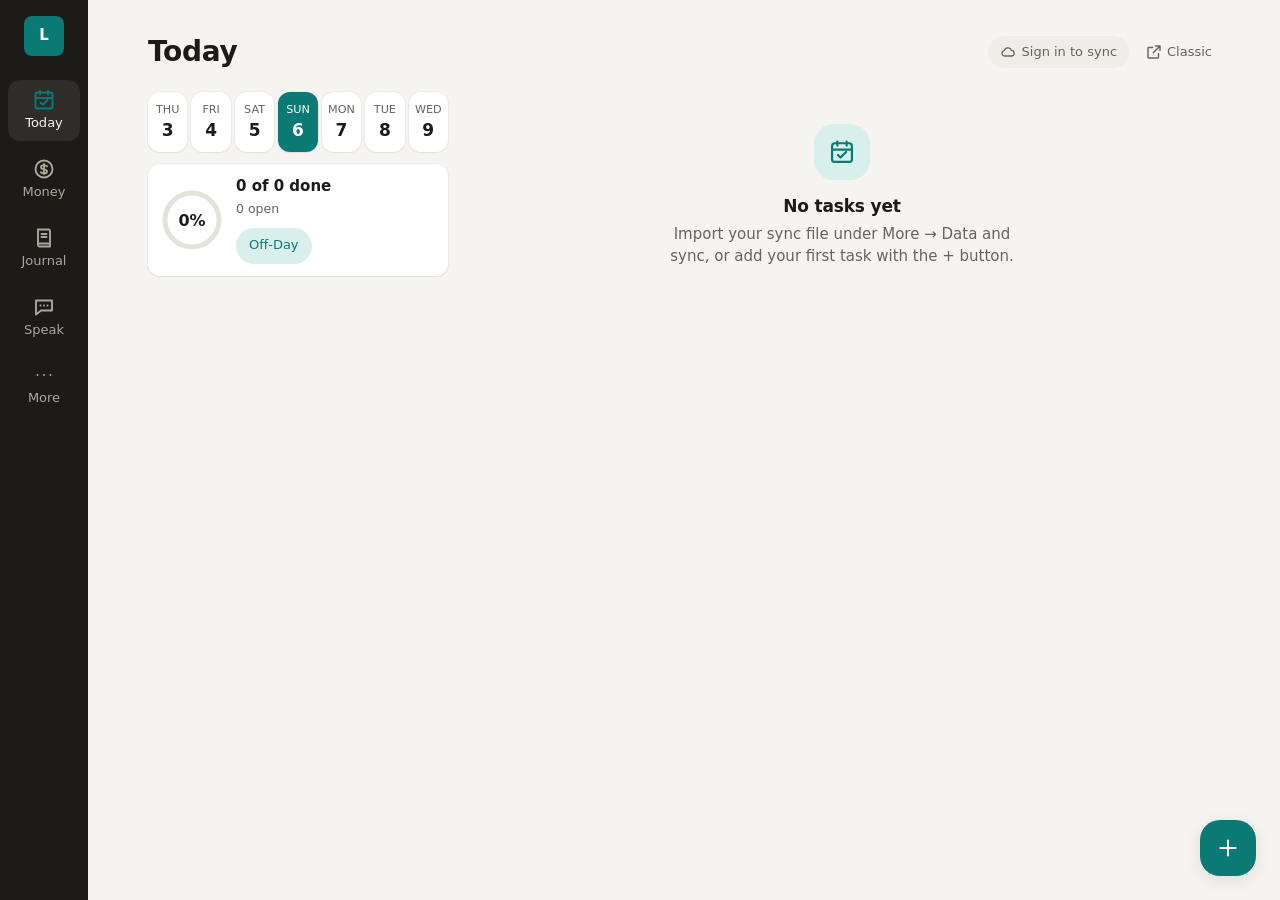
==== app/index.html @ a9325926 "Deploy M1b task editor test build Co-Authored-By: Claude Sonnet 5.5 <noreply@anthropic.com> Claude-S" ====
<!doctype html>
<html lang="en">
  <head>
    <meta charset="utf-8" />
    <meta name="viewport" content="width=device-width, initial-scale=1, viewport-fit=cover" />
    <meta name="theme-color" content="#1f1a16" />
    <title>LifeOS</title>
    <script type="module" crossorigin src="./assets/index-DCb416kO.js"></script>
    <link rel="stylesheet" crossorigin href="./assets/index-ZqypB_t2.css">
  </head>
  <body>
    <div id="app"></div>
  </body>
</html>
---- app/assets/index-ZqypB_t2.css ----
:root{--lightningcss-light:initial;--lightningcss-dark: ;color-scheme:light;--bg:#f5f4f0;--surface:#fff;--surface-2:#eeede8;--surface-3:#e4e2db;--border:#dedcd4;--text:#1c1b18;--muted:#66645d;--accent:#0b7a75;--accent-soft:#d9efec;--accent-ink:#fff;--success:#2c7a4b;--success-soft:#dcefe3;--warn:#9a5b00;--warn-soft:#f8ead0;--danger:#b3382f;--danger-soft:#f6dcd9;--nav-bg:#1c1b18;--nav-text:#f6f4ee;--nav-muted:#aaa79d;--scrim:#14131073;--font:"Anek Latin", ui-sans-serif, system-ui, -apple-system, "Segoe UI", Roboto, "Helvetica Neue", Arial, sans-serif;--fs-1:.8125rem;--fs-2:.9375rem;--fs-3:1.0625rem;--fs-4:1.375rem;--fs-5:1.75rem;--sp-1:4px;--sp-2:8px;--sp-3:12px;--sp-4:16px;--sp-5:24px;--sp-6:32px;--r-1:4px;--r-2:8px;--r-3:12px;--r-4:20px;--r-pill:999px;--shadow-1:0 1px 2px #1c1b180f, 0 0 0 1px #1c1b1808;--shadow-2:0 4px 16px #1c1b181a;--shadow-3:0 16px 40px #1c1b1833;--dur-1:.15s;--dur-2:.25s;--tap:44px;--nav-h:64px;--rail-w:88px}@media (prefers-color-scheme:dark){:root:not([data-theme=light]){--lightningcss-light: ;--lightningcss-dark:initial;color-scheme:dark;--bg:#111312;--surface:#1a1d1b;--surface-2:#232725;--surface-3:#2d322f;--border:#343a37;--text:#eeede8;--muted:#a2a59d;--accent:#4fc0b8;--accent-soft:#15332f;--accent-ink:#06201d;--success:#6cc08a;--success-soft:#173325;--warn:#e3a94d;--warn-soft:#382a10;--danger:#ee7d74;--danger-soft:#3b1b18;--nav-bg:#0b0d0c;--scrim:#0009}}:root[data-theme=dark]{--lightningcss-light: ;--lightningcss-dark:initial;color-scheme:dark;--bg:#111312;--surface:#1a1d1b;--surface-2:#232725;--surface-3:#2d322f;--border:#343a37;--text:#eeede8;--muted:#a2a59d;--accent:#4fc0b8;--accent-soft:#15332f;--accent-ink:#06201d;--success:#6cc08a;--success-soft:#173325;--warn:#e3a94d;--warn-soft:#382a10;--danger:#ee7d74;--danger-soft:#3b1b18;--nav-bg:#0b0d0c;--scrim:#0009}@media (prefers-reduced-motion:reduce){:root{--dur-1:0s;--dur-2:0s}}*,:before,:after{box-sizing:border-box}html,body{height:100%;margin:0}body{background:var(--bg);color:var(--text);font-family:var(--font);font-size:var(--fs-2);-webkit-font-smoothing:antialiased;-webkit-tap-highlight-color:transparent;line-height:1.45}h1,h2,h3{letter-spacing:-.01em;line-height:1.2}:focus-visible{outline:2px solid var(--accent);outline-offset:2px}button,input,select,textarea{font:inherit;color:inherit}.shell.svelte-ur5jvv{min-height:100dvh}.content.svelte-ur5jvv{padding:var(--sp-4) var(--sp-4) calc(var(--nav-h) + var(--sp-5) + env(safe-area-inset-bottom));max-width:1120px;margin:0 auto}.nav.svelte-ur5jvv{z-index:10;height:calc(var(--nav-h) + env(safe-area-inset-bottom));padding-bottom:env(safe-area-inset-bottom);background:var(--nav-bg);color:var(--nav-muted);grid-template-columns:repeat(5,1fr);display:grid;position:fixed;inset:auto 0 0}.brand.svelte-ur5jvv{display:none}.dest.svelte-ur5jvv{min-height:var(--tap);color:inherit;font-size:var(--fs-1);transition:color var(--dur-1);flex-direction:column;justify-content:center;align-items:center;gap:2px;text-decoration:none;display:flex}.dest[aria-current=page].svelte-ur5jvv{color:var(--nav-text)}.dest[aria-current=page].svelte-ur5jvv svg{color:var(--accent)}@media (min-width:600px){.nav.svelte-ur5jvv{width:var(--rail-w);align-items:stretch;gap:var(--sp-2);height:100dvh;padding:var(--sp-4) var(--sp-2);flex-direction:column;display:flex;inset:0 auto 0 0}.brand.svelte-ur5jvv{width:40px;height:40px;margin:0 auto var(--sp-4);border-radius:var(--r-2);background:var(--accent);color:var(--accent-ink);place-items:center;font-weight:700;display:grid}.dest.svelte-ur5jvv{padding:var(--sp-2) 0;border-radius:var(--r-3)}.dest[aria-current=page].svelte-ur5jvv{background:#ffffff14}.content.svelte-ur5jvv{margin-left:var(--rail-w);padding:var(--sp-5) var(--sp-5) var(--sp-6)}}@media (min-width:1024px){.content.svelte-ur5jvv{margin-left:calc(var(--rail-w) + max(0px, (100vw - var(--rail-w) - 1120px) / 2))}}.card.svelte-13vtxkt{background:var(--surface);border:1px solid var(--border);border-radius:var(--r-4);box-shadow:var(--shadow-1);padding:var(--sp-6) var(--sp-5);text-align:center;max-width:520px;margin:10vh auto 0}.icon.svelte-13vtxkt{border-radius:var(--r-3);background:var(--surface-2);width:56px;height:56px;color:var(--accent);place-items:center;display:inline-grid}h1.svelte-13vtxkt{font-size:var(--fs-4);margin:var(--sp-4) 0 var(--sp-2)}p.svelte-13vtxkt{color:var(--muted);margin:0 0 var(--sp-5)}.hint.svelte-13vtxkt{font-size:var(--fs-1);margin:var(--sp-3) 0 0}.btn.svelte-13vtxkt{align-items:center;gap:var(--sp-2);min-height:var(--tap);padding:0 var(--sp-5);border-radius:var(--r-3);background:var(--accent);color:var(--accent-ink);font-weight:600;text-decoration:none;display:inline-flex}.wrap.svelte-ofo67a{z-index:50;left:50%;bottom:calc(var(--nav-h) + var(--sp-4) + env(safe-area-inset-bottom));gap:var(--sp-2);pointer-events:none;width:min(92vw,420px);display:grid;position:fixed;transform:translate(-50%)}.t.svelte-ofo67a{pointer-events:auto;justify-content:space-between;align-items:center;gap:var(--sp-3);padding:var(--sp-3) var(--sp-4);border-radius:var(--r-3);background:var(--nav-bg);color:var(--nav-text);box-shadow:var(--shadow-3);display:flex}button.svelte-ofo67a{color:var(--accent);cursor:pointer;background:0 0;border:0;min-height:32px;font-weight:700}@media (min-width:600px){.wrap.svelte-ofo67a{bottom:var(--sp-5)}}.chip.svelte-9l7711{min-height:32px;padding:0 var(--sp-3);border-radius:var(--r-pill);background:var(--surface-2);color:var(--muted);font-size:var(--fs-1);align-items:center;gap:6px;font-weight:500;text-decoration:none;display:inline-flex}.idle.svelte-9l7711{color:var(--success);background:var(--success-soft)}.syncing.svelte-9l7711 svg{animation:1s linear infinite svelte-9l7711-spin}.error.svelte-9l7711,.needs-passphrase.svelte-9l7711{color:var(--warn);background:var(--warn-soft)}@keyframes svelte-9l7711-spin{to{transform:rotate(360deg)}}.btn.svelte-1j8p21y{justify-content:center;align-items:center;gap:var(--sp-2);min-height:var(--tap);padding:0 var(--sp-4);border-radius:var(--r-3);font-weight:600;font-size:var(--fs-2);cursor:pointer;white-space:nowrap;transition:background var(--dur-1), border-color var(--dur-1), transform var(--dur-1);border:1px solid #0000;text-decoration:none;display:inline-flex}.btn.svelte-1j8p21y:active:not(:disabled){transform:scale(.98)}.btn.svelte-1j8p21y:disabled{opacity:.5;cursor:default}.primary.svelte-1j8p21y{background:var(--accent);color:var(--accent-ink)}.secondary.svelte-1j8p21y{background:var(--surface);border-color:var(--border);color:var(--text)}.secondary.svelte-1j8p21y:hover:not(:disabled){background:var(--surface-2)}.ghost.svelte-1j8p21y{color:var(--accent);background:0 0}.ghost.svelte-1j8p21y:hover:not(:disabled){background:var(--accent-soft)}.danger.svelte-1j8p21y{background:var(--danger-soft);color:var(--danger)}[aria-busy=true].svelte-1j8p21y{cursor:progress}.card.svelte-1nzzoms{background:var(--surface);border-radius:var(--r-3);box-shadow:var(--shadow-1);padding:var(--sp-4)}header.svelte-1nzzoms{justify-content:space-between;align-items:center;gap:var(--sp-3);margin-bottom:var(--sp-3);display:flex}h2.svelte-1nzzoms{font-size:var(--fs-3);margin:0}.warn.svelte-1nzzoms{background:var(--warn-soft)}.danger.svelte-1nzzoms{background:var(--danger-soft)}.accent.svelte-1nzzoms{background:var(--accent-soft)}.field.svelte-1p12xwb{gap:6px;display:grid}label.svelte-1p12xwb{font-size:var(--fs-1);color:var(--muted);font-weight:600}input.svelte-1p12xwb{min-height:var(--tap);padding:0 var(--sp-3);border:1px solid var(--border);border-radius:var(--r-3);background:var(--surface);width:100%;font-size:1rem}input.svelte-1p12xwb:focus{outline:2px solid var(--accent);outline-offset:0;border-color:#0000}small.svelte-1p12xwb{color:var(--muted);font-size:var(--fs-1)}.err.svelte-1p12xwb{color:var(--danger)}input[aria-invalid=true].svelte-1p12xwb{border-color:var(--danger)}h2.svelte-eo8jt1{font-size:var(--fs-1);text-transform:uppercase;letter-spacing:.06em;color:var(--muted);margin:0 var(--sp-1) var(--sp-2)}.g.svelte-eo8jt1{background:var(--surface);border-radius:var(--r-3);box-shadow:var(--shadow-1);overflow:hidden}.g.svelte-eo8jt1>*+*{border-top:1px solid var(--border)}.row.svelte-1zv6ui{align-items:center;gap:var(--sp-3);width:100%;min-height:56px;padding:var(--sp-2) var(--sp-4);text-align:left;color:var(--text);cursor:default;background:0 0;border:0;text-decoration:none;display:flex}a.row.svelte-1zv6ui,button.row.svelte-1zv6ui{cursor:pointer}a.row.svelte-1zv6ui:hover,button.row.svelte-1zv6ui:hover{background:var(--surface-2)}.txt.svelte-1zv6ui{flex:1;min-width:0;display:grid}.t.svelte-1zv6ui{font-weight:500}.s.svelte-1zv6ui{color:var(--muted);font-size:var(--fs-1)}.lead.svelte-1zv6ui,.trail.svelte-1zv6ui{color:var(--muted);display:inline-flex}.chip.svelte-po30ig{min-height:28px;padding:0 var(--sp-3);border-radius:var(--r-pill);background:var(--surface-2);color:var(--text);font-size:var(--fs-1);border:1px solid #0000;align-items:center;gap:6px;font-weight:500;display:inline-flex}button.chip.svelte-po30ig{cursor:pointer;min-height:36px}.accent.svelte-po30ig{background:var(--accent-soft);color:var(--accent)}.success.svelte-po30ig{background:var(--success-soft);color:var(--success)}.warn.svelte-po30ig{background:var(--warn-soft);color:var(--warn)}.danger.svelte-po30ig{background:var(--danger-soft);color:var(--danger)}.selected.svelte-po30ig{background:var(--accent);color:var(--accent-ink)}.bar.svelte-q4l0ge{justify-content:space-between;align-items:center;gap:var(--sp-3);min-height:56px;margin-bottom:var(--sp-3);display:flex}h1.svelte-q4l0ge{font-size:var(--fs-5);margin:0}.act.svelte-q4l0ge{align-items:center;gap:var(--sp-2);display:flex}.lede.svelte-xr6otj{color:var(--muted);margin:0 0 var(--sp-4)}.stack.svelte-xr6otj{gap:var(--sp-4);max-width:640px;display:grid}.row.svelte-xr6otj{gap:var(--sp-2);margin-top:var(--sp-3);flex-wrap:wrap;align-items:center;display:flex}p.svelte-xr6otj{margin:0 0 var(--sp-3)}.small.svelte-xr6otj{color:var(--muted);font-size:var(--fs-1)}.code.svelte-xr6otj{font-size:var(--fs-5);letter-spacing:.12em;font-variant-numeric:tabular-nums;font-weight:700}form.svelte-xr6otj{gap:var(--sp-3);display:grid}.ib.svelte-1tifdu9{width:var(--tap);height:var(--tap);border-radius:var(--r-pill);color:var(--muted);cursor:pointer;transition:background var(--dur-1);background:0 0;border:0;place-items:center;display:inline-grid}.ib.svelte-1tifdu9:hover{background:var(--surface-2);color:var(--text)}.accent.svelte-1tifdu9{color:var(--accent)}.seg.svelte-1pbndqi{background:var(--surface-2);border-radius:var(--r-3);gap:3px;padding:3px;display:flex}button.svelte-1pbndqi{border-radius:var(--r-2);min-height:38px;color:var(--muted);cursor:pointer;transition:background var(--dur-1);background:0 0;border:0;flex:1;font-weight:600}button.on.svelte-1pbndqi{background:var(--surface);color:var(--text);box-shadow:var(--shadow-1)}.tabs.svelte-1tjna6q{gap:var(--sp-1);border-bottom:1px solid var(--border);background:var(--bg);scrollbar-width:none;display:flex;position:sticky;top:0;overflow-x:auto}button.svelte-1tjna6q{min-height:var(--tap);padding:0 var(--sp-4);color:var(--muted);cursor:pointer;background:0 0;border:0;border-bottom:2px solid #0000;flex:none;font-weight:600}button.on.svelte-1tjna6q{color:var(--accent);border-bottom-color:var(--accent)}.sw.svelte-yuiq8u{justify-content:space-between;align-items:center;gap:var(--sp-4);min-height:var(--tap);cursor:pointer;display:flex}input.svelte-yuiq8u{opacity:0;width:1px;height:1px;position:absolute}i.svelte-yuiq8u{border-radius:var(--r-pill);background:var(--surface-3);width:46px;height:28px;transition:background var(--dur-1);flex:none;position:relative}i.svelte-yuiq8u:after{content:"";width:22px;height:22px;box-shadow:var(--shadow-1);transition:transform var(--dur-1);background:#fff;border-radius:50%;position:absolute;top:3px;left:3px}input.svelte-yuiq8u:checked+i:where(.svelte-yuiq8u){background:var(--accent)}input.svelte-yuiq8u:checked+i:where(.svelte-yuiq8u):after{transform:translate(18px)}input.svelte-yuiq8u:focus-visible+i:where(.svelte-yuiq8u){outline:2px solid var(--accent);outline-offset:2px}.field.svelte-otslxm{gap:6px;display:grid}label.svelte-otslxm{font-size:var(--fs-1);color:var(--muted);font-weight:600}.box.svelte-otslxm{align-items:center;gap:var(--sp-2);min-height:var(--tap);padding:0 var(--sp-3);border:1px solid var(--border);border-radius:var(--r-3);background:var(--surface);display:flex}.box.svelte-otslxm:focus-within{outline:2px solid var(--accent);border-color:#0000}span.svelte-otslxm{color:var(--muted);font-weight:600}input.svelte-otslxm{font-variant-numeric:tabular-nums;background:0 0;border:0;outline:0;width:100%;min-height:40px;font-size:1.25rem}.s.svelte-34whw6{align-items:center;gap:var(--sp-2);min-height:var(--tap);padding:0 var(--sp-3);border-radius:var(--r-pill);background:var(--surface-2);color:var(--muted);display:flex}.s.svelte-34whw6:focus-within{outline:2px solid var(--accent)}input.svelte-34whw6{min-width:0;color:var(--text);background:0 0;border:0;outline:0;flex:1;align-self:stretch;font-size:1rem}button.svelte-34whw6{color:inherit;cursor:pointer;background:0 0;border:0;place-items:center;width:32px;height:32px;display:grid}.field.svelte-8mw6eu{gap:6px;display:grid}label.svelte-8mw6eu{font-size:var(--fs-1);color:var(--muted);font-weight:600}select.svelte-8mw6eu{min-height:var(--tap);padding:0 var(--sp-3);border:1px solid var(--border);border-radius:var(--r-3);background:var(--surface);font-size:1rem}.e.svelte-1kdgx74{text-align:center;padding:var(--sp-6) var(--sp-4);justify-items:center;gap:var(--sp-2);display:grid}.i.svelte-1kdgx74{border-radius:var(--r-4);background:var(--accent-soft);width:56px;height:56px;color:var(--accent);place-items:center;display:grid}h3.svelte-1kdgx74{margin:var(--sp-2) 0 0;font-size:var(--fs-3)}p.svelte-1kdgx74{margin:0 0 var(--sp-3);color:var(--muted);max-width:36ch}.bar.svelte-ilnjwj{border-radius:var(--r-pill);background:var(--surface-3);height:8px;overflow:hidden}.bar.svelte-ilnjwj i:where(.svelte-ilnjwj){background:var(--accent);border-radius:inherit;height:100%;transition:width var(--dur-2);display:block}dialog.svelte-7n80a1{width:100%;max-width:none;height:100%;max-height:none;color:var(--text);background:0 0;border:0;padding:0}dialog.svelte-7n80a1::backdrop{background:var(--scrim)}.panel.svelte-7n80a1{background:var(--surface);border-radius:var(--r-4) var(--r-4) 0 0;max-height:88dvh;box-shadow:var(--shadow-3);padding-bottom:env(safe-area-inset-bottom);animation:svelte-7n80a1-up var(--dur-2) ease-out;flex-direction:column;display:flex;position:fixed;inset:auto 0 0}header.svelte-7n80a1{padding:var(--sp-3) var(--sp-3) 0 var(--sp-5);justify-content:space-between;align-items:center;display:flex}h2.svelte-7n80a1{font-size:var(--fs-3);margin:0}.body.svelte-7n80a1{padding:var(--sp-3) var(--sp-5) var(--sp-5);overflow:auto}@keyframes svelte-7n80a1-up{0%{opacity:0;transform:translateY(24px)}}@media (min-width:1024px){.panel.svelte-7n80a1{border-radius:var(--r-4) 0 0 var(--r-4);width:420px;max-height:none;animation-name:svelte-7n80a1-side;inset:0 0 0 auto}@keyframes svelte-7n80a1-side{0%{opacity:0;transform:translate(24px)}}}dialog.svelte-1v9wgu6{border-radius:var(--r-4);padding:var(--sp-5);background:var(--surface);color:var(--text);box-shadow:var(--shadow-3);border:0;width:min(92vw,420px)}dialog.svelte-1v9wgu6::backdrop{background:var(--scrim)}h2.svelte-1v9wgu6{margin:0 0 var(--sp-2);font-size:var(--fs-3)}.b.svelte-1v9wgu6{color:var(--muted);margin-bottom:var(--sp-5)}.act.svelte-1v9wgu6{justify-content:flex-end;gap:var(--sp-2);display:flex}.strip.svelte-3m0p58{gap:var(--sp-1);grid-template-columns:repeat(7,1fr);display:grid}button.svelte-3m0p58{border-radius:var(--r-3);background:var(--surface);min-height:60px;box-shadow:var(--shadow-1);cursor:pointer;border:0;align-content:center;place-items:center;display:grid}small.svelte-3m0p58{color:var(--muted);text-transform:uppercase;font-size:.7rem}b.svelte-3m0p58{font-size:var(--fs-3);font-variant-numeric:tabular-nums}.today.svelte-3m0p58 b:where(.svelte-3m0p58){color:var(--accent)}.on.svelte-3m0p58{background:var(--accent)}.on.svelte-3m0p58 small:where(.svelte-3m0p58),.on.svelte-3m0p58 b:where(.svelte-3m0p58){color:var(--accent-ink)}.fab.svelte-1ifkgjr{right:var(--sp-4);bottom:calc(var(--nav-h) + var(--sp-4) + env(safe-area-inset-bottom));z-index:9;border-radius:var(--r-4);background:var(--accent);width:56px;height:56px;color:var(--accent-ink);box-shadow:var(--shadow-2);cursor:pointer;border:0;place-items:center;display:grid;position:fixed}@media (min-width:600px){.fab.svelte-1ifkgjr{bottom:var(--sp-5);right:var(--sp-5)}}.stack.svelte-r1b85d{gap:var(--sp-4);display:grid}.row.svelte-r1b85d{gap:var(--sp-2);margin-bottom:var(--sp-3);flex-wrap:wrap;align-items:center;display:flex}.grid.svelte-r1b85d{gap:var(--sp-3);display:grid}@media (min-width:1024px){.stack.svelte-r1b85d{grid-template-columns:1fr 1fr;align-items:start}}h1.svelte-jr69n8{font-size:var(--fs-5);margin:var(--sp-2) 0 var(--sp-5)}h2.svelte-jr69n8{font-size:var(--fs-1);text-transform:uppercase;letter-spacing:.06em;color:var(--muted);margin:0 0 var(--sp-2)}ul.svelte-jr69n8{background:var(--surface);border:1px solid var(--border);border-radius:var(--r-3);margin:0;padding:0;list-style:none;overflow:hidden}li.svelte-jr69n8+li:where(.svelte-jr69n8){border-top:1px solid var(--border)}a.svelte-jr69n8{min-height:52px;padding:0 var(--sp-4);color:var(--text);justify-content:space-between;align-items:center;text-decoration:none;display:flex}a.svelte-jr69n8 svg{color:var(--muted)}.group.svelte-jr69n8{margin-bottom:var(--sp-5)}.ver.svelte-jr69n8{color:var(--muted);font-size:var(--fs-1);margin-top:var(--sp-5)}.stack.svelte-1a8eyty{gap:var(--sp-4);display:grid}.meta.svelte-1a8eyty{gap:var(--sp-2) var(--sp-3);color:var(--muted);font-size:var(--fs-2);flex-wrap:wrap;align-items:center;display:flex}.time.svelte-1a8eyty{font-variant-numeric:tabular-nums;color:var(--text);font-weight:600}.tag.svelte-1a8eyty{align-items:center;gap:6px;display:inline-flex}.tag.svelte-1a8eyty i:where(.svelte-1a8eyty){border-radius:50%;width:8px;height:8px}.desc.svelte-1a8eyty{white-space:pre-wrap;margin:0}h3.svelte-1a8eyty{margin:0 0 var(--sp-2);font-size:var(--fs-1);text-transform:uppercase;letter-spacing:.06em;color:var(--muted)}.big.svelte-1a8eyty{font-size:var(--fs-5);margin:0 0 var(--sp-2);font-variant-numeric:tabular-nums}.big.svelte-1a8eyty small:where(.svelte-1a8eyty){font-size:var(--fs-2);color:var(--muted)}.row.svelte-1a8eyty{gap:var(--sp-2);flex-wrap:wrap;display:flex}.small.svelte-1a8eyty{color:var(--muted);font-size:var(--fs-2);margin:0}textarea.svelte-1a8eyty,input.svelte-1a8eyty{box-sizing:border-box;width:100%;font:inherit;color:var(--text);background:var(--surface-2);border:1px solid var(--border);border-radius:var(--r-2);padding:var(--sp-2) var(--sp-3)}.field.svelte-1a8eyty{margin-bottom:var(--sp-2);font-size:var(--fs-2);color:var(--muted);gap:4px;display:grid}.readings.svelte-1a8eyty{margin:var(--sp-2) 0 0;padding-left:var(--sp-4);color:var(--muted);font-size:var(--fs-2)}.actions.svelte-1a8eyty{padding-top:var(--sp-2);border-top:1px solid var(--border)}.stack.svelte-xsgxai{gap:var(--sp-4);display:grid}.two.svelte-xsgxai{gap:var(--sp-3);grid-template-columns:1fr 1fr;display:grid}section.svelte-xsgxai{gap:var(--sp-3);display:grid}h3.svelte-xsgxai{font-size:var(--fs-1);text-transform:uppercase;letter-spacing:.06em;color:var(--muted);margin:0}.chips.svelte-xsgxai,.row.svelte-xsgxai{gap:var(--sp-2);flex-wrap:wrap;display:flex}.col.svelte-xsgxai{gap:var(--sp-2);display:grid}.small.svelte-xsgxai{color:var(--muted);font-size:var(--fs-2);margin:0}.dot.svelte-xsgxai{border-radius:50%;width:8px;height:8px;display:inline-block}.grid31.svelte-xsgxai{grid-template-columns:repeat(7,1fr);gap:6px;display:grid}.day.svelte-xsgxai{border:1px solid var(--border);border-radius:var(--r-2);background:var(--surface);min-height:40px;color:var(--text);cursor:pointer;font:inherit}.day.on.svelte-xsgxai{background:var(--accent);color:var(--accent-ink);border-color:var(--accent)}.field.svelte-xsgxai{font-size:var(--fs-1);color:var(--muted);gap:6px;font-weight:600;display:grid}.field.svelte-xsgxai small:where(.svelte-xsgxai){font-weight:400}textarea.svelte-xsgxai,.alarm.svelte-xsgxai input[type=text]:where(.svelte-xsgxai),.alarm.svelte-xsgxai input[type=time]:where(.svelte-xsgxai){box-sizing:border-box;width:100%;font:inherit;color:var(--text);background:var(--surface);border:1px solid var(--border);border-radius:var(--r-3);padding:var(--sp-2) var(--sp-3);min-height:var(--tap)}.alarm.svelte-xsgxai{gap:var(--sp-2);grid-template-columns:7.5em 1fr auto auto;align-items:center;display:grid}.actions.svelte-xsgxai,.danger.svelte-xsgxai{padding-top:var(--sp-2);border-top:1px solid var(--border)}.legacy.svelte-fbxuoh{color:var(--muted);font-size:var(--fs-1);min-height:var(--tap);padding:0 var(--sp-2);align-items:center;gap:4px;text-decoration:none;display:inline-flex}.layout.svelte-fbxuoh{gap:var(--sp-4);display:grid}.side.svelte-fbxuoh{gap:var(--sp-3);align-content:start;display:grid}.summary.svelte-fbxuoh{gap:var(--sp-3);background:var(--surface);border-radius:var(--r-3);box-shadow:var(--shadow-1);padding:var(--sp-3);align-items:center;display:flex}.summary.svelte-fbxuoh strong:where(.svelte-fbxuoh){display:block}.summary.svelte-fbxuoh small:where(.svelte-fbxuoh){color:var(--muted)}.chips.svelte-fbxuoh{gap:var(--sp-2);margin-top:var(--sp-2);flex-wrap:wrap;display:flex}.note.svelte-fbxuoh{gap:var(--sp-2);color:var(--muted);font-size:var(--fs-2);align-items:center;margin:0;display:flex}.muted.svelte-fbxuoh{color:var(--muted)}h2.svelte-fbxuoh{font-size:var(--fs-1);text-transform:uppercase;letter-spacing:.06em;color:var(--muted);margin:var(--sp-4) var(--sp-1) var(--sp-2)}h2.svelte-fbxuoh:first-child{margin-top:0}h2.svelte-fbxuoh span:where(.svelte-fbxuoh){font-weight:400}.list.svelte-fbxuoh{background:var(--surface);border-radius:var(--r-3);box-shadow:var(--shadow-1);margin:0;padding:0;list-style:none;overflow:hidden}.row.svelte-fbxuoh{align-items:center;gap:var(--sp-2);padding:0 var(--sp-2) 0 var(--sp-3);min-height:60px;display:flex}.row.svelte-fbxuoh+.row:where(.svelte-fbxuoh){border-top:1px solid var(--border)}.check.svelte-fbxuoh{border:2px solid var(--border);cursor:pointer;width:28px;height:28px;color:var(--accent-ink);background:0 0;border-radius:50%;flex:none;place-items:center;display:grid}.check.svelte-fbxuoh:disabled{cursor:default;opacity:.5}.done.svelte-fbxuoh .check:where(.svelte-fbxuoh){background:var(--success);border-color:var(--success)}.skipped.svelte-fbxuoh .check:where(.svelte-fbxuoh),.missed.svelte-fbxuoh .check:where(.svelte-fbxuoh){background:var(--surface-3);border-color:var(--surface-3);color:var(--muted)}.overdue.svelte-fbxuoh .check:where(.svelte-fbxuoh){border-color:var(--warn)}.main.svelte-fbxuoh{align-items:center;gap:var(--sp-3);text-align:left;min-width:0;padding:var(--sp-2) 0;cursor:pointer;color:inherit;font:inherit;min-height:var(--tap);background:0 0;border:0;flex:1;display:flex}.time.svelte-fbxuoh{font-variant-numeric:tabular-nums;width:3.2em;color:var(--muted);font-size:var(--fs-2);flex:none}.text.svelte-fbxuoh{min-width:0;display:grid}.title.svelte-fbxuoh{align-items:center;gap:var(--sp-2);text-overflow:ellipsis;white-space:nowrap;display:flex;overflow:hidden}.dot.svelte-fbxuoh{border-radius:50%;flex:none;width:8px;height:8px}.text.svelte-fbxuoh small:where(.svelte-fbxuoh){color:var(--muted);font-size:var(--fs-1);text-overflow:ellipsis;white-space:nowrap;overflow:hidden}.done.svelte-fbxuoh .title:where(.svelte-fbxuoh),.skipped.svelte-fbxuoh .title:where(.svelte-fbxuoh),.missed.svelte-fbxuoh .title:where(.svelte-fbxuoh){color:var(--muted)}.done.svelte-fbxuoh .title:where(.svelte-fbxuoh){text-decoration:line-through;-webkit-text-decoration-color:var(--border);text-decoration-color:var(--border)}.quick.svelte-fbxuoh{border-radius:var(--r-pill);border:1px solid var(--border);background:var(--surface-2);min-width:52px;min-height:36px;color:var(--text);cursor:pointer;flex:none;font-weight:600}@media (min-width:1024px){.layout.svelte-fbxuoh{grid-template-columns:300px 1fr;align-items:start}.side.svelte-fbxuoh{top:var(--sp-5);position:sticky}}
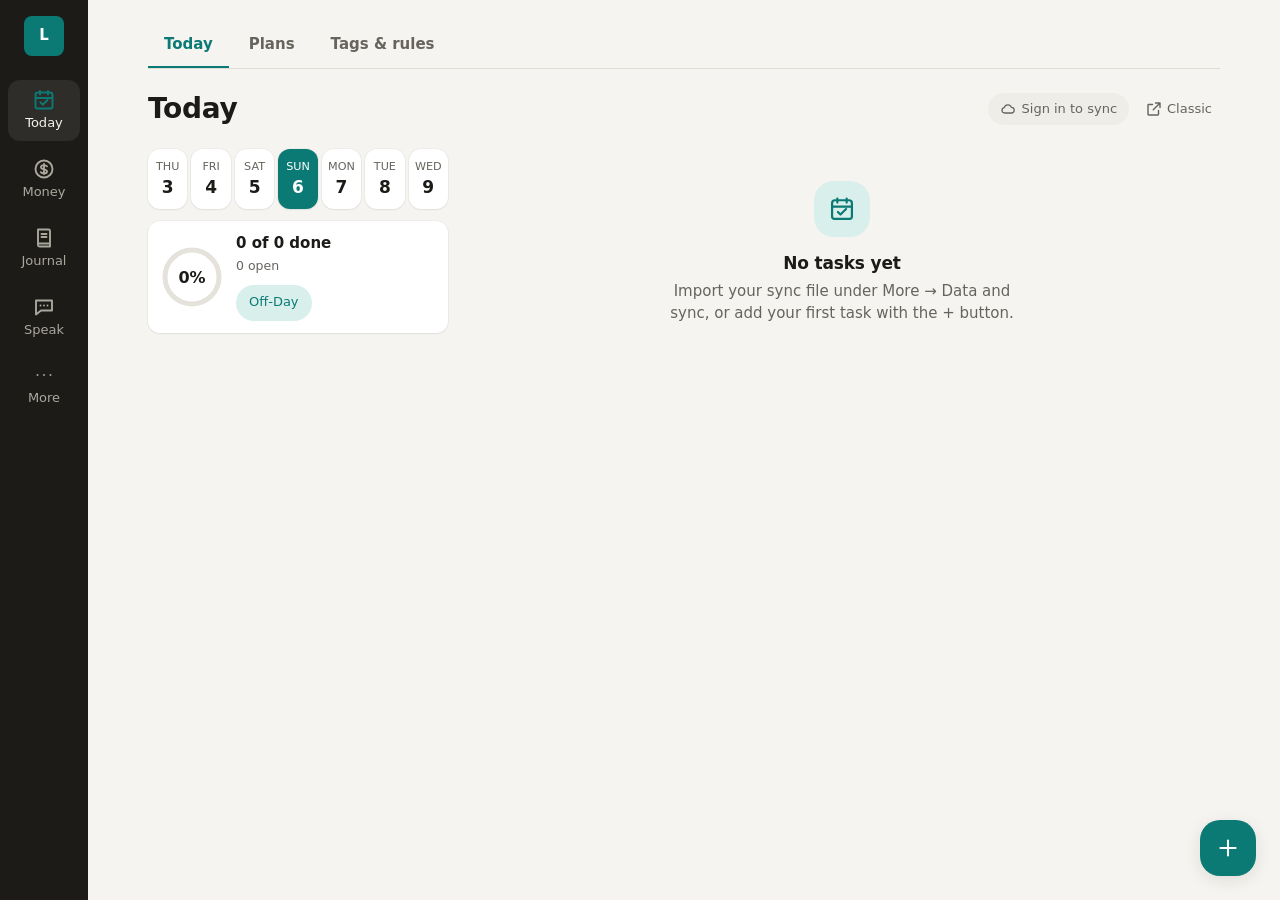
==== commit 82ac5385: "Deploy M1d: Plans, tags, rules, libraries Co-Authored-By: Claude Sonnet 5.5 <noreply@anthropic.com> " ====
--- a/app/index.html
+++ b/app/index.html
@@ -5,8 +5,8 @@
     <meta name="viewport" content="width=device-width, initial-scale=1, viewport-fit=cover" />
     <meta name="theme-color" content="#1f1a16" />
     <title>LifeOS</title>
-    <script type="module" crossorigin src="./assets/index-DCb416kO.js"></script>
-    <link rel="stylesheet" crossorigin href="./assets/index-ZqypB_t2.css">
+    <script type="module" crossorigin src="./assets/index-DyU8q_JD.js"></script>
+    <link rel="stylesheet" crossorigin href="./assets/index-CJlaM6z2.css">
   </head>
   <body>
     <div id="app"></div>
--- a/app/assets/index-CJlaM6z2.css
+++ b/app/assets/index-CJlaM6z2.css
@@ -0,0 +1 @@
+:root{--lightningcss-light:initial;--lightningcss-dark: ;color-scheme:light;--bg:#f5f4f0;--surface:#fff;--surface-2:#eeede8;--surface-3:#e4e2db;--border:#dedcd4;--text:#1c1b18;--muted:#66645d;--accent:#0b7a75;--accent-soft:#d9efec;--accent-ink:#fff;--success:#2c7a4b;--success-soft:#dcefe3;--warn:#9a5b00;--warn-soft:#f8ead0;--danger:#b3382f;--danger-soft:#f6dcd9;--nav-bg:#1c1b18;--nav-text:#f6f4ee;--nav-muted:#aaa79d;--scrim:#14131073;--font:"Anek Latin", ui-sans-serif, system-ui, -apple-system, "Segoe UI", Roboto, "Helvetica Neue", Arial, sans-serif;--fs-1:.8125rem;--fs-2:.9375rem;--fs-3:1.0625rem;--fs-4:1.375rem;--fs-5:1.75rem;--sp-1:4px;--sp-2:8px;--sp-3:12px;--sp-4:16px;--sp-5:24px;--sp-6:32px;--r-1:4px;--r-2:8px;--r-3:12px;--r-4:20px;--r-pill:999px;--shadow-1:0 1px 2px #1c1b180f, 0 0 0 1px #1c1b1808;--shadow-2:0 4px 16px #1c1b181a;--shadow-3:0 16px 40px #1c1b1833;--dur-1:.15s;--dur-2:.25s;--tap:44px;--nav-h:64px;--rail-w:88px}@media (prefers-color-scheme:dark){:root:not([data-theme=light]){--lightningcss-light: ;--lightningcss-dark:initial;color-scheme:dark;--bg:#111312;--surface:#1a1d1b;--surface-2:#232725;--surface-3:#2d322f;--border:#343a37;--text:#eeede8;--muted:#a2a59d;--accent:#4fc0b8;--accent-soft:#15332f;--accent-ink:#06201d;--success:#6cc08a;--success-soft:#173325;--warn:#e3a94d;--warn-soft:#382a10;--danger:#ee7d74;--danger-soft:#3b1b18;--nav-bg:#0b0d0c;--scrim:#0009}}:root[data-theme=dark]{--lightningcss-light: ;--lightningcss-dark:initial;color-scheme:dark;--bg:#111312;--surface:#1a1d1b;--surface-2:#232725;--surface-3:#2d322f;--border:#343a37;--text:#eeede8;--muted:#a2a59d;--accent:#4fc0b8;--accent-soft:#15332f;--accent-ink:#06201d;--success:#6cc08a;--success-soft:#173325;--warn:#e3a94d;--warn-soft:#382a10;--danger:#ee7d74;--danger-soft:#3b1b18;--nav-bg:#0b0d0c;--scrim:#0009}@media (prefers-reduced-motion:reduce){:root{--dur-1:0s;--dur-2:0s}}*,:before,:after{box-sizing:border-box}html,body{height:100%;margin:0}body{background:var(--bg);color:var(--text);font-family:var(--font);font-size:var(--fs-2);-webkit-font-smoothing:antialiased;-webkit-tap-highlight-color:transparent;line-height:1.45}h1,h2,h3{letter-spacing:-.01em;line-height:1.2}:focus-visible{outline:2px solid var(--accent);outline-offset:2px}button,input,select,textarea{font:inherit;color:inherit}.shell.svelte-ur5jvv{min-height:100dvh}.content.svelte-ur5jvv{padding:var(--sp-4) var(--sp-4) calc(var(--nav-h) + var(--sp-5) + env(safe-area-inset-bottom));max-width:1120px;margin:0 auto}.nav.svelte-ur5jvv{z-index:10;height:calc(var(--nav-h) + env(safe-area-inset-bottom));padding-bottom:env(safe-area-inset-bottom);background:var(--nav-bg);color:var(--nav-muted);grid-template-columns:repeat(5,1fr);display:grid;position:fixed;inset:auto 0 0}.brand.svelte-ur5jvv{display:none}.dest.svelte-ur5jvv{min-height:var(--tap);color:inherit;font-size:var(--fs-1);transition:color var(--dur-1);flex-direction:column;justify-content:center;align-items:center;gap:2px;text-decoration:none;display:flex}.dest[aria-current=page].svelte-ur5jvv{color:var(--nav-text)}.dest[aria-current=page].svelte-ur5jvv svg{color:var(--accent)}@media (min-width:600px){.nav.svelte-ur5jvv{width:var(--rail-w);align-items:stretch;gap:var(--sp-2);height:100dvh;padding:var(--sp-4) var(--sp-2);flex-direction:column;display:flex;inset:0 auto 0 0}.brand.svelte-ur5jvv{width:40px;height:40px;margin:0 auto var(--sp-4);border-radius:var(--r-2);background:var(--accent);color:var(--accent-ink);place-items:center;font-weight:700;display:grid}.dest.svelte-ur5jvv{padding:var(--sp-2) 0;border-radius:var(--r-3)}.dest[aria-current=page].svelte-ur5jvv{background:#ffffff14}.content.svelte-ur5jvv{margin-left:var(--rail-w);padding:var(--sp-5) var(--sp-5) var(--sp-6)}}@media (min-width:1024px){.content.svelte-ur5jvv{margin-left:calc(var(--rail-w) + max(0px, (100vw - var(--rail-w) - 1120px) / 2))}}.card.svelte-13vtxkt{background:var(--surface);border:1px solid var(--border);border-radius:var(--r-4);box-shadow:var(--shadow-1);padding:var(--sp-6) var(--sp-5);text-align:center;max-width:520px;margin:10vh auto 0}.icon.svelte-13vtxkt{border-radius:var(--r-3);background:var(--surface-2);width:56px;height:56px;color:var(--accent);place-items:center;display:inline-grid}h1.svelte-13vtxkt{font-size:var(--fs-4);margin:var(--sp-4) 0 var(--sp-2)}p.svelte-13vtxkt{color:var(--muted);margin:0 0 var(--sp-5)}.hint.svelte-13vtxkt{font-size:var(--fs-1);margin:var(--sp-3) 0 0}.btn.svelte-13vtxkt{align-items:center;gap:var(--sp-2);min-height:var(--tap);padding:0 var(--sp-5);border-radius:var(--r-3);background:var(--accent);color:var(--accent-ink);font-weight:600;text-decoration:none;display:inline-flex}.wrap.svelte-ofo67a{z-index:50;left:50%;bottom:calc(var(--nav-h) + var(--sp-4) + env(safe-area-inset-bottom));gap:var(--sp-2);pointer-events:none;width:min(92vw,420px);display:grid;position:fixed;transform:translate(-50%)}.t.svelte-ofo67a{pointer-events:auto;justify-content:space-between;align-items:center;gap:var(--sp-3);padding:var(--sp-3) var(--sp-4);border-radius:var(--r-3);background:var(--nav-bg);color:var(--nav-text);box-shadow:var(--shadow-3);display:flex}button.svelte-ofo67a{color:var(--accent);cursor:pointer;background:0 0;border:0;min-height:32px;font-weight:700}@media (min-width:600px){.wrap.svelte-ofo67a{bottom:var(--sp-5)}}.chip.svelte-9l7711{min-height:32px;padding:0 var(--sp-3);border-radius:var(--r-pill);background:var(--surface-2);color:var(--muted);font-size:var(--fs-1);align-items:center;gap:6px;font-weight:500;text-decoration:none;display:inline-flex}.idle.svelte-9l7711{color:var(--success);background:var(--success-soft)}.syncing.svelte-9l7711 svg{animation:1s linear infinite svelte-9l7711-spin}.error.svelte-9l7711,.needs-passphrase.svelte-9l7711{color:var(--warn);background:var(--warn-soft)}@keyframes svelte-9l7711-spin{to{transform:rotate(360deg)}}.btn.svelte-1j8p21y{justify-content:center;align-items:center;gap:var(--sp-2);min-height:var(--tap);padding:0 var(--sp-4);border-radius:var(--r-3);font-weight:600;font-size:var(--fs-2);cursor:pointer;white-space:nowrap;transition:background var(--dur-1), border-color var(--dur-1), transform var(--dur-1);border:1px solid #0000;text-decoration:none;display:inline-flex}.btn.svelte-1j8p21y:active:not(:disabled){transform:scale(.98)}.btn.svelte-1j8p21y:disabled{opacity:.5;cursor:default}.primary.svelte-1j8p21y{background:var(--accent);color:var(--accent-ink)}.secondary.svelte-1j8p21y{background:var(--surface);border-color:var(--border);color:var(--text)}.secondary.svelte-1j8p21y:hover:not(:disabled){background:var(--surface-2)}.ghost.svelte-1j8p21y{color:var(--accent);background:0 0}.ghost.svelte-1j8p21y:hover:not(:disabled){background:var(--accent-soft)}.danger.svelte-1j8p21y{background:var(--danger-soft);color:var(--danger)}[aria-busy=true].svelte-1j8p21y{cursor:progress}.card.svelte-1nzzoms{background:var(--surface);border-radius:var(--r-3);box-shadow:var(--shadow-1);padding:var(--sp-4)}header.svelte-1nzzoms{justify-content:space-between;align-items:center;gap:var(--sp-3);margin-bottom:var(--sp-3);display:flex}h2.svelte-1nzzoms{font-size:var(--fs-3);margin:0}.warn.svelte-1nzzoms{background:var(--warn-soft)}.danger.svelte-1nzzoms{background:var(--danger-soft)}.accent.svelte-1nzzoms{background:var(--accent-soft)}.field.svelte-1p12xwb{gap:6px;display:grid}label.svelte-1p12xwb{font-size:var(--fs-1);color:var(--muted);font-weight:600}input.svelte-1p12xwb{min-height:var(--tap);padding:0 var(--sp-3);border:1px solid var(--border);border-radius:var(--r-3);background:var(--surface);width:100%;font-size:1rem}input.svelte-1p12xwb:focus{outline:2px solid var(--accent);outline-offset:0;border-color:#0000}small.svelte-1p12xwb{color:var(--muted);font-size:var(--fs-1)}.err.svelte-1p12xwb{color:var(--danger)}input[aria-invalid=true].svelte-1p12xwb{border-color:var(--danger)}h2.svelte-eo8jt1{font-size:var(--fs-1);text-transform:uppercase;letter-spacing:.06em;color:var(--muted);margin:0 var(--sp-1) var(--sp-2)}.g.svelte-eo8jt1{background:var(--surface);border-radius:var(--r-3);box-shadow:var(--shadow-1);overflow:hidden}.g.svelte-eo8jt1>*+*{border-top:1px solid var(--border)}.row.svelte-1zv6ui{align-items:center;gap:var(--sp-3);width:100%;min-height:56px;padding:var(--sp-2) var(--sp-4);text-align:left;color:var(--text);cursor:default;background:0 0;border:0;text-decoration:none;display:flex}a.row.svelte-1zv6ui,button.row.svelte-1zv6ui{cursor:pointer}a.row.svelte-1zv6ui:hover,button.row.svelte-1zv6ui:hover{background:var(--surface-2)}.txt.svelte-1zv6ui{flex:1;min-width:0;display:grid}.t.svelte-1zv6ui{font-weight:500}.s.svelte-1zv6ui{color:var(--muted);font-size:var(--fs-1)}.lead.svelte-1zv6ui,.trail.svelte-1zv6ui{color:var(--muted);display:inline-flex}.chip.svelte-po30ig{min-height:28px;padding:0 var(--sp-3);border-radius:var(--r-pill);background:var(--surface-2);color:var(--text);font-size:var(--fs-1);border:1px solid #0000;align-items:center;gap:6px;font-weight:500;display:inline-flex}button.chip.svelte-po30ig{cursor:pointer;min-height:36px}.accent.svelte-po30ig{background:var(--accent-soft);color:var(--accent)}.success.svelte-po30ig{background:var(--success-soft);color:var(--success)}.warn.svelte-po30ig{background:var(--warn-soft);color:var(--warn)}.danger.svelte-po30ig{background:var(--danger-soft);color:var(--danger)}.selected.svelte-po30ig{background:var(--accent);color:var(--accent-ink)}.bar.svelte-q4l0ge{justify-content:space-between;align-items:center;gap:var(--sp-3);min-height:56px;margin-bottom:var(--sp-3);display:flex}h1.svelte-q4l0ge{font-size:var(--fs-5);margin:0}.act.svelte-q4l0ge{align-items:center;gap:var(--sp-2);display:flex}.lede.svelte-xr6otj{color:var(--muted);margin:0 0 var(--sp-4)}.stack.svelte-xr6otj{gap:var(--sp-4);max-width:640px;display:grid}.row.svelte-xr6otj{gap:var(--sp-2);margin-top:var(--sp-3);flex-wrap:wrap;align-items:center;display:flex}p.svelte-xr6otj{margin:0 0 var(--sp-3)}.small.svelte-xr6otj{color:var(--muted);font-size:var(--fs-1)}.code.svelte-xr6otj{font-size:var(--fs-5);letter-spacing:.12em;font-variant-numeric:tabular-nums;font-weight:700}form.svelte-xr6otj{gap:var(--sp-3);display:grid}.ib.svelte-1tifdu9{width:var(--tap);height:var(--tap);border-radius:var(--r-pill);color:var(--muted);cursor:pointer;transition:background var(--dur-1);background:0 0;border:0;place-items:center;display:inline-grid}.ib.svelte-1tifdu9:hover{background:var(--surface-2);color:var(--text)}.accent.svelte-1tifdu9{color:var(--accent)}.seg.svelte-1pbndqi{background:var(--surface-2);border-radius:var(--r-3);gap:3px;padding:3px;display:flex}button.svelte-1pbndqi{border-radius:var(--r-2);min-height:38px;color:var(--muted);cursor:pointer;transition:background var(--dur-1);background:0 0;border:0;flex:1;font-weight:600}button.on.svelte-1pbndqi{background:var(--surface);color:var(--text);box-shadow:var(--shadow-1)}.tabs.svelte-1tjna6q{gap:var(--sp-1);border-bottom:1px solid var(--border);background:var(--bg);scrollbar-width:none;display:flex;position:sticky;top:0;overflow-x:auto}button.svelte-1tjna6q{min-height:var(--tap);padding:0 var(--sp-4);color:var(--muted);cursor:pointer;background:0 0;border:0;border-bottom:2px solid #0000;flex:none;font-weight:600}button.on.svelte-1tjna6q{color:var(--accent);border-bottom-color:var(--accent)}.sw.svelte-yuiq8u{justify-content:space-between;align-items:center;gap:var(--sp-4);min-height:var(--tap);cursor:pointer;display:flex}input.svelte-yuiq8u{opacity:0;width:1px;height:1px;position:absolute}i.svelte-yuiq8u{border-radius:var(--r-pill);background:var(--surface-3);width:46px;height:28px;transition:background var(--dur-1);flex:none;position:relative}i.svelte-yuiq8u:after{content:"";width:22px;height:22px;box-shadow:var(--shadow-1);transition:transform var(--dur-1);background:#fff;border-radius:50%;position:absolute;top:3px;left:3px}input.svelte-yuiq8u:checked+i:where(.svelte-yuiq8u){background:var(--accent)}input.svelte-yuiq8u:checked+i:where(.svelte-yuiq8u):after{transform:translate(18px)}input.svelte-yuiq8u:focus-visible+i:where(.svelte-yuiq8u){outline:2px solid var(--accent);outline-offset:2px}.field.svelte-otslxm{gap:6px;display:grid}label.svelte-otslxm{font-size:var(--fs-1);color:var(--muted);font-weight:600}.box.svelte-otslxm{align-items:center;gap:var(--sp-2);min-height:var(--tap);padding:0 var(--sp-3);border:1px solid var(--border);border-radius:var(--r-3);background:var(--surface);display:flex}.box.svelte-otslxm:focus-within{outline:2px solid var(--accent);border-color:#0000}span.svelte-otslxm{color:var(--muted);font-weight:600}input.svelte-otslxm{font-variant-numeric:tabular-nums;background:0 0;border:0;outline:0;width:100%;min-height:40px;font-size:1.25rem}.s.svelte-34whw6{align-items:center;gap:var(--sp-2);min-height:var(--tap);padding:0 var(--sp-3);border-radius:var(--r-pill);background:var(--surface-2);color:var(--muted);display:flex}.s.svelte-34whw6:focus-within{outline:2px solid var(--accent)}input.svelte-34whw6{min-width:0;color:var(--text);background:0 0;border:0;outline:0;flex:1;align-self:stretch;font-size:1rem}button.svelte-34whw6{color:inherit;cursor:pointer;background:0 0;border:0;place-items:center;width:32px;height:32px;display:grid}.field.svelte-8mw6eu{gap:6px;display:grid}label.svelte-8mw6eu{font-size:var(--fs-1);color:var(--muted);font-weight:600}select.svelte-8mw6eu{min-height:var(--tap);padding:0 var(--sp-3);border:1px solid var(--border);border-radius:var(--r-3);background:var(--surface);font-size:1rem}.e.svelte-1kdgx74{text-align:center;padding:var(--sp-6) var(--sp-4);justify-items:center;gap:var(--sp-2);display:grid}.i.svelte-1kdgx74{border-radius:var(--r-4);background:var(--accent-soft);width:56px;height:56px;color:var(--accent);place-items:center;display:grid}h3.svelte-1kdgx74{margin:var(--sp-2) 0 0;font-size:var(--fs-3)}p.svelte-1kdgx74{margin:0 0 var(--sp-3);color:var(--muted);max-width:36ch}.bar.svelte-ilnjwj{border-radius:var(--r-pill);background:var(--surface-3);height:8px;overflow:hidden}.bar.svelte-ilnjwj i:where(.svelte-ilnjwj){background:var(--accent);border-radius:inherit;height:100%;transition:width var(--dur-2);display:block}dialog.svelte-7n80a1{width:100%;max-width:none;height:100%;max-height:none;color:var(--text);background:0 0;border:0;padding:0}dialog.svelte-7n80a1::backdrop{background:var(--scrim)}.panel.svelte-7n80a1{background:var(--surface);border-radius:var(--r-4) var(--r-4) 0 0;max-height:88dvh;box-shadow:var(--shadow-3);padding-bottom:env(safe-area-inset-bottom);animation:svelte-7n80a1-up var(--dur-2) ease-out;flex-direction:column;display:flex;position:fixed;inset:auto 0 0}header.svelte-7n80a1{padding:var(--sp-3) var(--sp-3) 0 var(--sp-5);justify-content:space-between;align-items:center;display:flex}h2.svelte-7n80a1{font-size:var(--fs-3);margin:0}.body.svelte-7n80a1{padding:var(--sp-3) var(--sp-5) var(--sp-5);overflow:auto}@keyframes svelte-7n80a1-up{0%{opacity:0;transform:translateY(24px)}}@media (min-width:1024px){.panel.svelte-7n80a1{border-radius:var(--r-4) 0 0 var(--r-4);width:420px;max-height:none;animation-name:svelte-7n80a1-side;inset:0 0 0 auto}@keyframes svelte-7n80a1-side{0%{opacity:0;transform:translate(24px)}}}dialog.svelte-1v9wgu6{border-radius:var(--r-4);padding:var(--sp-5);background:var(--surface);color:var(--text);box-shadow:var(--shadow-3);border:0;width:min(92vw,420px)}dialog.svelte-1v9wgu6::backdrop{background:var(--scrim)}h2.svelte-1v9wgu6{margin:0 0 var(--sp-2);font-size:var(--fs-3)}.b.svelte-1v9wgu6{color:var(--muted);margin-bottom:var(--sp-5)}.act.svelte-1v9wgu6{justify-content:flex-end;gap:var(--sp-2);display:flex}.strip.svelte-3m0p58{gap:var(--sp-1);grid-template-columns:repeat(7,1fr);display:grid}button.svelte-3m0p58{border-radius:var(--r-3);background:var(--surface);min-height:60px;box-shadow:var(--shadow-1);cursor:pointer;border:0;align-content:center;place-items:center;display:grid}small.svelte-3m0p58{color:var(--muted);text-transform:uppercase;font-size:.7rem}b.svelte-3m0p58{font-size:var(--fs-3);font-variant-numeric:tabular-nums}.today.svelte-3m0p58 b:where(.svelte-3m0p58){color:var(--accent)}.on.svelte-3m0p58{background:var(--accent)}.on.svelte-3m0p58 small:where(.svelte-3m0p58),.on.svelte-3m0p58 b:where(.svelte-3m0p58){color:var(--accent-ink)}.fab.svelte-1ifkgjr{right:var(--sp-4);bottom:calc(var(--nav-h) + var(--sp-4) + env(safe-area-inset-bottom));z-index:9;border-radius:var(--r-4);background:var(--accent);width:56px;height:56px;color:var(--accent-ink);box-shadow:var(--shadow-2);cursor:pointer;border:0;place-items:center;display:grid;position:fixed}@media (min-width:600px){.fab.svelte-1ifkgjr{bottom:var(--sp-5);right:var(--sp-5)}}.stack.svelte-r1b85d{gap:var(--sp-4);display:grid}.row.svelte-r1b85d{gap:var(--sp-2);margin-bottom:var(--sp-3);flex-wrap:wrap;align-items:center;display:flex}.grid.svelte-r1b85d{gap:var(--sp-3);display:grid}@media (min-width:1024px){.stack.svelte-r1b85d{grid-template-columns:1fr 1fr;align-items:start}}h1.svelte-jr69n8{font-size:var(--fs-5);margin:var(--sp-2) 0 var(--sp-5)}h2.svelte-jr69n8{font-size:var(--fs-1);text-transform:uppercase;letter-spacing:.06em;color:var(--muted);margin:0 0 var(--sp-2)}ul.svelte-jr69n8{background:var(--surface);border:1px solid var(--border);border-radius:var(--r-3);margin:0;padding:0;list-style:none;overflow:hidden}li.svelte-jr69n8+li:where(.svelte-jr69n8){border-top:1px solid var(--border)}a.svelte-jr69n8{min-height:52px;padding:0 var(--sp-4);color:var(--text);justify-content:space-between;align-items:center;text-decoration:none;display:flex}a.svelte-jr69n8 svg{color:var(--muted)}.group.svelte-jr69n8{margin-bottom:var(--sp-5)}.ver.svelte-jr69n8{color:var(--muted);font-size:var(--fs-1);margin-top:var(--sp-5)}.plan.svelte-1f289cx{gap:var(--sp-3);display:grid}.top.svelte-1f289cx{color:var(--muted);font-size:var(--fs-2);justify-content:space-between;display:flex}.pct.svelte-1f289cx{font-variant-numeric:tabular-nums}.bar.svelte-1f289cx{background:var(--surface-2);border-radius:var(--r-pill);height:6px;overflow:hidden}.bar.svelte-1f289cx span:where(.svelte-1f289cx){background:var(--accent);height:100%;transition:width var(--dur-2);display:block}.next.svelte-1f289cx{font-size:var(--fs-2);color:var(--muted);margin:0}.next.svelte-1f289cx b:where(.svelte-1f289cx){color:var(--text)}.phase.svelte-1f289cx{border:1px solid var(--border);border-radius:var(--r-3);padding:var(--sp-2) var(--sp-3);background:var(--surface)}header.svelte-1f289cx{align-items:center;gap:var(--sp-2);min-height:44px;display:flex}.fold.svelte-1f289cx{align-items:center;gap:var(--sp-2);min-height:44px;color:var(--text);font:inherit;text-align:left;cursor:pointer;background:0 0;border:0;flex:1;padding:0;display:flex}.fold.svelte-1f289cx small:where(.svelte-1f289cx){color:var(--muted);margin-left:auto}.chev.svelte-1f289cx{transition:transform var(--dur-1);color:var(--muted);display:inline-flex;transform:rotate(90deg)}.chev.shut.svelte-1f289cx{transform:none}ul.svelte-1f289cx{gap:2px;margin:0;padding:0;list-style:none;display:grid}.subs.svelte-1f289cx{margin:2px 0 var(--sp-2) 34px}.line.svelte-1f289cx{align-items:center;gap:var(--sp-2);min-height:44px;display:flex}.text.svelte-1f289cx{overflow-wrap:anywhere;flex:1;min-width:0}.text.svelte-1f289cx small:where(.svelte-1f289cx){color:var(--muted)}.text.svelte-1f289cx .notes:where(.svelte-1f289cx){display:block}.struck.svelte-1f289cx{color:var(--muted);text-decoration:line-through}.mark.svelte-1f289cx{border:2px solid var(--border);width:28px;height:28px;color:var(--accent-ink,#fff);cursor:pointer;background:0 0;border-radius:50%;flex:none;place-items:center;padding:0;font-weight:700;display:inline-grid}.mark.small.svelte-1f289cx{width:22px;height:22px;font-size:12px}.mark.done.svelte-1f289cx{background:var(--accent);border-color:var(--accent)}.mark.skipped.svelte-1f289cx{background:var(--muted);border-color:var(--muted)}.mark.svelte-1f289cx:disabled{cursor:default;opacity:.55;color:var(--muted)}.mark.done.svelte-1f289cx:disabled,.mark.skipped.svelte-1f289cx:disabled{color:#fff}input.svelte-1f289cx,select.svelte-1f289cx{font:inherit;color:var(--text);background:var(--surface-2);border:1px solid var(--border);border-radius:var(--r-2);min-width:0;padding:6px 8px}.title.svelte-1f289cx{flex:1}.date.svelte-1f289cx{width:9.5em}.ghost.svelte-1f289cx{color:var(--muted);cursor:pointer;min-width:36px;min-height:36px;font:inherit;background:0 0;border:0}.add.svelte-1f289cx{color:var(--accent);font:inherit;cursor:pointer;background:0 0;border:0;min-height:40px;padding:0 4px}.empty.svelte-1f289cx{color:var(--muted)}.stack.svelte-1a8eyty{gap:var(--sp-4);display:grid}.meta.svelte-1a8eyty{gap:var(--sp-2) var(--sp-3);color:var(--muted);font-size:var(--fs-2);flex-wrap:wrap;align-items:center;display:flex}.time.svelte-1a8eyty{font-variant-numeric:tabular-nums;color:var(--text);font-weight:600}.tag.svelte-1a8eyty{align-items:center;gap:6px;display:inline-flex}.tag.svelte-1a8eyty i:where(.svelte-1a8eyty){border-radius:50%;width:8px;height:8px}.desc.svelte-1a8eyty{white-space:pre-wrap;margin:0}h3.svelte-1a8eyty{margin:0 0 var(--sp-2);font-size:var(--fs-1);text-transform:uppercase;letter-spacing:.06em;color:var(--muted)}.big.svelte-1a8eyty{font-size:var(--fs-5);margin:0 0 var(--sp-2);font-variant-numeric:tabular-nums}.big.svelte-1a8eyty small:where(.svelte-1a8eyty){font-size:var(--fs-2);color:var(--muted)}.row.svelte-1a8eyty{gap:var(--sp-2);flex-wrap:wrap;display:flex}.small.svelte-1a8eyty{color:var(--muted);font-size:var(--fs-2);margin:0}textarea.svelte-1a8eyty,input.svelte-1a8eyty{box-sizing:border-box;width:100%;font:inherit;color:var(--text);background:var(--surface-2);border:1px solid var(--border);border-radius:var(--r-2);padding:var(--sp-2) var(--sp-3)}.field.svelte-1a8eyty{margin-bottom:var(--sp-2);font-size:var(--fs-2);color:var(--muted);gap:4px;display:grid}.readings.svelte-1a8eyty{margin:var(--sp-2) 0 0;padding-left:var(--sp-4);color:var(--muted);font-size:var(--fs-2)}.actions.svelte-1a8eyty{padding-top:var(--sp-2);border-top:1px solid var(--border)}.stack.svelte-xsgxai{gap:var(--sp-4);display:grid}.two.svelte-xsgxai{gap:var(--sp-3);grid-template-columns:1fr 1fr;display:grid}section.svelte-xsgxai{gap:var(--sp-3);display:grid}h3.svelte-xsgxai{font-size:var(--fs-1);text-transform:uppercase;letter-spacing:.06em;color:var(--muted);margin:0}.chips.svelte-xsgxai,.row.svelte-xsgxai{gap:var(--sp-2);flex-wrap:wrap;display:flex}.col.svelte-xsgxai{gap:var(--sp-2);display:grid}.small.svelte-xsgxai{color:var(--muted);font-size:var(--fs-2);margin:0}.dot.svelte-xsgxai{border-radius:50%;width:8px;height:8px;display:inline-block}.grid31.svelte-xsgxai{grid-template-columns:repeat(7,1fr);gap:6px;display:grid}.day.svelte-xsgxai{border:1px solid var(--border);border-radius:var(--r-2);background:var(--surface);min-height:40px;color:var(--text);cursor:pointer;font:inherit}.day.on.svelte-xsgxai{background:var(--accent);color:var(--accent-ink);border-color:var(--accent)}.field.svelte-xsgxai{font-size:var(--fs-1);color:var(--muted);gap:6px;font-weight:600;display:grid}.field.svelte-xsgxai small:where(.svelte-xsgxai){font-weight:400}textarea.svelte-xsgxai,.alarm.svelte-xsgxai input[type=text]:where(.svelte-xsgxai),.alarm.svelte-xsgxai input[type=time]:where(.svelte-xsgxai){box-sizing:border-box;width:100%;font:inherit;color:var(--text);background:var(--surface);border:1px solid var(--border);border-radius:var(--r-3);padding:var(--sp-2) var(--sp-3);min-height:var(--tap)}.alarm.svelte-xsgxai{gap:var(--sp-2);grid-template-columns:7.5em 1fr auto auto;align-items:center;display:grid}.actions.svelte-xsgxai,.danger.svelte-xsgxai{padding-top:var(--sp-2);border-top:1px solid var(--border)}.legacy.svelte-fbxuoh{color:var(--muted);font-size:var(--fs-1);min-height:var(--tap);padding:0 var(--sp-2);align-items:center;gap:4px;text-decoration:none;display:inline-flex}.layout.svelte-fbxuoh{gap:var(--sp-4);display:grid}.side.svelte-fbxuoh{gap:var(--sp-3);align-content:start;display:grid}.summary.svelte-fbxuoh{gap:var(--sp-3);background:var(--surface);border-radius:var(--r-3);box-shadow:var(--shadow-1);padding:var(--sp-3);align-items:center;display:flex}.summary.svelte-fbxuoh strong:where(.svelte-fbxuoh){display:block}.summary.svelte-fbxuoh small:where(.svelte-fbxuoh){color:var(--muted)}.chips.svelte-fbxuoh{gap:var(--sp-2);margin-top:var(--sp-2);flex-wrap:wrap;display:flex}.note.svelte-fbxuoh{gap:var(--sp-2);color:var(--muted);font-size:var(--fs-2);align-items:center;margin:0;display:flex}.muted.svelte-fbxuoh{color:var(--muted)}h2.svelte-fbxuoh{font-size:var(--fs-1);text-transform:uppercase;letter-spacing:.06em;color:var(--muted);margin:var(--sp-4) var(--sp-1) var(--sp-2)}h2.svelte-fbxuoh:first-child{margin-top:0}h2.svelte-fbxuoh span:where(.svelte-fbxuoh){font-weight:400}.list.svelte-fbxuoh{background:var(--surface);border-radius:var(--r-3);box-shadow:var(--shadow-1);margin:0;padding:0;list-style:none;overflow:hidden}.row.svelte-fbxuoh{align-items:center;gap:var(--sp-2);padding:0 var(--sp-2) 0 var(--sp-3);min-height:60px;display:flex}.row.svelte-fbxuoh+.row:where(.svelte-fbxuoh){border-top:1px solid var(--border)}.check.svelte-fbxuoh{border:2px solid var(--border);cursor:pointer;width:28px;height:28px;color:var(--accent-ink);background:0 0;border-radius:50%;flex:none;place-items:center;display:grid}.check.svelte-fbxuoh:disabled{cursor:default;opacity:.5}.done.svelte-fbxuoh .check:where(.svelte-fbxuoh){background:var(--success);border-color:var(--success)}.skipped.svelte-fbxuoh .check:where(.svelte-fbxuoh),.missed.svelte-fbxuoh .check:where(.svelte-fbxuoh){background:var(--surface-3);border-color:var(--surface-3);color:var(--muted)}.overdue.svelte-fbxuoh .check:where(.svelte-fbxuoh){border-color:var(--warn)}.main.svelte-fbxuoh{align-items:center;gap:var(--sp-3);text-align:left;min-width:0;padding:var(--sp-2) 0;cursor:pointer;color:inherit;font:inherit;min-height:var(--tap);background:0 0;border:0;flex:1;display:flex}.time.svelte-fbxuoh{font-variant-numeric:tabular-nums;width:3.2em;color:var(--muted);font-size:var(--fs-2);flex:none}.text.svelte-fbxuoh{min-width:0;display:grid}.title.svelte-fbxuoh{align-items:center;gap:var(--sp-2);text-overflow:ellipsis;white-space:nowrap;display:flex;overflow:hidden}.dot.svelte-fbxuoh{border-radius:50%;flex:none;width:8px;height:8px}.text.svelte-fbxuoh small:where(.svelte-fbxuoh){color:var(--muted);font-size:var(--fs-1);text-overflow:ellipsis;white-space:nowrap;overflow:hidden}.done.svelte-fbxuoh .title:where(.svelte-fbxuoh),.skipped.svelte-fbxuoh .title:where(.svelte-fbxuoh),.missed.svelte-fbxuoh .title:where(.svelte-fbxuoh){color:var(--muted)}.done.svelte-fbxuoh .title:where(.svelte-fbxuoh){text-decoration:line-through;-webkit-text-decoration-color:var(--border);text-decoration-color:var(--border)}.quick.svelte-fbxuoh{border-radius:var(--r-pill);border:1px solid var(--border);background:var(--surface-2);min-width:52px;min-height:36px;color:var(--text);cursor:pointer;flex:none;font-weight:600}@media (min-width:1024px){.layout.svelte-fbxuoh{grid-template-columns:300px 1fr;align-items:start}.side.svelte-fbxuoh{top:var(--sp-5);position:sticky}}.head.svelte-1f7pbtu{gap:var(--sp-3);margin-bottom:var(--sp-3);justify-content:space-between;align-items:center;display:flex}.head.svelte-1f7pbtu p:where(.svelte-1f7pbtu){margin:0}.muted.svelte-1f7pbtu{color:var(--muted);font-size:var(--fs-2)}.new.svelte-1f7pbtu{gap:var(--sp-2);margin-bottom:var(--sp-3);display:flex}.new.svelte-1f7pbtu input:where(.svelte-1f7pbtu){font:inherit;color:var(--text);background:var(--surface-2);border:1px solid var(--border);border-radius:var(--r-2);padding:0 var(--sp-3);flex:1;min-height:44px}.cards.svelte-1f7pbtu{gap:var(--sp-3);margin:0;padding:0;list-style:none;display:grid}.card.svelte-1f7pbtu{background:var(--surface);border-radius:var(--r-3);box-shadow:var(--shadow-1)}.head2.svelte-1f7pbtu{justify-content:space-between;align-items:center;gap:var(--sp-3);width:100%;min-height:60px;padding:0 var(--sp-4);color:var(--text);font:inherit;text-align:left;cursor:pointer;background:0 0;border:0;display:flex}.name.svelte-1f7pbtu{font-weight:600;display:grid}.name.svelte-1f7pbtu small:where(.svelte-1f7pbtu){color:var(--muted);font-weight:400}.pct.svelte-1f7pbtu{color:var(--accent);font-variant-numeric:tabular-nums;font-weight:600}.body.svelte-1f7pbtu{padding:0 var(--sp-4) var(--sp-4);gap:var(--sp-3);display:grid}.tools.svelte-1f7pbtu{gap:var(--sp-2);flex-wrap:wrap;display:flex}section.svelte-relvtq{margin-bottom:var(--sp-5)}h2.svelte-relvtq{font-size:var(--fs-1);text-transform:uppercase;letter-spacing:.06em;color:var(--muted);margin:0 0 var(--sp-2)}.h.svelte-relvtq{justify-content:space-between;align-items:center;display:flex}.muted.svelte-relvtq{color:var(--muted);font-size:var(--fs-2);margin:0 0 var(--sp-2)}.prog.svelte-relvtq,.list.svelte-relvtq{background:var(--surface);border:1px solid var(--border);border-radius:var(--r-3);margin:0;padding:0;list-style:none;overflow:hidden}.prog.svelte-relvtq li:where(.svelte-relvtq){gap:4px var(--sp-3);padding:var(--sp-3) var(--sp-4);grid-template-columns:1fr auto;display:grid}.prog.svelte-relvtq li:where(.svelte-relvtq)+li:where(.svelte-relvtq),.list.svelte-relvtq li:where(.svelte-relvtq)+li:where(.svelte-relvtq){border-top:1px solid var(--border)}.c.svelte-relvtq{color:var(--muted);font-variant-numeric:tabular-nums}.bar.svelte-relvtq{background:var(--surface-2);border-radius:var(--r-pill);grid-column:1/-1;height:6px;overflow:hidden}.bar.svelte-relvtq i:where(.svelte-relvtq){height:100%;display:block}.list.svelte-relvtq li:where(.svelte-relvtq){align-items:center;display:flex}.rule.svelte-relvtq{flex-wrap:wrap}.main.svelte-relvtq{align-items:center;gap:var(--sp-2);min-height:52px;padding:0 var(--sp-4);color:var(--text);font:inherit;text-align:left;cursor:pointer;background:0 0;border:0;flex:1;display:flex}.main.svelte-relvtq small:where(.svelte-relvtq){color:var(--muted);margin-left:auto}.main.svelte-relvtq i:where(.svelte-relvtq){border-radius:50%;flex:none;width:10px;height:10px}.mv.svelte-relvtq{min-width:40px;min-height:44px;color:var(--muted);cursor:pointer;font:inherit;background:0 0;border:0}textarea.svelte-relvtq,input.svelte-relvtq:not([type=color]){box-sizing:border-box;width:100%;font:inherit;color:var(--text);background:var(--surface-2);border:1px solid var(--border);border-radius:var(--r-2);padding:var(--sp-2) var(--sp-3)}.add.svelte-relvtq{gap:var(--sp-2);margin-top:var(--sp-2);display:flex}.form.svelte-relvtq{gap:var(--sp-3);display:grid}.form.svelte-relvtq label:where(.svelte-relvtq){font-size:var(--fs-2);color:var(--muted);gap:4px;display:grid}.row.svelte-relvtq{gap:var(--sp-2);display:flex}.pane.svelte-i147mo{padding-top:var(--sp-3)}.tools.svelte-1c2y7aj{gap:var(--sp-2);margin-bottom:var(--sp-2);flex-wrap:wrap;display:flex}input.svelte-1c2y7aj,select.svelte-1c2y7aj{font:inherit;color:var(--text);background:var(--surface-2);border:1px solid var(--border);border-radius:var(--r-2);padding:0 var(--sp-3);box-sizing:border-box;min-width:0;min-height:44px}.tools.svelte-1c2y7aj input:where(.svelte-1c2y7aj){flex:200px}.count.svelte-1c2y7aj{color:var(--muted);font-size:var(--fs-2);margin:var(--sp-2) 0}.list.svelte-1c2y7aj{margin:0 0 var(--sp-3);background:var(--surface);border:1px solid var(--border);border-radius:var(--r-3);padding:0;list-style:none;overflow:hidden}li.svelte-1c2y7aj+li:where(.svelte-1c2y7aj){border-top:1px solid var(--border)}li.svelte-1c2y7aj button:where(.svelte-1c2y7aj),li.static.svelte-1c2y7aj{justify-content:space-between;gap:var(--sp-3);width:100%;min-height:56px;padding:var(--sp-2) var(--sp-4);color:var(--text);font:inherit;text-align:left;box-sizing:border-box;background:0 0;border:0;align-items:center;display:flex}li.svelte-1c2y7aj button:where(.svelte-1c2y7aj){cursor:pointer}small.svelte-1c2y7aj{color:var(--muted);font-size:var(--fs-1);display:block}.v.svelte-1c2y7aj{text-align:right;flex:none}.form.svelte-1c2y7aj{gap:var(--sp-3);display:grid}.form.svelte-1c2y7aj label:where(.svelte-1c2y7aj){font-size:var(--fs-2);color:var(--muted);gap:4px;display:grid}.two.svelte-1c2y7aj{gap:var(--sp-3);grid-template-columns:1fr 1fr;display:grid}.row.svelte-1c2y7aj{gap:var(--sp-2);display:flex}ul.svelte-9sw0tn{margin:0;padding:0;list-style:none}li.svelte-9sw0tn{justify-content:space-between;gap:var(--sp-3);padding:var(--sp-2) 0;font-size:var(--fs-2);display:flex}li.svelte-9sw0tn+li:where(.svelte-9sw0tn){border-top:1px solid var(--border)}.v.svelte-9sw0tn{text-align:right;color:var(--muted)}.good.svelte-9sw0tn{color:var(--text)}.bad.svelte-9sw0tn{color:var(--danger);font-weight:600}.err.svelte-9sw0tn{color:var(--danger);font-size:var(--fs-1);margin:var(--sp-2) 0 0}.act.svelte-9sw0tn{gap:var(--sp-2);margin-top:var(--sp-3);flex-wrap:wrap;display:flex}.libs.svelte-1n46o8q{margin:0 0 var(--sp-3);background:var(--surface);border:1px solid var(--border);border-radius:var(--r-3);padding:0;list-style:none;overflow:hidden}.libs.svelte-1n46o8q li:where(.svelte-1n46o8q)+li:where(.svelte-1n46o8q){border-top:1px solid var(--border)}.libs.svelte-1n46o8q a:where(.svelte-1n46o8q){min-height:52px;padding:0 var(--sp-4);color:var(--text);align-items:center;text-decoration:none;display:flex}.back.svelte-1n46o8q{min-height:44px;color:var(--muted);align-items:center;text-decoration:none;display:inline-flex}.lt.svelte-1n46o8q{font-size:var(--fs-5);margin:0 0 var(--sp-3)}
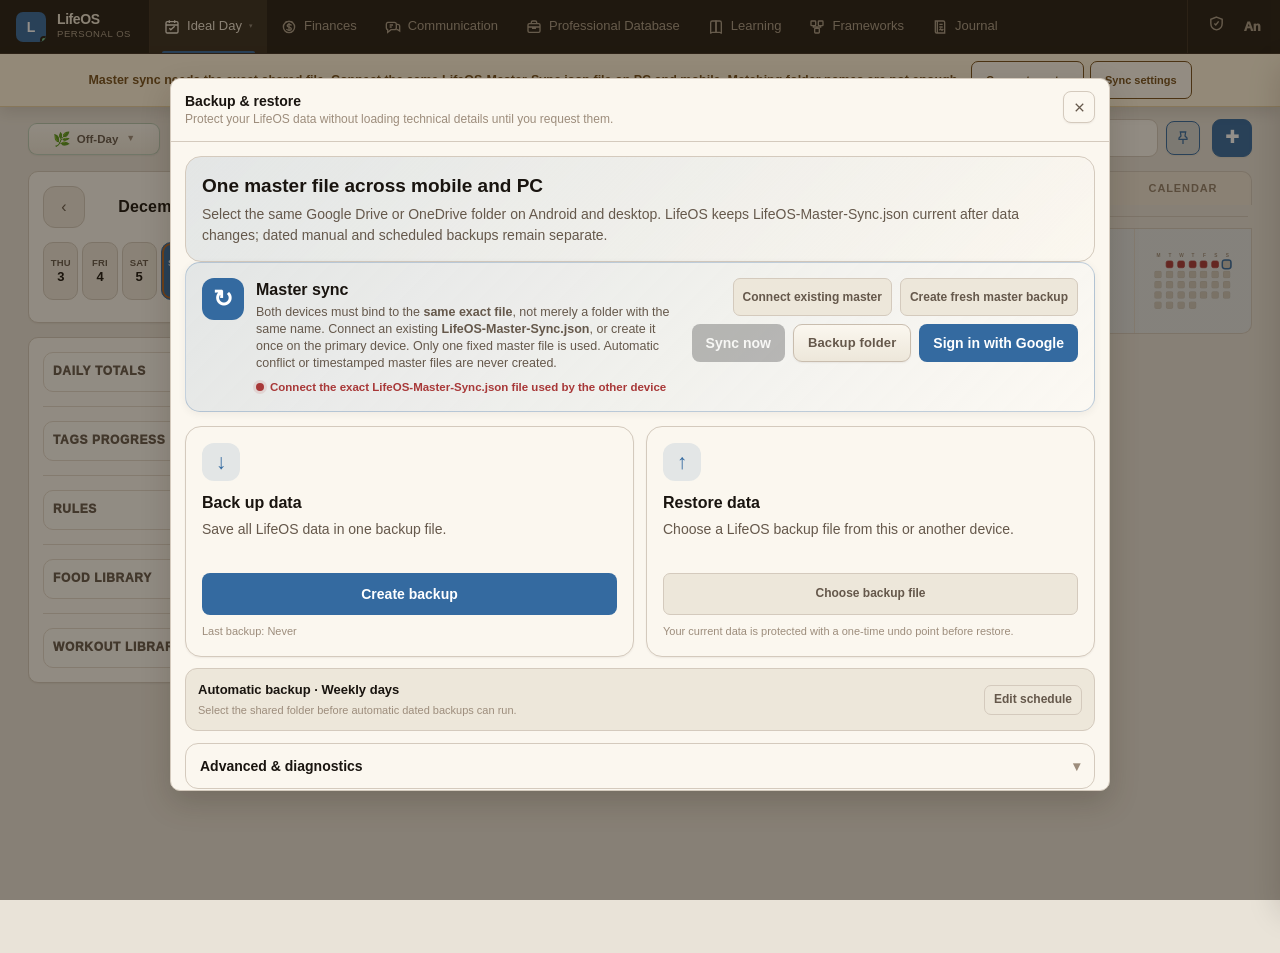
==== commit 86819740: "Deploy classic LifeOS v2.14.85 (Google sign-in + Drive sync) under /app/, replacing the v3 test buil" ====
--- a/app/index.html
+++ b/app/index.html
@@ -1,14 +1,31805 @@
-<!doctype html>
+<!DOCTYPE html>
 <html lang="en">
-  <head>
-    <meta charset="utf-8" />
-    <meta name="viewport" content="width=device-width, initial-scale=1, viewport-fit=cover" />
-    <meta name="theme-color" content="#1f1a16" />
-    <title>LifeOS</title>
-    <script type="module" crossorigin src="./assets/index-DyU8q_JD.js"></script>
-    <link rel="stylesheet" crossorigin href="./assets/index-CJlaM6z2.css">
-  </head>
-  <body>
-    <div id="app"></div>
-  </body>
+<head>
+<meta charset="UTF-8" />
+<meta name="viewport" content="width=device-width, initial-scale=1.0" />
+<title>LifeOS v2.14.85</title>
+<meta name="theme-color" content="#221c14" />
+<meta name="application-name" content="LifeOS" />
+<meta name="apple-mobile-web-app-capable" content="yes" />
+<meta name="apple-mobile-web-app-title" content="LifeOS" />
+<meta name="apple-mobile-web-app-status-bar-style" content="black-translucent" />
+<meta name="mobile-web-app-capable" content="yes" />
+<link rel="manifest" href="./manifest.webmanifest" />
+<link rel="icon" type="image/png" sizes="32x32" href="./icons/favicon-32.png" />
+<link rel="icon" type="image/png" sizes="192x192" href="./icons/icon-192.png" />
+<link rel="apple-touch-icon" sizes="180x180" href="./icons/apple-touch-icon.png" />
+
+
+
+<style>
+
+:root{
+  --bg:#e9e3d8;--surface:#f2ece0;--card:#fbf7ef;--card-2:#ede7da;--card-3:#e4dccf;--overlay:rgba(30,22,12,.48);
+  --nav-bg:#221c14;--nav-hover:#2e2519;--nav-active:#352c1f;--nav-border:#3b2f22;--nav-text:#ede5d5;--nav-muted:#aa9c88;--drop-bg:#27201a;--drop-hover:#332a20;
+  --text:#19140f;--text-2:#65584b;--text-3:#9d8d7c;--border:#d4cabd;--border-2:#e2d8cb;
+  --blue:#346aa0;--blue-h:#285783;--blue-s:rgba(52,106,160,.12);--amber:#b5672a;--amber-s:rgba(181,103,42,.13);--green:#327b50;--green-s:rgba(50,123,80,.13);--red:#a83838;--red-s:rgba(168,56,56,.12);--purple:#6a4c9c;--purple-s:rgba(106,76,156,.12);
+  --shadow-xs:0 1px 2px rgba(28,18,8,.06);--shadow:0 2px 8px rgba(28,18,8,.10),0 1px 3px rgba(28,18,8,.07);--shadow-lg:0 12px 30px rgba(28,18,8,.18);
+  --nav-h:54px;--max-w:1560px;--radius:10px;--r-sm:7px;--r-xs:5px;
+}
+*,*::before,*::after{box-sizing:border-box;margin:0;padding:0;}
+body{font-family:var(--font-app,"Anek Latin",-apple-system,BlinkMacSystemFont,"Segoe UI",Roboto,Arial,sans-serif);font-size:14px;line-height:1.45;background:var(--bg);color:var(--text);min-height:100vh;-webkit-font-smoothing:antialiased;}
+button{cursor:pointer;border:0;background:0 0;font:inherit;color:inherit;} input,select,textarea{font:inherit;color:inherit;} :focus-visible{outline:2px solid var(--blue);outline-offset:2px;border-radius:4px;}
+.topnav{position:fixed;top:0;left:0;right:0;height:var(--nav-h);z-index:200;background:var(--nav-bg);border-bottom:1px solid var(--nav-border);display:flex;align-items:stretch;}
+.nav-brand{display:flex;align-items:center;gap:11px;padding:0 18px 0 16px;border-right:1px solid var(--nav-border);flex-shrink:0;text-decoration:none;}.brand-mark{width:30px;height:30px;background:var(--blue);border-radius:7px;display:grid;place-items:center;font-weight:800;color:#fff;}.brand-text{display:flex;flex-direction:column;}.brand-name{font-size:14px;font-weight:700;letter-spacing:-.03em;color:var(--nav-text);line-height:1.1;}.brand-sub{font-size:9.5px;font-weight:500;letter-spacing:.06em;text-transform:uppercase;color:var(--nav-muted);}
+.nav-items{display:flex;align-items:stretch;flex:1;overflow-x:auto;scrollbar-width:none;}.nav-items::-webkit-scrollbar{display:none;}.nav-group{position:relative;display:flex;align-items:stretch;}.nav-btn{display:flex;align-items:center;gap:7px;height:100%;padding:0 14px;color:var(--nav-muted);font-size:13px;font-weight:500;white-space:nowrap;transition:color .14s,background .14s;}.nav-btn svg{width:16px;height:16px;stroke:currentColor;}.nav-btn:hover{color:var(--nav-text);background:var(--nav-hover);}.nav-btn.active{color:var(--nav-text);background:var(--nav-active);}.nav-btn.active::after{content:"";position:absolute;bottom:0;left:12px;right:12px;height:2px;background:var(--blue);border-radius:2px 2px 0 0;}.nav-chevron{font-size:7px;opacity:.45;}.nav-group:hover .nav-chevron{transform:rotate(180deg);opacity:.8;}.dropdown{position:absolute;top:calc(100% + 1px);left:0;min-width:220px;background:var(--drop-bg);border:1px solid var(--nav-border);border-top:none;border-radius:0 0 var(--radius) var(--radius);box-shadow:var(--shadow-lg);padding:6px;opacity:0;visibility:hidden;transform:translateY(-6px);transition:.16s;z-index:300;pointer-events:none;}.nav-group:hover .dropdown{opacity:1;visibility:visible;transform:translateY(0);pointer-events:all;}.drop-item{display:flex;align-items:center;gap:10px;width:100%;padding:8px 11px;border-radius:var(--r-sm);color:var(--nav-muted);font-size:13px;text-align:left;}.drop-item:hover,.drop-item.active{background:var(--drop-hover);color:var(--nav-text);}.drop-item svg{width:16px;height:16px;stroke:currentColor;}.nav-actions{display:flex;align-items:center;gap:4px;padding:0 12px;border-left:1px solid var(--nav-border);flex-shrink:0;}.nav-act{display:flex;align-items:center;justify-content:center;width:32px;height:32px;border-radius:var(--r-sm);color:var(--nav-muted);}.nav-act:hover{background:var(--nav-hover);color:var(--nav-text);}.nav-act svg{width:17px;height:17px;stroke:currentColor;}.hamburger{display:none;align-items:center;justify-content:center;width:44px;height:100%;color:var(--nav-muted);font-size:18px;}.mobile-menu{display:none;position:fixed;top:var(--nav-h);left:0;bottom:0;width:min(300px,88vw);background:var(--drop-bg);border-right:1px solid var(--nav-border);z-index:190;overflow-y:auto;transform:translateX(-100%);transition:.22s ease;padding:10px 8px 30px;}.mobile-menu.open{transform:translateX(0);}.mobile-overlay{display:none;position:fixed;inset:0;background:var(--overlay);z-index:180;}.mobile-overlay.open{display:block;}
+.mob-section-btn,.mob-sub-btn{display:flex;align-items:center;gap:9px;width:100%;padding:10px 12px;border-radius:var(--r-sm);color:var(--nav-text);font-size:13px;font-weight:600;text-align:left;}.mob-sub-btn{padding-left:24px;color:var(--nav-muted);font-weight:500;}.mob-section-btn:hover,.mob-sub-btn:hover,.mob-section-btn.active,.mob-sub-btn.active{background:var(--drop-hover);color:#fff;}.mob-divider{height:1px;background:var(--nav-border);margin:8px 6px;}.mob-section-btn svg,.mob-sub-btn svg{width:16px;height:16px;stroke:currentColor;}.page{min-height:calc(100vh - var(--nav-h));}.breadcrumb-bar{padding:10px 28px 0;display:flex;align-items:center;gap:8px;font-size:12px;color:var(--text-3);max-width:var(--max-w);margin:0 auto;min-height:47px;}.breadcrumb-bar.ideal{display:grid;grid-template-columns:minmax(260px,1fr) minmax(360px,520px) minmax(180px,1fr);column-gap:16px;align-items:center;}.bc-path{display:flex;align-items:center;gap:8px;min-width:0;white-space:nowrap;}.bc-sec{color:var(--text-2);font-weight:600;}.bc-sub{color:var(--blue);font-weight:700;}.bc-actions{margin-left:auto;display:flex;gap:6px;justify-self:end;align-items:center;}.bc-today{justify-self:center;width:100%;display:flex;align-items:center;justify-content:center;gap:12px;min-width:0;}.bc-today-title{font-size:15px;font-weight:900;letter-spacing:-.03em;color:var(--text);white-space:nowrap;flex:0 0 auto;}.bc-today-sub{font-size:11.5px;color:var(--text-2);white-space:nowrap;flex:0 0 auto;}.bc-today-progress{height:8px;width:180px;flex:0 0 180px;background:#cec5b6;border-radius:999px;overflow:hidden;align-self:center;}.bc-today-progress span{display:block;height:100%;background:var(--green);border-radius:999px;}.icon-btn{display:inline-flex;align-items:center;justify-content:center;width:31px;height:31px;border-radius:8px;border:1px solid var(--border);background:var(--card);box-shadow:var(--shadow-xs);color:var(--text-2);transition:.14s;}.icon-btn:hover{border-color:var(--blue);color:var(--blue);transform:translateY(-1px);}.icon-btn svg{width:15px;height:15px;stroke:currentColor;}.breadcrumb-bar[hidden]{display:none!important;}body:not(.ideal-day-scroll-lock) .page>.content{padding-top:24px!important;}.content{width:min(var(--max-w),100%);margin:0 auto;padding:12px 28px 80px;}.placeholder{min-height:360px;display:grid;place-items:center;text-align:center;background:var(--card);border:1px solid var(--border);border-radius:var(--radius);box-shadow:var(--shadow-xs);padding:30px;}.ph-title{font-size:20px;font-weight:800;}.ph-body{color:var(--text-2);margin-top:6px;}
+/* planner */
+.planner-layout{display:grid;grid-template-columns:300px minmax(780px,1fr);gap:14px;align-items:start;}.left-stack{display:flex;flex-direction:column;gap:14px;}.panel{background:var(--card);border:1px solid var(--border);border-radius:var(--radius);box-shadow:var(--shadow-xs);}.panel-pad{padding:14px;}.month-head{display:flex;align-items:center;justify-content:space-between;margin-bottom:10px;}.month-title{font-weight:800;font-size:15px;}.month-arrows{display:flex;gap:5px;}.tiny-btn{height:27px;min-width:27px;border:1px solid var(--border);background:var(--card-2);border-radius:7px;color:var(--text-2);display:inline-flex;align-items:center;justify-content:center;}.tiny-btn:hover{border-color:var(--blue);color:var(--blue);}.day-rail{display:grid;grid-template-columns:repeat(7,minmax(0,1fr));gap:4px;overflow:visible;padding-right:0;}.cal-head{height:22px;display:flex;align-items:center;justify-content:center;color:var(--text-3);font-size:10px;text-transform:uppercase;font-weight:900;letter-spacing:.04em;}.day-box{border:1px solid var(--border);background:var(--card-2);border-radius:7px;min-height:33px;padding:3px 1px;text-align:center;display:flex;align-items:center;justify-content:center;}.day-box:hover{border-color:var(--blue);background:var(--blue-s);}.day-box.selected{background:var(--blue);border-color:var(--blue);color:#fff;}.day-box.today{box-shadow:inset 0 0 0 2px var(--amber);}.day-empty{min-height:33px;border:1px solid transparent;border-radius:7px;}.day-num{font-size:13px;font-weight:850;line-height:1;}.today-hero{display:none;}.today-card{margin:0;background:var(--card);border:1px solid var(--border);border-radius:var(--radius);box-shadow:var(--shadow-xs);padding:12px 16px;}.today-title{font-size:20px;font-weight:900;letter-spacing:-.04em;}.today-sub{color:var(--text-2);font-size:12px;}.today-progress{margin-top:9px;height:9px;background:#cec5b6;border-radius:20px;overflow:hidden;}.today-progress span{display:block;height:100%;background:var(--green);border-radius:20px;}.stat-grid{display:grid;grid-template-columns:repeat(2,1fr);gap:6px;margin-top:12px;}.stat{border:1px solid var(--border);background:var(--card-2);border-radius:8px;padding:8px;}.stat strong{font-size:16px;}.stat span{display:block;font-size:10.5px;text-transform:uppercase;color:var(--text-3);font-weight:800;letter-spacing:.04em;}.quick-box{padding:8px 12px;}.quick-row{display:flex;gap:8px;align-items:center;}.quick-input{flex:1;height:38px;border:1px solid var(--border);border-radius:8px;background:var(--card);padding:0 11px;}.quick-suggest-wrap{position:relative;flex:1;min-width:280px;height:38px;border:1px solid var(--border);border-radius:8px;background:var(--card);overflow:hidden;}.quick-suggest-wrap:focus-within{outline:2px solid var(--blue);outline-offset:2px;}.quick-suggest-wrap .quick-input{position:relative;z-index:2;width:100%;height:100%;border:0;background:transparent;padding:0 11px;outline:none;}.quick-suggest-wrap .quick-input::placeholder{color:var(--text-3);}.quick-ghost{position:absolute;inset:0;display:flex;align-items:center;padding:0 11px;white-space:pre;overflow:hidden;font:inherit;pointer-events:none;z-index:1;}.quick-ghost.empty{display:none;}.quick-ghost .typed{color:transparent;}.quick-ghost .suffix{color:#a89c8d;opacity:.78;}.quick-suggest-note{font-size:11.5px;color:var(--text-3);margin-top:5px;}.quick-suggest-note b{color:var(--text-2);}.select-small{height:38px;border:1px solid var(--border);border-radius:8px;background:var(--card);padding:0 8px;color:var(--text-2);min-width:150px;flex:0 0 150px;}.add-btn{height:38px;padding:0 14px;border-radius:8px;background:var(--blue);color:#fff;font-weight:700;flex:0 0 auto;}.add-btn:hover{background:var(--blue-h);}.quick-hint{font-size:12px;color:var(--text-3);margin-top:7px;}.quick-error{font-size:12px;color:var(--red);margin-top:7px;display:none;}.form-open-btn{border-radius:8px;border:1px solid var(--border);background:var(--card-2);color:var(--text-2);display:inline-flex;align-items:center;justify-content:center;font-weight:900;flex:0 0 auto;}.form-open-btn:hover{border-color:var(--blue);color:var(--blue);background:var(--blue-s);}.task-form-section{border:1px solid var(--border);background:var(--card-2);border-radius:10px;padding:12px;margin-bottom:12px;}.task-form-section-title{font-weight:900;font-size:12px;text-transform:uppercase;letter-spacing:.06em;color:var(--text-2);margin-bottom:10px;}.tag-check-grid,.day-check-grid{display:grid;grid-template-columns:repeat(auto-fit,minmax(120px,1fr));gap:6px;}.check-pill{height:32px;border:1px solid var(--border);background:var(--card);border-radius:8px;display:flex;align-items:center;gap:7px;padding:0 9px;font-size:12px;font-weight:800;color:var(--text-2);}.check-pill input{accent-color:var(--blue);}.task-form-actions{display:flex;gap:8px;justify-content:flex-end;position:sticky;bottom:0;background:var(--card);border-top:1px solid var(--border);padding-top:12px;margin-top:12px;}
+.task-form-cancel{height:38px;min-width:96px;padding:0 18px;border-radius:9px;border:1px solid #c9bdae;background:linear-gradient(180deg,var(--card),var(--card-2));color:var(--text-2);font-weight:800;font-size:13px;letter-spacing:.01em;display:inline-flex;align-items:center;justify-content:center;box-shadow:var(--shadow-xs);transition:transform .14s,border-color .14s,background .14s,color .14s,box-shadow .14s;}
+.task-form-cancel:hover{border-color:#a99a88;color:var(--text);background:var(--card);box-shadow:var(--shadow);transform:translateY(-1px);}.task-form-cancel:active{transform:translateY(0);box-shadow:var(--shadow-xs);}.task-form-hidden{display:none!important;}
+/* v2.10.5 — task form tag/tracker dropdowns */
+.task-select{position:relative;min-width:0;}
+.task-select details{position:relative;}
+.task-select summary{list-style:none;min-height:38px;border:1px solid var(--border);background:var(--card);border-radius:8px;padding:8px 10px;display:flex;align-items:center;justify-content:space-between;gap:8px;cursor:pointer;color:var(--text);}
+.task-select summary::-webkit-details-marker{display:none;}
+.task-select details[open] summary{border-color:var(--blue);box-shadow:0 0 0 2px var(--blue-s);}
+.task-select-label{min-width:0;overflow:hidden;text-overflow:ellipsis;white-space:nowrap;}
+.task-select-chevron{flex:0 0 auto;color:var(--text-3);font-size:11px;transition:transform .14s ease;}
+.task-select details[open] .task-select-chevron{transform:rotate(180deg);}
+.task-select-menu{position:absolute;top:calc(100% + 5px);left:0;right:0;z-index:80;max-height:260px;overflow:auto;border:1px solid var(--border);border-radius:9px;background:var(--card);box-shadow:var(--shadow-lg);padding:5px;}
+.task-select-option{width:100%;min-height:34px;display:flex;align-items:center;gap:8px;padding:7px 8px;border-radius:7px;text-align:left;color:var(--text-2);font-size:12.5px;font-weight:750;}
+.task-select-option:hover{background:var(--blue-s);color:var(--blue);}
+.task-select-option input{accent-color:var(--blue);flex:0 0 auto;}
+.task-select-option.active{background:var(--blue-s);color:var(--blue);}
+.task-select-add{width:100%;min-height:35px;margin-top:4px;border-top:1px solid var(--border-2);padding:8px;border-radius:7px;text-align:left;color:var(--blue);font-size:12.5px;font-weight:900;}
+.task-select-add:hover{background:var(--blue-s);}
+.tag-create-preview{display:flex;align-items:center;gap:9px;padding:9px 10px;border:1px solid var(--border);border-radius:9px;background:var(--card-2);margin-bottom:12px;}
+.tag-create-preview span{width:22px;height:22px;border-radius:50%;display:grid;place-items:center;color:#fff;font-size:13px;}
+.filter-row{display:flex;gap:6px;flex-wrap:wrap;margin-top:10px;}.filter-chip{height:28px;display:inline-flex;align-items:center;gap:6px;border:1px solid var(--border);background:var(--card);border-radius:999px;padding:0 10px;font-size:12px;color:var(--text-2);font-weight:700;}.filter-chip.active,.filter-chip:hover{border-color:var(--blue);color:var(--blue);background:var(--blue-s);}.tag-dot{width:9px;height:9px;border-radius:50%;display:inline-block;flex-shrink:0;}.planner-main{display:flex;flex-direction:column;}.task-list{display:flex;flex-direction:column;gap:8px;align-items:flex-start;}.task-card{width:100%;max-width:none;min-width:760px;display:grid;grid-template-columns:auto minmax(320px,1fr) auto;gap:10px;padding:10px 12px;border:1px solid var(--border);background:var(--card);border-radius:10px;box-shadow:var(--shadow-xs);transition:.12s;position:relative;}.task-card:hover{border-color:#c2b29e;box-shadow:var(--shadow);}.task-card.active-next{background:linear-gradient(0deg,rgba(52,106,160,.10),rgba(52,106,160,.10)),var(--card);border-color:var(--blue);}.task-card.overdue{filter:grayscale(.88);opacity:.68;}.task-card.done,.task-card.skipped{opacity:.72;}.task-actions{display:flex;gap:5px;align-items:flex-start;}.state-btn{width:28px;height:28px;border-radius:8px;border:1px solid var(--border);background:var(--card-2);display:grid;place-items:center;color:#b2a695;}.state-btn svg{width:15px;height:15px;stroke:currentColor;}.state-btn.done.active{color:#fff;background:var(--green);border-color:var(--green);}.state-btn.skip.active{color:#fff;background:var(--red);border-color:var(--red);}.task-title-row{display:flex;align-items:center;gap:8px;min-width:0;}.task-title{font-weight:800;font-size:14.5px;white-space:nowrap;overflow:hidden;text-overflow:ellipsis;}.time-pill{font-size:11px;color:var(--text-2);font-weight:800;background:var(--card-2);border:1px solid var(--border);border-radius:20px;padding:2px 7px;}.meta-row{display:flex;gap:5px;flex-wrap:wrap;margin-top:6px;align-items:center;}.tag-pill{display:inline-flex;align-items:center;gap:5px;height:23px;border-radius:20px;padding:0 7px;font-size:11.5px;font-weight:800;border:1px solid rgba(0,0,0,.06);background:var(--card-2);}.priority{height:23px;border-radius:20px;padding:0 7px;font-size:11.5px;font-weight:800;display:inline-flex;align-items:center;background:var(--amber-s);color:var(--amber);}.inline-track{margin-top:7px;display:flex;gap:5px;align-items:center;flex-wrap:wrap;}.track-btn{height:27px;padding:0 8px;border-radius:7px;border:1px solid var(--border);background:var(--card-2);font-size:12px;font-weight:800;color:var(--text-2);}.track-btn:hover{border-color:var(--blue);color:var(--blue);}.track-btn.primary{background:var(--blue);border-color:var(--blue);color:#fff;}.task-right{display:flex;align-items:flex-start;gap:8px;}.task-cal{pointer-events:none;width:116px;flex:0 0 116px;margin-top:0;}.cal-weekdays{display:grid;grid-template-columns:repeat(7,1fr);gap:2px;margin-bottom:3px;}.cal-weekdays span{font-size:7px;text-align:center;color:var(--text-3);font-weight:900;line-height:1;}.cal-grid{display:grid;grid-template-columns:repeat(7,1fr);gap:3px;}.cal-cell{width:11px;height:11px;display:grid;place-items:center;}.cal-blank{width:11px;height:11px;}.cal-dot{width:8px;height:8px;border-radius:50%;background:#d0c8bb;border:1px solid rgba(0,0,0,.04);}.cal-dot.off{background:#f1ede6;border-color:#e7dfd3;}.cal-dot.done{background:var(--green);border-color:var(--green);}.cal-dot.skipped{background:var(--red);border-color:var(--red);}.cal-dot.today{box-shadow:0 0 0 2px var(--blue);}.drawer-btn{align-self:flex-start;width:28px;height:28px;border-radius:8px;border:1px solid var(--border);background:var(--card-2);color:var(--text-2);display:grid;place-items:center;}.drawer-btn:hover{color:var(--blue);border-color:var(--blue);}.empty{padding:30px;text-align:center;color:var(--text-3);border:1px dashed var(--border);border-radius:10px;background:var(--card);}
+.side-title{font-size:13px;text-transform:uppercase;color:var(--text-3);letter-spacing:.06em;font-weight:900;margin-bottom:10px;}
+.ideal-side-section{border:1px solid var(--border-2);border-radius:10px;background:rgba(255,255,255,.18);overflow:hidden;}
+.ideal-side-section-toggle{width:100%;min-height:38px;padding:8px 9px;display:flex;align-items:center;justify-content:space-between;gap:8px;text-align:left;color:var(--text-2);font-size:12px;font-weight:950;text-transform:uppercase;letter-spacing:.055em;background:transparent;}
+.ideal-side-section-toggle:hover,.ideal-side-section.open>.ideal-side-section-toggle{color:var(--blue);background:var(--blue-s);}
+.ideal-side-section-title{min-width:0;overflow:hidden;text-overflow:ellipsis;white-space:nowrap;}
+.ideal-side-section-meta{margin-left:auto;display:inline-flex;align-items:center;gap:6px;flex:0 0 auto;color:var(--text-3);font-size:10.5px;font-weight:900;text-transform:none;letter-spacing:0;}
+.ideal-side-section-chevron{width:15px;height:15px;display:grid;place-items:center;transition:transform .15s ease;color:currentColor;}
+.ideal-side-section-chevron svg{width:15px;height:15px;stroke:currentColor;fill:none;stroke-width:2.2;}
+.ideal-side-section.open .ideal-side-section-chevron{transform:rotate(180deg);}
+.ideal-side-section-body{padding:9px;border-top:1px solid var(--border-2);}
+.ideal-side-section-body[hidden]{display:none!important;}.tag-progress-row{display:grid;grid-template-columns:minmax(92px,1fr) 96px 68px 38px;align-items:center;gap:8px;margin:7px 0;}.tag-name{display:flex;align-items:center;gap:7px;font-weight:800;font-size:12.5px;min-width:0;}.tag-name span:last-child{white-space:nowrap;overflow:hidden;text-overflow:ellipsis;}.tag-pbar{height:7px;border-radius:20px;background:#d1c8ba;overflow:hidden;}.tag-pbar span{display:block;height:100%;border-radius:20px;}.tag-minutes{text-align:right;color:var(--text-2);font-size:11px;font-weight:850;white-space:nowrap;}.tag-count{text-align:right;color:var(--text-3);font-size:12px;font-weight:800;}.summary-grid{display:grid;gap:7px;}.summary-cell{padding:8px;border:1px solid var(--border);background:var(--card-2);border-radius:8px;}.summary-cell strong{font-size:14px;}.summary-cell span{display:block;color:var(--text-3);font-size:10.5px;text-transform:uppercase;font-weight:900;letter-spacing:.04em;}.section-break{height:1px;background:var(--border-2);margin:14px 0;}.mini-note{font-size:12px;color:var(--text-3);line-height:1.45;}.food-list{display:flex;flex-direction:column;gap:6px;max-height:160px;overflow:auto;}.food-row{display:flex;align-items:center;justify-content:space-between;border:1px solid var(--border);background:var(--card-2);border-radius:8px;padding:7px 8px;}.food-row strong{font-size:12px;}.food-row span{font-size:11px;color:var(--text-3);}
+/* modals/drawers */
+.drawer{position:fixed;top:var(--nav-h);right:0;bottom:0;width:min(520px,96vw);background:var(--surface);border-left:1px solid var(--border);box-shadow:var(--shadow-lg);z-index:450;transform:translateX(100%);transition:.2s ease;overflow-y:auto;overflow-x:hidden;}.drawer.open{transform:translateX(0);}.drawer-head{position:sticky;top:0;background:var(--surface);border-bottom:1px solid var(--border);padding:14px;display:flex;align-items:center;justify-content:space-between;z-index:2;}.drawer-title{font-weight:900;font-size:17px;}.drawer-body{padding:14px;min-width:0;}.form-grid{display:grid;grid-template-columns:1fr 1fr;gap:10px;}.field{display:flex;flex-direction:column;gap:4px;margin-bottom:10px;}.field label{font-size:11px;font-weight:900;color:var(--text-3);text-transform:uppercase;letter-spacing:.05em;}.field input,.field select,.field textarea{border:1px solid var(--border);background:var(--card);border-radius:8px;padding:8px;}.field textarea{min-height:84px;resize:vertical;}.full{grid-column:1 / -1;}.tab-row{display:flex;gap:5px;border-bottom:1px solid var(--border);margin-bottom:12px;}.detail-tab{padding:8px 10px;border-bottom:2px solid transparent;color:var(--text-2);font-weight:800;font-size:12px;}.detail-tab.active{border-color:var(--blue);color:var(--blue);}.modal-back{position:fixed;inset:0;background:var(--overlay);z-index:500;display:none;align-items:flex-start;justify-content:center;padding:78px 14px 20px;}.modal-back.open{display:flex;}.modal-box{width:min(700px,100%);background:var(--card);border:1px solid var(--border);border-radius:var(--radius);box-shadow:var(--shadow-lg);overflow:hidden;}.modal-head{padding:12px 14px;border-bottom:1px solid var(--border);display:flex;justify-content:space-between;}.modal-body{padding:14px;max-height:72vh;overflow:auto;}.tag-editor-list{display:flex;flex-direction:column;gap:7px;}.tag-edit-row{display:grid;grid-template-columns:30px 1fr 70px auto;gap:8px;align-items:center;border:1px solid var(--border);background:var(--card-2);border-radius:9px;padding:7px;}.icon-grid{display:grid;grid-template-columns:repeat(10,1fr);gap:5px;margin-top:8px;}.icon-choice{height:32px;border:1px solid var(--border);background:var(--card);border-radius:7px;font-size:18px;}.icon-choice:hover,.icon-choice.active{border-color:var(--blue);background:var(--blue-s);}.palette{display:grid;grid-template-columns:repeat(8,1fr);gap:6px;margin-top:8px;}.swatch{height:28px;border-radius:7px;border:2px solid rgba(255,255,255,.7);box-shadow:0 0 0 1px var(--border);}.swatch.active{box-shadow:0 0 0 2px var(--blue);}.toast{position:fixed;bottom:18px;right:18px;background:#251d14;color:#f6ead7;border:1px solid #3b2f22;border-radius:8px;padding:10px 12px;box-shadow:var(--shadow-lg);z-index:600;opacity:0;transform:translateY(10px);transition:.16s;}.toast.show{opacity:1;transform:translateY(0);}
+@media(max-width:1240px){.planner-layout{grid-template-columns:270px minmax(0,1fr);}.task-card{width:100%;max-width:none;min-width:0;}.task-cal{display:none;}}@media(max-width:860px){.nav-items{display:none;}.hamburger{display:flex;}.mobile-menu{display:block;}body:not(.ideal-day-scroll-lock) .page>.content{padding-top:18px!important;}.content{padding:12px 14px 70px;}.breadcrumb-bar{padding:10px 14px 0;}.breadcrumb-bar.ideal{flex-wrap:wrap;gap:8px;}.bc-today{order:3;flex-basis:100%;flex-wrap:wrap;}.planner-layout{grid-template-columns:1fr;}.day-rail{grid-template-columns:repeat(7,1fr);}.quick-row{flex-wrap:wrap;}.select-small{flex:1 1 145px;}.quick-suggest-wrap{flex:1 1 100%;min-width:100%;order:2;}.add-btn{order:3;}.task-card{grid-template-columns:auto 1fr;}.task-right{grid-column:1 / -1;margin-left:68px;}.bc-actions{flex-wrap:wrap;}.form-grid{grid-template-columns:1fr;}}
+
+
+/* === v2.4.7 — table-like task cards === */
+.task-table-head{border:1px solid var(--border);background:#ede4d5;border-radius:10px 10px 0 0;color:#927f6a;font-size:11px;font-weight:900;text-transform:uppercase;letter-spacing:.08em;}
+.task-list.task-table{gap:0;border-radius:0 0 10px 10px;overflow:hidden;align-items:stretch;}
+.task-list.task-table .task-card{width:100%;min-width:0;gap:0;padding:0;border-radius:0;border-left-width:4px;border-top:1px solid var(--border);border-right:1px solid var(--border);border-bottom:0;background:var(--card);box-shadow:none;overflow:hidden;}
+
+.task-list.task-table .task-card:last-child{border-bottom:1px solid var(--border);border-radius:0 0 10px 10px;}
+.task-list.task-table .task-card.active-next{border-left-color:var(--blue);background:linear-gradient(0deg,rgba(58,104,152,.12),rgba(58,104,152,.12)),var(--card);}
+
+
+.task-time-cell{border-right:1px solid var(--border-2);display:flex;flex-direction:column;line-height:1.25;color:var(--text-2);}
+.task-time-main{color:var(--text);}
+
+
+.task-block-top{display:flex;align-items:center;gap:7px;min-width:0;}
+.task-block-top .state-btn{width:27px;height:27px;border-radius:8px;flex:0 0 27px;}
+.task-block-top .drawer-btn{width:27px;height:27px;border-radius:8px;flex:0 0 27px;}
+.task-block-top .task-title{font-size:15px;font-weight:900;color:var(--blue);min-width:0;white-space:nowrap;overflow:hidden;text-overflow:ellipsis;line-height:1.2;}
+
+.task-inline-wrap{margin-top:8px;}.task-inline-wrap .inline-track{margin-top:0;}
+.task-meta-cell{padding:11px 12px 8px;border-left:1px solid var(--border-2);display:flex;flex-direction:column;align-items:flex-end;justify-content:flex-start;gap:7px;min-width:0;}
+.task-tags-row{max-width:100%;}
+.task-tags-row .tag-pill{height:24px;font-size:11.5px;padding:0 8px;}.task-tags-row .priority{height:24px;font-size:11.5px;padding:0 8px;order:-1;}
+.task-meta-cell .task-cal{width:108px;flex:0 0 auto;transform:scale(.82);transform-origin:top right;margin-top:-1px;margin-bottom:-12px;}
+.task-meta-cell .cal-grid{gap:2px;}.task-meta-cell .cal-weekdays{gap:2px;margin-bottom:2px;}.task-meta-cell .cal-cell,.task-meta-cell .cal-blank{width:10px;height:10px;}.task-meta-cell .cal-dot{width:7px;height:7px;}
+.task-actions,.task-title-row,.meta-row,.task-right{display:contents;}
+@media(max-width:1240px){.task-table-head{grid-template-columns:84px minmax(0,1fr) 230px;}.task-list.task-table .task-card{grid-template-columns:84px minmax(0,1fr) 230px;}.task-meta-cell .task-cal{display:none;}.task-tags-row{justify-content:flex-end;}}
+@media(max-width:860px){.task-table-head{display:none;}.task-list.task-table .task-card{grid-template-columns:72px minmax(0,1fr);border-left-width:3px;border-radius:10px;margin-bottom:8px;border-bottom:1px solid var(--border);}.task-meta-cell{grid-column:1/-1;border-left:none;border-top:1px solid var(--border-2);align-items:flex-start;padding-left:84px;}.task-tags-row{justify-content:flex-start;}.task-time-cell{padding:12px 9px;}.task-block-cell{padding:11px 10px;}.task-block-top .task-title{font-size:14px;}}
+
+
+
+/* v2.4.8 — fixed-column task grid: Time | Action | Task | Priority | Tags | Calendar */
+.task-table-head{
+  display:grid !important;
+  
+  
+  
+  gap:0 !important;
+}
+.task-table-head>div{white-space:nowrap;}.task-table-head>div:nth-child(4),.task-table-head>div:nth-child(5),.task-table-head>div:nth-child(6){text-align:center;}
+.task-list.task-table .task-card{
+  display:grid !important;
+  
+  
+  align-items:stretch;
+}
+.task-time-cell,.task-action-cell,.task-block-cell,.task-priority-cell,.task-tags-cell,.task-calendar-cell{border-right:1px solid var(--border-2);}
+.task-calendar-cell{border-right:none;}
+.task-time-cell{padding:13px 10px !important;align-items:center !important;justify-content:center !important;text-align:center;background:rgba(0,0,0,.012);}
+.task-time-main{font-size:14px !important;font-weight:900 !important;line-height:1.1;}.task-time-sub{margin-top:8px !important;font-size:12.5px !important;font-weight:850 !important;color:#9b8b79 !important;line-height:1.1;}
+.task-action-cell{display:grid;justify-items:center;background:rgba(255,255,255,.16);}
+.action-row{display:flex;align-items:center;justify-content:center;gap:5px;width:100%;min-width:0;}.action-row .state-btn{width:24px;height:24px;border-radius:7px;}.action-row .state-btn svg{width:13px;height:13px;}
+.action-icon-btn,.action-step{height:24px;min-width:24px;border:1px solid var(--border);background:var(--card-2);border-radius:7px;display:inline-flex;align-items:center;justify-content:center;color:var(--text-2);font-size:10.5px;font-weight:900;padding:0 6px;line-height:1;}.action-icon-btn svg{width:13px;height:13px;stroke:currentColor;}.action-icon-btn:hover,.action-step:hover{border-color:var(--blue);color:var(--blue);background:var(--blue-s);}.action-icon-btn.start.active{background:var(--blue);border-color:var(--blue);color:#fff;}.action-placeholder{font-weight:900;color:var(--text-3);font-size:14px;line-height:1;}.progress-row{overflow:hidden;}.utility-row{gap:7px;}
+.task-block-cell .task-title{display:block;font-weight:950 !important;line-height:1.15;white-space:nowrap;overflow:hidden;text-overflow:ellipsis;}.task-desc{margin-top:0 !important;}.tracker-summary{font-size:12px !important;color:var(--text-2);font-weight:750;margin-top:7px !important;}
+.task-priority-cell{padding:12px 6px;display:flex;justify-content:center;}.task-priority-cell .priority{height:25px;font-size:12px;padding:0 9px;}
+.task-tags-cell{padding:10px 8px;display:flex;}.task-tags-cell .task-tags-row{justify-content:center;gap:5px;max-width:100%;}.task-tags-cell .tag-pill{max-width:150px;overflow:hidden;text-overflow:ellipsis;white-space:nowrap;padding:0 7px;}.task-tags-cell .time-pill{height:23px;font-size:10.5px;max-width:100%;overflow:hidden;text-overflow:ellipsis;white-space:nowrap;}
+
+.task-actions,.task-title-row,.meta-row,.task-right,.task-meta-cell,.task-block-top,.task-inline-wrap{display:contents !important;}.task-block-top .drawer-btn{margin-left:0;}.task-list.task-table .task-card.overdue{filter:grayscale(.88);opacity:.72;background:#eeeae3;}.task-list.task-table .task-card.done,.task-list.task-table .task-card.skipped{opacity:.74;background:#f1ede6;}
+@media(max-width:1320px){.action-step{font-size:10px;padding:0 5px;}}
+
+.task-block-cell{position:relative;}
+.task-corner-actions{position:absolute;transform:translateY(-50%);display:flex;flex-direction:column;gap:0;align-items:center;}
+.task-corner-btn{border:1px solid transparent;display:grid;place-items:center;color:#9a8a78;background:transparent;opacity:.62;transition:.14s ease;}
+.task-corner-btn svg{stroke:currentColor;}
+.task-corner-btn:hover{opacity:1;background:rgba(58,104,152,.08);border-color:rgba(58,104,152,.24);color:var(--blue);}
+.task-corner-btn.delete:hover{color:var(--red);background:rgba(168,56,56,.08);border-color:rgba(168,56,56,.24);}
+.delete-options{display:grid;grid-template-columns:1fr 1fr;gap:10px;margin-top:12px;}
+.delete-choice{border:1px solid var(--border);border-radius:10px;background:var(--card-2);padding:13px;text-align:left;}
+.delete-choice strong{display:block;font-size:13px;margin-bottom:4px;color:var(--text);}
+.delete-choice span{display:block;font-size:12px;color:var(--text-2);line-height:1.35;}
+.delete-choice.danger{border-color:rgba(168,56,56,.28);}
+.delete-choice.danger strong{color:var(--red);}
+.delete-choice:hover{box-shadow:var(--shadow-sm);border-color:var(--blue);}
+.delete-choice.danger:hover{border-color:var(--red);background:rgba(168,56,56,.06);}
+.alarm-panel{margin-top:14px;border:1px solid var(--border);border-radius:13px;background:var(--card-2);padding:11px;box-shadow:var(--shadow-xs);overflow:visible;min-width:0;}
+.alarm-head{display:flex;align-items:center;justify-content:space-between;gap:8px;margin-bottom:9px;flex-wrap:wrap;}
+.alarm-head strong{font-size:13px;color:var(--text);}
+.alarm-head>div{display:flex;align-items:center;gap:6px;flex-wrap:wrap;}
+.alarm-head .tiny-btn{height:32px;padding:0 10px;background:var(--card);font-size:11.5px;font-weight:800;}
+.alarm-list{display:grid;gap:7px;overflow:visible;min-width:0;}
+.alarm-row{position:relative;display:grid;grid-template-columns:88px minmax(88px,1fr) 50px 58px 76px 32px;gap:6px;align-items:center;min-width:0;padding:7px;border:1px solid var(--border);border-radius:11px;background:var(--card);box-shadow:0 1px 2px rgba(28,18,8,.04);overflow:visible;transition:border-color .14s,box-shadow .14s;}
+.alarm-row:hover{border-color:#c6b7a4;box-shadow:var(--shadow-xs);}
+.alarm-time-wrap,.alarm-label-wrap{min-width:0;}
+.alarm-row input[type="time"],.alarm-row input[type="text"]{width:100%;min-width:0;height:34px;border:1px solid transparent;border-radius:8px;background:transparent;padding:0 7px;font-size:12px;color:var(--text);transition:background .14s,border-color .14s;}
+.alarm-row input[type="time"]{font-weight:900;font-variant-numeric:tabular-nums;}
+.alarm-row input[type="text"]{text-overflow:ellipsis;}
+.alarm-row input[type="time"]:hover,.alarm-row input[type="text"]:hover,.alarm-row input[type="time"]:focus,.alarm-row input[type="text"]:focus{background:var(--card-2);border-color:var(--border);outline:none;}
+.alarm-toggle{height:34px;min-width:0;display:flex;align-items:center;justify-content:center;gap:4px;border:1px solid var(--border);border-radius:8px;background:var(--card-2);padding:0 6px;font-size:10.5px;font-weight:850;color:var(--text-2);white-space:nowrap;cursor:pointer;transition:.14s;}
+.alarm-toggle:hover{border-color:var(--blue);color:var(--blue);background:var(--blue-s);}
+.alarm-toggle input{width:14px;height:14px;accent-color:var(--blue);flex:0 0 auto;}
+.alarm-rules-popover{position:relative;min-width:0;z-index:4;}
+.alarm-rules-popover[open]{z-index:80;}
+.alarm-rules-trigger{list-style:none;height:34px;border:1px solid var(--border);border-radius:8px;background:var(--card-2);padding:0 7px;display:flex;align-items:center;justify-content:space-between;gap:5px;color:var(--text-2);font-size:10.5px;font-weight:900;cursor:pointer;user-select:none;white-space:nowrap;}
+.alarm-rules-trigger::-webkit-details-marker{display:none;}
+.alarm-rules-trigger:hover,.alarm-rules-popover[open]>.alarm-rules-trigger{border-color:var(--blue);color:var(--blue);background:var(--blue-s);}
+.alarm-rule-dots{display:flex;align-items:center;gap:2px;flex:0 0 auto;}
+.alarm-rule-dot{width:5px;height:5px;border-radius:50%;background:#aaa094;box-shadow:0 0 0 1px rgba(0,0,0,.04);}
+.alarm-rule-dot.active{background:var(--green);}
+.alarm-rule-dot.autoskip{background:var(--amber);}
+.alarm-rule-dot.off{background:var(--red);}
+.alarm-rule-dot.inherit{background:#aaa094;}
+.alarm-rules-menu{position:absolute;right:0;top:calc(100% + 7px);width:min(360px,calc(100vw - 42px));padding:11px;border:1px solid var(--border);border-radius:12px;background:var(--card);box-shadow:var(--shadow-lg);z-index:100;}
+.alarm-rules-menu::before{content:"";position:absolute;right:24px;top:-6px;width:11px;height:11px;background:var(--card);border-left:1px solid var(--border);border-top:1px solid var(--border);transform:rotate(45deg);}
+.alarm-rules-menu-head{position:relative;display:flex;align-items:flex-start;justify-content:space-between;gap:10px;margin-bottom:9px;padding-bottom:8px;border-bottom:1px solid var(--border-2);}
+.alarm-rules-menu-head strong{font-size:12px;font-weight:900;color:var(--text);}
+.alarm-rules-menu-head span{font-size:10.5px;color:var(--text-3);text-align:right;line-height:1.3;}
+.alarm-rule-grid{display:grid;grid-template-columns:repeat(3,minmax(0,1fr));gap:7px;}
+.alarm-rules-menu .day-behavior-field{min-width:0;border:1px solid var(--border);background:var(--card-2);border-radius:9px;padding:7px;}
+.alarm-rules-menu .day-behavior-field label{display:flex;align-items:center;gap:5px;margin-bottom:5px;font-size:9.5px;font-weight:900;text-transform:uppercase;letter-spacing:.04em;color:var(--text-3);}
+.alarm-rules-menu .day-behavior-field select{width:100%;height:31px;border:1px solid var(--border);border-radius:7px;background:var(--card);padding:0 5px;font-size:10.5px;font-weight:800;color:var(--text-2);}
+.alarm-delete-btn{width:32px;height:32px;border:1px solid transparent;border-radius:8px;background:transparent;color:#a29180;font-size:17px;line-height:1;display:grid;place-items:center;transition:.14s;}
+.alarm-delete-btn:hover{border-color:rgba(168,56,56,.25);background:var(--red-s);color:var(--red);}
+.alarm-empty{font-size:12px;color:var(--text-3);padding:12px;border:1px dashed var(--border);border-radius:10px;background:rgba(255,255,255,.24);text-align:center;}
+.alarm-note{font-size:11px;color:var(--text-3);line-height:1.38;margin-top:9px;padding:0 2px;}
+.delete-options.scope{grid-template-columns:1fr 1fr;}
+@media(max-width:560px){.alarm-panel{padding:8px;}.alarm-row{grid-template-columns:76px minmax(72px,1fr) 46px 52px 68px 28px;gap:4px;padding:5px;}.alarm-toggle{padding:0 4px;font-size:9.5px;}.alarm-toggle input{width:12px;height:12px;}.alarm-rules-trigger{padding:0 5px;font-size:9.5px;}.alarm-delete-btn{width:28px;}.alarm-rules-menu{right:-34px;width:min(330px,calc(100vw - 28px));}.delete-options.scope{grid-template-columns:1fr;}}
+.alarm-engine-note{position:fixed;right:14px;bottom:14px;z-index:620;background:#251d14;color:#f6ead7;border:1px solid #3b2f22;border-radius:10px;padding:8px 10px;font-size:11px;box-shadow:var(--shadow-lg);display:none;gap:8px;align-items:center;}.alarm-engine-note.show{display:flex;}.alarm-engine-note .dot{width:8px;height:8px;border-radius:50%;background:var(--green);}
+.alarm-alert-box.ring{animation:alarmShake .32s ease-in-out 2;}
+@keyframes alarmShake{0%,100%{transform:translateX(0)}25%{transform:translateX(-4px)}75%{transform:translateX(4px)}}
+
+@media(max-width:1040px){.task-list.task-table .task-card{border-radius:10px;margin-bottom:8px;border-bottom:1px solid var(--border);}}
+@media(max-width:700px){.task-time-cell{padding:10px 6px !important;}.task-block-cell .task-title{font-size:14px !important;}}
+
+
+
+/* v2.4.9 — cleaner structured task grid refinements */
+.task-table-head{
+  padding:6px 10px !important;
+  min-height:34px !important;
+  align-items:center !important;
+}
+.task-table-head>div{padding:0 8px !important;line-height:1 !important;}
+.task-list.task-table .task-card{
+  
+  min-height:76px !important;
+}
+.task-action-cell{
+  grid-template-rows:28px 30px !important;
+  gap:6px !important;
+  align-content:center !important;
+  padding:8px 7px !important;
+}
+.action-row.progress-row{gap:6px !important;}
+.action-step,.action-icon-btn{height:27px !important;min-width:27px !important;border-radius:8px !important;font-size:10.5px !important;}
+.task-block-cell{padding:11px 12px 9px !important;display:flex !important;flex-direction:column !important;justify-content:center !important;}
+.task-block-cell .task-title{font-size:15.8px !important;margin-bottom:5px !important;color:var(--blue) !important;}
+.task-desc{font-size:12.5px !important;color:#947f6b !important;font-weight:500 !important;}
+.task-tags-cell{align-items:center !important;justify-content:center !important;}
+.task-tags-row{display:flex !important;align-items:center !important;justify-content:center !important;gap:6px !important;flex-wrap:wrap !important;}
+.task-tags-cell .tag-pill{height:25px !important;font-size:11.8px !important;}
+.task-tags-cell .time-pill{display:none !important;}
+.task-priority-cell{align-items:center !important;}
+.task-calendar-cell{
+  padding:7px 6px !important;
+  display:flex !important;
+  align-items:center !important;
+  justify-content:center !important;
+}
+.task-calendar-cell .task-cal{
+  width:122px !important;
+  flex:0 0 122px !important;
+  transform:scale(.74) !important;
+  transform-origin:center center !important;
+  margin:0 !important;
+}
+.task-calendar-cell .cal-weekdays{gap:4px !important;margin-bottom:4px !important;}
+.task-calendar-cell .cal-grid{gap:4px !important;}
+.task-calendar-cell .cal-cell,.task-calendar-cell .cal-blank{width:11px !important;height:11px !important;}
+.task-calendar-cell .cal-dot{width:7px !important;height:7px !important;}
+@media(max-width:1320px){
+  
+  
+  .task-calendar-cell .task-cal{transform:scale(.68) !important;margin:0 !important;}
+}
+@media(max-width:700px){.task-action-cell{grid-template-rows:28px 30px !important;}}
+
+
+/* v2.6.2 — remove dead gap between task header and first row */
+.planner-main{gap:0 !important;}
+.planner-main>.quick-box{margin-bottom:12px !important;}
+.task-table-head{margin-bottom:0 !important;border-bottom:0 !important;}
+.task-list.task-table{margin-top:0 !important;}
+.task-list.task-table .task-card:first-child{border-top:1px solid var(--border) !important;}
+
+
+/* v2.6.4 interactive task calendar */
+.task-cal.interactive{cursor:pointer;border-radius:10px;padding:4px;transition:background .13s,box-shadow .13s,transform .13s;pointer-events:auto !important;}
+.task-cal.interactive:hover{background:rgba(58,104,152,.08);box-shadow:0 0 0 1px rgba(58,104,152,.22);}
+.task-cal.interactive:active{transform:scale(.985);}
+
+
+
+.task-cal-month-head{justify-content:space-between;}
+
+.task-cal-month-nav{display:flex;gap:8px;}.task-cal-month-nav .icon-btn{width:34px;height:34px;}
+.task-cal-week-head,.task-cal-month-grid{display:grid;grid-template-columns:repeat(7,1fr);gap:6px;}
+.task-cal-week-head{margin-bottom:6px;}.task-cal-week-head span{text-align:center;font-size:11px;font-weight:950;color:var(--text-3);text-transform:uppercase;letter-spacing:.05em;}
+
+
+
+.task-cal-day.today .day-num{color:var(--blue);}
+
+
+.task-cal-action-panel{border:1px solid var(--border);border-radius:12px;background:var(--card);padding:14px;min-height:220px;}
+.task-cal-action-title{font-size:16px;font-weight:950;margin-bottom:6px;color:var(--text);}
+.task-cal-action-meta{font-size:12.5px;color:var(--text-2);margin-bottom:12px;line-height:1.45;}
+.task-cal-action-buttons{display:grid;gap:8px;}
+.task-cal-action-buttons .delete-choice{text-align:left;}
+
+
+@media(max-width:760px){.task-cal-modal-grid{grid-template-columns:1fr;}.task-cal-day{min-height:48px;padding:5px;}.task-cal-week-head,.task-cal-month-grid{gap:4px;}}
+
+
+/* v2.6.6 — task calendar action parity + future lock */
+.task-cal-action-mini{display:flex;flex-direction:column;gap:10px;margin:12px 0;padding:12px;border:1px solid var(--border-2);border-radius:12px;background:var(--card);}
+.task-cal-action-mini .action-row{justify-content:flex-start;}
+.task-cal-action-mini .progress-row{min-height:38px;}
+.lock-note{font-size:12px;color:var(--red);background:var(--red-s);border:1px solid rgba(168,56,56,.22);padding:8px 10px;border-radius:10px;margin-top:10px;line-height:1.35;}
+button[disabled], .state-btn[disabled], .action-step[disabled], .action-icon-btn[disabled]{opacity:.42;cursor:not-allowed;filter:grayscale(1);}
+
+
+
+/* v2.6.9 — fullscreen time tracker controls */
+.focus-timer-overlay{position:fixed;inset:0;background:rgba(20,15,10,.92);z-index:700;display:none;align-items:center;justify-content:center;padding:24px;color:#f6ead7;}
+.focus-timer-overlay.open{display:flex;}
+.focus-timer-card{width:min(760px,96vw);min-height:min(560px,88vh);border:1px solid rgba(255,255,255,.14);border-radius:22px;background:linear-gradient(180deg,rgba(42,34,24,.96),rgba(29,23,17,.98));box-shadow:0 30px 80px rgba(0,0,0,.48);padding:28px;display:flex;flex-direction:column;align-items:center;justify-content:center;text-align:center;position:relative;}
+.focus-kicker{font-size:12px;font-weight:900;text-transform:uppercase;letter-spacing:.12em;color:#b8a692;margin-bottom:10px;}
+.focus-task-title{font-size:28px;font-weight:950;letter-spacing:-.04em;max-width:680px;line-height:1.15;margin-bottom:8px;color:#fff4df;}
+.focus-task-meta{font-size:13px;color:#c2b39f;margin-bottom:24px;}
+.focus-time{font-size:76px;font-weight:950;letter-spacing:-.06em;line-height:1;margin:6px 0 12px;color:#fff7e8;font-variant-numeric:tabular-nums;}
+.focus-target{font-size:14px;color:#c2b39f;margin-bottom:16px;}
+.focus-progress{width:min(460px,82vw);height:10px;background:rgba(255,255,255,.12);border-radius:999px;overflow:hidden;margin-bottom:24px;}
+.focus-progress span{display:block;height:100%;background:#4f8ef7;border-radius:999px;transition:width .2s;}
+.focus-actions{display:flex;gap:10px;flex-wrap:wrap;justify-content:center;margin-top:4px;}
+.focus-action{height:42px;padding:0 16px;border-radius:12px;border:1px solid rgba(255,255,255,.16);background:rgba(255,255,255,.08);color:#f8ead4;font-weight:900;display:inline-flex;align-items:center;gap:8px;}
+.focus-action.primary{background:#3a6898;border-color:#3a6898;color:#fff;}.focus-action.danger{color:#ffc4b8;border-color:rgba(255,124,97,.30);background:rgba(168,56,56,.14);}
+.focus-action:hover{filter:brightness(1.08);}
+.focus-note{font-size:12px;color:#a99a86;margin-top:18px;max-width:520px;line-height:1.45;}
+.action-icon-btn.timer.active{background:var(--blue);border-color:var(--blue);color:#fff;}
+
+.focus-top-actions{position:absolute;right:18px;top:18px;display:flex;gap:8px;}
+.focus-minimize,.focus-close{width:36px;height:36px;border:1px solid rgba(255,255,255,.16);border-radius:10px;color:#d8c8b4;background:rgba(255,255,255,.06);display:grid;place-items:center;}
+.focus-minimize:hover,.focus-close:hover{background:rgba(255,255,255,.12);color:#fff;}
+.focus-minimize svg,.focus-close svg{stroke:currentColor;width:18px;height:18px;}
+.focus-close{font-size:24px;font-weight:700;line-height:1;padding:0 0 2px;}
+.mini-timer-bubble{position:fixed;left:calc(100% - 290px);top:68px;width:260px;z-index:650;background:rgba(34,28,20,.96);border:1px solid rgba(255,255,255,.16);border-radius:16px;box-shadow:0 14px 42px rgba(0,0,0,.34);color:#f6ead7;display:none;overflow:hidden;user-select:none;}
+.mini-timer-bubble.show{display:block;}
+.mini-timer-drag{padding:10px 12px 8px;cursor:move;border-bottom:1px solid rgba(255,255,255,.10);}
+.mini-timer-title{font-size:12px;font-weight:900;white-space:nowrap;overflow:hidden;text-overflow:ellipsis;color:#fff4df;max-width:210px;}
+.mini-timer-meta{font-size:10.5px;color:#b8a692;margin-top:2px;}
+.mini-timer-main{display:flex;align-items:center;justify-content:space-between;gap:10px;padding:10px 12px;}
+.mini-timer-time{font-size:28px;font-weight:950;font-variant-numeric:tabular-nums;letter-spacing:-.04em;color:#fff7e8;}
+.mini-timer-actions{display:flex;gap:6px;align-items:center;}
+.mini-timer-btn{width:30px;height:30px;border-radius:9px;border:1px solid rgba(255,255,255,.16);background:rgba(255,255,255,.08);color:#f8ead4;display:grid;place-items:center;font-weight:900;font-size:13px;}
+.mini-timer-btn.primary{background:#3a6898;border-color:#3a6898;color:#fff;}.mini-timer-btn:hover{filter:brightness(1.08);}
+.mini-timer-progress{height:5px;background:rgba(255,255,255,.12);}
+.mini-timer-progress span{display:block;height:100%;background:#4f8ef7;border-radius:999px;transition:width .2s;}
+
+@media(max-width:640px){.focus-time{font-size:52px;}.focus-task-title{font-size:22px;}.focus-timer-card{padding:22px 14px;}.focus-actions{flex-direction:column;width:100%;}.focus-action{width:100%;justify-content:center;}}
+
+.cal-dot.mixed,.task-cal-day.mixed .day-status{background:#f59e0b!important;}
+.cal-dot.partial,.task-cal-day.partial .day-status{background:var(--amber)!important;border-color:var(--amber)!important;}
+.alarm-occurrence .task-time-main{color:var(--amber);}
+.alarm-sub{font-size:10px;color:var(--text-3);margin-top:3px;}
+
+.alarm-popup-modal{align-items:center;padding-top:20px;}
+.alarm-alert-box{width:min(520px,94vw);background:var(--card);border:1px solid var(--amber);border-radius:16px;box-shadow:0 18px 54px rgba(28,18,8,.28);overflow:hidden;}
+.alarm-alert-head{display:flex;align-items:center;justify-content:space-between;gap:12px;padding:16px 18px;border-bottom:1px solid var(--border);background:var(--amber-s);}
+.alarm-alert-title{font-size:17px;font-weight:900;color:var(--text);}
+.alarm-alert-body{padding:18px;display:grid;gap:12px;}
+.alarm-alert-time{font-size:42px;font-weight:900;letter-spacing:-.06em;color:var(--amber);line-height:1;}
+.alarm-alert-task{font-size:20px;font-weight:900;letter-spacing:-.03em;color:var(--text);}
+.alarm-alert-note{font-size:13px;color:var(--text-2);line-height:1.45;}
+.alarm-alert-actions{display:flex;gap:8px;flex-wrap:wrap;margin-top:4px;}
+.alarm-alert-actions .tiny-btn{height:36px;padding:0 12px;font-size:12px;}
+.alarm-sound-dot{width:9px;height:9px;border-radius:50%;background:var(--amber);display:inline-block;margin-right:8px;box-shadow:0 0 0 0 rgba(181,103,42,.45);animation:alarmPulse 1.2s infinite;}
+@keyframes alarmPulse{70%{box-shadow:0 0 0 10px rgba(181,103,42,0)}100%{box-shadow:0 0 0 0 rgba(181,103,42,0)}}
+
+
+.compact-filters{display:grid;grid-template-columns:38px 160px 170px minmax(180px,1fr);gap:8px;align-items:center;margin-top:0;flex-wrap:nowrap;}.filter-add-btn{height:34px;width:34px;border:1px solid var(--border);border-radius:8px;background:var(--blue);color:#fff;font-size:18px;font-weight:900;display:inline-flex;align-items:center;justify-content:center;flex:0 0 auto;line-height:1;}.filter-add-btn:hover{background:var(--blue-h);}.filter-select,.filter-search{height:34px;border:1px solid var(--border);border-radius:8px;background:var(--card);color:var(--text-2);font-size:12.5px;font-weight:700;padding:0 9px;}.filter-search{font-weight:500;color:var(--text);min-width:0;}.filter-search::placeholder{color:var(--text-3);}@media(max-width:760px){.compact-filters{grid-template-columns:38px 1fr;}.filter-select,.filter-search{width:100%;}}
+
+
+/* ============================================================
+   ENGLISH LAB FOUNDATION
+============================================================ */
+.english-wrap{display:grid;gap:14px;}.english-tabs{display:flex;gap:6px;flex-wrap:wrap;padding:4px;background:var(--card-2);border:1px solid var(--border);border-radius:10px;margin-bottom:12px;}.english-tab{border-radius:8px;border:1px solid transparent;color:var(--text-2);font-size:12px;font-weight:800;background:transparent;}.english-tab:hover{background:var(--card);color:var(--text);}.english-tab.active{background:var(--card);color:var(--text);border-color:var(--border);box-shadow:var(--shadow-xs);}.english-grid{display:grid;grid-template-columns:repeat(4,minmax(0,1fr));gap:10px;}.eng-card{background:var(--card);border:1px solid var(--border);border-radius:var(--radius);box-shadow:var(--shadow-xs);padding:14px;}.eng-card h3{font-size:13px;font-weight:900;letter-spacing:-.02em;margin-bottom:8px;}.eng-stat strong{font-size:24px;font-weight:900;letter-spacing:-.04em;display:block;line-height:1;}.eng-stat span{font-size:11px;color:var(--text-2);font-weight:700;}.eng-layout{display:grid;grid-template-columns:minmax(340px,.9fr) minmax(0,1.3fr);gap:14px;align-items:start;}.eng-form{display:grid;gap:9px;}.eng-form label{font-size:11px;font-weight:900;color:var(--text-2);text-transform:uppercase;letter-spacing:.04em;}.eng-form input,.eng-form select,.eng-form textarea{width:100%;border:1px solid var(--border);border-radius:8px;background:var(--card-2);color:var(--text);padding:8px 10px;font-size:13px;}.eng-form textarea{min-height:72px;resize:vertical;}.eng-two{display:grid;grid-template-columns:1fr 1fr;gap:8px;}.eng-three{display:grid;grid-template-columns:1fr 1fr 1fr;gap:8px;}.eng-list{display:grid;gap:8px;}.eng-item{background:var(--card);border:1px solid var(--border);border-radius:10px;padding:12px;display:grid;gap:6px;}.eng-item-head{display:flex;align-items:flex-start;justify-content:space-between;gap:10px;}.eng-title{font-size:14px;font-weight:900;letter-spacing:-.02em;color:var(--text);}.eng-meta{font-size:11.5px;color:var(--text-2);font-weight:700;display:flex;gap:7px;flex-wrap:wrap;}.eng-body{font-size:12.5px;color:var(--text-2);line-height:1.45;}.eng-pill{display:inline-flex;align-items:center;height:22px;padding:0 8px;border-radius:999px;background:var(--blue-s);color:var(--blue);font-size:10.5px;font-weight:900;text-transform:uppercase;letter-spacing:.03em;}.eng-actions{display:flex;gap:6px;flex-wrap:wrap;}.eng-mini-btn{border:1px solid var(--border);border-radius:7px;background:var(--card-2);font-size:11px;font-weight:900;color:var(--text-2);}.eng-mini-btn:hover{background:var(--surface);color:var(--text);}.eng-mini-btn.danger:hover{background:#fee2e2;color:#991b1b;}.eng-empty{background:var(--card);border:1px dashed var(--border);border-radius:10px;padding:22px;text-align:center;color:var(--text-2);font-size:13px;}.eng-section-title{display:flex;align-items:center;justify-content:space-between;gap:10px;margin:4px 0 10px;}.eng-section-title strong{font-size:14px;font-weight:900;}.eng-link-row{display:grid;gap:8px;}.eng-prompt-grid{display:grid;grid-template-columns:repeat(2,minmax(0,1fr));gap:8px;}.eng-prompt{padding:10px;border:1px solid var(--border);background:var(--card);border-radius:9px;font-size:12.5px;color:var(--text-2);font-weight:700;}.eng-progress-row{display:grid;grid-template-columns:140px 1fr 62px;gap:8px;align-items:center;font-size:12px;color:var(--text-2);margin:6px 0;}.eng-progress-row span:first-child{font-weight:800;color:var(--text);}.eng-progress{height:7px;background:var(--card-2);border-radius:999px;overflow:hidden;border:1px solid var(--border);}.eng-progress i{display:block;height:100%;background:var(--blue);border-radius:999px;}.eng-note{font-size:12px;color:var(--text-2);line-height:1.45;}.eng-copy-block{white-space:pre-wrap;background:var(--card-2);border:1px solid var(--border);border-radius:8px;padding:9px;font-size:12px;color:var(--text-2);line-height:1.45;}@media(max-width:900px){.english-grid{grid-template-columns:repeat(2,minmax(0,1fr));}.eng-layout{grid-template-columns:1fr;}.eng-three{grid-template-columns:1fr;}.eng-two{grid-template-columns:1fr;}.eng-prompt-grid{grid-template-columns:1fr;}}@media(max-width:560px){.english-grid{grid-template-columns:1fr;}.english-tabs{display:grid;grid-template-columns:1fr 1fr;}.english-tab{width:100%;}}
+
+
+/* v2.9.5 nutrition task composition + meal suggestion */
+/* v2.9.6 user ideal day schedule preset + English execution blocks */
+.meal-suggest-card{border:1px solid var(--border);background:linear-gradient(0deg,rgba(58,122,82,.07),rgba(58,122,82,.07)),var(--card-2);border-radius:10px;padding:10px;margin-top:8px;}
+.meal-suggest-head{display:flex;align-items:center;justify-content:space-between;gap:8px;margin-bottom:6px;}.meal-suggest-title{font-size:13px;font-weight:900;}.meal-suggest-sub{font-size:11.5px;color:var(--text-2);line-height:1.35;}.meal-suggest-actions{display:flex;gap:5px;align-items:center;}.meal-row,.meal-edit-row{display:grid;grid-template-columns:minmax(0,1fr) 74px 26px;gap:6px;align-items:center;margin-top:6px;}.meal-row select,.meal-row input,.meal-edit-row select,.meal-edit-row input{height:30px;border:1px solid var(--border);background:var(--card);border-radius:7px;padding:0 7px;font-size:12px;}.meal-row input,.meal-edit-row input{text-align:right;}.meal-macros{display:flex;gap:5px;flex-wrap:wrap;margin-top:8px;}.macro-chip{border:1px solid var(--border);background:var(--card);border-radius:999px;padding:3px 7px;font-size:10.5px;font-weight:850;color:var(--text-2);}.meal-gap{font-size:11.5px;color:var(--text-3);line-height:1.45;margin-top:5px;}.nutrition-log-list{display:flex;flex-direction:column;gap:6px;}.meal-editor-box{border:1px solid var(--border);background:var(--card-2);border-radius:10px;padding:10px;margin-bottom:12px;}.meal-editor-head{display:flex;align-items:center;justify-content:space-between;gap:8px;margin-bottom:6px;}.meal-editor-head b{font-size:12px;text-transform:uppercase;letter-spacing:.04em;color:var(--text-2);}.meal-log-actions{display:flex;align-items:center;gap:8px;flex-wrap:wrap;margin-top:8px;}.meal-selection-summary{margin-top:9px;padding:7px 9px;border:1px solid var(--border);border-radius:8px;background:var(--card);font-size:11.5px;font-weight:750;color:var(--text-2);line-height:1.4;}.meal-selection-summary strong{color:var(--text);}
+
+/* English Lab v2.9.3 exhaustive seeded library + progress UI */
+.eng-toolbar{display:flex;align-items:center;justify-content:space-between;gap:12px;margin-bottom:10px;}.eng-toolbar-left{display:flex;flex-direction:column;gap:2px;}.eng-toolbar-title{font-weight:900;font-size:16px;}.eng-toolbar-note{font-size:12px;color:var(--text-2);}.eng-icon-add{width:34px;height:34px;border-radius:9px;border:1px solid var(--border);background:var(--card-2);color:var(--blue);display:grid;place-items:center;font-size:20px;font-weight:900;}.eng-icon-add:hover{background:var(--blue-s);border-color:var(--blue);}.eng-list-wide{display:flex;flex-direction:column;gap:10px;}.eng-item.seeded{border-left:3px solid var(--blue);}.eng-item-progress{display:flex;gap:6px;flex-wrap:wrap;margin-top:9px;}.eng-check{border:1px solid var(--border);background:var(--card-2);border-radius:999px;font-size:11.5px;font-weight:800;color:var(--text-2);display:inline-flex;align-items:center;gap:4px;}.eng-check.done{background:var(--green-s);border-color:rgba(58,122,82,.35);color:var(--green);}.eng-check:hover{border-color:var(--blue);color:var(--blue);}.eng-item-grid{display:grid;grid-template-columns:1fr;gap:7px;margin-top:8px;}.eng-kv{font-size:12.5px;color:var(--text-2);line-height:1.45;}.eng-kv b{color:var(--text);font-weight:900;}.eng-chip{height:23px;padding:0 8px;border-radius:999px;background:var(--card-2);border:1px solid var(--border);font-size:11.5px;font-weight:800;color:var(--text-2);display:inline-flex;align-items:center;}.eng-progress-mini{height:6px;background:#d6cfc4;border-radius:999px;overflow:hidden;min-width:90px;}.eng-progress-mini i{display:block;height:100%;background:var(--green);border-radius:999px;}.eng-modal-box{width:min(760px,96vw);}.eng-modal-grid{display:grid;grid-template-columns:1fr 1fr;gap:10px;}.eng-modal-grid .full{grid-column:1/-1;}.eng-scenario-body{background:var(--card-2);border:1px solid var(--border);border-radius:8px;padding:10px;margin-top:8px;}.eng-source-note{font-size:11px;color:var(--text-3);margin-top:8px;line-height:1.4;}@media(max-width:720px){.eng-modal-grid{grid-template-columns:1fr;}.eng-toolbar{align-items:flex-start;}.eng-icon-add{flex:0 0 auto;}}
+
+
+
+/* v2.9.7 — task table layout fix: Time | Task | Action | Priority | Tags | Calendar */
+
+
+.task-time-cell{overflow:hidden !important;}
+.task-time-cell .alarm-sub{display:none !important;}
+.task-block-cell{min-width:0 !important;}
+.task-action-cell{min-width:0 !important;}
+.task-action-cell .action-row{max-width:100% !important;}
+@media(max-width:1320px){
+  
+  
+  
+}
+@media(max-width:1040px){
+  .task-table-head{display:none !important;}
+  
+  .task-tags-cell,.task-calendar-cell{grid-column:2/5 !important;border-top:1px solid var(--border-2);border-right:none !important;justify-content:flex-start !important;padding-left:12px !important;}
+  .task-calendar-cell{display:none !important;}
+  .task-priority-cell{border-right:none !important;}
+  .task-block-cell{border-right:1px solid var(--border-2) !important;}
+}
+@media(max-width:700px){
+  
+  .task-action-cell{grid-column:3 !important;grid-row:1 !important;}
+  .task-priority-cell{grid-column:1/2 !important;grid-row:2 !important;border-top:1px solid var(--border-2) !important;}
+  .task-tags-cell{grid-column:2/4 !important;grid-row:2 !important;}
+}
+
+
+/* v2.9.8 — task table polish + English Lab filters */
+.task-table-head{
+  grid-template-columns:78px minmax(460px,1.58fr) 112px 82px 178px 136px !important;
+}
+.task-list.task-table .task-card{
+  grid-template-columns:78px minmax(460px,1.58fr) 112px 82px 178px 136px !important;
+}
+.task-table-head>div{
+  text-align:center !important;
+  display:flex !important;
+  align-items:center !important;
+  justify-content:center !important;
+  letter-spacing:.08em !important;
+}
+.task-action-cell{
+  max-width:118px !important;
+  padding-left:5px !important;
+  padding-right:5px !important;
+}
+.task-action-cell .action-row{gap:4px !important;}
+.action-step,.action-icon-btn{padding-left:5px !important;padding-right:5px !important;}
+.task-block-cell{
+  padding-right:50px !important;
+  overflow:hidden !important;
+}
+.task-desc{
+  white-space:normal !important;
+  overflow:hidden !important;
+  text-overflow:clip !important;
+  display:-webkit-box !important;
+  -webkit-line-clamp:2;
+  -webkit-box-orient:vertical;
+  line-height:1.28 !important;
+  max-width:100%;
+}
+.task-desc .task-track-muted{display:inline;color:#9b8b79;font-weight:650;}
+.tracker-summary{
+  white-space:normal !important;
+  overflow:hidden !important;
+  text-overflow:clip !important;
+  line-height:1.28 !important;
+}
+.task-corner-actions{
+  right:9px !important;
+  top:50% !important;
+}
+.eng-toolbar-actions{display:flex;align-items:center;justify-content:flex-end;gap:8px;margin-left:auto;min-width:0;}
+.eng-filter-wrap{display:flex;align-items:center;gap:7px;min-width:min(410px,44vw);}
+.eng-filter-input{height:34px;width:100%;min-width:260px;border:1px solid var(--border);border-radius:9px;background:var(--card);color:var(--text);padding:0 10px;font-size:12.5px;font-weight:650;outline:none;}
+.eng-filter-input:focus{border-color:var(--blue);box-shadow:0 0 0 2px rgba(58,104,152,.12);}
+.eng-filter-input::placeholder{color:var(--text-3);font-weight:600;}
+.eng-filter-count{font-size:11.5px;color:var(--text-3);font-weight:850;white-space:nowrap;min-width:48px;text-align:right;}
+.eng-empty.filtered{border:1px dashed var(--border);background:var(--card-2);border-radius:10px;padding:16px;color:var(--text-2);font-size:13px;line-height:1.45;}
+@media(max-width:1320px){
+  .task-table-head{grid-template-columns:72px minmax(350px,1fr) 100px 74px 150px 116px !important;}
+  .task-list.task-table .task-card{grid-template-columns:72px minmax(350px,1fr) 100px 74px 150px 116px !important;}
+  .task-action-cell{max-width:106px !important;}
+  .action-step,.action-icon-btn{font-size:10px !important;min-width:25px !important;}
+}
+@media(max-width:1040px){
+  .task-list.task-table .task-card{grid-template-columns:68px minmax(0,1fr) 94px 72px !important;}
+  .task-action-cell{max-width:96px !important;}
+  .eng-toolbar{align-items:stretch !important;flex-wrap:wrap !important;}
+  .eng-toolbar-actions{width:100%;justify-content:space-between;margin-left:0;}
+  .eng-filter-wrap{flex:1;min-width:220px;}
+  .eng-filter-input{min-width:0;}
+}
+@media(max-width:700px){
+  .task-list.task-table .task-card{grid-template-columns:64px minmax(0,1fr) 88px !important;}
+  .task-action-cell{max-width:90px !important;}
+  .task-block-cell{padding-right:44px !important;}
+  .eng-toolbar-actions{align-items:stretch;}
+  .eng-filter-wrap{min-width:0;}
+  .eng-filter-count{display:none;}
+}
+
+
+/* v2.10.1 — Anek Latin default font */
+.font-wrap{position:relative;display:flex;align-items:center;justify-content:center;}
+.font-trigger span{font-weight:950;font-size:13px;letter-spacing:-.04em;line-height:1;}
+.font-menu{position:absolute;right:0;top:40px;width:264px;background:var(--drop-bg);border:1px solid var(--nav-border);border-radius:12px;box-shadow:var(--shadow-lg);padding:8px;display:none;z-index:650;color:var(--nav-text);}
+.font-menu.open{display:block;}
+.font-menu-title{padding:6px 8px 8px;font-size:11px;text-transform:uppercase;letter-spacing:.08em;color:var(--nav-muted);font-weight:900;}
+.font-choice{width:100%;display:grid;grid-template-columns:minmax(0,1fr) auto;gap:6px;align-items:center;text-align:left;border-radius:9px;padding:9px 10px;color:var(--nav-muted);background:transparent;}
+.font-choice:hover,.font-choice.active{background:var(--drop-hover);color:var(--nav-text);}
+.font-choice strong{display:block;font-size:14px;line-height:1.15;color:inherit;}
+.font-choice span{display:block;margin-top:3px;font-size:11.5px;line-height:1.25;color:var(--nav-muted);font-weight:500;}
+.font-choice .font-tick{font-size:13px;color:var(--green);opacity:0;}
+.font-choice.active .font-tick{opacity:1;}
+.font-choice[data-font="outfit"] strong{font-family:Outfit,-apple-system,BlinkMacSystemFont,"Segoe UI",Roboto,Arial,sans-serif;}
+.font-choice[data-font="anek"] strong{font-family:"Anek Latin",-apple-system,BlinkMacSystemFont,"Segoe UI",Roboto,Arial,sans-serif;}
+.font-choice[data-font="nunito"] strong{font-family:"Nunito Sans",-apple-system,BlinkMacSystemFont,"Segoe UI",Roboto,Arial,sans-serif;}
+.font-choice[data-font="lato"] strong{font-family:Lato,-apple-system,BlinkMacSystemFont,"Segoe UI",Roboto,Arial,sans-serif;}
+.font-choice[data-font="segoe"] strong{font-family:"Segoe UI",-apple-system,BlinkMacSystemFont,Roboto,Arial,sans-serif;}
+@media(max-width:700px){.font-menu{right:-42px;width:248px;}}
+
+
+
+/* v2.10.3 — task progress row redesign */
+.task-list.task-table .task-block-cell{
+  display:flex !important;
+  flex-direction:column !important;
+  justify-content:flex-start !important;
+  gap:0 !important;
+  padding-bottom:9px !important;
+}
+.task-list.task-table .task-block-cell .task-title{flex:0 0 auto;}
+.task-list.task-table .task-desc{flex:0 1 auto;}
+.task-progress-row{
+  margin-top:auto;
+  padding-top:6px;
+  margin-right:-38px;
+  padding-right:38px;
+  border-top:1px solid rgba(117,98,74,.12);
+  display:flex;
+  align-items:center;
+  gap:6px;
+  min-width:0;
+  overflow:hidden;
+}
+.tpr-dot{
+  width:7px;
+  height:7px;
+  border-radius:50%;
+  flex:0 0 7px;
+  background:#c4b8aa;
+  transition:background .18s ease;
+}
+.task-progress-row.done   .tpr-dot{background:var(--green);}
+.task-progress-row.partial .tpr-dot{background:var(--amber);}
+.task-progress-row.skipped .tpr-dot{background:var(--red);}
+.tpr-val{
+  font-size:11.5px;
+  font-weight:700;
+  color:var(--text-2);
+  white-space:nowrap;
+  overflow:hidden;
+  text-overflow:ellipsis;
+  min-width:0;
+  line-height:1.2;
+  font-variant-numeric:tabular-nums;
+  transition:color .18s ease;
+}
+.task-progress-row.done   .tpr-val{color:var(--green);}
+.task-progress-row.partial .tpr-val{color:var(--amber);}
+.task-progress-row.skipped .tpr-val{color:var(--red);}
+.tpr-bar{
+  flex:0 0 44px;
+  height:3px;
+  border-radius:999px;
+  background:rgba(117,98,74,.14);
+  overflow:hidden;
+  margin-left:2px;
+}
+.tpr-bar span{
+  display:block;
+  height:100%;
+  border-radius:999px;
+  background:#c4b8aa;
+  transition:width .24s ease, background .18s ease;
+}
+.task-progress-row.done   .tpr-bar span{background:var(--green);}
+.task-progress-row.partial .tpr-bar span{background:var(--amber);}
+.task-progress-row.skipped .tpr-bar span{background:var(--red);}
+@media(max-width:700px){
+  .tpr-val{font-size:11px;}
+  .tpr-bar{flex:0 0 32px;}
+  .task-progress-row{margin-right:-32px;padding-right:32px;}
+}
+
+/* v2.10.6 — missed alarm occurrence progress chooser */
+.occurrence-progress-modal .modal-box{width:min(980px,96vw);}
+.occurrence-progress-list{display:grid;gap:8px;margin-top:12px;}
+.occurrence-progress-row{display:grid;grid-template-columns:82px minmax(0,1fr) auto;gap:10px;align-items:center;padding:10px;border:1px solid var(--border);border-radius:10px;background:var(--card-2);}
+.occurrence-progress-row.current{border-color:rgba(52,106,160,.38);background:var(--blue-s);}
+.occurrence-progress-time{font-size:14px;font-weight:950;color:var(--text);font-variant-numeric:tabular-nums;}
+.occurrence-progress-time span{display:block;margin-top:2px;font-size:10px;font-weight:850;color:var(--text-3);text-transform:uppercase;letter-spacing:.05em;}
+.occurrence-progress-main{min-width:0;}
+.occurrence-progress-title{font-size:12.5px;font-weight:850;color:var(--text);white-space:nowrap;overflow:hidden;text-overflow:ellipsis;}
+.occurrence-progress-summary{margin-top:3px;font-size:11.5px;color:var(--text-2);white-space:nowrap;overflow:hidden;text-overflow:ellipsis;}
+.occurrence-progress-actions{display:flex;align-items:center;justify-content:flex-end;gap:6px;flex-wrap:wrap;}
+.occurrence-progress-actions .track-btn{margin:0;white-space:nowrap;}
+.occ-star-row{display:flex;gap:5px;align-items:center;flex-wrap:wrap;}
+.occ-star{width:30px;height:30px;font-size:18px;border-radius:7px;border:1px solid var(--border);background:var(--card);color:#ccc;display:inline-flex;align-items:center;justify-content:center;transition:.12s;line-height:1;}
+.occ-star.active,.occ-star:hover:not(:disabled){color:var(--amber);border-color:var(--amber);background:#fff8e6;}
+.occ-star:disabled{opacity:.45;cursor:default;}
+.occ-star-label{font-size:11.5px;font-weight:800;color:var(--text-2);white-space:nowrap;}
+.occ-notes-wrap{display:flex;flex-direction:column;gap:6px;width:100%;}
+.occ-notes-wrap textarea{min-height:58px;border:1px solid var(--border);border-radius:8px;background:var(--card);padding:7px 10px;font-size:12.5px;resize:vertical;color:var(--text);font-family:inherit;}
+.occ-notes-wrap textarea:focus{outline:2px solid var(--blue);outline-offset:1px;}
+.occ-notes-wrap textarea:disabled{opacity:.45;cursor:default;}
+.occurrence-progress-row.has-special{grid-template-columns:82px minmax(0,1fr);}
+.occurrence-progress-row.has-special .occurrence-progress-actions{grid-column:1/-1;padding-left:92px;flex-direction:column;align-items:flex-start;gap:7px;}
+/* v2.10.10 — inline manual addition and subtraction inside reminder chooser */
+.occurrence-add,.occurrence-subtract{height:28px;display:inline-flex;align-items:stretch;border:1px solid var(--border);border-radius:7px;background:var(--card);overflow:hidden;transition:border-color .14s,box-shadow .14s;}
+.occurrence-add:focus-within,.occurrence-subtract:focus-within{border-color:var(--blue);box-shadow:0 0 0 2px var(--blue-s);}
+.occurrence-add input,.occurrence-subtract input{width:58px;min-width:0;height:100%;border:0;background:transparent;padding:0 6px;text-align:right;font-size:11.5px;font-weight:800;font-variant-numeric:tabular-nums;outline:none;}
+.occurrence-add input::placeholder,.occurrence-subtract input::placeholder{color:var(--text-3);font-weight:700;}
+.occurrence-add button,.occurrence-subtract button{width:29px;height:100%;border-left:1px solid var(--border);background:var(--card-2);font-size:15px;font-weight:950;line-height:1;}
+.occurrence-add button{color:var(--green);}
+.occurrence-add button:hover:not(:disabled){background:var(--green-s);}
+.occurrence-subtract button{color:var(--red);}
+.occurrence-subtract button:hover:not(:disabled){background:var(--red-s);}
+.occurrence-add.disabled,.occurrence-subtract.disabled{opacity:.48;}
+.occurrence-add input:disabled,.occurrence-add button:disabled,.occurrence-subtract input:disabled,.occurrence-subtract button:disabled{cursor:not-allowed;}
+@media(max-width:620px){.occurrence-progress-row{grid-template-columns:68px minmax(0,1fr);}.occurrence-progress-actions{grid-column:1/-1;justify-content:flex-start;padding-left:78px;}}
+
+/* v2.10.15 — configurable multi-field measurements */
+.measurement-config{grid-column:1/-1;border:1px solid var(--border);background:var(--card-2);border-radius:10px;padding:10px;margin-top:4px;}
+.measurement-config-head{display:flex;align-items:center;justify-content:space-between;gap:8px;margin-bottom:8px;}.measurement-config-head b{font-size:12px;text-transform:uppercase;letter-spacing:.05em;color:var(--text-2);}
+.measurement-config-labels,.measurement-config-row{display:grid;grid-template-columns:minmax(0,1.35fr) minmax(0,1fr) minmax(0,1fr) 104px 32px;gap:8px;align-items:center;min-width:0;}.measurement-config-labels{padding:0 2px 4px;font-size:10px;font-weight:900;letter-spacing:.05em;text-transform:uppercase;color:var(--text-3);}
+.measurement-config-row{margin-top:6px;}.measurement-config-row input,.measurement-config-row select{width:100%;height:32px;border:1px solid var(--border);background:var(--card);border-radius:7px;padding:0 8px;font-size:12px;min-width:0;}.measurement-config-row select{font-weight:900;text-align:center;}.measurement-config-row .tiny-btn{width:32px;height:30px;min-width:32px;padding:0;}
+.measurement-config-note{font-size:11px;color:var(--text-3);line-height:1.4;margin-top:8px;}
+.measurement-entry-box{width:100%;border:1px solid var(--border);background:var(--card);border-radius:9px;padding:9px;}.measurement-entry-grid{display:grid;gap:7px;}.measurement-entry-field{display:grid;grid-template-columns:minmax(95px,145px) minmax(90px,120px) minmax(105px,1fr);gap:7px;align-items:center;}.measurement-entry-field>span:first-child{font-size:11.5px;font-weight:850;color:var(--text-2);overflow:hidden;text-overflow:ellipsis;}.measurement-entry-field input{height:30px;min-width:0;border:1px solid var(--border);background:var(--card-2);border-radius:7px;padding:0 8px;font-size:12px;font-weight:800;font-variant-numeric:tabular-nums;}.measurement-entry-meta{font-size:10.8px;color:var(--text-3);line-height:1.25;}.measurement-entry-meta b{color:var(--text-2);}.measurement-entry-box .track-btn{margin-top:8px;}
+.occurrence-progress-row.has-measurement{grid-template-columns:82px minmax(0,1fr);}.occurrence-progress-row.has-measurement .occurrence-progress-actions{grid-column:1/-1;padding-left:92px;display:grid;grid-template-columns:minmax(0,1fr) auto;align-items:end;gap:8px;}.occurrence-progress-row.has-measurement .measurement-entry-box{min-width:0;}.measurement-log-values{font-size:12px;font-weight:800;color:var(--text);line-height:1.4;}
+@media(max-width:700px){.measurement-config-labels{display:none;}.measurement-config-row{grid-template-columns:minmax(0,1fr) minmax(0,1fr) 88px 32px;gap:7px;}.measurement-config-row .measurement-field-label{grid-column:1/-1;}.measurement-entry-field{grid-template-columns:1fr;}.measurement-entry-meta{margin-top:-4px;}.occurrence-progress-row.has-measurement{grid-template-columns:68px minmax(0,1fr);}.occurrence-progress-row.has-measurement .occurrence-progress-actions{padding-left:0;grid-template-columns:1fr;}.occurrence-progress-row.has-measurement .occurrence-progress-actions>.track-btn{justify-self:start;}}
+/* v2.10.8 — compact manual quantity entry */
+.quantity-entry-modal .modal-box{width:min(520px,96vw);}
+.quantity-entry-summary{display:grid;grid-template-columns:1fr auto;gap:10px;align-items:center;margin:10px 0 12px;padding:10px 11px;border:1px solid var(--border);border-radius:10px;background:var(--card-2);}
+.quantity-entry-summary span{font-size:11px;font-weight:900;color:var(--text-3);text-transform:uppercase;letter-spacing:.05em;}
+.quantity-entry-summary strong{font-size:16px;color:var(--text);font-variant-numeric:tabular-nums;}
+.quantity-entry-actions{display:flex;align-items:center;justify-content:flex-end;gap:8px;flex-wrap:wrap;margin-top:12px;}
+.quantity-entry-actions .track-btn,.quantity-entry-actions .add-btn{margin:0;}
+
+/* v2.10.11 — checkbox tasks show only Complete and Skip */
+/* v2.10.12 — duration quick control includes custom add/subtract */
+.task-action-cell.checkbox-only{
+  
+  align-content:center !important;
+}
+
+
+/* v2.10.24 — Task Calendar Visual Polish */
+/* v2.10.22 — stable independent panes, natural row sizing, hidden desktop scrollbars */
+body.ideal-day-scroll-lock{overflow:hidden;}
+body.ideal-day-scroll-lock .page{
+  
+  height:calc(100dvh - var(--nav-h));
+  min-height:0;
+  overflow:hidden;
+}
+body.ideal-day-scroll-lock .breadcrumb-bar{
+  height:47px;
+  min-height:47px;
+  overflow:hidden;
+}
+body.ideal-day-scroll-lock .content{
+  
+  height:calc(100dvh - var(--nav-h) - 47px);
+  min-height:0;
+  padding-bottom:12px;
+  overflow:hidden;
+}
+body.ideal-day-scroll-lock #contentRoot,
+body.ideal-day-scroll-lock .planner-layout{
+  height:100%;
+  min-height:0;
+}
+body.ideal-day-scroll-lock .planner-layout{
+  align-items:stretch;
+  grid-template-rows:minmax(0,1fr);
+  overflow:hidden;
+}
+body.ideal-day-scroll-lock .left-stack,
+body.ideal-day-scroll-lock .planner-main{
+  height:100%;
+  min-height:0;
+  overflow:auto;
+  overscroll-behavior:contain;
+  scroll-behavior:auto;
+}
+@media(min-width:861px){
+  body.ideal-day-scroll-lock .breadcrumb-bar.ideal{height:52px!important;min-height:52px!important;padding-bottom:2px!important;overflow:visible!important;position:relative!important;z-index:170!important;background:var(--bg)!important;}
+  body.ideal-day-scroll-lock .content{height:calc(100dvh - var(--nav-h) - 52px)!important;}
+  body.ideal-day-scroll-lock .planner-main{display:flex!important;flex-direction:column!important;overflow:hidden!important;}
+  body.ideal-day-scroll-lock .planner-main>.task-table-head{flex:0 0 auto!important;position:relative!important;z-index:30!important;}
+  body.ideal-day-scroll-lock .planner-main>.task-list{flex:1 1 auto!important;min-height:0!important;overflow-y:auto!important;overflow-x:hidden!important;overscroll-behavior:contain!important;padding-bottom:2px!important;}
+  body.ideal-day-scroll-lock .bc-today-sub,
+  body.ideal-day-scroll-lock .bc-today-progress{display:none!important;}
+}
+body.ideal-day-scroll-lock .left-stack{overflow-x:hidden;}
+body.ideal-day-scroll-lock .left-stack>* ,
+body.ideal-day-scroll-lock .planner-main>* ,
+body.ideal-day-scroll-lock .task-list.task-table .task-card{
+  flex-shrink:0;
+}
+
+/* Left-panel calendar only — horizontal day cards. Task-card calendars are untouched. */
+body.ideal-day-scroll-lock .left-stack .month-head{
+  display:grid;
+  grid-template-columns:42px minmax(0,1fr) 42px;
+  align-items:center;
+  gap:10px;
+  margin-bottom:10px;
+}
+body.ideal-day-scroll-lock .left-stack .month-head .tiny-btn{
+  width:42px;
+  height:42px;
+  min-width:42px;
+  border-radius:12px;
+  font-size:16px;
+}
+body.ideal-day-scroll-lock .left-stack .month-title{
+  text-align:center;
+  font-size:16px;
+  font-weight:900;
+  letter-spacing:.01em;
+}
+body.ideal-day-scroll-lock .left-stack .day-rail{
+  display:flex;
+  grid-template-columns:none;
+  gap:4px;
+  overflow-x:auto;
+  overflow-y:hidden;
+  padding:4px 0 8px;
+  scroll-snap-type:x proximity;
+  overscroll-behavior-x:contain;
+}
+body.ideal-day-scroll-lock .left-stack .day-box{
+  flex:0 0 calc((100% - 24px) / 7);
+  width:calc((100% - 24px) / 7);
+  min-width:0;
+  min-height:58px;
+  padding:6px 2px;
+  border-radius:10px;
+  flex-direction:column;
+  gap:2px;
+  scroll-snap-align:start;
+}
+body.ideal-day-scroll-lock .left-stack .day-name{
+  display:block;
+  color:var(--text-2);
+  font-size:9.5px;
+  font-weight:600;
+  line-height:1.1;
+  text-transform:uppercase;
+  letter-spacing:.02em;
+}
+body.ideal-day-scroll-lock .left-stack .day-num{
+  font-size:13px;
+  font-weight:900;
+  line-height:1.1;
+}
+body.ideal-day-scroll-lock .left-stack .day-box.selected .day-name{color:rgba(255,255,255,.86);}
+
+/* Desktop: wheel/trackpad scrolling remains active, but bars stay visually hidden. */
+@media(min-width:861px){
+  body.ideal-day-scroll-lock .left-stack,
+  body.ideal-day-scroll-lock .planner-main,
+  body.ideal-day-scroll-lock .left-stack .day-rail{
+    scrollbar-width:none;
+    -ms-overflow-style:none;
+  }
+  body.ideal-day-scroll-lock .left-stack::-webkit-scrollbar,
+  body.ideal-day-scroll-lock .planner-main::-webkit-scrollbar,
+  body.ideal-day-scroll-lock .left-stack .day-rail::-webkit-scrollbar{
+    width:0;
+    height:0;
+    display:none;
+  }
+}
+@media(max-width:860px){
+  body.ideal-day-scroll-lock{overflow:auto;}
+  body.ideal-day-scroll-lock .page{
+    height:auto;
+    min-height:calc(100vh - var(--nav-h));
+    overflow:visible;
+  }
+  body.ideal-day-scroll-lock .breadcrumb-bar{height:auto;overflow:visible;}
+  body.ideal-day-scroll-lock .content{
+    height:auto;
+    min-height:0;
+    padding-bottom:70px;
+    overflow:visible;
+  }
+  body.ideal-day-scroll-lock #contentRoot,
+  body.ideal-day-scroll-lock .planner-layout,
+  body.ideal-day-scroll-lock .left-stack,
+  body.ideal-day-scroll-lock .planner-main{
+    height:auto;
+    min-height:0;
+    overflow:visible;
+  }
+  body.ideal-day-scroll-lock .left-stack .day-rail{
+    
+    overflow-y:hidden;
+    scrollbar-width:auto;
+  }
+  body.ideal-day-scroll-lock .left-stack .day-rail::-webkit-scrollbar{
+    display:block;
+    height:8px;
+  }
+}
+
+
+/* v2.10.24 — professional task-calendar modal (scoped; mini task calendars remain untouched) */
+.task-calendar-modal{
+  align-items:center;
+  padding:72px 18px 24px;
+  backdrop-filter:blur(5px);
+  -webkit-backdrop-filter:blur(5px);
+}
+.task-calendar-modal .modal-box{
+  width:min(980px,96vw);
+  max-height:min(840px,91vh);
+  border:1px solid rgba(112,91,67,.28);
+  border-radius:20px;
+  background:var(--surface);
+  box-shadow:0 28px 75px rgba(28,18,8,.28),0 5px 18px rgba(28,18,8,.14);
+  overflow:hidden;
+}
+.task-calendar-modal .modal-body{
+  max-height:calc(91vh - 78px);
+  padding:18px;
+  background:linear-gradient(180deg,rgba(255,255,255,.22),rgba(255,255,255,0)),var(--surface);
+}
+.task-cal-modal-header{
+  min-height:76px;
+  padding:14px 18px;
+  display:flex;
+  align-items:center;
+  justify-content:space-between;
+  gap:16px;
+  border-bottom:1px solid var(--border);
+  background:linear-gradient(135deg,rgba(52,106,160,.12),rgba(181,103,42,.05) 62%,rgba(255,255,255,.22));
+}
+.task-cal-modal-heading{display:flex;align-items:center;gap:12px;min-width:0;}
+.task-cal-header-icon{
+  width:42px;height:42px;flex:0 0 42px;border-radius:13px;
+  display:grid;place-items:center;color:var(--blue);
+  border:1px solid rgba(52,106,160,.24);background:rgba(52,106,160,.10);
+  box-shadow:inset 0 1px 0 rgba(255,255,255,.65);
+}
+.task-cal-header-icon svg{width:20px;height:20px;stroke:currentColor;}
+.task-cal-heading-copy{min-width:0;}
+.task-cal-eyebrow{font-size:10.5px;font-weight:900;letter-spacing:.10em;text-transform:uppercase;color:var(--blue);line-height:1.2;}
+.task-cal-modal-title{margin-top:3px;font-size:18px;font-weight:950;letter-spacing:-.025em;color:var(--text);white-space:nowrap;overflow:hidden;text-overflow:ellipsis;}
+.task-cal-modal-subtitle{margin-top:2px;font-size:12px;color:var(--text-2);font-weight:600;}
+.task-cal-modal-close{width:36px!important;height:36px!important;flex:0 0 36px;border-radius:11px!important;background:rgba(255,255,255,.5)!important;}
+.task-cal-modal-close:hover{background:var(--red-s)!important;border-color:rgba(168,56,56,.35)!important;color:var(--red)!important;}
+
+.task-cal-modal-grid{display:grid;grid-template-columns:minmax(0,1.35fr) minmax(260px,.72fr);gap:18px;align-items:stretch;}
+.task-cal-main{
+  min-width:0;padding:16px;border:1px solid var(--border);border-radius:16px;
+  background:var(--card);box-shadow:var(--shadow-xs);
+}
+.task-cal-month-head{
+  display:grid;grid-template-columns:40px minmax(0,1fr) auto;align-items:center;gap:10px;margin-bottom:15px;
+}
+.task-cal-month-copy{text-align:center;min-width:0;}
+.task-cal-month-title{display:block;font-size:18px;font-weight:950;letter-spacing:-.025em;color:var(--text);line-height:1.1;}
+.task-cal-month-subtitle{display:block;margin-top:4px;font-size:11.5px;color:var(--text-3);font-weight:650;}
+.task-cal-month-tools{display:flex;align-items:center;justify-content:flex-end;gap:7px;}
+.task-cal-nav-btn{
+  width:38px;height:38px;border:1px solid var(--border);border-radius:11px;background:var(--card-2);
+  color:var(--text-2);display:grid;place-items:center;font-size:22px;font-weight:700;line-height:1;
+  box-shadow:var(--shadow-xs);transition:transform .14s,border-color .14s,color .14s,background .14s;
+}
+.task-cal-nav-btn:hover{transform:translateY(-1px);border-color:var(--blue);color:var(--blue);background:var(--blue-s);}
+.task-cal-today-btn{
+  height:38px;padding:0 12px;border:1px solid var(--border);border-radius:11px;background:var(--card-2);
+  color:var(--text-2);font-size:11.5px;font-weight:900;box-shadow:var(--shadow-xs);
+}
+.task-cal-today-btn:hover{border-color:var(--blue);color:var(--blue);background:var(--blue-s);}
+.task-cal-weekdays,.task-cal-month-grid{display:grid;grid-template-columns:repeat(7,minmax(0,1fr));gap:7px;}
+.task-cal-weekdays{margin:0 0 7px;padding:0 2px;}
+.task-cal-weekdays span{text-align:center;font-size:10.5px;font-weight:950;color:var(--text-3);text-transform:uppercase;letter-spacing:.075em;}
+.task-cal-day{
+  min-height:64px;border:1px solid var(--border-2);border-radius:12px;padding:8px;
+  display:flex;flex-direction:column;align-items:center;justify-content:center;gap:7px;
+  color:var(--text);font-weight:900;position:relative;background:var(--card-2);
+  box-shadow:inset 0 1px 0 rgba(255,255,255,.55);
+  transition:transform .14s,border-color .14s,background .14s,box-shadow .14s,color .14s;
+}
+.task-cal-day:hover{transform:translateY(-2px);border-color:rgba(52,106,160,.5);background:var(--blue-s);box-shadow:0 6px 14px rgba(28,18,8,.08);}
+.task-cal-day .day-num{font-size:14px;font-weight:950;line-height:1;font-variant-numeric:tabular-nums;}
+.task-cal-day .day-status{width:7px;height:7px;border-radius:50%;background:#bfb5a6;border:1px solid rgba(0,0,0,.04);box-shadow:0 0 0 3px rgba(191,181,166,.13);}
+.task-cal-day.due{background:var(--card);}
+.task-cal-day.done{background:linear-gradient(180deg,rgba(50,123,80,.10),rgba(50,123,80,.04)),var(--card);}
+.task-cal-day.skipped{background:linear-gradient(180deg,rgba(168,56,56,.09),rgba(168,56,56,.03)),var(--card);}
+.task-cal-day.mixed,.task-cal-day.partial{background:linear-gradient(180deg,rgba(181,103,42,.11),rgba(181,103,42,.035)),var(--card);}
+.task-cal-day.done .day-status{background:var(--green);box-shadow:0 0 0 3px var(--green-s);}
+.task-cal-day.skipped .day-status{background:var(--red);box-shadow:0 0 0 3px var(--red-s);}
+.task-cal-day.mixed .day-status,.task-cal-day.partial .day-status{background:var(--amber)!important;border-color:var(--amber)!important;box-shadow:0 0 0 3px var(--amber-s);}
+.task-cal-day.off{opacity:.52;background:rgba(228,220,207,.48);}
+.task-cal-day.off .day-status{background:#d7cfc3;box-shadow:none;}
+.task-cal-day.future .day-num{opacity:.68;}
+.task-cal-day.today::after{content:"";position:absolute;top:7px;right:7px;width:6px;height:6px;border-radius:50%;background:var(--blue);box-shadow:0 0 0 3px var(--blue-s);}
+.task-cal-day.selected{
+  opacity:1;color:#fff;border-color:var(--blue);background:linear-gradient(145deg,#3f76aa,#2f628f);
+  box-shadow:0 8px 18px rgba(52,106,160,.27),inset 0 1px 0 rgba(255,255,255,.25);
+  transform:translateY(-1px);
+}
+.task-cal-day.selected:hover{background:linear-gradient(145deg,#447db4,#2b5c87);border-color:var(--blue-h);}
+.task-cal-day.selected .day-status{background:#fff;border-color:#fff;box-shadow:0 0 0 3px rgba(255,255,255,.20);}
+.task-cal-day.selected.today::after{background:#fff;box-shadow:0 0 0 3px rgba(255,255,255,.18);}
+.task-cal-day.blank{visibility:hidden;pointer-events:none;}
+.task-cal-legend{
+  display:flex;align-items:center;gap:12px;flex-wrap:wrap;margin-top:14px;padding-top:12px;
+  border-top:1px solid var(--border-2);font-size:11px;color:var(--text-2);font-weight:700;
+}
+.task-cal-legend span{display:inline-flex;align-items:center;gap:6px;}
+.legend-dot{width:8px;height:8px;border-radius:50%;background:#bfb5a6;box-shadow:0 0 0 3px rgba(191,181,166,.13);}
+.legend-dot.done{background:var(--green);box-shadow:0 0 0 3px var(--green-s);}
+.legend-dot.skipped{background:var(--red);box-shadow:0 0 0 3px var(--red-s);}
+.legend-dot.partial{background:var(--amber);box-shadow:0 0 0 3px var(--amber-s);}
+.legend-dot.off{background:#d7cfc3;box-shadow:none;}
+
+.task-cal-side{
+  min-width:0;padding:16px;border:1px solid var(--border);border-radius:16px;background:var(--card);
+  box-shadow:var(--shadow-xs);display:flex;flex-direction:column;
+}
+.task-cal-side-head{padding-bottom:13px;margin-bottom:13px;border-bottom:1px solid var(--border-2);}
+.task-cal-side-label{display:block;font-size:10.5px;font-weight:950;letter-spacing:.08em;text-transform:uppercase;color:var(--text-3);}
+.task-cal-side-date{display:block;margin-top:5px;font-size:18px;font-weight:950;line-height:1.18;letter-spacing:-.025em;color:var(--text);}
+.task-cal-status-badge{display:inline-flex;align-items:center;gap:6px;margin-top:9px;height:25px;padding:0 9px;border-radius:999px;border:1px solid var(--border);background:var(--card-2);font-size:10.5px;font-weight:950;text-transform:uppercase;letter-spacing:.04em;color:var(--text-2);}
+.task-cal-status-badge::before{content:"";width:7px;height:7px;border-radius:50%;background:#bfb5a6;}
+.task-cal-status-badge.done{color:var(--green);background:var(--green-s);border-color:rgba(50,123,80,.22);}
+.task-cal-status-badge.done::before{background:var(--green);}
+.task-cal-status-badge.skipped{color:var(--red);background:var(--red-s);border-color:rgba(168,56,56,.22);}
+.task-cal-status-badge.skipped::before{background:var(--red);}
+.task-cal-status-badge.mixed,.task-cal-status-badge.partial{color:var(--amber);background:var(--amber-s);border-color:rgba(181,103,42,.24);}
+.task-cal-status-badge.mixed::before,.task-cal-status-badge.partial::before{background:var(--amber);}
+.task-cal-status-badge.off{color:var(--text-3);}
+.task-cal-actions{display:flex;flex-direction:column;gap:14px;flex:1;}
+.task-cal-context{display:flex;gap:10px;align-items:flex-start;padding:11px;border:1px solid var(--border-2);border-radius:12px;background:var(--card-2);}
+.task-cal-context-icon{width:28px;height:28px;flex:0 0 28px;border-radius:9px;display:grid;place-items:center;background:var(--blue-s);color:var(--blue);font-weight:950;}
+.task-cal-context strong{display:block;font-size:12.5px;font-weight:950;color:var(--text);line-height:1.25;}
+.task-cal-context p{margin-top:3px;font-size:11.5px;line-height:1.4;color:var(--text-2);}
+.task-cal-action-section{display:grid;gap:7px;}
+.task-cal-action-label{font-size:10.5px;font-weight:950;color:var(--text-3);text-transform:uppercase;letter-spacing:.07em;}
+.task-cal-status-actions{display:grid;grid-template-columns:1fr 1fr;gap:8px;}
+.task-cal-status-btn{height:40px;border:1px solid var(--border);border-radius:11px;background:var(--card-2);display:flex;align-items:center;justify-content:center;gap:7px;color:var(--text-2);font-size:12px;font-weight:900;transition:.14s;}
+.task-cal-status-btn svg{width:15px;height:15px;stroke:currentColor;}
+.task-cal-status-btn:hover:not([disabled]){transform:translateY(-1px);box-shadow:var(--shadow-xs);}
+.task-cal-status-btn.complete:hover:not([disabled]),.task-cal-status-btn.complete.active{border-color:var(--green);background:var(--green-s);color:var(--green);}
+.task-cal-status-btn.skip:hover:not([disabled]),.task-cal-status-btn.skip.active{border-color:var(--red);background:var(--red-s);color:var(--red);}
+.task-cal-progress-actions{display:flex;align-items:center;gap:7px;flex-wrap:wrap;min-height:38px;padding:7px;border:1px solid var(--border-2);border-radius:11px;background:var(--card-2);}
+.task-cal-progress-actions .action-step,.task-cal-progress-actions .action-icon-btn{height:30px!important;min-width:30px!important;background:var(--card)!important;}
+.task-cal-details-btn{height:40px;margin-top:auto;border:1px solid var(--blue);border-radius:11px;background:var(--blue);color:#fff;font-size:12px;font-weight:950;display:flex;align-items:center;justify-content:center;gap:7px;box-shadow:0 5px 12px rgba(52,106,160,.18);}
+.task-cal-details-btn:hover:not([disabled]){background:var(--blue-h);border-color:var(--blue-h);transform:translateY(-1px);}
+.task-cal-lock-note{padding:9px 10px;border:1px solid rgba(168,56,56,.22);border-radius:10px;background:var(--red-s);color:var(--red);font-size:11.5px;font-weight:750;line-height:1.4;}
+
+@media(max-width:820px){
+  .task-calendar-modal{align-items:flex-start;padding:66px 10px 14px;}
+  .task-calendar-modal .modal-box{max-height:none;width:min(720px,100%);}
+  .task-calendar-modal .modal-body{max-height:calc(100vh - 138px);padding:12px;}
+  .task-cal-modal-grid{grid-template-columns:1fr;}
+  .task-cal-side{min-height:0;}
+}
+@media(max-width:560px){
+  .task-cal-modal-header{padding:12px 13px;min-height:68px;}
+  .task-cal-header-icon{width:36px;height:36px;flex-basis:36px;border-radius:11px;}
+  .task-cal-modal-title{font-size:15px;}.task-cal-modal-subtitle{display:none;}
+  .task-cal-main,.task-cal-side{padding:11px;border-radius:13px;}
+  .task-cal-month-head{grid-template-columns:36px minmax(0,1fr) 36px;gap:7px;}
+  .task-cal-month-tools .task-cal-today-btn{display:none;}
+  .task-cal-nav-btn{width:34px;height:34px;border-radius:10px;}
+  .task-cal-month-title{font-size:15px;}.task-cal-month-subtitle{display:none;}
+  .task-cal-weekdays,.task-cal-month-grid{gap:4px;}
+  .task-cal-day{min-height:48px;padding:5px;border-radius:9px;gap:5px;}
+  .task-cal-day .day-num{font-size:12.5px;}
+  .task-cal-day.today::after{top:5px;right:5px;width:5px;height:5px;}
+  .task-cal-legend{gap:9px;}
+}
+
+
+/* v2.10.25 — nutrition library + health profile planner */
+.profile-launch{cursor:pointer;position:relative;transition:transform .14s,box-shadow .14s,filter .14s;}
+.profile-launch:hover,.profile-launch:focus-visible{transform:translateY(-1px);box-shadow:0 0 0 3px rgba(52,106,160,.24),0 5px 14px rgba(0,0,0,.22);filter:brightness(1.08);}
+.profile-launch::after{content:"";position:absolute;right:-2px;bottom:-2px;width:8px;height:8px;border-radius:50%;background:#72c48d;border:2px solid var(--nav-bg);}
+.nutrient-grid{display:grid;grid-template-columns:repeat(4,minmax(0,1fr));gap:7px;margin-top:10px;}.nutrient-card{padding:8px;border:1px solid var(--border);border-radius:9px;background:var(--card);min-width:0;}.nutrient-card strong{font-size:14px;display:block;white-space:nowrap;}.nutrient-card span{display:block;font-size:9.5px;text-transform:uppercase;letter-spacing:.04em;color:var(--text-3);font-weight:900;margin-top:2px;}.nutrient-card.warn{background:var(--amber-s);border-color:rgba(181,103,42,.22);}
+.food-library-tools{display:grid;grid-template-columns:minmax(0,1fr) 190px auto;gap:8px;align-items:center;margin-bottom:10px;}.food-library-tools input,.food-library-tools select{height:36px;border:1px solid var(--border);border-radius:8px;background:var(--card);padding:0 10px;}.food-library-count{font-size:12px;font-weight:850;color:var(--text-2);white-space:nowrap;}.food-library-modal .modal-box{width:min(1050px,97vw);}.food-library-list{display:grid;gap:7px;max-height:62vh;overflow:auto;padding-right:3px;}.food-library-item{display:grid;grid-template-columns:minmax(220px,1.15fr) minmax(340px,1.65fr) auto;gap:12px;align-items:center;border:1px solid var(--border);background:var(--card-2);border-radius:10px;padding:9px 10px;}.food-library-name{font-weight:900;font-size:13px;}.food-library-meta{font-size:11px;color:var(--text-3);margin-top:2px;}.food-library-nutrients{display:flex;gap:5px;flex-wrap:wrap;}.food-mini-chip{height:23px;padding:0 7px;border-radius:999px;border:1px solid var(--border);background:var(--card);font-size:10.5px;font-weight:800;color:var(--text-2);display:inline-flex;align-items:center;}.food-source-note{font-size:11px;color:var(--text-3);line-height:1.4;margin-top:3px;}.food-library-preview{display:grid;gap:6px;}.food-library-preview .food-row{align-items:flex-start;}.food-library-actions{display:flex;gap:7px;flex-wrap:wrap;margin-top:9px;}.food-default-note{font-size:11px;color:var(--green);font-weight:800;margin-top:3px;}
+.workout-library-preview{display:grid;gap:6px;}.workout-preview-row{border:1px solid var(--border);background:var(--card-2);border-radius:8px;padding:8px;min-width:0;}.workout-preview-row strong{display:block;font-size:12px;line-height:1.25;color:var(--text);}.workout-preview-row span{display:block;font-size:10.8px;color:var(--text-3);line-height:1.35;margin-top:3px;}.workout-preview-row .workout-preview-energy{color:var(--green);font-weight:800;}.workout-library-actions{display:flex;gap:7px;flex-wrap:wrap;margin-top:9px;}
+.workout-library-modal .modal-box{width:min(1080px,97vw);}.workout-library-tools{display:grid;grid-template-columns:minmax(0,1fr) 210px auto;gap:8px;align-items:center;margin-bottom:10px;}.workout-library-tools input,.workout-library-tools select{height:36px;border:1px solid var(--border);border-radius:8px;background:var(--card);padding:0 10px;}.workout-library-count{font-size:12px;font-weight:850;color:var(--text-2);white-space:nowrap;}.workout-library-list{display:grid;gap:7px;max-height:62vh;overflow:auto;padding-right:3px;}.workout-library-item{display:grid;grid-template-columns:minmax(220px,1.15fr) minmax(250px,1fr) minmax(220px,.85fr);gap:12px;align-items:center;border:1px solid var(--border);background:var(--card-2);border-radius:10px;padding:10px;}.workout-library-name{font-weight:900;font-size:13px;line-height:1.28;}.workout-library-meta{font-size:11px;color:var(--text-3);margin-top:3px;line-height:1.35;}.workout-library-chips{display:flex;gap:5px;flex-wrap:wrap;}.workout-mini-chip{height:23px;padding:0 7px;border-radius:999px;border:1px solid var(--border);background:var(--card);font-size:10.5px;font-weight:800;color:var(--text-2);display:inline-flex;align-items:center;}.workout-library-estimate{font-size:12px;color:var(--text-2);line-height:1.42;}.workout-library-estimate strong{display:block;color:var(--green);font-size:13px;}.workout-library-source{font-size:10.5px;color:var(--text-3);line-height:1.35;margin-top:4px;}
+
+.profile-modal{align-items:flex-start;}.profile-modal .modal-box{width:min(1080px,97vw);margin-bottom:20px;}.profile-modal .modal-body{max-height:80vh;padding:0;}.profile-shell{display:grid;grid-template-columns:minmax(0,1.12fr) minmax(340px,.88fr);min-height:620px;}.profile-form-pane{padding:16px;overflow:auto;}.profile-result-pane{padding:16px;background:linear-gradient(180deg,rgba(52,106,160,.07),rgba(50,123,80,.04)),var(--card-2);border-left:1px solid var(--border);overflow:auto;}.profile-section{border:1px solid var(--border);background:var(--card);border-radius:12px;padding:12px;margin-bottom:12px;}.profile-section h3{font-size:12px;font-weight:950;text-transform:uppercase;letter-spacing:.06em;color:var(--text-2);margin-bottom:10px;}.profile-unit-row{display:grid;grid-template-columns:minmax(0,1fr) 100px;gap:7px;}.profile-height-imperial{display:grid;grid-template-columns:1fr 1fr;gap:7px;}.profile-condition-grid{display:grid;grid-template-columns:repeat(3,minmax(0,1fr));gap:6px;}.profile-condition{min-height:34px;border:1px solid var(--border);background:var(--card-2);border-radius:8px;padding:7px 8px;display:flex;align-items:center;gap:7px;font-size:11.5px;font-weight:800;color:var(--text-2);}.profile-condition input{accent-color:var(--blue);}.profile-actions{display:flex;gap:8px;justify-content:flex-end;position:sticky;bottom:-1px;padding:12px 0 2px;background:linear-gradient(transparent,var(--card) 22%);}
+.profile-kicker{font-size:11px;font-weight:950;text-transform:uppercase;letter-spacing:.1em;color:var(--blue);}.profile-result-title{font-size:22px;font-weight:950;letter-spacing:-.04em;margin:4px 0 12px;}.profile-metric-grid{display:grid;grid-template-columns:repeat(2,minmax(0,1fr));gap:8px;}.profile-metric{border:1px solid var(--border);background:var(--card);border-radius:11px;padding:10px;}.profile-metric strong{font-size:18px;display:block;line-height:1.1;}.profile-metric span{font-size:10px;text-transform:uppercase;letter-spacing:.05em;color:var(--text-3);font-weight:900;}.profile-metric small{display:block;color:var(--text-2);font-size:11px;margin-top:4px;line-height:1.3;}.profile-plan-card{border:1px solid var(--border);background:var(--card);border-radius:11px;padding:11px;margin-top:9px;}.profile-plan-card h4{font-size:13px;font-weight:950;margin-bottom:7px;}.profile-plan-list{display:grid;gap:6px;}.profile-plan-line{display:grid;grid-template-columns:minmax(120px,.8fr) minmax(0,1.2fr);gap:8px;font-size:12px;}.profile-plan-line b{color:var(--text);}.profile-plan-line span{color:var(--text-2);}.profile-warning{margin-top:10px;padding:9px 10px;border-radius:9px;background:var(--amber-s);border:1px solid rgba(181,103,42,.26);font-size:11.5px;line-height:1.42;color:#7d481e;}.profile-source{font-size:10.5px;line-height:1.45;color:var(--text-3);margin-top:10px;}.profile-source a{color:var(--blue);font-weight:800;}.profile-empty-result{border:1px dashed var(--border);border-radius:12px;padding:28px 16px;text-align:center;color:var(--text-2);background:rgba(255,255,255,.35);}
+@media(max-width:880px){.nutrient-grid{grid-template-columns:repeat(2,1fr);}.food-library-tools,.workout-library-tools{grid-template-columns:1fr;}.food-library-item,.workout-library-item{grid-template-columns:1fr;}.profile-shell{grid-template-columns:1fr;}.profile-result-pane{border-left:0;border-top:1px solid var(--border);}.profile-condition-grid{grid-template-columns:repeat(2,1fr);}}
+@media(max-width:520px){.profile-condition-grid{grid-template-columns:1fr;}.profile-metric-grid{grid-template-columns:1fr;}.profile-plan-line{grid-template-columns:1fr;}.profile-unit-row{grid-template-columns:1fr 92px;}}
+
+
+/* v2.10.26 — selected-day categories and task/alarm behavior rules */
+.day-category-btn{height:32px;min-width:112px;padding:0 10px;border:1px solid var(--border);border-radius:9px;background:linear-gradient(180deg,var(--card),var(--card-2));box-shadow:var(--shadow-xs);display:inline-flex;align-items:center;justify-content:center;gap:7px;color:var(--text-2);font-size:11.5px;font-weight:900;white-space:nowrap;transition:.14s;}
+.day-category-btn:hover{border-color:var(--blue);color:var(--blue);background:var(--blue-s);transform:translateY(-1px);}
+.day-category-btn .day-category-icon{font-size:14px;line-height:1;}.day-category-btn .day-category-caret{font-size:9px;color:var(--text-3);margin-left:1px;}
+.day-category-btn[data-category="workday"]{border-color:rgba(52,106,160,.28);}.day-category-btn[data-category="wfh"]{border-color:rgba(106,76,156,.30);}.day-category-btn[data-category="offday"]{border-color:rgba(50,123,80,.30);}
+.day-category-modal{align-items:center;padding-top:20px;}.day-category-modal .modal-box{width:min(620px,95vw);}
+.day-category-intro{font-size:12.5px;color:var(--text-2);line-height:1.5;margin-bottom:12px;}.day-category-grid{display:grid;grid-template-columns:repeat(3,minmax(0,1fr));gap:10px;}
+.day-category-choice{border:1px solid var(--border);background:var(--card-2);border-radius:13px;padding:15px 12px;text-align:left;min-height:132px;position:relative;transition:.14s;box-shadow:var(--shadow-xs);}
+.day-category-choice:hover{border-color:var(--blue);background:var(--blue-s);transform:translateY(-2px);box-shadow:var(--shadow);}.day-category-choice.selected{border-color:var(--blue);box-shadow:0 0 0 2px var(--blue-s),var(--shadow);}
+.day-category-choice .choice-icon{font-size:25px;display:block;margin-bottom:9px;}.day-category-choice strong{font-size:14px;display:block;}.day-category-choice span{font-size:11.5px;color:var(--text-2);line-height:1.38;display:block;margin-top:4px;}.day-category-choice .choice-check{position:absolute;right:10px;top:10px;width:21px;height:21px;border-radius:50%;display:grid;place-items:center;background:var(--blue);color:#fff;font-size:12px;opacity:0;}.day-category-choice.selected .choice-check{opacity:1;}
+.day-category-note{margin-top:12px;padding:9px 10px;border:1px solid var(--border);background:var(--card);border-radius:9px;color:var(--text-3);font-size:11.5px;line-height:1.42;}
+.day-behavior-grid{display:grid;grid-template-columns:repeat(3,minmax(0,1fr));gap:8px;}.day-behavior-field{border:1px solid var(--border);background:var(--card);border-radius:9px;padding:8px;}.day-behavior-field label{display:flex;align-items:center;gap:6px;font-size:10.5px;font-weight:900;text-transform:uppercase;letter-spacing:.035em;color:var(--text-3);margin-bottom:5px;}.day-behavior-field select{width:100%;height:34px;border:1px solid var(--border);border-radius:7px;background:var(--card-2);padding:0 7px;font-size:11.5px;font-weight:800;color:var(--text-2);}
+.day-behavior-help{font-size:11.5px;color:var(--text-3);line-height:1.42;margin-top:8px;}.day-behavior-help b{color:var(--text-2);}
+.form-alarm-empty{border:1px dashed var(--border);border-radius:10px;padding:13px;text-align:center;color:var(--text-3);font-size:12px;background:rgba(255,255,255,.28);}
+.form-alarm-row{border:1px solid var(--border);background:var(--card);border-radius:11px;padding:10px;display:grid;gap:9px;}.form-alarm-main{display:grid;grid-template-columns:105px minmax(160px,1fr) auto auto;gap:8px;align-items:center;}.form-alarm-main input[type="time"],.form-alarm-main input[type="text"]{height:34px;border:1px solid var(--border);border-radius:8px;background:var(--card-2);padding:0 8px;font-size:12px;}.form-alarm-remove{width:32px;height:32px;border:1px solid rgba(168,56,56,.24);border-radius:8px;color:var(--red);background:var(--red-s);font-weight:900;}.form-alarm-remove:hover{border-color:var(--red);filter:brightness(.98);}
+
+.auto-skip-badge{display:inline-flex;align-items:center;height:20px;padding:0 7px;border-radius:999px;background:var(--amber-s);color:var(--amber);font-size:10px;font-weight:900;margin-left:6px;}
+@media(max-width:860px){.day-category-btn{order:-1;}.day-category-grid{grid-template-columns:1fr;}.day-category-choice{min-height:104px;}.day-behavior-grid{grid-template-columns:1fr;}.form-alarm-main{grid-template-columns:1fr 1fr;}.form-alarm-main .alarm-label-input{grid-column:1/-1;}}
+@media(max-width:520px){.form-alarm-main{grid-template-columns:1fr;}.form-alarm-main .alarm-label-input{grid-column:auto;}.day-category-btn{min-width:102px;}}
+
+
+
+/* v2.10.29 — compact single-row alarms */
+.profile-week-pattern{display:grid;gap:9px;}.profile-week-row{display:grid;grid-template-columns:minmax(130px,.56fr) minmax(0,1.44fr);gap:10px;align-items:center;border:1px solid var(--border);background:var(--card-2);border-radius:10px;padding:9px 10px;}.profile-week-label strong{display:block;font-size:12px;}.profile-week-label span{display:block;font-size:10.5px;color:var(--text-3);line-height:1.3;margin-top:2px;}.profile-week-days{display:grid;grid-template-columns:repeat(7,minmax(34px,1fr));gap:5px;}.profile-day-chip{position:relative;min-width:0;}.profile-day-chip input{position:absolute;opacity:0;pointer-events:none;}.profile-day-chip span{height:31px;border:1px solid var(--border);border-radius:8px;background:var(--card);display:grid;place-items:center;font-size:10.5px;font-weight:900;color:var(--text-2);cursor:pointer;transition:.13s;}.profile-day-chip:hover span{border-color:var(--blue);color:var(--blue);}.profile-day-chip.wfh input:checked+span{border-color:var(--purple);background:var(--purple-s);color:var(--purple);box-shadow:0 0 0 1px rgba(106,76,156,.12);}.profile-day-chip.offday input:checked+span{border-color:var(--green);background:var(--green-s);color:var(--green);box-shadow:0 0 0 1px rgba(50,123,80,.12);}.profile-week-note{font-size:11px;color:var(--text-3);line-height:1.4;}.profile-week-summary{display:flex;gap:6px;flex-wrap:wrap;margin-top:7px;}.profile-week-badge{display:inline-flex;align-items:center;gap:5px;height:24px;padding:0 8px;border:1px solid var(--border);border-radius:999px;background:var(--card);font-size:10.5px;font-weight:850;color:var(--text-2);}
+.food-combobox{position:relative;min-width:0;width:100%;}.food-combobox-control{display:grid;grid-template-columns:minmax(0,1fr) 30px;align-items:center;border:1px solid var(--border);border-radius:8px;background:var(--card);overflow:hidden;transition:.13s;}.food-combobox:focus-within .food-combobox-control,.food-combobox.open .food-combobox-control{border-color:var(--blue);box-shadow:0 0 0 2px var(--blue-s);}.food-combobox-input{width:100%!important;height:32px!important;border:0!important;border-radius:0!important;background:transparent!important;padding:0 9px!important;text-align:left!important;color:var(--text)!important;font-size:12px!important;outline:none!important;min-width:0;}.food-combobox-toggle{height:32px;border-left:1px solid var(--border);display:grid;place-items:center;color:var(--text-3);font-size:11px;background:var(--card-2);}.food-combobox-toggle:hover{color:var(--blue);background:var(--blue-s);}.food-combobox.open .food-combobox-toggle{color:var(--blue);}.food-combobox-menu{display:none;position:absolute;z-index:560;top:calc(100% + 5px);left:0;width:max(100%,300px);max-width:min(430px,82vw);max-height:280px;overflow:auto;padding:5px;border:1px solid var(--border);border-radius:10px;background:var(--card);box-shadow:var(--shadow-lg);}.food-combobox.open .food-combobox-menu{display:grid;gap:3px;}.food-combobox-option{width:100%;display:grid;grid-template-columns:minmax(0,1fr) auto;gap:10px;align-items:center;padding:8px 9px;border-radius:8px;text-align:left;color:var(--text-2);}.food-combobox-option:hover,.food-combobox-option.active{background:var(--blue-s);color:var(--blue);}.food-combobox-option.selected{background:rgba(50,123,80,.08);}.food-combobox-option strong{display:block;color:var(--text);font-size:12px;line-height:1.2;}.food-combobox-option small{display:block;color:var(--text-3);font-size:10px;line-height:1.25;margin-top:2px;}.food-combobox-option.active strong,.food-combobox-option:hover strong{color:var(--blue);}.food-picker-kcal{font-size:10.5px;font-weight:900;color:var(--text-3);white-space:nowrap;}.food-combobox-empty{padding:14px 10px;text-align:center;color:var(--text-3);font-size:11.5px;}.food-combobox-hint{padding:5px 7px 2px;color:var(--text-3);font-size:9.5px;text-transform:uppercase;letter-spacing:.04em;font-weight:900;}.meal-row .food-combobox-input,.meal-edit-row .food-combobox-input{height:30px!important;}.meal-row .food-combobox-toggle,.meal-edit-row .food-combobox-toggle{height:30px;}.meal-row .food-combobox-menu{left:auto;right:0;}.nutrition-field .food-combobox-input{height:38px!important;}.nutrition-field .food-combobox-toggle{height:38px;}.nutrition-field .food-combobox-control{border-radius:8px;}
+@media(max-width:700px){.profile-week-row{grid-template-columns:1fr;}.profile-week-days{grid-template-columns:repeat(7,1fr);}.food-combobox-menu{width:min(360px,84vw);max-width:84vw;}}
+
+
+/* v2.10.33 — responsive workout rows + expanded Compendium exercise library */
+.summary-grid{grid-template-columns:repeat(2,minmax(0,1fr));}
+.summary-cell{min-width:0;}
+.summary-cell strong.daily-target-value{display:flex;align-items:baseline;gap:4px;font-size:14px;white-space:nowrap;min-width:0;}
+.daily-target-value .actual{color:var(--text);font-weight:950;}
+.daily-target-value .divider{color:var(--text-3);font-weight:700;}
+.daily-target-value .target{color:var(--blue);font-weight:900;}
+.summary-cell.limit-over{border-color:rgba(168,56,56,.48);background:var(--red-s);box-shadow:inset 3px 0 0 var(--red);}
+.summary-cell.limit-over .actual,.summary-cell.limit-over .limit-note{color:var(--red);}
+.summary-cell.limit-near{border-color:rgba(181,103,42,.38);background:var(--amber-s);box-shadow:inset 3px 0 0 var(--amber);}
+.summary-cell.limit-near .actual,.summary-cell.limit-near .limit-note{color:var(--amber);}
+.summary-cell.target-met{border-color:rgba(50,123,80,.26);background:var(--green-s);}
+.summary-cell .limit-note{display:block;margin-top:3px;font-size:9.5px;line-height:1.2;text-transform:none;letter-spacing:0;font-weight:800;color:var(--text-3);}
+.daily-totals-legend{display:grid;gap:4px;margin-top:8px;padding:8px 9px;border:1px solid var(--border-2);border-radius:9px;background:rgba(255,255,255,.24);font-size:10.5px;line-height:1.35;color:var(--text-3);}
+.daily-totals-legend span{display:flex;align-items:flex-start;gap:6px;}.daily-totals-legend i{width:7px;height:7px;border-radius:50%;margin-top:3px;flex:0 0 7px;}.daily-totals-legend .red{background:var(--red);}.daily-totals-legend .amber{background:var(--amber);}
+.exercise-planner{min-width:0;max-width:100%;border:1px solid var(--border);border-radius:14px;background:linear-gradient(180deg,rgba(255,255,255,.28),rgba(255,255,255,.08)),var(--card-2);padding:12px;overflow:visible;}
+.exercise-planner-head{display:flex;align-items:flex-start;justify-content:space-between;gap:12px;margin-bottom:10px;flex-wrap:wrap;}.exercise-planner-head>div{min-width:0;flex:1 1 260px;}.exercise-planner-head strong{font-size:13px;font-weight:950;}.exercise-planner-head span{display:block;font-size:11px;color:var(--text-3);line-height:1.42;margin-top:3px;}
+.exercise-planner-actions{display:flex;align-items:center;gap:8px;flex:0 0 auto;}.exercise-library-count{height:30px;display:inline-flex;align-items:center;padding:0 9px;border:1px solid var(--border);border-radius:999px;background:var(--card);color:var(--text-3);font-size:10.5px;font-weight:850;white-space:nowrap;}.exercise-add-btn{height:34px;display:inline-flex;align-items:center;gap:7px;padding:0 12px;border:1px solid var(--blue);border-radius:9px;background:var(--blue);color:#fff;font-size:12px;font-weight:900;box-shadow:var(--shadow-xs);white-space:nowrap;transition:.14s;}.exercise-add-btn:hover{background:var(--blue-h);border-color:var(--blue-h);transform:translateY(-1px);}.exercise-add-btn .plus{width:18px;height:18px;border-radius:50%;display:grid;place-items:center;background:rgba(255,255,255,.17);font-size:15px;line-height:1;}
+.exercise-rows{display:grid;gap:9px;min-width:0;max-width:100%;}.exercise-empty{padding:14px;border:1px dashed var(--border);border-radius:10px;background:rgba(255,255,255,.28);text-align:center;color:var(--text-3);font-size:11.5px;}
+.exercise-row{min-width:0;max-width:100%;display:block;padding:10px;border:1px solid var(--border);border-radius:12px;background:var(--card);box-shadow:var(--shadow-xs);}
+.exercise-row-main{min-width:0;display:grid;grid-template-columns:minmax(0,1fr) 34px;gap:8px;align-items:end;}
+.exercise-row-metrics{min-width:0;display:grid;grid-template-columns:repeat(4,minmax(0,1fr));gap:8px;margin-top:9px;padding-top:9px;border-top:1px solid var(--border-2);}
+.exercise-row[data-mode="duration"] .exercise-row-metrics{grid-template-columns:minmax(120px,190px);}
+.exercise-field{min-width:0;max-width:100%;}.exercise-field label{display:block;font-size:9.5px;font-weight:900;color:var(--text-3);text-transform:uppercase;letter-spacing:.05em;margin-bottom:4px;}.exercise-field input,.exercise-field select{width:100%;min-width:0;height:35px;border:1px solid var(--border);border-radius:8px;background:var(--card-2);padding:0 8px;font-size:11.8px;color:var(--text);}
+.exercise-row[data-mode="duration"] .exercise-reps-field{display:none;}.exercise-row[data-mode="reps"] .exercise-duration-field{display:none;}
+.exercise-remove{width:34px;height:34px;border:1px solid rgba(168,56,56,.24);border-radius:9px;background:rgba(168,56,56,.07);color:var(--red);font-size:17px;font-weight:950;display:grid;place-items:center;transition:.14s;}.exercise-remove:hover{border-color:var(--red);background:var(--red-s);transform:translateY(-1px);}
+.exercise-summary{margin-top:9px;padding:9px 10px;border:1px solid var(--border-2);border-radius:10px;background:var(--card);font-size:11.5px;color:var(--text-2);line-height:1.4;}.exercise-summary strong{color:var(--text);}
+.exercise-source{font-size:10.5px;color:var(--text-3);line-height:1.4;margin-top:8px;}
+.exercise-track-card{border:1px solid rgba(52,106,160,.22);border-radius:11px;background:var(--blue-s);padding:10px;margin-bottom:12px;}.exercise-track-card strong{font-size:12px;}.exercise-track-card span{display:block;font-size:11.5px;color:var(--text-2);margin-top:3px;line-height:1.4;}
+.daily-totals-note{font-size:10.8px;color:var(--text-3);line-height:1.42;margin-top:8px;padding:8px 9px;border:1px solid var(--border-2);border-radius:9px;background:rgba(255,255,255,.22);}
+.exercise-combobox{position:relative;min-width:0;width:100%;}.exercise-combobox-control{display:grid;grid-template-columns:minmax(0,1fr) 32px;align-items:center;border:1px solid var(--border);border-radius:9px;background:var(--card-2);overflow:hidden;transition:.13s;}.exercise-combobox:focus-within .exercise-combobox-control,.exercise-combobox.open .exercise-combobox-control{border-color:var(--blue);box-shadow:0 0 0 2px var(--blue-s);}.exercise-combobox-input{width:100%!important;min-width:0!important;height:35px!important;border:0!important;border-radius:0!important;background:transparent!important;padding:0 9px!important;color:var(--text)!important;font-size:11.8px!important;outline:none!important;}.exercise-combobox-toggle{height:35px;border-left:1px solid var(--border);display:grid;place-items:center;color:var(--text-3);font-size:11px;background:var(--card);}.exercise-combobox-toggle:hover{color:var(--blue);background:var(--blue-s);}.exercise-combobox.open .exercise-combobox-toggle{color:var(--blue);}.exercise-combobox-menu{display:none;position:absolute;z-index:570;top:calc(100% + 5px);left:0;width:min(520px,calc(100vw - 54px));max-width:calc(100vw - 54px);max-height:320px;overflow:auto;padding:5px;border:1px solid var(--border);border-radius:11px;background:var(--card);box-shadow:var(--shadow-lg);}.exercise-combobox.open .exercise-combobox-menu{display:grid;gap:3px;}.exercise-combobox-option{width:100%;min-width:0;display:grid;grid-template-columns:minmax(0,1fr) auto;gap:10px;align-items:center;padding:8px 9px;border-radius:8px;text-align:left;color:var(--text-2);}.exercise-combobox-option:hover,.exercise-combobox-option.active{background:var(--blue-s);color:var(--blue);}.exercise-combobox-option.selected{background:rgba(50,123,80,.08);}.exercise-combobox-option strong{display:block;color:var(--text);font-size:12px;line-height:1.25;}.exercise-combobox-option small{display:block;color:var(--text-3);font-size:10px;line-height:1.3;margin-top:2px;}.exercise-combobox-option:hover strong,.exercise-combobox-option.active strong{color:var(--blue);}.exercise-picker-met{font-size:10.5px;font-weight:900;color:var(--text-3);white-space:nowrap;}.exercise-combobox-hint{padding:6px 7px 3px;color:var(--text-3);font-size:9.5px;text-transform:uppercase;letter-spacing:.045em;font-weight:900;}.exercise-combobox-empty{padding:14px 10px;text-align:center;color:var(--text-3);font-size:11.5px;}
+@media(max-width:760px){.exercise-planner{padding:10px;}.exercise-planner-actions{width:100%;justify-content:space-between;}.exercise-row-metrics{grid-template-columns:1fr 1fr;}.exercise-row[data-mode="duration"] .exercise-row-metrics{grid-template-columns:1fr;}.exercise-combobox-menu{width:min(460px,calc(100vw - 42px));max-width:calc(100vw - 42px);}}
+@media(max-width:460px){.exercise-planner-actions{align-items:stretch;flex-direction:column;}.exercise-library-count,.exercise-add-btn{justify-content:center;width:100%;}.exercise-row-metrics{grid-template-columns:1fr;}.exercise-row-main{grid-template-columns:minmax(0,1fr) 34px;}}
+
+
+
+/* v2.10.32 — compact tag progress + editable general life rules */
+.side-panel{min-width:0;overflow:hidden;}
+.side-panel .tag-progress-row{width:100%;max-width:100%;display:grid;gap:6px 8px;align-items:center;margin:9px 0;padding:1px 0;overflow:hidden;}
+.side-panel .tag-name{min-width:0;max-width:100%;font-size:12px;}
+.side-panel .tag-name span{display:block;min-width:0;white-space:nowrap;overflow:hidden;text-overflow:ellipsis;}
+.side-panel .tag-progress-meta{display:flex;align-items:center;justify-content:flex-end;gap:7px;min-width:0;white-space:nowrap;}
+.side-panel .tag-count{font-size:10.5px;color:var(--text-3);font-weight:850;}
+.side-panel .tag-minutes{font-size:10.5px;color:var(--text-2);font-weight:900;text-align:right;white-space:nowrap;}
+.side-panel .tag-pbar{grid-column:1/-1;width:100%;min-width:0;height:7px;}
+.life-rules-heading{display:flex;align-items:center;justify-content:space-between;gap:8px;}
+.life-rules-heading>span:last-child{display:inline-grid;place-items:center;min-width:24px;height:22px;padding:0 7px;border-radius:999px;background:var(--card-2);border:1px solid var(--border);font-size:10.5px;color:var(--text-2);}
+.life-rules-list{display:grid;gap:6px;max-width:100%;}
+.life-rule-row{display:grid;gap:7px;align-items:start;padding:8px 7px;border:1px solid var(--border);border-radius:9px;background:var(--card-2);max-width:100%;min-width:0;}
+.life-rule-number{width:22px;height:22px;display:grid;place-items:center;border-radius:50%;background:var(--card);border:1px solid var(--border);font-size:10px;font-weight:900;color:var(--text-3);}
+.life-rule-text{min-width:0;font-size:11.5px;font-weight:650;color:var(--text-2);line-height:1.38;overflow-wrap:anywhere;}
+.life-rule-remove{width:25px;height:25px;border-radius:7px;border:1px solid transparent;color:var(--text-3);display:grid;place-items:center;font-size:15px;line-height:1;}
+.life-rule-remove:hover{color:var(--red);border-color:rgba(168,56,56,.24);background:var(--red-s);}
+.life-rule-add{display:grid;grid-template-columns:minmax(0,1fr) 34px;gap:7px;margin-top:8px;}
+.life-rule-add input{width:100%;min-width:0;height:35px;border:1px solid var(--border);border-radius:8px;background:var(--card);padding:0 9px;font-size:11.5px;}
+.life-rule-add button{width:34px;height:35px;border-radius:8px;background:var(--blue);color:#fff;font-size:18px;font-weight:900;display:grid;place-items:center;}
+.life-rule-add button:hover{background:var(--blue-h);}
+.life-rules-empty{padding:12px;border:1px dashed var(--border);border-radius:9px;background:rgba(255,255,255,.25);font-size:11.5px;text-align:center;color:var(--text-3);}
+.life-rules-note{margin-top:7px;font-size:10.5px;line-height:1.4;color:var(--text-3);}
+
+
+/* v2.10.34 — reorderable tag progress and life rules */
+.reorderable-side-row{position:relative;transition:transform .12s ease,box-shadow .12s ease,background .12s ease,border-color .12s ease;cursor:grab;user-select:none;}
+.reorderable-side-row:active{cursor:grabbing;}
+.reorderable-side-row.dragging{opacity:.42;box-shadow:none;}
+.reorderable-side-row.drop-before::before,.reorderable-side-row.drop-after::after{content:"";position:absolute;left:2px;right:2px;height:3px;border-radius:999px;background:var(--blue);z-index:3;box-shadow:0 0 0 2px var(--blue-s);}
+.reorderable-side-row.drop-before::before{top:-5px;}.reorderable-side-row.drop-after::after{bottom:-5px;}
+.side-drag-handle{display:none!important;}
+.side-panel .tag-progress-row{grid-template-columns:minmax(0,1fr) auto;}
+.side-panel .tag-progress-row .tag-pbar{grid-column:1/-1;}
+.life-rule-row{grid-template-columns:22px minmax(0,1fr) 25px;}
+.life-rule-row.dragging{background:var(--card-3);}
+@media(max-width:860px){.reorderable-side-row{touch-action:pan-y;}}
+
+
+/* === v2.10.37 Safety-01 — data protection only === */
+:root{--safety-banner-h:0px;}
+.page{margin-top:calc(var(--nav-h) + var(--safety-banner-h));}
+.safety-banner-stack{position:fixed;top:var(--nav-h);left:0;right:0;z-index:440;display:none;background:var(--card);box-shadow:0 5px 14px rgba(28,18,8,.12);}
+.safety-banner-stack.show{display:block;}
+.safety-banner-row{min-height:38px;padding:7px 16px;display:flex;align-items:center;justify-content:center;gap:10px;border-bottom:1px solid var(--border);font-size:12.5px;font-weight:750;text-align:center;}
+.safety-banner-row.danger{background:#f8e9e6;color:#7f2525;border-color:#e6b9b2;}.safety-banner-row.warning{background:#fff4dc;color:#76501d;border-color:#e9d2a3;}
+.safety-banner-actions{display:inline-flex;align-items:center;gap:6px;flex-wrap:wrap;justify-content:center;}
+.safety-banner-btn{height:27px;padding:0 9px;border:1px solid currentColor;border-radius:7px;background:rgba(255,255,255,.55);font-size:11px;font-weight:900;}
+.safety-modal .modal-box{width:min(940px,97vw);}
+.safety-shell{display:grid;grid-template-columns:minmax(250px,.78fr) minmax(360px,1.22fr);gap:14px;align-items:start;}
+.safety-card{border:1px solid var(--border);background:var(--card-2);border-radius:11px;padding:12px;margin-bottom:10px;}
+.safety-card h3{font-size:13px;font-weight:950;margin-bottom:7px;}.safety-card p{font-size:12px;color:var(--text-2);line-height:1.45;}
+.safety-status-grid{display:grid;grid-template-columns:repeat(2,minmax(0,1fr));gap:7px;}
+.safety-status-cell{border:1px solid var(--border);background:var(--card);border-radius:8px;padding:8px;min-width:0;}
+.safety-status-cell span{display:block;font-size:9.5px;color:var(--text-3);font-weight:900;text-transform:uppercase;letter-spacing:.05em;}.safety-status-cell strong{display:block;margin-top:3px;font-size:12px;overflow-wrap:anywhere;}
+.safety-good{color:var(--green)!important;}.safety-bad{color:var(--red)!important;}.safety-warn{color:var(--amber)!important;}
+.safety-actions{display:flex;flex-wrap:wrap;gap:7px;margin-top:10px;}.safety-actions .add-btn,.safety-actions .track-btn,.safety-actions .task-form-cancel{height:36px;}
+.safety-setting-row{display:grid;grid-template-columns:minmax(0,1fr) 170px;gap:8px;align-items:center;margin-top:9px;}.safety-setting-row select{height:35px;border:1px solid var(--border);border-radius:8px;background:var(--card);padding:0 8px;}
+.safety-counts{max-height:294px;overflow:auto;border:1px solid var(--border);border-radius:9px;background:var(--card);}
+.safety-count-row{display:grid;grid-template-columns:minmax(150px,1fr) 82px 78px;gap:8px;padding:7px 9px;border-bottom:1px solid var(--border-2);font-size:11.5px;}.safety-count-row:last-child{border-bottom:0;}.safety-count-row.head{position:sticky;top:0;background:var(--card-3);font-weight:900;color:var(--text-2);z-index:1;}
+.safety-import-preview{margin-top:11px;border:1px solid var(--border);border-radius:10px;background:var(--card);padding:11px;}.safety-import-preview.invalid{border-color:rgba(168,56,56,.45);background:var(--red-s);}
+.safety-import-meta{display:flex;gap:8px;flex-wrap:wrap;margin:7px 0;}.safety-chip{display:inline-flex;align-items:center;height:23px;padding:0 7px;border:1px solid var(--border);border-radius:999px;background:var(--card-2);font-size:10.5px;font-weight:850;color:var(--text-2);}
+.safety-message-list{margin:7px 0 0 18px;font-size:11.5px;color:var(--text-2);line-height:1.45;}.safety-message-list.error{color:var(--red);}
+.safety-diff-table{width:100%;border-collapse:collapse;margin-top:8px;font-size:11px;}.safety-diff-table th,.safety-diff-table td{padding:5px 6px;border-bottom:1px solid var(--border-2);text-align:left;}.safety-diff-table th{color:var(--text-3);font-weight:900;text-transform:uppercase;font-size:9.5px;}
+.safety-report{margin-top:10px;border:1px solid rgba(50,123,80,.28);background:var(--green-s);border-radius:9px;padding:9px;font-size:11.5px;line-height:1.45;}.safety-report.fail{border-color:rgba(168,56,56,.3);background:var(--red-s);}
+.safety-file-input{display:none;}
+@media(max-width:760px){.safety-shell{grid-template-columns:1fr;}.safety-status-grid{grid-template-columns:1fr 1fr;}.safety-setting-row{grid-template-columns:1fr;}.safety-banner-row{align-items:flex-start;flex-direction:column;gap:5px;padding:7px 10px;}.safety-count-row{grid-template-columns:minmax(120px,1fr) 62px 68px;}}
+
+
+
+/* v2.10.61 Mobile-23 — module controls, changelog, about, install guidance */
+.info-page{display:grid;gap:14px;max-width:1120px;margin:0 auto;}.info-hero{background:linear-gradient(135deg,rgba(52,106,160,.13),rgba(181,103,42,.10)),var(--card);border:1px solid var(--border);border-radius:16px;padding:22px;box-shadow:var(--shadow-xs);}.info-kicker{font-size:11px;text-transform:uppercase;letter-spacing:.10em;font-weight:950;color:var(--blue);margin-bottom:7px;}.info-title{font-size:28px;font-weight:950;letter-spacing:-.055em;line-height:1.05;color:var(--text);}.info-lead{max-width:820px;margin-top:9px;color:var(--text-2);font-size:14.5px;line-height:1.55;}.info-grid{display:grid;grid-template-columns:repeat(3,minmax(0,1fr));gap:12px;}.info-card{background:var(--card);border:1px solid var(--border);border-radius:14px;padding:15px;box-shadow:var(--shadow-xs);}.info-card h3{font-size:14px;font-weight:950;margin-bottom:7px;color:var(--text);}.info-card p,.info-card li{font-size:13px;color:var(--text-2);line-height:1.5;}.info-card ul{padding-left:17px;display:grid;gap:5px;}.info-badges{display:flex;gap:7px;flex-wrap:wrap;margin-top:12px;}.info-badge{height:26px;display:inline-flex;align-items:center;border:1px solid var(--border);background:var(--card);border-radius:999px;padding:0 9px;font-size:11.5px;font-weight:850;color:var(--text-2);}.timeline{display:grid;gap:10px;}.change-item{display:grid;grid-template-columns:116px minmax(0,1fr);gap:12px;background:var(--card);border:1px solid var(--border);border-radius:14px;padding:14px;box-shadow:var(--shadow-xs);}.change-version{font-weight:950;color:var(--blue);font-size:13px;}.change-date{display:block;color:var(--text-3);font-size:11px;margin-top:3px;}.change-title{font-size:15px;font-weight:950;margin-bottom:5px;color:var(--text);}.change-reason{color:var(--text-2);font-size:13px;line-height:1.45;margin-bottom:8px;}.change-cols{display:grid;grid-template-columns:1fr 1fr;gap:8px;}.change-col{background:var(--card-2);border:1px solid var(--border-2);border-radius:10px;padding:9px;}.change-col b{display:block;font-size:11px;text-transform:uppercase;letter-spacing:.06em;color:var(--text-3);margin-bottom:4px;}.change-col span{font-size:12.5px;color:var(--text-2);line-height:1.4;}.module-grid{display:grid;grid-template-columns:repeat(2,minmax(0,1fr));gap:10px;}.module-card{display:grid;grid-template-columns:1fr auto;gap:12px;align-items:center;background:var(--card);border:1px solid var(--border);border-radius:14px;padding:14px;box-shadow:var(--shadow-xs);}.module-card.core{border-color:rgba(50,123,80,.28);background:linear-gradient(0deg,rgba(50,123,80,.06),rgba(50,123,80,.06)),var(--card);}.module-card h3{font-size:14px;font-weight:950;margin-bottom:3px;}.module-card p{font-size:12.5px;color:var(--text-2);line-height:1.4;}.module-switch{position:relative;width:48px;height:28px;display:inline-block;}.module-switch input{opacity:0;width:0;height:0;}.module-slider{position:absolute;inset:0;border-radius:999px;background:#cfc4b5;border:1px solid var(--border);transition:.15s;}.module-slider:before{content:"";position:absolute;width:22px;height:22px;left:2px;top:2px;border-radius:50%;background:#fff;box-shadow:var(--shadow-xs);transition:.15s;}.module-switch input:checked+.module-slider{background:var(--blue);border-color:var(--blue);}.module-switch input:checked+.module-slider:before{transform:translateX(20px);}.module-switch input:disabled+.module-slider{opacity:.55;cursor:not-allowed;}.install-panel{display:grid;grid-template-columns:1fr auto;gap:12px;align-items:center;background:#251d14;color:#f6ead7;border:1px solid #3b2f22;border-radius:14px;padding:14px;}.install-panel strong{display:block;font-size:14px;}.install-panel span{display:block;font-size:12.5px;color:#cdbda8;margin-top:2px;}.install-btn{height:36px;padding:0 13px;border-radius:9px;background:var(--blue);color:#fff;font-weight:900;}.install-btn:hover{background:var(--blue-h);}
+@media(max-width:860px){.info-grid,.module-grid,.change-cols{grid-template-columns:1fr;}.change-item{grid-template-columns:1fr;}.install-panel{grid-template-columns:1fr;}.info-title{font-size:23px;}}
+
+
+
+/* v2.10.39 — Mobile Ideal Day usability fix: no horizontal page scroll + collapsible left panel */
+
+.page,.content,#contentRoot{max-width:100%;overflow-x:hidden;}
+img,svg,canvas,video{max-width:100%;}
+.mobile-left-toggle,.mobile-left-backdrop{display:none;}
+@media(max-width:860px){
+  body.ideal-day-scroll-lock{overflow-x:hidden!important;}
+  body.ideal-day-scroll-lock .page,
+  body.ideal-day-scroll-lock .content,
+  body.ideal-day-scroll-lock #contentRoot,
+  body.ideal-day-scroll-lock .planner-layout,
+  body.ideal-day-scroll-lock .planner-main,
+  body.ideal-day-scroll-lock .panel{max-width:100vw;overflow-x:hidden!important;}
+  body.ideal-day-scroll-lock .content{padding-left:10px!important;padding-right:10px!important;}
+  body.ideal-day-scroll-lock .breadcrumb-bar.ideal{padding-left:10px!important;padding-right:10px!important;max-width:100vw;overflow-x:hidden!important;}
+  body.ideal-day-scroll-lock .bc-path{max-width:100%;overflow:hidden;text-overflow:ellipsis;}
+  body.ideal-day-scroll-lock .bc-today{gap:8px;width:100%;max-width:100%;overflow:hidden;}
+  body.ideal-day-scroll-lock .bc-today-title{font-size:16px;white-space:normal;line-height:1.2;}
+  body.ideal-day-scroll-lock .bc-today-sub{white-space:normal;line-height:1.35;font-size:12.5px;width:100%;}
+  body.ideal-day-scroll-lock .bc-today-progress{width:100%;flex:1 1 100%;}
+  body.ideal-day-scroll-lock .planner-layout{display:block!important;position:relative;min-width:0!important;width:100%!important;}
+  body.ideal-day-scroll-lock .planner-main{width:100%!important;min-width:0!important;}
+  .mobile-left-toggle{align-items:center;justify-content:center;gap:7px;height:38px;width:100%;margin:0 0 10px;padding:0 12px;border:1px solid var(--border);border-radius:10px;background:var(--card);box-shadow:var(--shadow-xs);font-weight:900;color:var(--text-2);}
+  .mobile-left-toggle:active{transform:translateY(1px);}
+  .mobile-left-backdrop{position:fixed;inset:0;background:rgba(30,22,12,.42);z-index:430;}
+  body.mobile-left-open .mobile-left-backdrop{display:block;}
+  body.ideal-day-scroll-lock .left-stack{position:fixed!important;top:var(--nav-h);left:0;bottom:0;width:min(340px,90vw);height:calc(100dvh - var(--nav-h))!important;z-index:440;background:var(--surface);border-right:1px solid var(--border);box-shadow:var(--shadow-lg);padding:10px;display:flex!important;gap:10px;overflow-y:auto!important;overflow-x:hidden!important;transform:translateX(-105%);transition:transform .22s ease;overscroll-behavior:contain;}
+  body.mobile-left-open.ideal-day-scroll-lock .left-stack{transform:translateX(0);}
+  body.mobile-left-open{overflow:hidden!important;}
+  body.ideal-day-scroll-lock .left-stack .panel{width:100%;max-width:100%;flex:0 0 auto;}
+  body.ideal-day-scroll-lock .left-stack .day-rail{max-width:100%;overflow-x:auto!important;}
+  body.ideal-day-scroll-lock .left-stack .day-box{flex:0 0 calc((100% - 24px)/7)!important;width:calc((100% - 24px)/7)!important;min-width:0!important;}
+  body.ideal-day-scroll-lock .summary-grid{grid-template-columns:1fr!important;}
+  body.ideal-day-scroll-lock .summary-cell{min-width:0;overflow:hidden;}
+  body.ideal-day-scroll-lock .food-row{min-width:0;gap:8px;}
+  body.ideal-day-scroll-lock .task-table-head{display:none!important;}
+  body.ideal-day-scroll-lock .task-list.task-table{width:100%;min-width:0;overflow:visible!important;}
+  body.ideal-day-scroll-lock .task-list.task-table .task-card{width:100%!important;min-width:0!important;max-width:100%!important;border-radius:10px;margin-bottom:8px;border-bottom:1px solid var(--border);overflow:hidden;}
+  body.ideal-day-scroll-lock .task-time-cell{min-width:0;}
+  body.ideal-day-scroll-lock .task-time-main{font-size:12px!important;}
+  body.ideal-day-scroll-lock .task-time-sub{font-size:10.5px!important;margin-top:5px!important;}
+  body.ideal-day-scroll-lock .task-action-cell{grid-template-rows:26px 28px!important;gap:5px!important;}
+  body.ideal-day-scroll-lock .action-step,
+  body.ideal-day-scroll-lock .action-icon-btn{height:25px!important;min-width:25px!important;padding:0 5px!important;font-size:10px!important;}
+  body.ideal-day-scroll-lock .task-block-cell{border-right:none!important;}
+  body.ideal-day-scroll-lock .task-block-cell .task-title{display:-webkit-box;-webkit-box-orient:vertical;}
+  body.ideal-day-scroll-lock .task-desc,
+  body.ideal-day-scroll-lock .tracker-summary{white-space:normal!important;overflow:visible!important;display:-webkit-box;-webkit-line-clamp:2;-webkit-box-orient:vertical;}
+  body.ideal-day-scroll-lock .task-priority-cell{min-width:0;}
+  body.ideal-day-scroll-lock .task-priority-cell .priority{max-width:100%;font-size:10.5px;padding:0 5px;overflow:hidden;text-overflow:ellipsis;}
+  body.ideal-day-scroll-lock .task-tags-cell{min-width:0;}
+  body.ideal-day-scroll-lock .task-tags-row{justify-content:flex-start!important;max-width:100%;overflow:hidden;}
+  body.ideal-day-scroll-lock .task-tags-cell .tag-pill{max-width:100%;font-size:10.8px!important;height:23px!important;}
+  
+  body.ideal-day-scroll-lock .compact-filters{grid-template-columns:38px 1fr!important;width:100%;min-width:0;overflow:hidden;}
+  body.ideal-day-scroll-lock .filter-select,
+  body.ideal-day-scroll-lock .filter-search{min-width:0;width:100%;}
+  body.ideal-day-scroll-lock .tag-filter-select,
+  body.ideal-day-scroll-lock .compact-filters .filter-search{grid-column:1/-1;}
+  body.ideal-day-scroll-lock .drawer{width:min(100vw,520px);}
+  body.ideal-day-scroll-lock .modal-box{max-width:calc(100vw - 20px);}
+}
+
+
+
+/* v2.10.40 — mobile scroll restore + task calendar compact progress trigger */
+@media(max-width:860px){
+  html{height:auto!important;overflow-y:auto!important;overscroll-behavior-y:auto!important;}
+  body.ideal-day-scroll-lock:not(.mobile-left-open){overflow-y:auto!important;overflow-x:hidden!important;position:static!important;touch-action:pan-y!important;-webkit-overflow-scrolling:touch!important;}
+  body.ideal-day-scroll-lock:not(.mobile-left-open) .page,
+  body.ideal-day-scroll-lock:not(.mobile-left-open) .content,
+  body.ideal-day-scroll-lock:not(.mobile-left-open) #contentRoot{height:auto!important;min-height:0!important;overflow-y:visible!important;position:relative!important;touch-action:pan-y!important;}
+  body.ideal-day-scroll-lock:not(.mobile-left-open) .planner-layout,
+  body.ideal-day-scroll-lock:not(.mobile-left-open) .planner-main,
+  body.ideal-day-scroll-lock:not(.mobile-left-open) .task-list.task-table{height:auto!important;min-height:0!important;overflow-y:visible!important;touch-action:pan-y!important;}
+
+  body.ideal-day-scroll-lock .task-list.task-table .task-card{
+    grid-template-columns:58px minmax(0,1fr) 78px!important;
+    grid-auto-rows:auto!important;
+    min-height:0!important;
+    align-items:stretch!important;
+  }
+  body.ideal-day-scroll-lock .task-time-cell{grid-column:1;grid-row:1;padding:12px 5px!important;}
+  body.ideal-day-scroll-lock .task-block-cell{grid-column:2;grid-row:1;padding:11px 30px 10px 10px!important;min-width:0!important;}
+  body.ideal-day-scroll-lock .task-action-cell{grid-column:3;grid-row:1;padding:8px 5px!important;min-width:0!important;border-right:none!important;}
+  body.ideal-day-scroll-lock .task-block-cell .task-title{font-size:15px!important;line-height:1.18!important;white-space:normal!important;overflow:hidden!important;-webkit-line-clamp:2!important;}
+  body.ideal-day-scroll-lock .task-desc{font-size:13px!important;line-height:1.35!important;color:#6f6255!important;-webkit-line-clamp:3!important;max-width:100%!important;}
+  body.ideal-day-scroll-lock .tracker-summary{font-size:12px!important;line-height:1.3!important;-webkit-line-clamp:2!important;}
+  body.ideal-day-scroll-lock .task-corner-actions{right:4px!important;gap:0!important;}
+  body.ideal-day-scroll-lock .task-corner-btn{width:22px!important;height:22px!important;border-radius:7px!important;}
+
+  body.ideal-day-scroll-lock .task-priority-cell{grid-column:1;grid-row:2;padding:8px 4px!important;border-top:1px solid var(--border-2)!important;border-right:1px solid var(--border-2)!important;display:flex!important;align-items:center!important;justify-content:center!important;}
+  body.ideal-day-scroll-lock .task-tags-cell{grid-column:2;grid-row:2;padding:8px!important;border-top:1px solid var(--border-2)!important;border-right:1px solid var(--border-2)!important;display:flex!important;align-items:center!important;justify-content:flex-start!important;overflow:hidden!important;}
+  body.ideal-day-scroll-lock .task-calendar-cell{grid-column:3;grid-row:2;display:flex!important;align-items:center!important;justify-content:center!important;padding:7px 5px!important;border-top:1px solid var(--border-2)!important;border-right:none!important;min-width:0!important;background:rgba(52,106,160,.04);}
+  body.ideal-day-scroll-lock .task-calendar-cell .task-cal.interactive{display:inline-flex!important;align-items:center!important;justify-content:center!important;gap:5px!important;width:100%!important;height:32px!important;min-width:0!important;padding:0 6px!important;margin:0!important;border:1px solid var(--border)!important;border-radius:9px!important;background:var(--card-2)!important;color:var(--blue)!important;font-size:11px!important;font-weight:900!important;line-height:1!important;transform:none!important;box-shadow:none!important;overflow:hidden!important;}
+  body.ideal-day-scroll-lock .task-calendar-cell .task-cal.interactive::before{content:"Progress";white-space:nowrap;overflow:hidden;text-overflow:ellipsis;}
+  body.ideal-day-scroll-lock .task-calendar-cell .task-cal.interactive::after{content:"›";font-size:15px;color:var(--text-3);line-height:1;}
+  body.ideal-day-scroll-lock .task-calendar-cell .task-cal.interactive .cal-weekdays,
+  body.ideal-day-scroll-lock .task-calendar-cell .task-cal.interactive .cal-grid{display:none!important;}
+}
+@media(max-width:380px){
+  
+  body.ideal-day-scroll-lock .task-calendar-cell .task-cal.interactive::before{content:"Prog";}
+}
+
+
+/* v2.10.41 — mobile task pane hard-scroll fix
+   Android file/content viewers can ignore body/page scrolling when an ancestor was
+   previously locked. Give Ideal Day its own real scroll container on mobile. */
+@media(max-width:860px){
+  body.ideal-day-scroll-lock:not(.mobile-left-open){
+    overflow:hidden!important;
+    height:100dvh!important;
+    min-height:100dvh!important;
+  }
+  body.ideal-day-scroll-lock:not(.mobile-left-open) .page{
+    height:calc(100dvh - var(--nav-h))!important;
+    min-height:0!important;
+    overflow:hidden!important;
+    display:flex!important;
+    flex-direction:column!important;
+  }
+  body.ideal-day-scroll-lock:not(.mobile-left-open) .breadcrumb-bar.ideal{
+    flex:0 0 auto!important;
+    height:auto!important;
+    min-height:0!important;
+    overflow:visible!important;
+  }
+  body.ideal-day-scroll-lock:not(.mobile-left-open) .content{
+    flex:1 1 auto!important;
+    height:auto!important;
+    min-height:0!important;
+    overflow:hidden!important;
+    padding-bottom:0!important;
+  }
+  body.ideal-day-scroll-lock:not(.mobile-left-open) #contentRoot{
+    height:100%!important;
+    min-height:0!important;
+    overflow:hidden!important;
+  }
+  body.ideal-day-scroll-lock:not(.mobile-left-open) .planner-layout{
+    height:100%!important;
+    min-height:0!important;
+    overflow:hidden!important;
+    display:flex!important;
+    flex-direction:column!important;
+  }
+  body.ideal-day-scroll-lock:not(.mobile-left-open) .mobile-left-toggle{
+    flex:0 0 auto!important;
+    margin-bottom:10px!important;
+  }
+  body.ideal-day-scroll-lock:not(.mobile-left-open) .planner-main{
+    flex:1 1 auto!important;
+    height:auto!important;
+    min-height:0!important;
+    overflow-y:auto!important;
+    overflow-x:hidden!important;
+    -webkit-overflow-scrolling:touch!important;
+    overscroll-behavior-y:contain!important;
+    touch-action:pan-y!important;
+    padding-bottom:120px!important;
+  }
+  body.ideal-day-scroll-lock:not(.mobile-left-open) .task-list.task-table{
+    overflow:visible!important;
+    height:auto!important;
+    min-height:0!important;
+    padding-bottom:18px!important;
+  }
+  body.ideal-day-scroll-lock:not(.mobile-left-open) .quick-box{
+    flex:0 0 auto!important;
+    position:sticky;
+    top:0;
+    z-index:3;
+  }
+}
+
+
+
+/* v2.10.42 — mobile collapsible filters: filters should not permanently consume the first screen */
+.mobile-filter-panel{display:block;border:0;margin:0;padding:0;}
+.mobile-filter-panel>summary{display:none;}
+.mobile-filter-panel>.compact-filters{display:grid;}
+.mobile-summary-add{display:none!important;}
+@media(max-width:760px){
+  .quick-box{padding:10px 12px!important;}
+  
+  .mobile-filter-panel>summary{justify-content:space-between;list-style:none;font-weight:900;color:var(--text-2);cursor:pointer;user-select:none;}
+  .mobile-filter-panel>summary::-webkit-details-marker{display:none;}
+  .mobile-filter-panel>summary::after{font-size:12px;color:var(--text-3);transition:transform .16s ease;margin-left:auto;}
+  .mobile-filter-panel[open]>summary::after{transform:rotate(180deg);}
+  .mobile-filter-panel:not([open])>.compact-filters{display:none!important;}
+  .mobile-filter-panel[open]>.compact-filters{display:grid!important;}
+  .mobile-filter-panel[open] .desktop-filter-add{display:none!important;}
+  .mobile-summary-add{display:inline-flex!important;flex:0 0 34px;}
+  .filter-select,.filter-search{height:42px!important;font-size:13px!important;border-radius:12px!important;}
+  .compact-filters .filter-search{grid-column:auto!important;}
+}
+
+
+
+/* v2.10.43 — compact one-row mobile controls: Panels + Filters + New Task */
+.mobile-side-mini{display:none;}
+.mobile-filter-title{min-width:0;overflow:hidden;text-overflow:ellipsis;white-space:nowrap;}
+@media(max-width:760px){
+  .mobile-left-toggle{display:none!important;}
+  body.ideal-day-scroll-lock:not(.mobile-left-open) .mobile-left-toggle{display:none!important;margin:0!important;}
+  body.ideal-day-scroll-lock:not(.mobile-left-open) .quick-box{top:0!important;}
+  
+  
+  .mobile-filter-panel>summary::after{display:none!important;content:""!important;}
+  .mobile-side-mini{height:34px;display:inline-flex!important;align-items:center;justify-content:center;gap:5px;border:1px solid var(--border);background:var(--card-2);border-radius:11px;color:var(--text-2);font-weight:900;white-space:nowrap;box-shadow:var(--shadow-xs);}
+  .mobile-side-mini:hover{border-color:var(--blue);color:var(--blue);background:var(--blue-s);}
+  .mobile-filter-title{height:34px;display:flex;align-items:center;border:1px solid var(--border);background:var(--card-2);border-radius:11px;color:var(--text-2);font-weight:900;box-shadow:var(--shadow-xs);}
+  .mobile-filter-panel[open] .mobile-filter-title{border-color:var(--blue);color:var(--blue);background:var(--blue-s);}
+  .mobile-summary-add{height:34px!important;margin-left:0!important;border-radius:11px!important;box-shadow:var(--shadow-xs);}
+  .mobile-filter-panel[open]>.compact-filters{grid-template-columns:1fr!important;gap:7px!important;}
+}
+@media(max-width:390px){
+  .mobile-side-mini span{display:none;}
+  .mobile-side-mini{width:34px;padding:0!important;}
+  .mobile-filter-title{font-size:12px;padding:0 7px;}
+}
+
+
+/* v2.10.45 — mobile task progress button: icon-only, right-aligned */
+@media(max-width:760px){
+  
+  
+  
+  
+  
+  
+  body.ideal-day-scroll-lock .task-calendar-cell{
+    
+    
+    
+    
+    
+    
+    border-top:0!important;
+    border-left:1px solid var(--border-2)!important;
+    border-right:none!important;
+    
+  }
+  
+  
+  
+  body.ideal-day-scroll-lock .task-calendar-cell .task-cal.interactive:hover,
+  body.ideal-day-scroll-lock .task-calendar-cell .task-cal.interactive:focus-visible{
+    background:var(--blue-s)!important;
+    color:var(--blue)!important;
+    outline:none!important;
+  }
+}
+@media(max-width:380px){
+  
+  
+  
+  
+}
+
+
+/* v2.10.45 — mobile progress button lives inside tags row, no separate column */
+@media(max-width:760px){
+  
+  body.ideal-day-scroll-lock .task-time-cell{grid-column:1!important;grid-row:1!important;}
+  body.ideal-day-scroll-lock .task-block-cell{padding-right:30px!important;}
+  body.ideal-day-scroll-lock .task-action-cell{grid-column:3!important;grid-row:1!important;border-right:none!important;}
+  body.ideal-day-scroll-lock .task-priority-cell{grid-column:1!important;grid-row:2!important;}
+  body.ideal-day-scroll-lock .task-tags-cell{
+    
+    
+    
+    
+    position:relative!important;
+  }
+  body.ideal-day-scroll-lock .task-tags-row{
+    
+    
+    padding-right:0!important;
+  }
+  body.ideal-day-scroll-lock .task-calendar-cell{
+    grid-column:3!important;
+    grid-row:2!important;
+    z-index:2!important;
+    justify-self:end!important;
+    align-self:center!important;
+    width:38px!important;
+    height:38px!important;
+    min-width:0!important;
+    
+    align-items:center!important;
+    justify-content:center!important;
+    padding:0 7px 0 0!important;
+    margin:0!important;
+    border:0!important;
+    background:transparent!important;
+    pointer-events:none!important;
+  }
+  body.ideal-day-scroll-lock .task-calendar-cell .task-cal.interactive{
+    pointer-events:auto!important;
+    width:30px!important;
+    height:30px!important;
+    min-width:30px!important;
+    padding:0!important;
+    margin:0!important;
+    border:0!important;
+    border-radius:999px!important;
+    background:transparent!important;
+    color:#4f4338!important;
+    box-shadow:none!important;
+    transform:none!important;
+    display:flex!important;
+    align-items:center!important;
+    justify-content:center!important;
+  }
+  body.ideal-day-scroll-lock .task-calendar-cell .task-cal.interactive::before{
+    content:""!important;
+    width:21px!important;
+    height:21px!important;
+    display:block!important;
+    border:3px solid currentColor!important;
+    border-right-color:rgba(79,67,56,.22)!important;
+    border-radius:999px!important;
+    box-sizing:border-box!important;
+  }
+  body.ideal-day-scroll-lock .task-calendar-cell .task-cal.interactive::after{display:none!important;content:""!important;}
+}
+@media(max-width:380px){
+  body.ideal-day-scroll-lock .task-list.task-table .task-card{grid-template-columns:54px minmax(0,1fr) 70px!important;}
+  body.ideal-day-scroll-lock .task-tags-cell{padding-right:38px!important;}
+  body.ideal-day-scroll-lock .task-calendar-cell{width:34px!important;padding-right:5px!important;}
+  body.ideal-day-scroll-lock .task-calendar-cell .task-cal.interactive{width:28px!important;height:28px!important;min-width:28px!important;}
+  body.ideal-day-scroll-lock .task-calendar-cell .task-cal.interactive::before{width:20px!important;height:20px!important;border-width:3px!important;}
+}
+
+
+
+/* v2.10.46 — mobile compact controls + clean inline progress trigger
+   - Removes nested container look around Panels / Filters / New Task.
+   - Moves mobile progress trigger into the tags row as a meaningful chart icon.
+   - Prevents progress trigger/text from overlapping the task description. */
+.mobile-tag-progress-btn{display:none;}
+@media(max-width:760px){
+  body.ideal-day-scroll-lock:not(.mobile-left-open) .quick-box{
+    border:0!important;
+    box-shadow:none!important;
+    background:transparent!important;
+    padding:4px 0 8px!important;
+    margin-bottom:6px!important;
+    backdrop-filter:none!important;
+  }
+  .mobile-filter-panel{
+    border:0!important;
+    background:transparent!important;
+    box-shadow:none!important;
+    border-radius:0!important;
+    overflow:visible!important;
+  }
+  .mobile-filter-panel>summary{
+    height:40px!important;
+    padding:0!important;
+    display:grid!important;
+    grid-template-columns:40px 1fr 44px!important;
+    gap:8px!important;
+    align-items:center!important;
+  }
+  .mobile-side-mini,
+  .mobile-filter-title,
+  .mobile-summary-add{
+    height:40px!important;
+    border-radius:13px!important;
+    box-shadow:var(--shadow-xs)!important;
+    background:rgba(251,247,239,.96)!important;
+    border:1px solid var(--border)!important;
+  }
+  .mobile-side-mini{
+    width:40px!important;
+    padding:0!important;
+    font-size:0!important;
+  }
+  .mobile-side-mini::before{content:"☰";font-size:18px;line-height:1;color:var(--text-2);}
+  .mobile-side-mini span{display:none!important;}
+  .mobile-filter-title{
+    justify-content:flex-start!important;
+    padding:0 13px!important;
+    font-size:13px!important;
+  }
+  .mobile-filter-title::before{content:"⌄";order:2;margin-left:auto;color:var(--text-3);font-size:13px;transform:rotate(-90deg);}
+  .mobile-filter-panel[open] .mobile-filter-title::before{transform:rotate(0deg);}
+  .mobile-summary-add{
+    width:44px!important;
+    min-width:44px!important;
+    font-size:22px!important;
+    background:var(--blue)!important;
+    color:#fff!important;
+    border-color:var(--blue)!important;
+  }
+  .mobile-filter-panel[open]>.compact-filters{
+    margin-top:8px!important;
+    padding:8px!important;
+    border:1px solid var(--border)!important;
+    border-radius:14px!important;
+    background:rgba(251,247,239,.96)!important;
+    box-shadow:var(--shadow-xs)!important;
+  }
+
+  body.ideal-day-scroll-lock .task-list.task-table .task-card{
+    grid-template-columns:58px minmax(0,1fr) 78px!important;
+  }
+  body.ideal-day-scroll-lock .task-block-cell{
+    grid-column:2!important;
+    grid-row:1!important;
+    padding:11px 30px 10px 10px!important;
+  }
+  body.ideal-day-scroll-lock .task-desc{
+    padding-right:0!important;
+    margin-right:0!important;
+    max-width:100%!important;
+    overflow:hidden!important;
+  }
+  body.ideal-day-scroll-lock .task-calendar-cell{display:none!important;}
+  body.ideal-day-scroll-lock .task-tags-cell{
+    grid-column:2/4!important;
+    grid-row:2!important;
+    padding:7px 8px!important;
+    border-right:0!important;
+    overflow:visible!important;
+  }
+  body.ideal-day-scroll-lock .task-tags-row{
+    display:flex!important;
+    align-items:center!important;
+    gap:6px!important;
+    flex-wrap:wrap!important;
+    width:100%!important;
+    max-width:100%!important;
+    padding:0!important;
+    overflow:visible!important;
+  }
+  .mobile-tag-progress-btn{
+    display:inline-flex!important;
+    align-items:center!important;
+    justify-content:center!important;
+    width:30px!important;
+    height:30px!important;
+    min-width:30px!important;
+    margin-left:auto!important;
+    border:1px solid var(--border)!important;
+    border-radius:999px!important;
+    background:var(--card)!important;
+    color:#5c4d3f!important;
+    box-shadow:var(--shadow-xs)!important;
+  }
+  .mobile-tag-progress-btn:hover,
+  .mobile-tag-progress-btn:focus-visible{
+    border-color:var(--blue)!important;
+    color:var(--blue)!important;
+    background:var(--blue-s)!important;
+  }
+  .mobile-tag-progress-btn svg{width:18px!important;height:18px!important;stroke:currentColor!important;fill:none!important;stroke-width:2.2!important;stroke-linecap:round!important;stroke-linejoin:round!important;}
+}
+@media(max-width:380px){
+  .mobile-filter-panel>summary{grid-template-columns:38px 1fr 42px!important;gap:7px!important;}
+  .mobile-side-mini{width:38px!important;}.mobile-summary-add{width:42px!important;min-width:42px!important;}
+  .mobile-tag-progress-btn{width:28px!important;height:28px!important;min-width:28px!important;}
+}
+
+
+
+/* === v2.10.48 Mobile-10: date-row controls + hidden filter drawer === */
+
+@media(max-width:860px){
+  .breadcrumb-bar.ideal{display:block !important;padding:10px 16px 0 !important;min-height:auto !important;}
+  .breadcrumb-bar.ideal .bc-path{margin-bottom:12px;overflow:hidden;text-overflow:ellipsis;}
+  .bc-today{display:grid !important;gap:8px 10px;align-items:center;justify-content:stretch;width:100%;}
+  .bc-today .day-category-btn{grid-column:1/2;box-shadow:var(--shadow-xs);}
+  .bc-today-title{grid-column:2/3;font-size:18px !important;justify-self:start;}
+  .mobile-day-actions{grid-column:3/4;display:flex;align-items:center;justify-content:flex-end;gap:7px;white-space:nowrap;}
+  .mobile-day-action{width:42px;height:42px;border:1px solid var(--border);background:var(--card);border-radius:12px;box-shadow:var(--shadow-xs);display:inline-flex;align-items:center;justify-content:center;color:var(--text-2);font-weight:900;line-height:1;}
+  .mobile-day-action svg{width:19px;height:19px;stroke:currentColor;}
+  .mobile-day-action:hover,.mobile-day-action.active{border-color:var(--blue);color:var(--blue);background:var(--blue-s);}
+  .mobile-day-action.add{background:var(--blue);border-color:var(--blue);color:#fff;font-size:28px;padding-bottom:3px;box-shadow:0 6px 14px rgba(52,106,160,.22);}
+  .bc-today-sub{grid-column:1/-1;font-size:13px !important;white-space:nowrap;overflow:hidden;text-overflow:ellipsis;margin-top:4px;}
+  .bc-today-progress{grid-column:1/-1;width:100% !important;flex-basis:auto !important;height:8px;margin-top:2px;}
+  .breadcrumb-bar.ideal .bc-actions{display:none !important;}
+  .mobile-left-toggle{display:none !important;}
+  
+  
+  .planner-main>.quick-box .mobile-filter-panel{background:var(--card);border:1px solid var(--border);border-radius:14px;box-shadow:var(--shadow);padding:10px;}
+  
+  
+  
+  
+}
+@media(max-width:430px){
+  .bc-today{grid-template-columns:auto minmax(0,1fr) auto;gap:7px;}
+  .bc-today .day-category-btn{max-width:142px;padding:0 9px;}
+  .bc-today-title{font-size:16px !important;}
+  .mobile-day-action{width:38px;height:38px;border-radius:11px;}
+  .mobile-day-actions{gap:5px;}
+}
+
+
+/* v2.10.86 — Career Database */
+.career-shell{display:flex;flex-direction:column;gap:12px;}.career-hero{background:linear-gradient(135deg,#1f2f43,#315f89);color:#fff;border-radius:16px;padding:18px;box-shadow:var(--shadow);}.career-hero-top{display:flex;justify-content:space-between;gap:14px;align-items:flex-start;}.career-kicker{font-size:11px;font-weight:900;text-transform:uppercase;letter-spacing:.12em;color:#c5d8ec;}.career-title{font-size:25px;font-weight:950;letter-spacing:-.04em;margin-top:3px;}.career-lead{max-width:760px;margin-top:6px;color:#dce8f4;font-size:13px;line-height:1.5;}.career-hero-actions{display:flex;gap:7px;flex-wrap:wrap;}.career-btn{border-radius:9px;border:1px solid var(--border);background:var(--card);color:var(--text);font-weight:850;display:inline-flex;align-items:center;justify-content:center;gap:6px;}.career-btn.primary{background:var(--blue);border-color:var(--blue);color:#fff;}.career-btn.ghost{background:rgba(255,255,255,.1);border-color:rgba(255,255,255,.25);color:#fff;}.career-btn.danger{color:var(--red);}.career-tabs{display:flex;gap:6px;overflow-x:auto;scrollbar-width:none;padding:3px 0;}.career-tabs::-webkit-scrollbar{display:none;}.career-tab{height:36px;padding:0 13px;border:1px solid var(--border);border-radius:999px;background:var(--card);font-weight:850;color:var(--text-2);white-space:nowrap;}.career-tab.active{background:var(--blue);border-color:var(--blue);color:#fff;}.career-grid{display:grid;grid-template-columns:repeat(4,minmax(0,1fr));gap:10px;}.career-stat,.career-card{background:var(--card);border:1px solid var(--border);border-radius:13px;box-shadow:var(--shadow-xs);}.career-stat{padding:13px;}.career-stat strong{display:block;font-size:22px;font-weight:950;}.career-stat span{font-size:11px;color:var(--text-3);text-transform:uppercase;font-weight:900;letter-spacing:.04em;}.career-layout{display:grid;grid-template-columns:minmax(0,1.4fr) minmax(280px,.8fr);gap:12px;}.career-card{padding:14px;}.career-card h3{font-size:15px;margin-bottom:9px;}.career-toolbar{display:flex;gap:8px;align-items:center;flex-wrap:wrap;margin-bottom:10px;}.career-search,.career-select{height:36px;border:1px solid var(--border);border-radius:9px;background:var(--card);padding:0 10px;}.career-search{flex:1;min-width:190px;}.career-list{display:grid;gap:8px;}.career-item{border:1px solid var(--border);border-radius:11px;background:var(--card-2);padding:11px;}.career-item-top{display:flex;align-items:flex-start;justify-content:space-between;gap:10px;}.career-item-title{font-weight:950;font-size:14px;}.career-item-meta{font-size:11.5px;color:var(--text-3);margin-top:2px;}.career-item-body{margin-top:7px;color:var(--text-2);font-size:12.5px;line-height:1.45;}.career-chips{display:flex;gap:5px;flex-wrap:wrap;margin-top:8px;}.career-chip{display:inline-flex;align-items:center;height:23px;padding:0 8px;border-radius:999px;background:var(--blue-s);color:var(--blue);font-size:10.5px;font-weight:850;}.career-chip.green{background:var(--green-s);color:var(--green);}.career-chip.amber{background:var(--amber-s);color:var(--amber);}.career-actions{display:flex;gap:5px;flex-wrap:wrap;margin-top:9px;}.career-mini{border:1px solid var(--border);border-radius:7px;background:var(--card);font-size:11px;font-weight:850;color:var(--text-2);}.career-mini:hover{border-color:var(--blue);color:var(--blue);}.career-empty{padding:22px;text-align:center;border:1px dashed var(--border);border-radius:11px;color:var(--text-3);background:var(--card-2);}.career-readiness{display:flex;align-items:center;gap:12px;}.career-score{width:72px;height:72px;border-radius:50%;display:grid;place-items:center;background:conic-gradient(var(--green) var(--career-score,0%),#d8d0c4 0);position:relative;}.career-score::after{content:"";position:absolute;inset:8px;background:var(--card);border-radius:50%;}.career-score b{position:relative;z-index:1;font-size:18px;}.career-progress{height:8px;background:#d5cdc0;border-radius:999px;overflow:hidden;}.career-progress i{display:block;height:100%;background:var(--green);border-radius:999px;}.career-coverage{display:grid;gap:7px;}.career-coverage-row{display:grid;grid-template-columns:120px 1fr 28px;gap:8px;align-items:center;font-size:12px;}.career-coverage-row span{color:var(--text-2);}.career-section-title{display:flex;justify-content:space-between;align-items:center;gap:10px;margin-bottom:9px;}.career-form-grid{display:grid;grid-template-columns:1fr 1fr;gap:10px;}.career-form-grid .full{grid-column:1/-1;}.career-field{display:flex;flex-direction:column;gap:4px;}.career-field label{font-size:10px;font-weight:900;color:var(--text-3);text-transform:uppercase;letter-spacing:.05em;}.career-field input,.career-field select,.career-field textarea{border:1px solid var(--border);background:var(--card);border-radius:8px;padding:8px;}.career-field textarea{min-height:78px;resize:vertical;}.career-output{white-space:pre-wrap;border:1px solid var(--border);border-radius:10px;background:var(--card-2);padding:12px;font-size:12.5px;line-height:1.55;color:var(--text-2);}.career-stage{font-size:10px;font-weight:900;text-transform:uppercase;letter-spacing:.04em;}.career-stage.applied{color:var(--blue);}.career-stage.interview{color:var(--amber);}.career-stage.offer{color:var(--green);}.career-stage.closed{color:var(--red);}
+/* v2.14.58 — Professional Database single-page resume canvas */
+.resume-shell{--resume-scale:1;display:flex;flex-direction:column;gap:10px;max-width:1180px;margin:0 auto;padding:62px 0 28px;position:relative}.resume-page-viewport{width:100%;overflow-x:auto;overflow-y:hidden;overscroll-behavior-x:contain;padding-bottom:7px}.resume-page-stack{display:grid;gap:12mm;justify-items:center;width:210mm;margin:0 auto;transform-origin:top center;zoom:1;overflow-anchor:none}.resume-paper,.resume-page-content{overflow-anchor:none}.resume-paper{width:210mm!important;height:297mm!important;min-height:297mm!important;max-height:297mm!important;box-sizing:border-box;overflow:hidden;--resume-footer-space:18mm}.resume-page-content{min-height:0}.resume-paper.resume-continuation .resume-header{display:none}.resume-paper.resume-continuation{padding-top:32px}.resume-inline-add-row{display:flex;align-items:center;gap:6px;margin-top:6px}.resume-inline-add-item{border:1px dashed #b8c4cf;background:#fff;color:#365b7a;border-radius:6px;padding:3px 8px;font-size:.78em;cursor:pointer}.resume-inline-add-item:hover{background:#f2f6f9}.resume-inline-item{position:relative}.resume-inline-item[contenteditable=true]:empty:before,.resume-inline[contenteditable=true]:empty:before{content:attr(data-placeholder);color:#9aa3ad;font-style:italic}.resume-page-number{position:absolute;right:18mm;bottom:8mm;font-size:9px;color:#9aa3ad}.resume-paper{position:relative}@media(max-width:900px){.resume-shell{padding-top:56px}.resume-toolbar{top:calc(var(--nav-h) + 4px)}.resume-page-stack{gap:14px}.resume-page-number{right:14px;bottom:8mm}}.resume-toolbar{position:fixed;top:calc(var(--nav-h) + 8px);z-index:390;display:flex;justify-content:space-between;align-items:center;gap:10px;min-height:48px;padding:6px 10px;background:#fff;border:1px solid #ded8cf;border-radius:10px;box-shadow:0 4px 14px rgba(56,45,31,.08);margin:0;box-sizing:border-box}.resume-variant-label{min-width:0;display:flex;align-items:center;gap:8px;font-size:12px;font-weight:900;color:var(--text-2)}.resume-variant-label span{overflow:hidden;text-overflow:ellipsis;white-space:nowrap}.resume-toolbar-actions{display:flex;gap:4px;align-items:center;min-width:0}.resume-zoom-controls{display:flex;align-items:center;gap:1px;padding-right:4px;margin-right:2px;border-right:1px solid #e4ded5}.resume-zoom-btn{width:30px;height:30px;border:0;border-radius:7px;background:transparent;color:var(--text-2);display:grid;place-items:center;font-size:18px;font-weight:800;line-height:1;cursor:pointer}.resume-zoom-btn:hover{background:var(--blue-s);color:var(--blue)}.resume-zoom-label{min-width:42px;height:30px;border:0;border-radius:7px;background:transparent;color:var(--text-3);font-size:10px;font-weight:900;cursor:pointer;padding:0 3px}.resume-zoom-label:hover{background:#f4f1ec;color:var(--text-2)}.resume-icon-btn{width:36px;height:36px;border:0;border-radius:9px;background:transparent;color:var(--text-2);display:grid;place-items:center;cursor:pointer}.resume-icon-btn svg{width:19px;height:19px;stroke:currentColor}.resume-icon-btn:hover,.resume-icon-btn.active{background:var(--blue-s);color:var(--blue)}.resume-paper{font-size:calc(14px * var(--resume-scale));background:#fff;color:#17202b;min-height:900px;padding:42px 50px var(--resume-footer-space);box-shadow:0 10px 35px rgba(56,45,31,.13);border:1px solid #ded8cf;line-height:1.44}.resume-paper.compact{padding-top:34px;padding-bottom:var(--resume-footer-space)}.resume-paper.dense{line-height:1.34}.resume-header{position:relative;padding-bottom:15px;border-bottom:2px solid #1e3a5f}.resume-name{font-size:2.05em;font-weight:900;letter-spacing:-.035em;line-height:1.03}.resume-target{font-size:1.02em;font-weight:800;color:#294f77;margin-top:5px}.resume-contact{display:flex;flex-wrap:wrap;gap:5px 11px;margin-top:8px;font-size:.82em;color:#4b5563}.resume-contact span+span:before{content:'•';margin-right:11px;color:#9ca3af}.resume-section{position:relative;margin-top:24px}.resume-section.hidden-in-edit{opacity:.46}.resume-section-head{display:flex;align-items:center;gap:8px;border-bottom:1px solid #cbd5df;margin-bottom:10px;padding-bottom:3px}.resume-section-title{font-size:.86em;font-weight:950;letter-spacing:.085em;text-transform:uppercase;color:#1f3f62;flex:1;outline:none}.resume-section-title[contenteditable=true]:focus,.resume-inline[contenteditable=true]:focus{background:#fff4c7;box-shadow:0 0 0 2px #e9c65d;border-radius:3px}.resume-edit-tools{display:none;align-items:center;gap:3px}.resume-shell.editing .resume-edit-tools{display:flex}.resume-mini-icon{width:25px;height:25px;border:0;background:transparent;border-radius:6px;color:#64748b;display:grid;place-items:center;font-size:14px;cursor:pointer}.resume-mini-icon:hover{background:#eef3f8;color:#1e4f7e}.resume-summary{white-space:pre-wrap;outline:none}.resume-skills{display:flex;flex-wrap:wrap;gap:5px 13px}.resume-skill{font-size:.86em}.resume-skill:before{content:'•';margin-right:6px;color:#4a7096}.resume-role{position:relative;margin-top:13px}.resume-role:first-child{margin-top:0}.resume-role-head{display:grid;grid-template-columns:minmax(0,1fr) auto;gap:10px;align-items:start}.resume-role-title{font-weight:900;font-size:1em}.resume-role-org{font-size:.86em;color:#4b5563;margin-top:1px}.resume-role-date{font-size:.82em;color:#4b5563;text-align:right;white-space:nowrap}.resume-role-scope{font-size:.86em;color:#4b5563;margin-top:4px}.resume-bullets{margin:6px 0 0;padding:0;list-style:none}.resume-bullets li{margin:5px 0;position:relative;padding-left:18px}.resume-bullets li:before{content:'•';position:absolute;left:2px;top:.05em;color:#17202b}.resume-bullets li.resume-bullet-continuation:before{content:none}.resume-simple-list li.resume-bullet-continuation{list-style:none}.resume-bullet-continuation{padding-left:18px!important;margin-top:0!important}.resume-role-continuation{margin-top:0}.resume-section-continuation{margin-top:0}.resume-pagination-overflow{outline:1px solid rgba(180,0,0,.25)}.resume-achievement-inline{display:block;outline:none;white-space:pre-wrap}.resume-achievement-inline[contenteditable=true]:focus{background:#fff4c7;box-shadow:0 0 0 2px #e9c65d;border-radius:3px}.resume-simple-list{margin:0;padding-left:18px}.resume-simple-list li{margin:3px 0}.resume-edu-row{display:grid;grid-template-columns:minmax(0,1fr) auto;gap:10px;margin:8px 0}.resume-edu-row strong{display:block}.resume-edu-row span{font-size:.84em;color:#4b5563}.resume-two-column{display:grid;grid-template-columns:minmax(0,1.45fr) minmax(235px,.75fr);gap:27px}.resume-two-column .resume-main-column,.resume-two-column .resume-side-column{min-width:0}.resume-two-column .resume-side-column .resume-section:first-child{margin-top:18px}.resume-edit-note{display:none;font-size:11px;color:#64748b;margin:7px 0 0}.resume-shell.editing .resume-edit-note{display:block}.resume-drawer{position:fixed;top:0;right:0;height:100dvh;width:min(410px,94vw);z-index:410;background:var(--card);border-left:1px solid var(--border);box-shadow:-14px 0 38px rgba(35,29,22,.2);transform:translateX(105%);transition:transform .18s ease;display:flex;flex-direction:column}.resume-drawer.open{transform:translateX(0)}.resume-drawer-head{display:flex;align-items:center;gap:8px;padding:14px;border-bottom:1px solid var(--border)}.resume-drawer-head strong{flex:1;font-size:16px}.resume-drawer-body{overflow:auto;padding:12px;display:grid;gap:10px}.resume-drawer-backdrop{position:fixed;inset:0;z-index:405;background:rgba(28,23,18,.28);display:none}.resume-drawer-backdrop.open{display:block}.resume-drawer-card{border:1px solid var(--border);border-radius:10px;padding:10px;background:var(--card-2)}.resume-drawer-card.active{border-color:var(--blue);box-shadow:0 0 0 1px var(--blue)}.resume-drawer-card h4{font-size:13px;margin:0 0 4px}.resume-drawer-card p{font-size:11.5px;color:var(--text-3);margin:0}.resume-drawer-actions{display:flex;gap:6px;flex-wrap:wrap;margin-top:8px}.resume-drawer-btn{height:32px;padding:0 10px;border:1px solid var(--border);border-radius:8px;background:var(--card);font-weight:850;color:var(--text-2)}.resume-drawer-btn.primary{background:var(--blue);border-color:var(--blue);color:#fff}.resume-drawer-btn.danger{color:var(--red)}.resume-field{display:grid;gap:4px}.resume-field label{font-size:10px;font-weight:900;color:var(--text-3);text-transform:uppercase;letter-spacing:.05em}.resume-field input,.resume-field select,.resume-field textarea{width:100%;border:1px solid var(--border);border-radius:8px;background:var(--card);padding:8px}.resume-field textarea{min-height:78px;resize:vertical}.resume-order-list{display:grid;gap:5px}.resume-order-item{display:grid;grid-template-columns:24px minmax(0,1fr) auto;gap:7px;align-items:center;border:1px solid var(--border);border-radius:8px;background:var(--card);padding:6px}.resume-order-item[draggable=true]{cursor:grab}.resume-order-item.dragging{opacity:.45}.resume-order-item.drop-before{box-shadow:0 -3px 0 var(--blue)}.resume-search-results{display:grid;gap:6px}.resume-search-result{border:1px solid var(--border);border-radius:8px;background:var(--card);padding:9px;cursor:pointer}.resume-search-result:hover{border-color:var(--blue)}.resume-search-result b{display:block;font-size:12.5px}.resume-search-result span{font-size:11px;color:var(--text-3)}.resume-context-link{color:#315f89;text-decoration:underline;text-underline-offset:2px;cursor:pointer}.resume-print-only{display:none}.resume-role-details-toggle{margin-top:6px;border:0;background:transparent;color:#526b82;font:inherit;font-size:.78em;padding:1px 0;cursor:pointer;display:inline-flex;align-items:center;gap:5px}.resume-role-details-toggle:hover{color:#1e4f7e;text-decoration:underline}.resume-linked-details{margin:7px 0 2px 12px;padding:8px 10px;border-left:2px solid #d9e2ea;background:#f9fbfc}.resume-linked-achievement{padding:6px 0;border-bottom:1px solid #e6ebef}.resume-linked-achievement:last-child{border-bottom:0}.resume-linked-achievement summary{cursor:pointer;color:#294f77;font-size:.84em;list-style:none;display:flex;align-items:center;gap:6px}.resume-linked-achievement summary::-webkit-details-marker{display:none}.resume-linked-achievement summary:before{content:'›';font-size:16px;line-height:1;transition:transform .12s}.resume-linked-achievement[open] summary:before{transform:rotate(90deg)}.resume-linked-grid{display:grid;grid-template-columns:1fr 1fr;gap:7px 12px;margin:7px 0 3px 17px}.resume-linked-field{min-width:0}.resume-linked-field label{display:block;font-size:.64em;letter-spacing:.07em;text-transform:uppercase;color:#73808d;margin-bottom:1px}.resume-linked-value{font-size:.79em;white-space:pre-wrap;outline:none;min-height:1.2em}.resume-linked-value[data-placeholder]:empty:before,.resume-inline[data-placeholder]:empty:before{content:attr(data-placeholder);color:#9aa3ab;font-style:italic}.resume-linked-stars{margin:6px 0 0 17px}.resume-linked-stars details{margin:3px 0}.resume-linked-stars summary{font-size:.76em;color:#526b82}.resume-linked-star-body{display:grid;gap:4px;margin:5px 0 5px 16px}.resume-linked-skills{display:flex;flex-wrap:wrap;gap:4px;margin:7px 0 0 17px}.resume-linked-skill{font-size:.7em;padding:2px 6px;border:1px solid #d6dee6;border-radius:999px;color:#52606d;background:#fff}.resume-inline-add{border:0;background:transparent;color:#64748b;font-size:12px;padding:1px 4px;cursor:pointer}.resume-inline-add:hover{color:#1e4f7e;background:#eef3f8;border-radius:4px}.resume-shell:not(.editing) .resume-linked-edit-only{display:none}.resume-role-date-edit{display:inline-flex;gap:4px;align-items:center}.resume-role-date-edit span{min-width:28px;outline:none}.resume-role-details-empty{font-size:.76em;color:#8a949d;font-style:italic;padding:3px 0}.resume-print-only{display:none}
+@media(max-width:760px){.resume-shell{padding:0 0 18px}.resume-toolbar{top:0;padding-inline:6px;min-height:44px;border-radius:8px}.resume-variant-label small{display:none}.resume-variant-label span{max-width:82px}.resume-zoom-controls{padding-right:2px;margin-right:0}.resume-zoom-btn{width:28px;height:30px}.resume-zoom-label{min-width:35px;font-size:9px}.resume-paper{padding:25px 19px 32px;min-height:0;box-shadow:none;border-radius:0;border-left:0;border-right:0}.resume-name{font-size:1.72em}.resume-contact{gap:3px 8px}.resume-contact span+span:before{margin-right:8px}.resume-two-column{display:block}.resume-role-head{grid-template-columns:1fr}.resume-role-date{text-align:left}.resume-edu-row{grid-template-columns:1fr}.resume-toolbar-actions{gap:1px}.resume-icon-btn{width:34px;height:34px}.resume-role-scope{line-height:1.38}.resume-drawer{width:100vw}.resume-section{margin-top:15px}.resume-linked-grid{grid-template-columns:1fr}.resume-linked-details{margin-left:4px;padding-inline:8px}}
+@media print{body>*:not(#app){display:none!important}#app .topbar,#app .mobile-nav,#app .resume-toolbar,#app .resume-edit-tools,#app .resume-edit-note,.resume-drawer,.resume-drawer-backdrop{display:none!important}#app,.main,.content,#contentRoot,.resume-shell{display:block!important;overflow:visible!important;margin:0!important;padding:0!important;max-width:none!important}.resume-paper{border:0!important;box-shadow:none!important;padding:0!important;min-height:0!important}.resume-print-only{display:block}}
+
+@media(max-width:900px){.career-grid{grid-template-columns:repeat(2,1fr);}.career-layout{grid-template-columns:1fr;}.career-hero-top{flex-direction:column;}.career-form-grid{grid-template-columns:1fr;}.career-form-grid .full{grid-column:auto;}}
+@media(max-width:520px){.career-grid{grid-template-columns:1fr 1fr;}.career-title{font-size:21px;}.career-hero{padding:14px;}.career-card{padding:11px;}.career-coverage-row{grid-template-columns:98px 1fr 24px;}}
+
+
+/* v2.11.29 — compact create-task alarms, personal profile photo */
+.profile-launch{overflow:hidden;isolation:isolate;}
+.profile-launch-letter{display:grid;place-items:center;width:100%;height:100%;line-height:1;position:relative;z-index:1;}
+.profile-launch-photo{display:none;position:absolute;inset:0;width:100%;height:100%;object-fit:cover;object-position:center;border-radius:inherit;z-index:2;}
+.profile-launch.has-photo .profile-launch-photo{display:block;}
+.profile-launch.has-photo .profile-launch-letter{visibility:hidden;}
+.profile-photo-editor{display:grid;grid-template-columns:92px minmax(0,1fr);gap:14px;align-items:center;padding:10px;margin-bottom:12px;border:1px solid var(--border);border-radius:11px;background:var(--card-2);}
+.profile-photo-preview{width:92px;height:92px;border-radius:50%;overflow:hidden;background:linear-gradient(145deg,var(--blue),#214d78);display:grid;place-items:center;color:#fff;font-size:34px;font-weight:950;box-shadow:0 0 0 4px var(--card),0 4px 14px rgba(28,18,8,.16);}
+.profile-photo-preview img{display:none;width:100%;height:100%;object-fit:cover;object-position:center;}
+.profile-photo-preview.has-photo img{display:block;}
+.profile-photo-preview.has-photo span{display:none;}
+.profile-photo-actions{display:flex;gap:7px;flex-wrap:wrap;margin-top:7px;}
+.profile-photo-copy strong{display:block;font-size:13px;}.profile-photo-copy small{display:block;color:var(--text-3);font-size:11px;line-height:1.35;margin-top:3px;}
+.profile-photo-input{display:none;}
+.form-alarm-list{display:grid;gap:7px;overflow:visible;}
+.form-alarm-row.alarm-row{grid-template-columns:88px minmax(120px,1fr) 50px 58px 76px 32px;gap:6px;align-items:center;padding:7px;overflow:visible;}
+.form-alarm-row.alarm-row input[type="time"],.form-alarm-row.alarm-row input[type="text"]{height:34px;}
+@media(max-width:560px){
+ .profile-photo-editor{grid-template-columns:72px minmax(0,1fr);gap:11px;}.profile-photo-preview{width:72px;height:72px;font-size:28px;}
+ .form-alarm-list{overflow-x:auto;overflow-y:visible;padding:1px 1px 6px;}
+ .form-alarm-row.alarm-row{grid-template-columns:76px minmax(88px,1fr) 46px 52px 68px 28px;min-width:360px;gap:4px;padding:5px;}
+}
+
+
+
+
+/* v2.12.09 — Android task-form single-scroll-owner repair
+   The overlay owns vertical scrolling. The modal body stays in normal flow, avoiding
+   nested WebView touch scrollers and an asynchronous inert-dialog state. */
+.task-form-modal{
+  align-items:flex-start!important;
+  padding:10px 6px max(18px,env(safe-area-inset-bottom))!important;
+  overflow-x:hidden!important;
+  overflow-y:auto!important;
+  -webkit-overflow-scrolling:touch!important;
+  overscroll-behavior-y:contain!important;
+  touch-action:pan-y!important;
+}
+.task-form-modal .modal-box{
+  width:min(860px,calc(100vw - 12px))!important;
+  height:auto!important;
+  min-height:0!important;
+  max-height:none!important;
+  margin:auto auto 0!important;
+  display:block!important;
+  overflow:visible!important;
+  flex:none!important;
+}
+.task-form-modal .modal-head{
+  position:sticky!important;
+  top:0!important;
+  z-index:40!important;
+  flex:0 0 auto!important;
+  background:var(--card)!important;
+}
+.task-form-modal .modal-body{
+  display:block!important;
+  height:auto!important;
+  min-height:0!important;
+  max-height:none!important;
+  overflow:visible!important;
+  overscroll-behavior:auto!important;
+  touch-action:auto!important;
+  padding:12px 12px max(22px,env(safe-area-inset-bottom))!important;
+}
+.task-form-modal .form-grid,
+.task-form-modal .field,
+.task-form-modal .task-form-section,
+.task-form-modal .meal-editor-box,
+.task-form-modal .meal-row,
+.task-form-modal .meal-edit-row{overflow:visible!important;pointer-events:auto!important;}
+.task-form-modal .task-form-section,
+.task-form-modal .field,
+.task-form-modal .meal-editor-box,
+.task-form-modal .meal-row,
+.task-form-modal .meal-edit-row{position:relative;z-index:1;}
+.task-form-modal .task-select,
+.task-form-modal .task-select details,
+.task-form-modal .food-combobox{position:relative;z-index:20;}
+.task-form-modal .task-select details[open],
+.task-form-modal .food-combobox.open{z-index:5000!important;}
+.task-form-modal .task-select details[open] .task-select-menu,
+.task-form-modal .food-combobox.open .food-combobox-menu{z-index:5100!important;}
+.task-form-modal .task-select-menu,
+.task-form-modal .food-combobox-menu{max-height:min(300px,46dvh)!important;}
+.task-form-modal .task-form-actions{
+  position:static!important;
+  bottom:auto!important;
+  z-index:auto!important;
+  margin-left:0!important;
+  margin-right:0!important;
+  padding:12px 0 max(12px,env(safe-area-inset-bottom))!important;
+  background:var(--card)!important;
+  box-shadow:none!important;
+}
+@media(min-width:861px){
+  .task-form-modal{padding:18px 10px!important;}
+  .task-form-modal .modal-box{width:min(860px,96vw)!important;margin:auto!important;}
+}
+
+
+/* v2.11.59 — mobile task form dropdown visibility + aesthetic field polish
+   On mobile, custom dropdown menus open in normal flow instead of floating under/over later sections.
+   Inputs/selects in task form now share LifeOS soft rounded field styling. */
+.task-form-modal .task-select-menu,
+.task-form-modal .food-combobox-menu{
+  background:var(--card)!important;
+  border:1px solid var(--border)!important;
+  border-radius:12px!important;
+  box-shadow:var(--shadow-lg)!important;
+}
+.task-form-modal .field input,
+.task-form-modal .field select,
+.task-form-modal .field textarea,
+.task-form-modal .meal-edit-row input,
+.task-form-modal .meal-edit-row select,
+.task-form-modal .meal-row input,
+.task-form-modal .meal-row select,
+.task-form-modal .nutrition-row input,
+.task-form-modal .nutrition-row select,
+.task-form-modal .food-goal-input,
+.task-form-modal input[type="number"],
+.task-form-modal input[type="text"],
+.task-form-modal input[type="time"],
+.task-form-modal input[type="date"]{
+  background:linear-gradient(180deg,var(--card),#f7f1e7)!important;
+  border:1px solid #d2c6b8!important;
+  border-radius:10px!important;
+  box-shadow:inset 0 1px 0 rgba(255,255,255,.55),var(--shadow-xs)!important;
+  color:var(--text)!important;
+}
+.task-form-modal .field input:focus,
+.task-form-modal .field select:focus,
+.task-form-modal .field textarea:focus,
+.task-form-modal .meal-edit-row input:focus,
+.task-form-modal .meal-edit-row select:focus,
+.task-form-modal .meal-row input:focus,
+.task-form-modal .meal-row select:focus,
+.task-form-modal .nutrition-row input:focus,
+.task-form-modal .nutrition-row select:focus,
+.task-form-modal input[type="number"]:focus,
+.task-form-modal input[type="text"]:focus,
+.task-form-modal input[type="time"]:focus,
+.task-form-modal input[type="date"]:focus{
+  outline:0!important;
+  border-color:var(--blue)!important;
+  box-shadow:0 0 0 2px var(--blue-s), inset 0 1px 0 rgba(255,255,255,.55)!important;
+}
+.task-form-modal .meal-edit-row,
+.task-form-modal .meal-row,
+.task-form-modal .nutrition-row{align-items:center!important;}
+.task-form-modal .meal-edit-row input[type="number"],
+.task-form-modal .meal-row input[type="number"]{
+  text-align:right!important;
+  min-height:44px!important;
+  padding:8px 10px!important;
+}
+.task-form-modal .meal-edit-row .unit,
+.task-form-modal .meal-row .unit,
+.task-form-modal .food-goal-unit{
+  color:var(--text-2)!important;
+  font-weight:850!important;
+}
+@media(max-width:860px){
+  .task-form-modal .task-select details[open],
+  .task-form-modal .food-combobox.open{z-index:1!important;}
+  .task-form-modal .task-select details[open] .task-select-menu,
+  .task-form-modal .food-combobox.open .food-combobox-menu{
+    position:static!important;
+    left:auto!important;
+    right:auto!important;
+    top:auto!important;
+    width:100%!important;
+    max-height:42dvh!important;
+    overflow:auto!important;
+    margin-top:6px!important;
+    transform:none!important;
+  }
+  .task-form-modal .task-select details[open] summary,
+  .task-form-modal .food-combobox.open .food-combobox-input{
+    border-color:var(--blue)!important;
+    box-shadow:0 0 0 2px var(--blue-s)!important;
+  }
+  .task-form-modal .task-form-section:has(.task-select details[open]),
+  .task-form-modal .task-form-section:has(.food-combobox.open),
+  .task-form-modal .field:has(.task-select details[open]),
+  .task-form-modal .field:has(.food-combobox.open),
+  .task-form-modal .meal-editor-box:has(.food-combobox.open),
+  .task-form-modal .meal-row:has(.food-combobox.open),
+  .task-form-modal .meal-edit-row:has(.food-combobox.open){z-index:1!important;}
+  .task-form-modal .modal-body{overflow:visible!important;}
+  .task-form-modal .lifeos-nutrition-liked-grid{
+    max-height:none!important;
+    overflow:visible!important;
+    overscroll-behavior:auto!important;
+    padding-right:0!important;
+  }
+}
+.task-form-modal details:not([open])>:not(summary){display:none!important;pointer-events:none!important;}
+
+
+/* v2.10.83 — keep the expanded task filters visible until explicitly toggled closed */
+@media(max-width:860px){
+  .planner-main>.quick-box.mobile-filters-open{
+    
+    
+    
+    align-self:start!important;
+    
+  }
+  
+}
+@media(min-width:861px){
+  .planner-main>.quick-box.mobile-filters-open{
+    top:calc(var(--nav-h) + 8px)!important;
+  }
+}
+
+
+.career-copy-grid{display:grid;grid-template-columns:repeat(3,minmax(0,1fr));gap:8px;}.career-copy-tile{border:1px solid var(--border);background:var(--card-2);border-radius:11px;padding:11px;display:flex;flex-direction:column;gap:7px;}.career-copy-tile strong{font-size:13px;}.career-copy-tile span{font-size:11.5px;color:var(--text-2);line-height:1.35;}.career-copy-tile .career-btn{margin-top:auto;}.career-fact-section{border:1px solid var(--border);background:var(--card-2);border-radius:12px;padding:12px;margin-top:9px;}.career-fact-section h4{margin:0 0 8px;font-size:13px;}.career-fact-lines{font-size:12.5px;color:var(--text-2);line-height:1.55;white-space:pre-wrap;}.career-warning{border-left:4px solid var(--amber);background:var(--amber-s);padding:10px 11px;border-radius:8px;font-size:12px;color:var(--text-2);line-height:1.45;}.career-status{display:inline-flex;align-items:center;height:22px;padding:0 7px;border-radius:999px;font-size:9.5px;font-weight:900;text-transform:uppercase;letter-spacing:.04em;}.career-status.high{background:var(--green-s);color:var(--green);}.career-status.medium{background:var(--amber-s);color:var(--amber);}.career-status.confirm{background:var(--red-s);color:var(--red);}.career-lens-row{display:flex;gap:5px;flex-wrap:wrap;margin-top:7px;}.career-lens{height:22px;padding:0 7px;border-radius:999px;background:var(--purple-s);color:var(--purple);font-size:10px;font-weight:850;display:inline-flex;align-items:center;}.career-quick-actions{display:flex;gap:7px;flex-wrap:wrap;}.career-source-intro{display:flex;justify-content:space-between;gap:10px;align-items:flex-start;flex-wrap:wrap;}.career-pre{white-space:pre-wrap;max-height:420px;overflow:auto;border:1px solid var(--border);background:#fffaf2;border-radius:10px;padding:12px;font:12px/1.5 ui-monospace,SFMono-Regular,Consolas,monospace;color:var(--text-2);}
+@media(max-width:760px){.career-copy-grid{grid-template-columns:1fr;}.career-quick-actions .career-btn{flex:1 1 auto;}.career-source-intro{display:block;}.career-source-intro .career-quick-actions{margin-top:8px;}}
+
+
+.profile-preferences-section{padding:11px;}
+.profile-pref-head{display:flex;align-items:flex-start;justify-content:space-between;gap:10px;margin-bottom:8px;}
+.profile-pref-head h3{margin:0;}.profile-pref-head span{font-size:10.5px;color:var(--text-3);font-weight:800;}
+.profile-pref-grid{display:grid;grid-template-columns:repeat(2,minmax(0,1fr));gap:7px;}
+.profile-pref-module{display:grid;grid-template-columns:30px minmax(0,1fr) 40px;align-items:center;gap:8px;min-height:48px;padding:7px 8px;border:1px solid var(--border);border-radius:10px;background:var(--card-2);cursor:pointer;transition:.14s;}
+.profile-pref-module:hover{border-color:var(--blue);background:var(--blue-s);}
+.profile-pref-icon{width:30px;height:30px;display:grid;place-items:center;border:1px solid var(--border);border-radius:8px;background:var(--card);color:var(--blue);}
+.profile-pref-icon svg{width:16px;height:16px;stroke:currentColor;}
+.profile-pref-copy{min-width:0;}.profile-pref-copy b{display:block;font-size:11.5px;line-height:1.2;white-space:nowrap;overflow:hidden;text-overflow:ellipsis;}
+.profile-pref-copy small{display:block;margin-top:2px;font-size:9.8px;color:var(--text-3);font-weight:750;}
+.profile-pref-state.on{color:var(--green);}.profile-pref-state.off{color:var(--text-3);}
+.profile-pref-switch{position:relative;width:38px;height:22px;display:inline-block;justify-self:end;}
+.profile-pref-switch input{position:absolute;opacity:0;pointer-events:none;}
+.profile-pref-slider{position:absolute;inset:0;border:1px solid var(--border);border-radius:999px;background:#cec4b7;transition:.15s;}
+.profile-pref-slider:before{content:"";position:absolute;width:16px;height:16px;left:2px;top:2px;border-radius:50%;background:#fff;box-shadow:var(--shadow-xs);transition:.15s;}
+.profile-pref-switch input:checked+.profile-pref-slider{background:var(--blue);border-color:var(--blue);}
+.profile-pref-switch input:checked+.profile-pref-slider:before{transform:translateX(16px);}
+.profile-pref-note{display:flex;align-items:flex-start;gap:6px;margin-top:8px;padding:7px 8px;border-radius:8px;background:var(--green-s);color:var(--text-2);font-size:10.2px;line-height:1.35;}
+.profile-pref-note svg{width:14px;height:14px;flex:0 0 auto;stroke:var(--green);margin-top:1px;}
+@media(max-width:600px){.profile-pref-grid{grid-template-columns:1fr;}.profile-pref-module{min-height:44px;}}
+
+
+:root{--ui-control-h:38px;--ui-compact-h:30px;--ui-icon-h:32px;}
+html,body{max-width:100%;overflow-x:hidden;}
+button,[role="button"],summary{min-width:0;-webkit-tap-highlight-color:transparent;}
+button>svg,[role="button"]>svg,summary>svg{flex:0 0 auto;}
+.content,.planner-layout,.planner-main,.left-stack,.career-shell,.english-wrap,.modal-box,.modal-body,.profile-shell,.profile-form-pane,.profile-result-pane{min-width:0;}
+.form-grid>*,.career-form-grid>*,.eng-form>*,.eng-two>*,.eng-three>*,.profile-unit-row>*,.profile-height-imperial>*{min-width:0;}
+.field input,.field select,.field textarea,.career-field input,.career-field select,.career-field textarea,.eng-form input,.eng-form select,.eng-form textarea{width:100%;min-width:0;max-width:100%;}
+.add-btn,.task-form-cancel,.career-btn,.safety-banner-btn{min-height:var(--ui-control-h);height:auto;padding:8px 14px;line-height:1.15;text-align:center;white-space:normal;overflow-wrap:anywhere;display:inline-flex;align-items:center;justify-content:center;}
+.track-btn,.career-mini,.eng-mini-btn{min-height:var(--ui-compact-h);height:auto;padding:6px 9px;line-height:1.12;text-align:center;white-space:normal;overflow-wrap:anywhere;display:inline-flex;align-items:center;justify-content:center;}
+.icon-btn,.nav-act{width:var(--ui-icon-h);min-width:var(--ui-icon-h);height:var(--ui-icon-h);}
+.form-open-btn{width:var(--ui-control-h);min-width:var(--ui-control-h);height:var(--ui-control-h);}
+button[disabled]{transform:none!important;}
+.state-btn,.drawer-btn{width:28px;min-width:28px;height:28px;}
+.task-corner-btn{width:26px;height:26px;border-radius:8px;}.task-corner-btn svg{width:14px;height:14px;}
+.life-rule-remove,.eng-mini-btn.danger{width:30px;min-width:30px;height:30px;min-height:30px;padding:0;font-size:16px;line-height:1;display:inline-grid;place-items:center;}
+.action-step,.action-icon-btn{min-height:28px;line-height:1.05;text-align:center;}
+.modal-head{gap:10px;align-items:flex-start;}.modal-head>div{min-width:0;}.modal-head b,.modal-head .food-source-note,.modal-head .mini-note{overflow-wrap:anywhere;}
+.profile-actions,.task-form-actions{align-items:stretch;}.profile-actions button,.task-form-actions button{min-height:var(--ui-control-h);}
+.safety-actions{align-items:stretch;}.safety-actions button{min-height:var(--ui-control-h);height:auto;line-height:1.15;}
+.safety-status-cell strong,.safety-count-row span,.safety-chip{overflow-wrap:anywhere;word-break:break-word;}
+.career-hero-top,.career-item-top,.career-section-title,.skill-sub-head,.dev-cap-head{min-width:0;}
+.career-hero-top>*,.career-item-top>*,.career-section-title>*,.skill-sub-head>*,.dev-cap-head>*{min-width:0;}
+
+
+
+.career-item-title,.career-item-body,.career-item-meta,.career-copy-tile strong,.career-copy-tile span,.career-os-clean-item strong,.career-os-note,.career-lead{overflow-wrap:anywhere;}
+.career-actions,.career-os-actions,.career-quick-actions{align-items:stretch;}.career-copy-tile .career-btn{width:100%;}
+.career-os-table th,.career-os-table td{overflow-wrap:anywhere;word-break:normal;}
+.skill-domain>summary>div:first-child,.skill-sub-head>div:first-child{min-width:0;}
+.skill-domain-title,.skill-sub-title,.skill-sub-desc,.dev-cap-name,.dev-cap-purpose{overflow-wrap:anywhere;}
+
+.skill-level span{min-width:0;overflow-wrap:anywhere;}
+.english-tab{min-height:36px;height:auto;padding:8px 12px;line-height:1.15;text-align:center;white-space:normal;}
+.eng-item-head>div,.eng-section-title>*,.eng-toolbar>*{min-width:0;}
+.eng-title,.eng-body,.eng-kv,.eng-prompt,.eng-note,.eng-copy-block{overflow-wrap:anywhere;}
+.eng-actions{align-items:stretch;}.eng-check{text-align:center;}
+.profile-pref-module,.profile-pref-copy{min-width:0;}.profile-pref-copy b,.profile-pref-copy small{overflow-wrap:anywhere;}.profile-pref-copy small{white-space:normal;line-height:1.2;}
+@media(max-width:600px){
+ 
+ .career-os-badge{max-width:100%;}
+ .career-tabs,.english-tabs{scroll-padding-inline:12px;}
+ 
+ 
+ .task-form-actions button{min-width:0;}.task-corner-btn{width:28px;height:28px;}.state-btn,.drawer-btn{width:30px;min-width:30px;height:30px;}.action-step,.action-icon-btn{min-height:28px;}
+}
+
+
+.interview-subtabs{display:flex;gap:6px;overflow:auto;margin-bottom:10px;padding-bottom:2px;}
+.interview-subtab{height:33px;padding:0 11px;border:1px solid var(--border);border-radius:999px;background:var(--card);font-size:11px;font-weight:900;white-space:nowrap;color:var(--text-2);}
+.interview-subtab.active{background:var(--blue-s);border-color:var(--blue);color:var(--blue);}
+.interview-bank-kpis{display:grid;grid-template-columns:repeat(4,minmax(0,1fr));gap:7px;margin-bottom:10px;}
+.interview-bank-kpi{padding:9px;border:1px solid var(--border);border-radius:10px;background:var(--card);text-align:center;}
+.interview-bank-kpi strong{display:block;font-size:18px;}
+.interview-bank-kpi span{font-size:9.5px;color:var(--text-3);text-transform:uppercase;font-weight:900;}
+.interview-toolbar{display:grid;grid-template-columns:minmax(180px,1fr) 190px 140px 140px;gap:6px;margin-bottom:10px;}
+.interview-toolbar input,.interview-toolbar select{height:36px;border:1px solid var(--border);border-radius:9px;background:var(--card);padding:0 10px;font-size:11.5px;min-width:0;}
+.interview-question-group{border:1px solid var(--border);border-radius:11px;background:var(--card);margin-bottom:7px;overflow:hidden;}
+.interview-question-group>summary{list-style:none;padding:10px 11px;display:flex;justify-content:space-between;gap:8px;cursor:pointer;font-size:12px;font-weight:900;}
+.interview-question-group>summary::-webkit-details-marker{display:none;}
+.interview-question-group>summary span:last-child{color:var(--text-3);font-size:10px;white-space:nowrap;}
+.interview-question-list{padding:6px;border-top:1px solid var(--border);}
+.interview-question{display:grid;grid-template-columns:24px minmax(0,1fr) auto;gap:7px;align-items:start;padding:8px;border-radius:8px;}
+.interview-question:nth-child(odd){background:var(--card-2);}
+.interview-question input{accent-color:var(--green);margin-top:2px;}
+.interview-question-text{font-size:11.5px;line-height:1.4;overflow-wrap:anywhere;}
+.interview-question-meta{font-size:9.5px;color:var(--text-3);margin-top:3px;line-height:1.35;}
+.interview-question-actions{display:flex;gap:4px;}
+.interview-question-actions button{width:31px;height:31px;padding:0;display:grid;place-items:center;}
+.interview-empty{padding:18px;border:1px dashed var(--border);border-radius:10px;color:var(--text-3);text-align:center;}
+.interview-custom-badge{display:inline-flex;height:19px;padding:0 6px;align-items:center;border-radius:999px;background:var(--purple-s);color:var(--purple);font-size:7.2px;font-weight:900;margin-left:5px;}
+@media(max-width:850px){
+ .interview-toolbar{grid-template-columns:1fr 1fr;}
+}
+@media(max-width:560px){
+ .interview-bank-kpis{grid-template-columns:1fr 1fr;}
+ .interview-toolbar{grid-template-columns:1fr;}
+ .interview-question{grid-template-columns:22px minmax(0,1fr) 32px;}
+}
+
+
+.ask-bank-kpis{display:grid;grid-template-columns:repeat(4,minmax(0,1fr));gap:7px;margin-bottom:10px;}
+.ask-bank-kpi{padding:9px;border:1px solid var(--border);border-radius:10px;background:var(--card);text-align:center;}
+.ask-bank-kpi strong{display:block;font-size:18px;}
+.ask-bank-kpi span{font-size:9.5px;color:var(--text-3);text-transform:uppercase;font-weight:900;}
+.ask-guidance{border-left:4px solid var(--blue);background:var(--blue-s);padding:9px 11px;border-radius:9px;font-size:11px;line-height:1.45;color:var(--text-2);margin-bottom:10px;}
+.ask-toolbar{display:grid;grid-template-columns:minmax(190px,1fr) 180px 170px 130px 140px;gap:6px;margin-bottom:10px;}
+.ask-toolbar input,.ask-toolbar select{height:36px;border:1px solid var(--border);border-radius:9px;background:var(--card);padding:0 9px;font-size:11px;min-width:0;}
+.ask-actions-top{display:flex;gap:6px;flex-wrap:wrap;margin-bottom:10px;}
+.ask-group{border:1px solid var(--border);border-radius:11px;background:var(--card);margin-bottom:7px;overflow:hidden;}
+.ask-group>summary{list-style:none;padding:10px 11px;display:flex;justify-content:space-between;gap:8px;cursor:pointer;font-size:12px;font-weight:900;}
+.ask-group>summary::-webkit-details-marker{display:none;}
+.ask-group>summary span:last-child{font-size:10px;color:var(--text-3);white-space:nowrap;}
+.ask-list{padding:6px;border-top:1px solid var(--border);}
+.ask-question{display:grid;grid-template-columns:24px minmax(0,1fr) auto;gap:7px;align-items:start;padding:8px;border-radius:8px;}
+.ask-question:nth-child(odd){background:var(--card-2);}
+.ask-question input{accent-color:var(--blue);margin-top:2px;}
+.ask-question-text{font-size:11.5px;line-height:1.42;overflow-wrap:anywhere;}
+.ask-question-meta{font-size:9.5px;color:var(--text-3);line-height:1.35;margin-top:3px;}
+.ask-question-actions{display:flex;gap:4px;}
+.ask-question-actions button{width:31px;height:31px;padding:0;display:grid;place-items:center;}
+.ask-status{display:inline-flex;height:19px;align-items:center;padding:0 6px;border-radius:999px;font-size:7.2px;font-weight:900;margin-left:5px;}
+.ask-status.asked{background:var(--green-s);color:var(--green);}
+.ask-status.custom{background:var(--purple-s);color:var(--purple);}
+@media(max-width:980px){.ask-toolbar{grid-template-columns:1fr 1fr;}}
+@media(max-width:560px){
+ .ask-bank-kpis{grid-template-columns:1fr 1fr;}
+ .ask-toolbar{grid-template-columns:1fr;}
+ .ask-question{grid-template-columns:22px minmax(0,1fr) 32px;}
+}
+
+
+.framework-page{margin:0 auto;}
+.framework-hero{padding:18px;border:1px solid var(--border);border-radius:16px;background:linear-gradient(135deg,var(--card),var(--blue-s));box-shadow:var(--shadow-sm);margin-bottom:10px;}
+.framework-hero-top{display:flex;align-items:flex-start;justify-content:space-between;gap:12px;}
+.framework-kicker{font-size:10px;text-transform:uppercase;letter-spacing:.11em;font-weight:950;color:var(--blue);}
+.framework-title{font-size:26px;font-weight:950;line-height:1.05;margin-top:3px;}
+.framework-lead{max-width:790px;font-size:12px;color:var(--text-2);line-height:1.5;margin-top:7px;}
+.framework-hero-actions{display:flex;gap:6px;flex-wrap:wrap;justify-content:flex-end;}
+.framework-icon-btn{width:37px;height:37px;display:grid;place-items:center;border:1px solid var(--border);border-radius:10px;background:var(--card);color:var(--text-2);}
+.framework-icon-btn:hover{border-color:var(--blue);background:var(--blue-s);color:var(--blue);}
+.framework-icon-btn svg{width:17px;height:17px;stroke:currentColor;}
+.framework-tabs{display:flex;gap:6px;overflow:auto;padding:2px 0 8px;}
+.framework-tab{height:34px;padding:0 11px;border:1px solid var(--border);border-radius:999px;background:var(--card);font-size:11px;font-weight:900;white-space:nowrap;}
+.framework-tab.active{background:var(--blue-s);border-color:var(--blue);color:var(--blue);}
+.framework-stats{display:grid;grid-template-columns:repeat(5,minmax(0,1fr));gap:7px;margin-bottom:10px;}
+.framework-stat{padding:10px;border:1px solid var(--border);border-radius:11px;background:var(--card);text-align:center;}
+.framework-stat strong{display:block;font-size:19px;line-height:1.1;}
+.framework-stat span{display:block;margin-top:2px;font-size:9px;font-weight:900;text-transform:uppercase;color:var(--text-3);}
+.framework-packs{display:flex;gap:6px;overflow:auto;margin-bottom:9px;padding-bottom:2px;}
+.framework-pack{height:30px;padding:0 9px;border:1px solid var(--border);border-radius:999px;background:var(--card);font-size:10px;font-weight:850;white-space:nowrap;}
+.framework-pack.active{background:var(--purple-s);border-color:var(--purple);color:var(--purple);}
+.framework-toolbar{display:grid;grid-template-columns:minmax(190px,1fr) 180px 150px 145px 145px;gap:6px;margin-bottom:10px;}
+.framework-toolbar input,.framework-toolbar select{height:37px;min-width:0;border:1px solid var(--border);border-radius:9px;background:var(--card);padding:0 10px;font-size:11px;}
+.framework-group{border:1px solid var(--border);background:var(--card);overflow:hidden;margin-bottom:8px;}
+.framework-group>summary{list-style:none;display:flex;align-items:center;justify-content:space-between;gap:10px;cursor:pointer;font-size:12.5px;font-weight:950;}
+.framework-group>summary::-webkit-details-marker{display:none;}
+.framework-group[open]>summary{background:var(--card-2);border-bottom:1px solid var(--border);}
+.framework-group>summary span:last-child{font-size:10px;color:var(--text-3);white-space:nowrap;}
+
+.framework-card{grid-template-columns:30px minmax(0,1fr) auto;gap:8px;align-items:start;margin-bottom:6px;}
+.framework-card:last-child{margin-bottom:0;}
+.framework-favorite{border:1px solid var(--border);background:var(--card-2);color:var(--text-3);}
+.framework-favorite.active{background:var(--amber-s);border-color:var(--amber);color:var(--amber);}
+
+.framework-summary{margin-top:3px;}
+.framework-meta{display:flex;gap:5px;flex-wrap:wrap;}
+.framework-chip{display:inline-flex;align-items:center;padding:2px 7px;border:1px solid var(--border);border-radius:999px;background:var(--card-2);font-weight:850;color:var(--text-3);}
+.framework-chip.status-New{background:var(--card-2);}
+.framework-chip.status-Learning{background:var(--blue-s);color:var(--blue);border-color:transparent;}
+.framework-chip.status-Practicing{background:var(--amber-s);color:var(--amber);border-color:transparent;}
+.framework-chip.status-Internalized{background:var(--green-s);color:var(--green);border-color:transparent;}
+.framework-card-actions{display:flex;gap:4px;flex-wrap:wrap;justify-content:flex-end;}
+.framework-card-actions button{width:31px;height:31px;padding:0;display:grid;place-items:center;border:1px solid var(--border);border-radius:8px;background:var(--card);}
+.framework-card-actions button:hover{border-color:var(--blue);background:var(--blue-s);color:var(--blue);}
+.framework-card-actions svg{width:15px;height:15px;stroke:currentColor;}
+.framework-empty{padding:22px;border:1px dashed var(--border);border-radius:11px;background:var(--card);text-align:center;color:var(--text-3);}
+.framework-guide-note{border-left:4px solid var(--green);background:var(--green-s);padding:9px 11px;border-radius:9px;font-size:11px;color:var(--text-2);line-height:1.45;margin-bottom:10px;}
+.framework-modal .modal-box{max-width:920px;}
+.framework-form{display:grid;grid-template-columns:repeat(2,minmax(0,1fr));gap:9px;}
+.framework-field{display:grid;gap:4px;min-width:0;}
+.framework-field.full{grid-column:1/-1;}
+.framework-field label{font-size:10px;text-transform:uppercase;letter-spacing:.05em;font-weight:900;color:var(--text-3);}
+.framework-field input,.framework-field select,.framework-field textarea{width:100%;border:1px solid var(--border);border-radius:9px;background:var(--card);padding:9px;font:inherit;color:var(--text);}
+.framework-field textarea{min-height:82px;resize:vertical;line-height:1.45;}
+.framework-check{display:flex;align-items:center;gap:7px;min-height:39px;border:1px solid var(--border);border-radius:9px;background:var(--card);padding:0 9px;font-size:11px;font-weight:800;color:var(--text-2);}
+.framework-check input{accent-color:var(--blue);}
+.framework-modal-actions{grid-column:1/-1;display:flex;justify-content:space-between;gap:7px;flex-wrap:wrap;margin-top:4px;}
+.framework-modal-actions>div{display:flex;gap:6px;flex-wrap:wrap;}
+.framework-log-list{display:grid;gap:7px;}
+.framework-log-card{border:1px solid var(--border);border-radius:11px;background:var(--card);padding:10px;}
+.framework-log-head{display:flex;justify-content:space-between;gap:8px;align-items:flex-start;}
+.framework-log-title{font-size:12.5px;font-weight:950;}
+.framework-log-date{font-size:10px;color:var(--text-3);white-space:nowrap;}
+.framework-log-body{font-size:11px;color:var(--text-2);line-height:1.45;margin-top:6px;}
+.framework-log-body strong{color:var(--text);}
+.framework-log-actions{display:flex;gap:5px;margin-top:7px;}
+.framework-log-actions button{width:31px;height:31px;padding:0;display:grid;place-items:center;}
+.framework-log-actions svg{width:15px;height:15px;stroke:currentColor;}
+.framework-log-toolbar{display:flex;gap:6px;align-items:center;margin-bottom:10px;}
+.framework-log-toolbar input{height:37px;flex:1;min-width:0;border:1px solid var(--border);border-radius:9px;background:var(--card);padding:0 10px;}
+.framework-rule-note{font-size:10px;color:var(--text-3);line-height:1.35;margin-top:5px;}
+@media(max-width:900px){
+ .framework-stats{grid-template-columns:repeat(3,1fr);}
+ .framework-toolbar{grid-template-columns:1fr 1fr;}
+}
+@media(max-width:620px){
+ .framework-hero-top{display:block;}
+ .framework-hero-actions{justify-content:flex-start;margin-top:10px;}
+ .framework-title{font-size:22px;}
+ .framework-stats{grid-template-columns:1fr 1fr;}
+ .framework-toolbar{grid-template-columns:1fr;}
+ .framework-card{grid-template-columns:30px minmax(0,1fr);}
+ .framework-card-actions{grid-column:1/-1;justify-content:flex-end;}
+ .framework-form{grid-template-columns:1fr;}
+ .framework-field.full,.framework-modal-actions{grid-column:1;}
+}
+
+
+/* Framework page: readable hierarchy and safe controls */
+.framework-page{max-width:1180px;}
+.framework-tabs,.framework-packs{scrollbar-width:none;-ms-overflow-style:none;overscroll-behavior-inline:contain;scroll-snap-type:x proximity;}
+.framework-tabs::-webkit-scrollbar,.framework-packs::-webkit-scrollbar{display:none;}
+.framework-tab,.framework-pack{flex:0 0 auto;min-width:max-content;max-width:none;white-space:nowrap;overflow:visible;text-overflow:clip;scroll-snap-align:start;}
+.framework-toolbar input,.framework-toolbar select{max-width:100%;white-space:nowrap;text-overflow:ellipsis;overflow:hidden;}
+.framework-group{border-radius:14px;box-shadow:var(--shadow-xs);}
+.framework-group>summary{min-height:43px;padding:11px 14px;}
+.framework-list{display:grid;gap:10px;padding:10px;background:var(--card-2);}
+.framework-card{display:block;padding:13px;border:1px solid var(--border);border-radius:13px;background:var(--card);margin:0;box-shadow:0 1px 0 rgba(60,45,30,.03);}
+.framework-card-top{display:grid;grid-template-columns:36px minmax(0,1fr);gap:10px;align-items:start;}
+.framework-card-identity{min-width:0;}
+.framework-favorite{width:36px;height:36px;display:grid;place-items:center;padding:0;flex:0 0 36px;border-radius:10px;font-size:18px;}
+.framework-name-row{display:flex;align-items:flex-start;justify-content:space-between;gap:8px;min-width:0;}
+.framework-name{margin:0;min-width:0;font-size:15px;line-height:1.25;font-weight:950;overflow-wrap:anywhere;color:var(--text);}
+.framework-name-row>.framework-chip{flex:0 0 auto;}
+.framework-summary{margin:4px 0 0;font-size:11.8px;line-height:1.5;color:var(--text-2);overflow-wrap:anywhere;}
+.framework-meta{margin-top:7px;}
+.framework-chip{min-height:22px;max-width:100%;font-size:9.5px;line-height:1.2;white-space:normal;text-align:center;overflow-wrap:anywhere;}
+.framework-when{display:grid;grid-template-columns:72px minmax(0,1fr);gap:9px;margin-top:11px;padding:9px 10px;border:1px solid var(--border-2);border-radius:10px;background:var(--blue-s);}
+.framework-when>span{font-size:9.5px;line-height:1.35;font-weight:950;text-transform:uppercase;letter-spacing:.05em;color:var(--blue);}
+.framework-when p{margin:0;font-size:11.3px;line-height:1.45;color:var(--text-2);overflow-wrap:anywhere;}
+.framework-examples{display:grid;grid-template-columns:repeat(2,minmax(0,1fr));gap:8px;margin-top:9px;}
+.framework-example{display:grid;grid-template-columns:25px minmax(0,1fr);gap:8px;align-items:start;padding:10px;border:1px solid var(--border);border-radius:11px;background:linear-gradient(145deg,var(--card),var(--card-2));min-width:0;}
+.framework-example-number{width:25px;height:25px;display:grid;place-items:center;border-radius:8px;background:var(--purple-s);color:var(--purple);font-size:10px;font-weight:950;}
+.framework-example b{display:block;margin-bottom:3px;font-size:10px;text-transform:uppercase;letter-spacing:.04em;color:var(--text-3);}
+.framework-example p{margin:0;font-size:11.4px;line-height:1.48;color:var(--text-2);overflow-wrap:anywhere;word-break:normal;}
+.framework-actionbar{display:grid;grid-template-columns:repeat(4,minmax(0,1fr));gap:6px;max-width:430px;margin:11px 0 0 auto;}
+.framework-actionbar button{display:flex;align-items:center;justify-content:center;gap:5px;min-width:0;width:100%;height:35px;padding:0 8px;border:1px solid var(--border);border-radius:9px;background:var(--card);color:var(--text-2);font-size:10px;font-weight:900;line-height:1;white-space:nowrap;overflow:hidden;text-overflow:ellipsis;}
+.framework-actionbar button:hover{border-color:var(--blue);background:var(--blue-s);color:var(--blue);}
+.framework-actionbar button svg{width:14px;height:14px;flex:0 0 14px;stroke:currentColor;}
+.framework-actionbar button span{min-width:0;overflow:hidden;text-overflow:ellipsis;}
+.framework-modal-actions .career-btn{min-width:0;max-width:100%;height:auto;min-height:38px;padding:8px 11px;line-height:1.2;white-space:normal;overflow-wrap:anywhere;text-align:center;}
+@media(max-width:900px){
+ .framework-examples{grid-template-columns:1fr;}
+ .framework-actionbar{max-width:none;}
+}
+@media(max-width:620px){
+ .framework-page{padding-bottom:12px;}
+ .framework-hero{padding:15px;}
+ .framework-tabs{margin-inline:-1px;padding-bottom:9px;}
+ .framework-tab{height:36px;padding-inline:12px;font-size:10.5px;}
+ .framework-stats{gap:7px;}
+ .framework-stat{min-height:61px;display:grid;place-content:center;}
+ .framework-stat:last-child{grid-column:1/-1;}
+ .framework-packs{margin-inline:-1px;padding-bottom:5px;}
+ .framework-pack{height:32px;padding-inline:10px;font-size:9.7px;}
+ .framework-group>summary{font-size:12px;}
+ .framework-list{padding:8px;gap:8px;}
+ .framework-card{padding:11px;}
+ .framework-card-top{grid-template-columns:34px minmax(0,1fr);gap:8px;}
+ .framework-favorite{width:34px;height:34px;}
+ .framework-name-row{display:block;}
+ .framework-name-row>.framework-chip{display:inline-flex;margin-top:5px;}
+ .framework-name{font-size:14px;}
+ .framework-summary{font-size:11.4px;}
+ .framework-when{grid-template-columns:1fr;gap:3px;padding:9px;}
+ .framework-examples{gap:7px;}
+ .framework-example{padding:9px;}
+ .framework-example p{font-size:11.2px;}
+ .framework-actionbar{grid-template-columns:repeat(2,minmax(0,1fr));gap:6px;}
+ .framework-actionbar button{height:38px;font-size:10.5px;}
+ .framework-modal-actions{display:grid;grid-template-columns:1fr;gap:8px;}
+ .framework-modal-actions>div{display:grid;grid-template-columns:repeat(2,minmax(0,1fr));gap:6px;width:100%;}
+ .framework-modal-actions>div:only-child{grid-template-columns:1fr;}
+ .framework-modal-actions .career-btn.primary:last-child{grid-column:1/-1;}
+}
+
+
+/* Unified searchable single-select control */
+select.lifeos-native-select{
+ position:absolute!important;
+ width:1px!important;
+ height:1px!important;
+ min-width:1px!important;
+ max-width:1px!important;
+ opacity:0!important;
+ pointer-events:none!important;
+ overflow:hidden!important;
+ clip:rect(0 0 0 0)!important;
+ white-space:nowrap!important;
+ margin:0!important;
+ padding:0!important;
+ border:0!important;}
+.lifeos-selectbox{
+ position:relative;
+ display:block;
+ width:100%;
+ min-width:0;
+ max-width:100%;
+ flex:1 1 auto
+;}
+.lifeos-select-control{
+ display:grid;
+ grid-template-columns:minmax(0,1fr) 34px;
+ align-items:center;
+ width:100%;
+ min-width:0;
+ min-height:36px;
+ border:1px solid var(--border);
+ border-radius:9px;
+ background:var(--card);
+ overflow:hidden;
+ transition:border-color .13s ease,box-shadow .13s ease,background .13s ease
+;}
+.lifeos-selectbox:focus-within .lifeos-select-control,
+.lifeos-selectbox.open .lifeos-select-control{
+ border-color:var(--blue);
+ box-shadow:0 0 0 2px var(--blue-s)
+;}
+.lifeos-selectbox.disabled{opacity:.62;}
+.lifeos-selectbox.disabled .lifeos-select-control{background:var(--card-2);}
+.lifeos-select-input{
+ display:block!important;
+ width:100%!important;
+ min-width:0!important;
+ height:34px!important;
+ border:0!important;
+ border-radius:0!important;
+ outline:0!important;
+ background:transparent!important;
+ color:var(--text)!important;
+ padding:0 9px!important;
+ font:inherit!important;
+ font-size:11.5px!important;
+ line-height:34px!important;
+ text-align:left!important;
+ overflow:hidden!important;
+ text-overflow:ellipsis!important;
+ white-space:nowrap!important;
+ box-shadow:none!important;}
+.lifeos-select-input::placeholder{color:var(--text-3);}
+.lifeos-select-toggle{
+ width:34px;
+ height:34px;
+ min-width:34px;
+ display:grid;
+ place-items:center;
+ border:0;
+ border-left:1px solid var(--border);
+ border-radius:0;
+ background:var(--card-2);
+ color:var(--text-3);
+ font-size:11px;
+ line-height:1
+;}
+.lifeos-select-toggle:hover{background:var(--blue-s);color:var(--blue);}
+.lifeos-selectbox.open .lifeos-select-toggle{color:var(--blue);}
+.lifeos-select-menu{
+ display:none;
+ position:absolute;
+ z-index:1900;
+ top:calc(100% + 5px);
+ left:0;
+ width:max(100%,260px);
+ max-width:min(460px,calc(100vw - 28px));
+ max-height:min(340px,65vh);
+ overflow:auto;
+ overscroll-behavior:contain;
+ padding:5px;
+ border:1px solid var(--border);
+ border-radius:11px;
+ background:var(--card);
+ box-shadow:var(--shadow-lg)
+;}
+.lifeos-selectbox.drop-up .lifeos-select-menu{
+ top:auto;
+ bottom:calc(100% + 5px)
+;}
+.lifeos-selectbox.open .lifeos-select-menu{display:grid;gap:3px;}
+.lifeos-select-hint{
+ padding:5px 7px 3px;
+ color:var(--text-3);
+ font-size:9.5px;
+ font-weight:900;
+ text-transform:uppercase;
+ letter-spacing:.045em
+;}
+.lifeos-select-option{
+ width:100%;
+ min-width:0;
+ display:grid;
+ grid-template-columns:minmax(0,1fr) auto;
+ align-items:center;
+ gap:8px;
+ padding:8px 9px;
+ border:0;
+ border-radius:8px;
+ background:transparent;
+ color:var(--text-2);
+ text-align:left;
+ font:inherit
+;}
+.lifeos-select-option:hover,
+.lifeos-select-option.active{
+ background:var(--blue-s);
+ color:var(--blue)
+;}
+.lifeos-select-option.selected{background:var(--green-s);}
+.lifeos-select-option:disabled{opacity:.5;cursor:not-allowed;}
+.lifeos-select-option strong{
+ min-width:0;
+ display:block;
+ color:var(--text);
+ font-size:11.7px;
+ line-height:1.28;
+ overflow-wrap:anywhere
+;}
+.lifeos-select-option small{
+ display:block;
+ margin-top:2px;
+ color:var(--text-3);
+ font-size:9.5px;
+ line-height:1.25
+;}
+.lifeos-select-check{
+ color:var(--green);
+ font-size:13px;
+ font-weight:950;
+ white-space:nowrap
+;}
+.lifeos-select-empty{
+ padding:13px 9px;
+ color:var(--text-3);
+ font-size:11px;
+ text-align:center
+;}
+.lifeos-select-actions{
+ display:grid;
+ grid-template-columns:1fr 1fr;
+ gap:5px;
+ margin-top:3px;
+ padding-top:5px;
+ border-top:1px solid var(--border)
+;}
+.lifeos-select-action{
+ min-width:0;
+ min-height:35px;
+ display:flex;
+ align-items:center;
+ justify-content:flex-start;
+ gap:7px;
+ padding:6px 8px;
+ border:1px solid var(--border);
+ border-radius:8px;
+ background:var(--card-2);
+ color:var(--text-2);
+ font:inherit;
+ text-align:left
+;}
+.lifeos-select-action:hover:not(:disabled){
+ border-color:var(--blue);
+ background:var(--blue-s);
+ color:var(--blue)
+;}
+.lifeos-select-action:disabled{
+ opacity:.48;
+ cursor:not-allowed
+;}
+.lifeos-select-action-icon{
+ width:19px;
+ height:19px;
+ flex:0 0 19px;
+ display:grid;
+ place-items:center;
+ border-radius:6px;
+ background:var(--card);
+ border:1px solid var(--border);
+ font-size:14px;
+ font-weight:950;
+ line-height:1
+;}
+.lifeos-select-action-copy{
+ min-width:0;
+ display:block;
+ overflow:hidden
+;}
+.lifeos-select-action-copy b{
+ display:block;
+ font-size:10.5px;
+ line-height:1.15;
+ white-space:normal;
+ overflow-wrap:anywhere
+;}
+.lifeos-select-action-copy small{
+ display:block;
+ margin-top:2px;
+ color:var(--text-3);
+ font-size:8.8px;
+ line-height:1.15;
+ white-space:normal;
+ overflow-wrap:anywhere
+;}
+#selectManagerModal{z-index:6000;}
+.lifeos-select-manager-list{display:grid;gap:6px;margin-top:10px;}
+.lifeos-select-manager-row{
+ display:grid;
+ grid-template-columns:minmax(0,1fr) 34px;
+ align-items:center;
+ gap:7px;
+ padding:7px 8px;
+ border:1px solid var(--border);
+ border-radius:9px;
+ background:var(--card-2)
+;}
+.lifeos-select-manager-row span{
+ min-width:0;
+ font-size:11.5px;
+ font-weight:800;
+ overflow-wrap:anywhere
+;}
+.lifeos-select-manager-row button{
+ width:34px;
+ height:34px;
+ display:grid;
+ place-items:center;
+ border:1px solid rgba(168,56,56,.24);
+ border-radius:8px;
+ background:var(--red-s);
+ color:var(--red)
+;}
+.lifeos-select-manager-note{
+ margin-bottom:9px;
+ padding:8px 9px;
+ border-radius:9px;
+ background:var(--blue-s);
+ color:var(--text-2);
+ font-size:10.5px;
+ line-height:1.4
+;}
+
+/* Preserve compact filter layouts */
+.filter-bar .lifeos-selectbox,
+.task-filter-bar .lifeos-selectbox,
+.filters .lifeos-selectbox,
+.mobile-filter-row .lifeos-selectbox,
+.career-filters .lifeos-selectbox,
+.interview-toolbar .lifeos-selectbox,
+.ask-toolbar .lifeos-selectbox,
+.framework-toolbar .lifeos-selectbox,
+.food-library-tools .lifeos-selectbox,
+.workout-library-tools .lifeos-selectbox{
+ min-width:0
+;}
+@media(max-width:620px){
+ .lifeos-select-menu{
+  width:min(390px,calc(100vw - 24px));
+  max-width:calc(100vw - 24px)
+ ;}
+ .lifeos-select-actions{grid-template-columns:1fr;}
+}
+
+
+.framework-alias-row{
+ display:flex;
+ align-items:flex-start;
+ gap:7px;
+ flex-wrap:wrap;
+ margin-top:5px
+;}
+.framework-alias-label{
+ flex:0 0 auto;
+ padding-top:3px;
+ color:var(--text-3);
+ font-size:9px;
+ font-weight:950;
+ text-transform:uppercase;
+ letter-spacing:.045em
+;}
+.framework-alias-list,.framework-related-list{
+ display:flex;
+ gap:4px;
+ flex-wrap:wrap;
+ min-width:0
+;}
+.framework-alias{
+ display:inline-flex;
+ min-height:21px;
+ align-items:center;
+ padding:2px 7px;
+ border:1px solid rgba(62,102,162,.18);
+ border-radius:999px;
+ background:var(--blue-s);
+ color:var(--blue);
+ font-size:9.5px;
+ font-weight:850;
+ line-height:1.2;
+ overflow-wrap:anywhere
+;}
+.framework-core{
+ margin-top:7px;
+ padding:8px 9px;
+ border-left:3px solid var(--blue);
+ border-radius:0 8px 8px 0;
+ background:var(--card-2)
+;}
+.framework-core>span,.framework-distinction>span,.framework-related>span{
+ display:block;
+ margin-bottom:3px;
+ color:var(--text-3);
+ font-size:9px;
+ font-weight:950;
+ text-transform:uppercase;
+ letter-spacing:.045em
+;}
+.framework-core p,.framework-distinction p{
+ margin:0;
+ color:var(--text-2);
+ font-size:11px;
+ line-height:1.45;
+ overflow-wrap:anywhere
+;}
+.framework-distinction{
+ margin-top:7px;
+ padding:8px 9px;
+ border:1px solid rgba(190,133,28,.18);
+ border-radius:8px;
+ background:var(--amber-s)
+;}
+.framework-distinction p{color:var(--text);}
+.framework-related{margin-top:7px;}
+.framework-related .framework-chip{
+ background:var(--purple-s);
+ color:var(--purple);
+ border-color:transparent
+;}
+@media(max-width:620px){
+ .framework-alias-row{display:block;}
+ .framework-alias-label{display:block;margin-bottom:4px;}
+}
+
+
+.task-carry-option{
+ display:grid;
+ grid-template-columns:22px minmax(0,1fr);
+ gap:9px;
+ align-items:flex-start;
+ width:100%;
+ padding:10px 11px;
+ border:1px solid var(--border);
+ border-radius:10px;
+ background:var(--card-2);
+ cursor:pointer
+;}
+.task-carry-option:hover{border-color:var(--blue);background:var(--blue-s);}
+.task-carry-option input{
+ width:17px;
+ height:17px;
+ margin:2px 0 0;
+ accent-color:var(--blue)
+;}
+.task-carry-copy{min-width:0;}
+.task-carry-copy b{
+ display:block;
+ color:var(--text);
+ font-size:11.5px;
+ line-height:1.3
+;}
+.task-carry-copy span{
+ display:block;
+ margin-top:3px;
+ color:var(--text-3);
+ font-size:10px;
+ line-height:1.4
+;}
+.task-carry-quick{
+ display:inline-flex;
+ align-items:center;
+ gap:4px;
+ min-height:21px;
+ margin-left:7px;
+ padding:2px 6px;
+ border:1px solid var(--border);
+ border-radius:999px;
+ background:var(--card-2);
+ color:var(--text-3);
+ font-size:7.2px;
+ font-weight:900;
+ line-height:1.1;
+ vertical-align:middle;
+ cursor:pointer;
+ white-space:nowrap
+;}
+.task-carry-quick:hover{border-color:var(--blue);background:var(--blue-s);color:var(--blue);}
+.task-carry-quick input{
+ width:13px;
+ height:13px;
+ margin:0;
+ accent-color:var(--blue)
+;}
+.task-carry-quick:has(input:checked){
+ border-color:rgba(62,102,162,.22);
+ background:var(--blue-s);
+ color:var(--blue)
+;}
+.carry-forward-badge{
+ display:inline-flex;
+ align-items:center;
+ min-height:20px;
+ margin-left:6px;
+ padding:2px 7px;
+ border:1px solid rgba(62,102,162,.18);
+ border-radius:999px;
+ background:var(--blue-s);
+ color:var(--blue);
+ font-size:7.2px;
+ font-weight:900;
+ line-height:1.1;
+ vertical-align:middle;
+ white-space:normal
+;}
+@media(max-width:620px){
+ .task-carry-option{padding:9px;}
+ .task-carry-quick{
+  margin:4px 5px 0 0;
+ }
+ .carry-forward-badge{
+  display:flex;
+  width:max-content;
+  max-width:100%;
+  margin:4px 0 0
+ ;}
+}
+
+
+/* Mobile day/date row: category is icon-only so the date retains usable width. */
+@media(max-width:860px){
+ .bc-today{
+  grid-template-columns:44px minmax(0,1fr) auto!important;
+ }
+ .bc-today .day-category-btn{
+  width:44px!important;
+  min-width:44px!important;
+  max-width:44px!important;
+  height:42px!important;
+  padding:0!important;
+  display:grid!important;
+  place-items:center!important;
+  border-radius:12px!important;
+ }
+ .bc-today .day-category-btn .day-category-label,
+ .bc-today .day-category-btn .day-category-caret{
+  display:none!important;
+ }
+ .bc-today .day-category-icon{
+  display:block!important;
+  margin:0!important;
+  font-size:21px!important;
+  line-height:1!important;
+ }
+ .bc-today-title{
+  width:100%!important;
+  min-width:0!important;
+  max-width:none!important;
+  overflow:hidden!important;
+  text-overflow:ellipsis!important;
+  white-space:nowrap!important;
+ }
+}
+
+/* The navigation drawer must never sit underneath a previously opened filter panel. */
+.mobile-menu.open,
+.mobile-overlay.open{
+ z-index:2100!important;
+}
+body:not(.ideal-day-scroll-lock) #mobileFilterInlineMount,
+body:not(.ideal-day-scroll-lock) .mobile-filters-open{
+ display:none!important;
+}
+
+/* Reliable way out of the mobile left panel, independent of drag state. */
+.mobile-left-pane-close{display:none;}
+@media(max-width:860px){
+ .mobile-left-pane-close{
+  position:sticky;
+  top:0;
+  z-index:470;
+  width:100%;
+  min-height:40px;
+  display:flex;
+  align-items:center;
+  justify-content:center;
+  gap:7px;
+  flex:0 0 auto;
+  border:1px solid var(--border);
+  border-radius:10px;
+  background:var(--card);
+  box-shadow:var(--shadow-xs);
+  color:var(--text-2);
+  font-size:11px;
+  font-weight:900;
+ }
+ .mobile-left-pane-close:active{
+  transform:translateY(1px);
+ }
+}
+
+/* A stale native drag must not leave an interaction-blocking marker. */
+.reorderable-side-row.drag-cancelled{
+ opacity:1!important;
+ transform:none!important;
+}
+
+
+/* ------------------------------------------------------------
+   Mobile navigation: keep the drawer above its click-closing veil.
+------------------------------------------------------------- */
+.mobile-overlay.open{
+  z-index:2200!important;
+}
+.mobile-menu.open{
+  z-index:2201!important;
+  pointer-events:auto!important;
+}
+
+/* ------------------------------------------------------------
+   Mobile day category: icon only, including later render overrides
+   that still emit an unclassified text span.
+------------------------------------------------------------- */
+@media(max-width:860px){
+  .breadcrumb-bar.ideal .bc-today{
+    grid-template-columns:44px minmax(0,1fr) auto!important;
+  }
+  .breadcrumb-bar.ideal .day-category-btn{
+    width:44px!important;
+    min-width:44px!important;
+    max-width:44px!important;
+    height:42px!important;
+    padding:0!important;
+    display:grid!important;
+    place-items:center!important;
+    gap:0!important;
+    overflow:hidden!important;
+    font-size:0!important;
+    line-height:0!important;
+  }
+  .breadcrumb-bar.ideal .day-category-btn > span:not(.day-category-icon){
+    display:none!important;
+  }
+  .breadcrumb-bar.ideal .day-category-btn .day-category-icon{
+    display:block!important;
+    margin:0!important;
+    font-size:21px!important;
+    line-height:1!important;
+  }
+}
+
+/* ------------------------------------------------------------
+   Touch reordering.
+------------------------------------------------------------- */
+body.lifeos-touch-reordering{
+  overscroll-behavior:none!important;
+}
+body.lifeos-touch-reordering .reorderable-side-row{
+  user-select:none!important;
+  -webkit-user-select:none!important;
+}
+.reorderable-side-row.lifeos-touch-source{
+  opacity:.42!important;
+  transform:scale(.99);
+}
+.reorderable-side-row.lifeos-touch-target{
+  box-shadow:0 0 0 2px var(--blue-s)!important;
+}
+.lifeos-touch-reorder-toast{
+  position:fixed;
+  left:50%;
+  bottom:max(18px,env(safe-area-inset-bottom));
+  transform:translateX(-50%);
+  z-index:9999;
+  max-width:calc(100vw - 28px);
+  padding:9px 13px;
+  border-radius:999px;
+  background:rgba(31,38,45,.94);
+  color:#fff;
+  font-size:12px;
+  font-weight:850;
+  box-shadow:0 8px 24px rgba(0,0,0,.24);
+  pointer-events:none;
+}
+
+/* ------------------------------------------------------------
+   User-facing Backup & Restore.
+------------------------------------------------------------- */
+.backup-restore-modal .modal-box{
+  width:min(820px,calc(100vw - 24px));
+}
+.backup-restore-intro{
+  padding:15px 16px;
+  border:1px solid var(--border);
+  border-radius:16px;
+  background:linear-gradient(135deg,var(--blue-s),var(--card));
+}
+.backup-restore-intro h2{
+  margin:0 0 5px;
+  font-size:19px;
+}
+.backup-restore-intro p{
+  margin:0;
+  color:var(--text-2);
+  line-height:1.5;
+}
+.backup-restore-report{
+  margin-top:12px;
+  padding:11px 13px;
+  border:1px solid var(--border);
+  border-radius:13px;
+  background:var(--card-2);
+}
+.backup-restore-report.good{
+  border-color:rgba(50,123,80,.35);
+  background:rgba(50,123,80,.08);
+}
+.backup-restore-report.bad{
+  border-color:rgba(176,64,64,.35);
+  background:rgba(176,64,64,.08);
+}
+.backup-restore-actions{
+  display:grid;
+  grid-template-columns:repeat(2,minmax(0,1fr));
+  gap:12px;
+  margin-top:12px;
+}
+.backup-action-card{
+  min-width:0;
+  padding:16px;
+  border:1px solid var(--border);
+  border-radius:16px;
+  background:var(--card);
+  box-shadow:var(--shadow-xs);
+}
+.backup-action-icon{
+  width:38px;
+  height:38px;
+  display:grid;
+  place-items:center;
+  border-radius:12px;
+  background:var(--blue-s);
+  color:var(--blue);
+  font-size:21px;
+  font-weight:900;
+  margin-bottom:10px;
+}
+.backup-action-card h3{
+  margin:0 0 5px;
+  font-size:16px;
+}
+.backup-action-card p{
+  margin:0 0 12px;
+  min-height:42px;
+  color:var(--text-2);
+  line-height:1.45;
+}
+.backup-action-card button{
+  width:100%;
+  min-height:42px;
+}
+.backup-action-meta{
+  display:block;
+  margin-top:9px;
+  color:var(--text-3);
+  font-size:11px;
+  line-height:1.4;
+}
+.backup-restore-preview{
+  margin-top:12px;
+  padding:14px;
+  border:1px solid rgba(52,106,160,.3);
+  border-radius:16px;
+  background:var(--blue-s);
+}
+.backup-restore-preview.invalid{
+  border-color:rgba(176,64,64,.35);
+  background:rgba(176,64,64,.08);
+}
+.backup-preview-head{
+  display:flex;
+  align-items:flex-start;
+  justify-content:space-between;
+  gap:10px;
+}
+.backup-preview-head h3{
+  margin:0 0 4px;
+}
+.backup-preview-meta{
+  display:flex;
+  flex-wrap:wrap;
+  gap:6px;
+  margin:9px 0 12px;
+}
+.backup-preview-chip{
+  padding:4px 8px;
+  border:1px solid var(--border);
+  border-radius:999px;
+  background:var(--card);
+  color:var(--text-2);
+  font-size:11px;
+  font-weight:800;
+}
+.backup-preview-actions{
+  display:flex;
+  flex-wrap:wrap;
+  gap:8px;
+}
+.backup-preview-actions button{
+  min-height:40px;
+}
+.backup-undo-row,
+.backup-reminder-row{
+  margin-top:12px;
+  padding:11px 13px;
+  border:1px solid var(--border);
+  border-radius:13px;
+  background:var(--card-2);
+  display:flex;
+  align-items:center;
+  justify-content:space-between;
+  gap:12px;
+}
+.backup-reminder-copy strong,
+.backup-undo-row strong{
+  display:block;
+  margin-bottom:2px;
+}
+.backup-reminder-copy span,
+.backup-undo-row span{
+  color:var(--text-2);
+  font-size:12px;
+}
+.backup-reminder-row select{
+  min-width:150px;
+}
+.backup-advanced{
+  margin-top:12px;
+  border:1px solid var(--border);
+  border-radius:13px;
+  background:var(--card);
+  overflow:hidden;
+}
+.backup-advanced > summary{
+  cursor:pointer;
+  list-style:none;
+  padding:12px 14px;
+  font-weight:900;
+}
+.backup-advanced > summary::-webkit-details-marker{
+  display:none;
+}
+.backup-advanced > summary::after{
+  content:"▾";
+  float:right;
+  color:var(--text-3);
+}
+.backup-advanced[open] > summary::after{
+  transform:rotate(180deg);
+}
+.backup-advanced-body{
+  padding:0 14px 14px;
+}
+.backup-advanced-grid{
+  display:grid;
+  grid-template-columns:repeat(3,minmax(0,1fr));
+  gap:8px;
+  margin-bottom:10px;
+}
+.backup-advanced-cell{
+  padding:9px;
+  border:1px solid var(--border);
+  border-radius:10px;
+  background:var(--card-2);
+}
+.backup-advanced-cell span{
+  display:block;
+  color:var(--text-3);
+  font-size:10px;
+  text-transform:uppercase;
+  letter-spacing:.04em;
+}
+.backup-advanced-cell strong{
+  display:block;
+  margin-top:3px;
+  overflow-wrap:anywhere;
+}
+.backup-data-table{
+  width:100%;
+  border-collapse:collapse;
+  font-size:12px;
+}
+.backup-data-table th,
+.backup-data-table td{
+  padding:7px 6px;
+  border-bottom:1px solid var(--border);
+  text-align:left;
+}
+.backup-data-table th{
+  color:var(--text-3);
+  font-size:10px;
+  text-transform:uppercase;
+  letter-spacing:.04em;
+}
+@media(max-width:680px){
+  .backup-restore-actions{
+    grid-template-columns:1fr;
+  }
+  .backup-action-card p{
+    min-height:0;
+  }
+  .backup-undo-row,
+  .backup-reminder-row{
+    align-items:stretch;
+    flex-direction:column;
+  }
+  .backup-reminder-row select{
+    width:100%;
+  }
+  .backup-advanced-grid{
+    grid-template-columns:1fr 1fr;
+  }
+}
+
+
+.alarm-delivery-card{cursor:default;grid-template-rows:auto auto;}.alarm-delivery-card:hover{background:var(--card-2);}
+.profile-alarm-duration{grid-column:2/4;display:flex;align-items:center;justify-content:space-between;gap:8px;margin-top:3px;padding-top:7px;border-top:1px solid var(--border-2);font-size:10px;font-weight:850;color:var(--text-3);}
+.profile-alarm-duration select{min-width:132px;height:30px;border:1px solid var(--border);border-radius:8px;background:var(--card);color:var(--text);font:inherit;font-size:10.5px;font-weight:800;padding:0 7px;outline:none;}
+.profile-alarm-duration select:focus{border-color:var(--blue);box-shadow:0 0 0 2px var(--blue-s);}
+@media(max-width:600px){.profile-alarm-duration{grid-column:1/4;padding-left:38px;}.profile-alarm-duration select{min-width:148px;}}
+
+
+/* v2.11.35 — profile-style weekly selectors and calendar-style monthly dates */
+.schedule-editor{display:grid;gap:10px;margin-top:5px;}
+.schedule-editor .form-grid{align-items:start;}
+.schedule-selector-card{border:1px solid var(--border);background:var(--card-2);border-radius:11px;padding:10px;display:grid;gap:9px;}
+.schedule-selector-head{display:flex;align-items:flex-start;justify-content:space-between;gap:10px;}
+.schedule-selector-head strong{display:block;font-size:12px;}
+.schedule-selector-head span{display:block;font-size:10.5px;line-height:1.35;color:var(--text-3);margin-top:2px;}
+.schedule-week-days{width:100%;grid-template-columns:repeat(7,minmax(34px,1fr));}
+.profile-day-chip.schedule-day-chip input:checked+span{border-color:var(--blue);background:var(--blue-s);color:var(--blue);box-shadow:0 0 0 1px rgba(52,106,160,.14);}
+.monthly-date-grid{display:grid;grid-template-columns:repeat(7,minmax(31px,1fr));gap:5px;}
+.monthly-date-chip{position:relative;min-width:0;}
+.monthly-date-chip input{position:absolute;opacity:0;pointer-events:none;}
+.monthly-date-chip span{height:32px;border:1px solid var(--border);border-radius:8px;background:var(--card);display:grid;place-items:center;font-size:11px;font-weight:900;color:var(--text-2);cursor:pointer;transition:.13s;}
+.monthly-date-chip:hover span{border-color:var(--blue);color:var(--blue);}
+.monthly-date-chip input:checked+span{border-color:var(--blue);background:var(--blue-s);color:var(--blue);box-shadow:0 0 0 1px rgba(52,106,160,.14);}
+.monthly-date-chip input:disabled+span{opacity:.34;cursor:not-allowed;background:var(--card-2);border-style:dashed;}
+.monthly-repeat-option{margin:0;min-height:46px;}
+.monthly-repeat-option .task-carry-copy span{font-size:10.5px;}
+.monthly-schedule-note{font-size:10.5px;line-height:1.4;color:var(--text-3);}
+.schedule-plan-field>.schedule-editor{margin-top:2px;}
+@media(max-width:620px){
+ .schedule-selector-head{display:block;}
+ .schedule-week-days,.monthly-date-grid{gap:4px;}
+ .profile-day-chip span,.monthly-date-chip span{height:30px;font-size:10px;border-radius:7px;}
+}
+@media(max-width:390px){
+ .schedule-week-days,.monthly-date-grid{grid-template-columns:repeat(7,minmax(27px,1fr));gap:3px;}
+ .profile-day-chip span,.monthly-date-chip span{height:29px;font-size:9.5px;}
+}
+
+
+/* v2.11.83 — nutrition task row uses two clear actions only */
+.task-action-cell.nutrition-only-actions{grid-template-rows:30px 30px!important;align-content:center!important;gap:7px!important;padding:8px 6px!important;}
+.task-action-cell.nutrition-only-actions .action-row{width:100%;display:flex!important;justify-content:center!important;align-items:center!important;overflow:visible!important;}
+.nutrition-kcal-progress-btn,.nutrition-skip-meal-btn{width:100%;max-width:106px;height:29px!important;border-radius:8px!important;font-size:10.5px!important;font-weight:950!important;white-space:nowrap;overflow:hidden;text-overflow:ellipsis;padding:0 6px!important;}
+.nutrition-kcal-progress-btn{background:var(--blue)!important;border-color:var(--blue)!important;color:#fff!important;}
+.nutrition-skip-meal-btn{background:var(--card-2)!important;border-color:var(--border)!important;color:var(--text-2)!important;}
+.nutrition-skip-meal-btn.active{background:var(--red-s)!important;border-color:rgba(168,56,56,.35)!important;color:var(--red)!important;}
+@media(max-width:700px){.nutrition-kcal-progress-btn,.nutrition-skip-meal-btn{max-width:92px;font-size:9.8px!important;padding:0 4px!important;}}
+
+
+/* Consolidated from mobile-13-corrections-css. */
+/* v2.10.54 mobile-14 — requested corrections */
+/* Date-row utility controls are mobile-only. Desktop gets the normal filter panel in the task area. */
+.mobile-day-actions{display:none!important;}
+@media(min-width:861px){
+  .breadcrumb-bar.ideal .mobile-day-actions{display:none!important;}
+  
+  .planner-main>.quick-box .mobile-filter-panel{display:block!important;background:var(--card)!important;border:1px solid var(--border)!important;border-radius:10px!important;padding:8px 12px!important;box-shadow:var(--shadow-xs)!important;}
+  .planner-main>.quick-box .mobile-filter-panel>summary{display:none!important;}
+  .planner-main>.quick-box .compact-filters{display:grid!important;grid-template-columns:42px 160px 170px minmax(180px,1fr)!important;gap:8px!important;margin:0!important;align-items:center!important;}
+}
+@media(max-width:860px){
+  .breadcrumb-bar.ideal .mobile-day-actions{display:flex!important;}
+  .planner-main>.quick-box{background:transparent!important;border:0!important;box-shadow:none!important;padding:0!important;}
+  
+  
+  .planner-main>.quick-box .mobile-filter-panel>summary{display:none!important;}
+  .planner-main>.quick-box .compact-filters{display:grid!important;grid-template-columns:1fr 1fr!important;gap:8px!important;margin:0!important;}
+  .planner-main>.quick-box .filter-search{grid-column:1/-1!important;}
+  .planner-main>.quick-box .desktop-filter-add,.planner-main>.quick-box .mobile-summary-add{display:none!important;}
+}
+.left-stack .mobile-left-today.is-hidden{display:none!important;}
+
+/* Consolidated from mobile-15-filter-row-fix-css. */
+/* Mobile: filters are an inline expanding block that pushes tasks down. No overlay, no dim layer. */
+@media(max-width:860px){
+  body.mobile-filters-open::after{display:none!important;content:none!important;}
+  body.mobile-filters-open .breadcrumb-bar,
+  body.mobile-filters-open .planner-main>.quick-box.mobile-filters-open{position:static!important;}
+  .planner-main>.quick-box{display:none!important;margin:8px 0 10px!important;}
+  .planner-main>.quick-box.mobile-filters-open{
+    display:block!important;
+    position:static!important;
+    left:auto!important;right:auto!important;top:auto!important;
+    z-index:auto!important;
+    max-height:none!important;
+    overflow:visible!important;
+    background:transparent!important;
+    border:0!important;
+    border-radius:0!important;
+    box-shadow:none!important;
+    padding:0!important;
+    margin:8px 0 10px!important;
+  }
+  .planner-main>.quick-box.mobile-filters-open .mobile-filter-panel{
+    display:block!important;
+    background:var(--card)!important;
+    border:1px solid var(--border)!important;
+    border-radius:14px!important;
+    box-shadow:var(--shadow-xs)!important;
+    padding:10px!important;
+    margin:0!important;
+  }
+  .planner-main>.quick-box.mobile-filters-open .mobile-filter-panel>summary{display:none!important;}
+  .planner-main>.quick-box.mobile-filters-open .compact-filters{
+    display:grid!important;
+    grid-template-columns:1fr!important;
+    gap:8px!important;
+    width:100%!important;
+    min-width:0!important;
+    margin:0!important;
+    padding:0!important;
+  }
+  .planner-main>.quick-box.mobile-filters-open .filter-select,
+  .planner-main>.quick-box.mobile-filters-open .filter-search{
+    width:100%!important;
+    min-width:0!important;
+    height:42px!important;
+  }
+  .planner-main>.quick-box.mobile-filters-open .desktop-filter-add,
+  .planner-main>.quick-box.mobile-filters-open .mobile-summary-add{display:none!important;}
+  .desktop-inline-filters{display:none!important;}
+}
+/* Desktop: no filter button; show expanded filters directly in the day/date row. */
+@media(min-width:861px){
+  .planner-main>.quick-box{display:none!important;}
+  .breadcrumb-bar.ideal{grid-template-columns:1fr!important;min-height:auto!important;padding-top:12px!important;}
+  .bc-today{
+    justify-self:stretch!important;
+    width:100%!important;
+    display:grid!important;
+    
+    column-gap:12px!important;
+    row-gap:8px!important;
+    align-items:center!important;
+    justify-content:stretch!important;
+  }
+  .bc-today .day-category-btn{grid-column:1!important;grid-row:1!important;}
+  .bc-today .bc-today-title{grid-column:2!important;grid-row:1!important;}
+  
+  .bc-today .desktop-inline-filters .filter-select,
+  .bc-today .desktop-inline-filters .filter-search{height:38px!important;min-width:0!important;width:100%!important;border:1px solid var(--border)!important;border-radius:9px!important;background:var(--card)!important;padding:0 10px!important;}
+  
+  .bc-today .mobile-day-action.panel,
+  .bc-today .mobile-day-action.filter{display:none!important;}
+  
+  .bc-today .bc-today-sub{grid-column:1 / -1!important;grid-row:2!important;}
+  .bc-today .bc-today-progress{grid-column:1 / -1!important;grid-row:3!important;width:100%!important;flex-basis:auto!important;}
+}
+
+/* Consolidated from mobile-34-final-filter-css. */
+@media (max-width:860px){
+  /* Hide all older mobile filter experiments. This final row is the only mobile filter UI. */
+  #lifeosSafeMobileFilters,#lifeosStableMobileFilters,#lifeosFinalMobileFilters,#lifeosUnifiedMobileFilters,#mobileFilterInlineMount,#mobileFilterPanel,.mobile-date-filter-pop,
+  .planner-main>.quick-box{display:none!important;visibility:hidden!important;height:0!important;max-height:0!important;overflow:hidden!important;margin:0!important;padding:0!important;border:0!important;box-shadow:none!important;pointer-events:none!important;}
+  #lifeosFinal72Filters{
+    opacity:1!important;
+    width:100%!important;max-width:100%!important;min-width:0!important;box-sizing:border-box!important;
+    margin:0 0 7px 0!important;padding:0!important;border:0!important;background:transparent!important;box-shadow:none!important;
+    gap:4px!important;align-items:center!important;align-self:stretch!important;
+  }
+  #lifeosFinal72Filters select,#lifeosFinal72Filters input{
+    height:34px!important;min-width:0!important;box-sizing:border-box!important;
+    border:1px solid var(--border)!important;border-radius:9px!important;background:var(--card)!important;
+    color:var(--text)!important;box-shadow:var(--shadow-xs)!important;outline:none!important;
+    font-size:10.6px!important;font-weight:800!important;line-height:1!important;
+  }
+  #lifeosFinal72Filters select:focus,#lifeosFinal72Filters input:focus{border-color:var(--blue)!important;box-shadow:0 0 0 2px var(--blue-s),var(--shadow-xs)!important;}
+  #lifeosFinal72Status{flex:0 0 68px!important;width:68px!important;padding:0 13px 0 5px!important;}
+  #lifeosFinal72Tag{flex:0 0 82px!important;width:82px!important;padding:0 13px 0 5px!important;}
+  #lifeosFinal72Text{flex:1 1 auto!important;width:auto!important;padding:0 7px!important;font-weight:750!important;-webkit-user-select:text!important;user-select:text!important;touch-action:auto!important;}
+  .task-list.task-table{width:100%!important;}
+}
+@media (min-width:861px){#lifeosFinal72Filters{display:none!important;}}
+
+/* Consolidated from desktop-37-filter-click-focus-css. */
+@media (min-width:861px){
+  .breadcrumb-bar.ideal .desktop-inline-filters{
+    position:relative!important;
+    z-index:80!important;
+    pointer-events:auto!important;
+    display:grid!important;
+  }
+  .breadcrumb-bar.ideal .desktop-inline-filters select,
+  .breadcrumb-bar.ideal .desktop-inline-filters input{
+    pointer-events:auto!important;
+    position:relative!important;
+    z-index:81!important;
+    -webkit-user-select:text!important;
+    user-select:text!important;
+  }
+  .breadcrumb-bar.ideal .mobile-day-action.panel,
+  .breadcrumb-bar.ideal .mobile-day-action.filter{
+    display:none!important;
+    visibility:hidden!important;
+    pointer-events:none!important;
+  }
+}
+
+/* Consolidated from mobile-39-filter-toggle-add-order-css. */
+@media(max-width:860px){
+  /* Kill the legacy always-visible mobile-35/final72 row. Filters now live only behind the date-row filter button. */
+  #lifeosFinal72Filters{display:none!important;visibility:hidden!important;pointer-events:none!important;}
+  body:not(.mobile-filters-open) #mobileFilterInlineMount,
+  body:not(.mobile-filters-open) #mobileFilterInlineMount .quick-box,
+  body:not(.mobile-filters-open) .planner-main>.quick-box{
+    display:none!important;visibility:hidden!important;pointer-events:none!important;height:0!important;overflow:hidden!important;margin:0!important;padding:0!important;border:0!important;
+  }
+  body.mobile-filters-open #mobileFilterInlineMount,
+  body.mobile-filters-open #mobileFilterInlineMount .quick-box,
+  body.mobile-filters-open #mobileFilterInlineMount>.quick-box.mobile-filters-open,
+  body.mobile-filters-open .planner-main>.quick-box.mobile-filters-open{
+    display:block!important;visibility:visible!important;pointer-events:auto!important;height:auto!important;overflow:visible!important;
+  }
+  body.mobile-filters-open #mobileFilterInlineMount .mobile-filter-panel,
+  body.mobile-filters-open .planner-main>.quick-box.mobile-filters-open .mobile-filter-panel{
+    display:block!important;background:var(--card)!important;border:1px solid var(--border)!important;border-radius:14px!important;box-shadow:var(--shadow)!important;padding:10px!important;margin:0 0 8px 0!important;
+  }
+  body.mobile-filters-open #mobileFilterInlineMount .mobile-filter-panel>summary,
+  body.mobile-filters-open .planner-main>.quick-box.mobile-filters-open .mobile-filter-panel>summary{display:none!important;}
+  body.mobile-filters-open #mobileFilterInlineMount .compact-filters,
+  body.mobile-filters-open .planner-main>.quick-box.mobile-filters-open .compact-filters{
+    display:grid!important;grid-template-columns:1fr!important;gap:8px!important;width:100%!important;margin:0!important;padding:0!important;
+  }
+  body.mobile-filters-open #mobileFilterInlineMount .desktop-filter-add,
+  body.mobile-filters-open #mobileFilterInlineMount .mobile-summary-add,
+  body.mobile-filters-open .planner-main>.quick-box.mobile-filters-open .desktop-filter-add,
+  body.mobile-filters-open .planner-main>.quick-box.mobile-filters-open .mobile-summary-add{display:none!important;}
+}
+@media(min-width:861px){
+  /* Desktop geometry mirrors the planner: 300px calendar pane + 14px gap + task pane. */
+  .breadcrumb-bar.ideal .bc-today{display:grid!important;grid-template-columns:300px minmax(0,1fr)!important;column-gap:14px!important;row-gap:0!important;align-items:center!important;width:100%!important;padding-bottom:2px!important;position:relative!important;z-index:175!important;}
+  .breadcrumb-bar.ideal .ideal-day-date-group{grid-column:1!important;grid-row:1!important;display:grid!important;grid-template-columns:minmax(132px,auto) minmax(0,1fr)!important;gap:10px!important;align-items:center!important;min-width:0!important;}
+  .breadcrumb-bar.ideal .ideal-day-date-group .day-category-btn{min-width:0!important;max-width:100%!important;}
+  .breadcrumb-bar.ideal .ideal-day-date-group .bc-today-title{min-width:0!important;white-space:nowrap!important;overflow:hidden!important;text-overflow:ellipsis!important;}
+  .bc-today .mobile-day-actions{display:none!important;visibility:hidden!important;pointer-events:none!important;}
+  .breadcrumb-bar.ideal .bc-today .desktop-inline-filters{grid-column:2!important;grid-row:1!important;display:grid!important;grid-template-columns:minmax(150px,210px) minmax(160px,225px) minmax(150px,1fr) 38px 40px!important;gap:8px!important;align-items:center!important;min-width:0!important;position:relative!important;z-index:180!important;padding-bottom:2px!important;overflow:visible!important;}
+  .breadcrumb-bar.ideal .desktop-inline-filters .filter-search{min-width:0!important;width:100%!important;}
+  .desktop-task-add{width:40px!important;min-width:40px!important;height:38px!important;display:inline-flex!important;align-items:center!important;justify-content:center!important;border:1px solid var(--blue)!important;border-radius:9px!important;background:var(--blue)!important;color:#fff!important;box-shadow:var(--shadow-xs)!important;font-size:23px!important;font-weight:950!important;line-height:1!important;padding-bottom:2px!important;position:relative!important;z-index:185!important;}
+  .desktop-task-add:hover{background:var(--blue-h)!important;border-color:var(--blue-h)!important;}
+}
+
+
+@media(max-width:860px){
+  .ideal-day-date-group{display:contents!important;}
+}
+/* Consolidated from mobile-40-final-filter-toggle-css. */
+@media(max-width:860px){
+  body:not(.lifeos-mobile-filter-open) #lifeosFinal72Filters,
+  body:not(.lifeos-mobile-filter-open) #lifeosSafeMobileFilters,
+  body:not(.lifeos-mobile-filter-open) #mobileFilterInlineMount,
+  body:not(.lifeos-mobile-filter-open) #mobileFilterInlineMount .quick-box,
+  body:not(.lifeos-mobile-filter-open) .planner-main>.quick-box{
+    display:none!important;visibility:hidden!important;opacity:0!important;pointer-events:none!important;height:0!important;max-height:0!important;overflow:hidden!important;margin:0!important;padding:0!important;border:0!important;box-shadow:none!important;
+  }
+  
+}
+
+/* Consolidated from mobile-41-touch-toggle-css. */
+@media(max-width:860px){
+  body:not(.lifeos-mobile-filter-open) #lifeosFinal72Filters{display:none!important;visibility:hidden!important;opacity:0!important;pointer-events:none!important;height:0!important;max-height:0!important;overflow:hidden!important;margin:0!important;padding:0!important;border:0!important;box-shadow:none!important;}
+  body.lifeos-mobile-filter-open #lifeosFinal72Filters{display:flex!important;visibility:visible!important;opacity:1!important;pointer-events:auto!important;height:auto!important;max-height:none!important;overflow:visible!important;}
+}
+
+/* Consolidated from mobile-42-left-pane-drag-fix-css. */
+/* Tag rows used overflow:hidden, which clipped the blue drop line. Rules already showed it. */
+.side-panel .tag-progress-row.reorderable-side-row,
+.side-panel .tag-progress-row.reorderable-side-row.drop-before,
+.side-panel .tag-progress-row.reorderable-side-row.drop-after{
+  overflow:visible!important;
+}
+.side-panel .tag-progress-row.reorderable-side-row.drop-before::before,
+.side-panel .tag-progress-row.reorderable-side-row.drop-after::after{
+  content:""!important;
+  position:absolute!important;
+  left:0!important;
+  right:0!important;
+  height:3px!important;
+  border-radius:999px!important;
+  background:var(--blue)!important;
+  z-index:30!important;
+  box-shadow:0 0 0 2px var(--blue-s)!important;
+  pointer-events:none!important;
+}
+.side-panel .tag-progress-row.reorderable-side-row.drop-before::before{top:-6px!important;}
+.side-panel .tag-progress-row.reorderable-side-row.drop-after::after{bottom:-6px!important;}
+
+/* Consolidated from mobile-43-left-pane-scroll-lock-css. */
+body.ideal-day-scroll-lock .left-stack{
+  overflow-anchor:none!important;
+  scroll-behavior:auto!important;
+}
+body.ideal-day-scroll-lock .left-stack.drag-scroll-lock{
+  overscroll-behavior:contain!important;
+}
+
+/* Consolidated from v2-10-85-sticky-mobile-filter-placement. */
+@media (max-width:860px){
+  body.lifeos-mobile-filter-open #lifeosFinal72Filters{
+    
+    position:sticky!important;
+    top:0!important;
+    z-index:260!important;
+    align-self:stretch!important;
+    background:var(--bg)!important;
+    padding:5px 0 7px!important;
+    margin:0 0 7px!important;
+    box-shadow:0 5px 10px rgba(28,18,8,.08)!important;
+  }
+}
+
+/* v2.11.12: fast date switching preserves the existing layout and only refreshes date-dependent regions. */
+.lifeos-fast-date-refresh .task-list,
+.lifeos-fast-date-refresh .side-panel{contain:layout style;}
+
+
+/* Career OS: compact, linked, evidence-first */
+.career-os-note{font-size:12px;color:var(--text-2);line-height:1.48;}
+.career-os-callout{border-left:4px solid var(--blue);background:var(--blue-s);padding:10px 12px;border-radius:9px;font-size:12px;color:var(--text-2);line-height:1.45;}
+.career-os-board{display:grid;grid-template-columns:repeat(3,minmax(0,1fr));gap:10px;}
+.career-os-card{border:1px solid var(--border);background:var(--card);border-radius:13px;padding:13px;box-shadow:var(--shadow-xs);}
+.career-os-card h3,.career-os-card h4{margin:0 0 7px;}
+.career-os-card .career-item-meta{line-height:1.4;}
+.career-os-link-row{display:flex;gap:6px;flex-wrap:wrap;margin-top:8px;}
+.career-os-badge{display:inline-flex;align-items:center;gap:4px;height:23px;padding:0 8px;border-radius:999px;background:var(--card-2);border:1px solid var(--border);font-size:10.5px;font-weight:850;color:var(--text-2);}
+.career-os-badge.good{background:var(--green-s);color:var(--green);border-color:transparent;}
+.career-os-badge.warn{background:var(--amber-s);color:var(--amber);border-color:transparent;}
+.career-os-badge.focus{background:var(--blue-s);color:var(--blue);border-color:transparent;}
+.career-os-table-wrap{overflow:auto;border:1px solid var(--border);border-radius:11px;}
+.career-os-table{width:100%;border-collapse:collapse;min-width:820px;background:var(--card);}
+.career-os-table th,.career-os-table td{padding:9px 10px;border-bottom:1px solid var(--border-2);vertical-align:top;text-align:left;font-size:12px;}
+.career-os-table th{position:sticky;top:0;background:var(--card-2);z-index:1;font-size:10px;text-transform:uppercase;letter-spacing:.05em;color:var(--text-3);}
+.career-os-table tr:last-child td{border-bottom:0;}
+.career-os-level{min-width:42px;text-align:center;font-weight:900;}
+.career-os-level-gap{color:var(--red);}
+.career-os-level-ready{color:var(--green);}
+.career-os-progress{height:7px;border-radius:999px;background:#d7cfc2;overflow:hidden;margin-top:6px;}
+.career-os-progress i{display:block;height:100%;background:var(--blue);border-radius:999px;}
+.career-os-kpis{display:grid;grid-template-columns:repeat(5,minmax(0,1fr));gap:8px;}
+.career-os-kpi{border:1px solid var(--border);background:var(--card);border-radius:11px;padding:11px;}
+.career-os-kpi strong{font-size:19px;display:block;}.career-os-kpi span{font-size:10px;color:var(--text-3);font-weight:900;text-transform:uppercase;}
+.career-os-two{display:grid;grid-template-columns:minmax(0,1.2fr) minmax(280px,.8fr);gap:12px;}
+.career-os-clean-list{display:grid;gap:7px;}
+.career-os-clean-item{border:1px solid var(--border);background:var(--card-2);border-radius:10px;padding:10px;}
+.career-os-clean-item strong{font-size:13px;}
+.career-os-actions{display:flex;gap:6px;flex-wrap:wrap;margin-top:8px;}
+.career-os-actions .career-mini{height:29px;}
+.career-os-subtabs{display:flex;gap:5px;overflow:auto;margin:-2px 0 10px;}
+.career-os-subtab{height:30px;padding:0 9px;border:1px solid var(--border);background:var(--card);border-radius:999px;font-size:11px;font-weight:850;white-space:nowrap;}
+.career-os-subtab.active{background:var(--blue-s);border-color:var(--blue);color:var(--blue);}
+.career-os-review{border:1px solid var(--border);border-radius:11px;padding:11px;background:var(--card-2);}
+.career-os-review + .career-os-review{margin-top:8px;}
+.career-os-empty{padding:18px;border:1px dashed var(--border);border-radius:10px;color:var(--text-3);text-align:center;}
+.career-os-copy-grid{display:grid;grid-template-columns:repeat(2,minmax(0,1fr));gap:8px;}
+@media(max-width:900px){
+ .career-os-board{grid-template-columns:1fr 1fr;}
+ .career-os-kpis{grid-template-columns:repeat(2,1fr);}
+ .career-os-two{grid-template-columns:1fr;}
+}
+@media(max-width:560px){
+ .career-os-board{grid-template-columns:1fr;}
+ .career-os-copy-grid{grid-template-columns:1fr;}
+ .career-os-kpis{grid-template-columns:1fr 1fr;}
+}
+
+
+.career-multi{position:relative;}
+.career-multi details{position:relative;}
+.career-multi summary{list-style:none;min-height:39px;border:1px solid var(--border);background:var(--card);border-radius:8px;padding:8px 10px;display:flex;align-items:center;justify-content:space-between;gap:8px;cursor:pointer;}
+.career-multi summary::-webkit-details-marker{display:none;}
+.career-multi details[open] summary{border-color:var(--blue);box-shadow:0 0 0 2px var(--blue-s);}
+.career-multi-label{min-width:0;white-space:nowrap;overflow:hidden;text-overflow:ellipsis;color:var(--text-2);}
+.career-multi-menu{position:absolute;left:0;right:0;top:calc(100% + 5px);z-index:120;max-height:260px;overflow:auto;border:1px solid var(--border);border-radius:9px;background:var(--card);box-shadow:var(--shadow-lg);padding:5px;}
+.career-multi-option{display:flex;align-items:center;gap:8px;min-height:34px;padding:7px 8px;border-radius:7px;font-size:12px;font-weight:750;color:var(--text-2);}
+.career-multi-option:hover{background:var(--blue-s);color:var(--blue);}
+.career-multi-option input{accent-color:var(--blue);}
+.career-multi-add{width:100%;min-height:35px;margin-top:4px;border-top:1px solid var(--border-2);padding:8px;border-radius:7px;text-align:left;color:var(--blue);font-size:12px;font-weight:900;}
+.career-delete-impact{border:1px solid rgba(168,56,56,.28);background:var(--red-s);color:var(--text-2);border-radius:10px;padding:10px;font-size:12px;line-height:1.45;margin-bottom:10px;}
+.career-field .career-inline-check{display:flex;align-items:center;gap:8px;min-height:38px;padding:0 9px;border:1px solid var(--border);background:var(--card);border-radius:8px;font-size:12px;font-weight:800;color:var(--text-2);}
+.career-field .career-inline-check input{accent-color:var(--blue);}
+.career-filter-context{display:flex;align-items:center;justify-content:space-between;gap:8px;padding:8px 10px;margin-bottom:9px;border:1px solid var(--blue);background:var(--blue-s);border-radius:10px;color:var(--blue);font-size:12px;font-weight:850;}
+.career-swipe-hint{font-size:10.5px;color:var(--text-3);text-align:center;margin:7px 0 0;}
+
+
+/* Clear selected-skill stack below the dropdown */
+.career-selected-stack{display:grid;gap:5px;margin-top:7px;}
+.career-selected-item{display:flex;align-items:center;justify-content:space-between;gap:8px;min-height:31px;padding:6px 9px;border:1px solid var(--border);border-radius:8px;background:var(--card-2);font-size:12px;font-weight:800;color:var(--text-2);}
+.career-selected-item button{width:24px;height:24px;border-radius:7px;border:1px solid var(--border);background:var(--card);font-size:15px;line-height:1;color:var(--text-3);}
+.career-selected-empty{padding:8px 9px;border:1px dashed var(--border);border-radius:8px;color:var(--text-3);font-size:11.5px;background:rgba(255,255,255,.2);}
+/* Icon-only add actions */
+.career-add-icon{width:36px!important;min-width:36px!important;height:36px!important;padding:0!important;border-radius:10px!important;font-size:22px!important;line-height:1!important;display:inline-grid!important;place-items:center!important;}
+.career-select-note{margin-top:5px;font-size:10.5px;color:var(--text-3);}
+.career-example{border:1px solid var(--amber);background:var(--amber-s);border-radius:10px;padding:9px 10px;font-size:11.5px;line-height:1.45;color:var(--text-2);margin-bottom:10px;}
+.career-example b{color:var(--amber);}
+.career-link-health{display:inline-flex;align-items:center;gap:5px;height:23px;padding:0 8px;border-radius:999px;background:var(--green-s);color:var(--green);font-size:10.5px;font-weight:900;}
+.career-link-health.warn{background:var(--amber-s);color:var(--amber);}
+
+
+.skill-framework-toolbar{display:flex;gap:7px;align-items:center;flex-wrap:wrap;margin-bottom:10px;}
+.skill-framework-toolbar input,.skill-framework-toolbar select{height:36px;border:1px solid var(--border);border-radius:9px;background:var(--card);padding:0 10px;}
+.skill-framework-toolbar input{flex:1;min-width:180px;}
+.skill-domain{border:1px solid var(--border);border-radius:13px;background:var(--card);overflow:hidden;margin-bottom:9px;}
+.skill-domain>summary{list-style:none;display:grid;grid-template-columns:minmax(0,1fr) auto;gap:10px;align-items:center;padding:12px;cursor:pointer;background:var(--card);}
+.skill-domain>summary::-webkit-details-marker{display:none;}
+.skill-domain[open]>summary{background:var(--card-2);border-bottom:1px solid var(--border);}
+.skill-domain-title{font-weight:950;font-size:14px;}
+.skill-domain-meta{font-size:11px;color:var(--text-3);margin-top:2px;}
+.skill-domain-score{font-size:12px;font-weight:950;color:var(--blue);white-space:nowrap;}
+.skill-sub-list{padding:8px;}
+.skill-sub-row{border:1px solid var(--border-2);border-radius:10px;padding:10px;background:var(--card);margin-bottom:7px;}
+.skill-sub-row:last-child{margin-bottom:0;}
+.skill-sub-head{display:flex;align-items:flex-start;justify-content:space-between;gap:8px;}
+.skill-sub-title{font-size:12.5px;font-weight:900;}
+.skill-sub-desc{font-size:11px;color:var(--text-3);line-height:1.4;margin-top:3px;}
+.skill-maturity{display:grid;grid-template-columns:repeat(5,minmax(70px,1fr));gap:5px;margin-top:9px;}
+.skill-level{border:1px solid var(--border);border-radius:8px;background:var(--card-2);padding:6px;display:flex;align-items:flex-start;gap:5px;cursor:pointer;min-width:0;}
+.skill-level input{accent-color:var(--blue);margin-top:2px;flex:0 0 auto;}
+.skill-level span{font-size:9.7px;line-height:1.25;color:var(--text-2);}
+.skill-level.checked{background:var(--green-s);border-color:rgba(50,123,80,.32);}
+.skill-level.target{box-shadow:inset 0 -2px 0 var(--amber);}
+.skill-sub-foot{display:flex;gap:7px;align-items:center;flex-wrap:wrap;margin-top:8px;}
+.skill-gap{height:22px;padding:0 7px;border-radius:999px;display:inline-flex;align-items:center;font-size:10px;font-weight:900;background:var(--amber-s);color:var(--amber);}
+.skill-gap.ready{background:var(--green-s);color:var(--green);}
+.skill-evidence-link{height:22px;padding:0 7px;border-radius:999px;display:inline-flex;align-items:center;font-size:10px;font-weight:850;background:var(--blue-s);color:var(--blue);}
+.dev-framework-filter{display:flex;gap:6px;overflow:auto;margin-bottom:10px;}
+.dev-framework-filter button{height:30px;padding:0 9px;border:1px solid var(--border);border-radius:999px;background:var(--card);font-size:10.5px;font-weight:850;white-space:nowrap;}
+.dev-framework-filter button.active{background:var(--blue-s);border-color:var(--blue);color:var(--blue);}
+.dev-framework-grid{display:grid;grid-template-columns:repeat(2,minmax(0,1fr));gap:9px;}
+.dev-cap-card{border:1px solid var(--border);border-radius:12px;background:var(--card);padding:11px;}
+.dev-cap-head{display:flex;align-items:flex-start;justify-content:space-between;gap:8px;}
+.dev-cap-name{font-size:13px;font-weight:950;}
+.dev-cap-source{font-size:10px;color:var(--text-3);margin-top:2px;}
+.dev-cap-progress{font-size:12px;font-weight:950;color:var(--blue);white-space:nowrap;}
+.dev-cap-purpose{font-size:11.5px;color:var(--text-2);line-height:1.4;margin:7px 0;}
+.dev-checklist{display:grid;gap:5px;}
+.dev-check{display:grid;grid-template-columns:18px minmax(0,1fr);gap:6px;align-items:start;padding:6px 7px;border:1px solid var(--border-2);border-radius:8px;background:var(--card-2);}
+.dev-check input{accent-color:var(--green);margin-top:2px;}
+.dev-check strong{display:block;font-size:10.8px;}
+.dev-check span{display:block;font-size:9.8px;color:var(--text-3);line-height:1.35;margin-top:1px;}
+.dev-action-row{display:flex;gap:6px;flex-wrap:wrap;margin-top:8px;}
+.framework-note{border-left:4px solid var(--purple);background:var(--purple-s);padding:9px 11px;border-radius:8px;font-size:11px;color:var(--text-2);line-height:1.45;margin-bottom:10px;}
+@media(max-width:760px){
+ .skill-maturity{grid-template-columns:1fr;}
+ .skill-level{min-height:38px;}
+ .dev-framework-grid{grid-template-columns:1fr;}
+}
+
+
+.career-targets{margin-top:12px;}.career-target-card{border:1px solid var(--border);border-radius:10px;background:var(--card-2);padding:10px;margin-top:7px;}.career-target-card strong{font-size:12.5px;}.career-target-card p{font-size:11.5px;color:var(--text-2);line-height:1.4;margin:5px 0 0;}.career-readiness-label{font-size:10px;font-weight:900;color:var(--text-3);margin-top:4px;}
+
+
+.career-tab,.career-os-subtab,.dev-framework-filter button{flex:0 0 auto!important;min-width:max-content!important;white-space:nowrap!important;}
+.career-os-badge,.career-status,.career-lens,.career-chip,.career-link-health{height:auto!important;min-height:23px!important;padding:4px 8px!important;line-height:1.15!important;text-align:center!important;white-space:normal!important;overflow-wrap:anywhere!important;display:inline-flex!important;align-items:center!important;justify-content:center!important;}
+.career-status{min-height:24px!important;max-width:132px!important;flex:0 0 auto!important;}
+.career-btn{height:auto!important;min-height:36px!important;padding:8px 12px!important;line-height:1.15!important;white-space:normal!important;}
+.career-mini{height:auto!important;min-height:30px!important;padding:6px 9px!important;line-height:1.12!important;white-space:normal!important;}
+.skill-sub-head .career-mini{min-width:58px!important;white-space:nowrap!important;padding:6px 8px!important;line-height:1!important;}
+.eng-mini-btn{height:auto!important;min-height:30px!important;padding:6px 9px!important;line-height:1.12!important;white-space:normal!important;}
+.eng-mini-btn.danger{width:30px!important;min-width:30px!important;height:30px!important;min-height:30px!important;padding:0!important;white-space:nowrap!important;}
+.eng-check{height:auto!important;min-height:28px!important;padding:5px 9px!important;line-height:1.15!important;white-space:normal!important;}
+.profile-actions .track-btn,.profile-actions .add-btn,.profile-actions .task-form-cancel,.safety-actions .track-btn,.safety-actions .add-btn,.safety-actions .task-form-cancel{height:auto!important;min-height:38px!important;}
+@media(max-width:600px){
+ .career-section-title{align-items:flex-start!important;flex-wrap:wrap!important;}.career-section-title>div{min-width:0!important;flex:1 1 220px!important;}.career-section-title>.career-add-icon{flex:0 0 36px!important;width:36px!important;}.career-section-title>.career-btn:not(.career-add-icon){width:100%!important;flex:1 1 100%!important;margin-top:2px!important;}
+ .career-item-top{flex-wrap:wrap!important;}.career-item-top .career-status{margin-left:auto!important;}.career-status{max-width:118px!important;font-size:9px!important;}
+ .profile-actions{display:grid!important;grid-template-columns:1fr 1fr!important;gap:8px!important;}.profile-actions button{width:100%!important;min-width:0!important;white-space:nowrap!important;}.profile-actions .add-btn{grid-column:1/-1!important;}
+ .safety-actions{display:grid!important;grid-template-columns:1fr 1fr!important;gap:8px!important;}.safety-actions button{width:100%!important;min-width:0!important;}.safety-actions .add-btn{grid-column:1/-1!important;grid-row:1!important;}
+ .skill-sub-head .career-mini{min-width:60px!important;}.eng-mini-btn.danger,.life-rule-remove{width:32px!important;min-width:32px!important;height:32px!important;min-height:32px!important;}
+}
+
+
+.mobile-left-today{width:100%;min-height:44px;border:1px solid #1f4f7d!important;border-radius:11px!important;background:#2b5f92!important;color:#fff!important;display:flex!important;align-items:center!important;justify-content:center!important;gap:8px!important;padding:9px 12px!important;font-weight:900!important;box-shadow:0 4px 12px rgba(31,79,125,.24)!important;}
+.mobile-left-today:hover,.mobile-left-today:focus-visible{background:#204e79!important;border-color:#173c60!important;color:#fff!important;}
+.mobile-left-today svg{width:18px;height:18px;stroke:currentColor;}
+.task-action-cell.checkbox-only{grid-template-rows:24px 30px!important;}
+.checkbox-track-row{width:100%;display:flex;justify-content:center;}
+.checkbox-alarm-track-btn{width:100%;max-width:82px;min-height:28px!important;padding:4px 7px!important;background:var(--blue-s)!important;border-color:rgba(52,106,160,.34)!important;color:var(--blue)!important;white-space:nowrap!important;}
+.checkbox-alarm-track-modal .modal-box{width:min(620px,94vw);}
+.checkbox-alarm-track-note{border:1px solid rgba(52,106,160,.20);background:var(--blue-s);border-radius:10px;padding:10px 12px;color:var(--text-2);font-size:12.5px;margin-bottom:10px;}
+.checkbox-alarm-track-list{display:grid;gap:7px;}
+.checkbox-alarm-track-item{display:grid;grid-template-columns:70px minmax(0,1fr) auto;gap:9px;align-items:center;border:1px solid var(--border);background:var(--card-2);border-radius:11px;padding:10px;}
+.checkbox-alarm-track-item:hover{border-color:var(--blue);}
+.checkbox-alarm-track-time{font-size:15px;font-weight:950;font-variant-numeric:tabular-nums;color:var(--blue);}
+.checkbox-alarm-track-copy{display:grid;gap:2px;min-width:0;}.checkbox-alarm-track-copy strong{overflow:hidden;text-overflow:ellipsis;white-space:nowrap;}.checkbox-alarm-track-copy small{color:var(--text-3);}
+.checkbox-alarm-track-actions{display:flex;justify-content:flex-end;align-items:center;gap:6px;}
+.checkbox-alarm-track-action{width:31px;height:31px;border-radius:8px;border:1px solid var(--border);background:var(--card);display:grid;place-items:center;color:var(--text-3);cursor:pointer;touch-action:manipulation;-webkit-tap-highlight-color:transparent;transition:background-color .06s,border-color .06s,color .06s,transform .06s;}
+.checkbox-alarm-track-action>span{display:block;font-family:Arial,"Segoe UI",sans-serif;font-size:17px;font-weight:700;line-height:1;opacity:.76;transform:translateY(-.5px);}
+.checkbox-alarm-track-action.skip>span{font-size:19px;font-weight:600;transform:translateY(-1.5px);}
+.checkbox-alarm-track-action.done:hover{border-color:var(--green);color:var(--green);}
+.checkbox-alarm-track-action.skip:hover{border-color:var(--blue);color:var(--blue);}
+.checkbox-alarm-track-action:active{transform:scale(.92);}
+.checkbox-alarm-track-action.active>span{opacity:.92;}
+.checkbox-alarm-track-action.done.active{border-color:var(--green);background:var(--green-s);color:var(--green);box-shadow:0 0 0 1px rgba(50,123,80,.12);}
+.checkbox-alarm-track-action.skip.active{border-color:var(--blue);background:var(--blue-s);color:var(--blue);box-shadow:0 0 0 1px rgba(52,106,160,.14);}
+.checkbox-alarm-track-item.done{background:var(--green-s);border-color:rgba(50,123,80,.28);}
+.checkbox-alarm-track-item.skipped{background:rgba(52,106,160,.08);border-color:rgba(52,106,160,.28);}
+.checkbox-alarm-track-footer{display:flex;justify-content:flex-end;gap:8px;margin-top:12px;}
+.lifeos-confirm-overlay{position:fixed;inset:0;z-index:10050;display:grid;place-items:center;padding:18px;background:rgba(34,28,20,.58);backdrop-filter:blur(5px);}
+.lifeos-confirm-card{width:min(440px,94vw);max-height:min(680px,90vh);overflow:auto;border:1px solid var(--border);border-radius:18px;background:var(--card);box-shadow:0 22px 70px rgba(20,12,5,.34);padding:20px;}
+.lifeos-confirm-kicker{font-size:11px;font-weight:950;letter-spacing:.12em;text-transform:uppercase;color:var(--blue);margin-bottom:7px;}
+.lifeos-confirm-card h3{font-size:22px;line-height:1.12;letter-spacing:-.025em;margin:0;color:var(--text);}
+.lifeos-confirm-message{white-space:pre-line;color:var(--text-2);font-size:13.5px;line-height:1.48;margin:12px 0 0;}
+.lifeos-confirm-input-wrap{display:grid;gap:6px;margin-top:14px;}.lifeos-confirm-input-wrap label{font-size:11px;font-weight:900;color:var(--text-2);}.lifeos-confirm-input{height:42px;border:1px solid var(--border);border-radius:10px;background:var(--card-2);padding:0 11px;font:inherit;font-weight:850;color:var(--text);outline:none;}.lifeos-confirm-input:focus{border-color:var(--blue);box-shadow:0 0 0 3px var(--blue-s);}
+.lifeos-confirm-actions{display:grid;grid-template-columns:1fr 1fr;gap:9px;margin-top:18px;}.lifeos-confirm-actions button{min-height:42px;border-radius:10px;font:inherit;font-weight:900;}.lifeos-confirm-cancel{border:1px solid var(--border);background:var(--card-2);color:var(--text-2);}.lifeos-confirm-proceed{border:1px solid var(--red);background:var(--red);color:#fff;}.lifeos-confirm-proceed:not(:disabled):hover{filter:brightness(.92);}.lifeos-confirm-proceed:disabled{opacity:.42;cursor:not-allowed;}
+@media(max-width:520px){.checkbox-alarm-track-item{grid-template-columns:60px minmax(0,1fr) auto;padding:9px 8px;}.checkbox-alarm-track-actions{gap:5px;}.checkbox-alarm-track-action{width:30px;height:30px;}.checkbox-alarm-track-footer{display:grid;grid-template-columns:1fr;}.lifeos-confirm-card{padding:17px;}.lifeos-confirm-actions{grid-template-columns:1fr;}}
+
+
+.field .tag-multi-select .task-select-menu{left:0;right:0;width:100%;max-width:100%;max-height:min(280px,42vh);overflow-x:hidden;overflow-y:auto;overscroll-behavior:contain;z-index:1200;padding:5px;}
+.field .tag-multi-select .task-select-option{width:100%;min-height:40px;display:flex;flex-direction:row;align-items:center;justify-content:flex-start;gap:9px;padding:8px 10px;text-align:left;text-transform:none;letter-spacing:normal;white-space:normal;overflow:hidden;}
+.field .tag-multi-select .task-select-option input.task-tag-choice{-webkit-appearance:checkbox;appearance:auto;width:18px!important;min-width:18px!important;max-width:18px!important;height:18px!important;min-height:18px!important;flex:0 0 18px!important;margin:0!important;padding:0!important;border:0!important;border-radius:3px!important;background:transparent!important;box-shadow:none!important;}
+.field .tag-multi-select .task-select-option>span{display:block;min-width:0;flex:1 1 auto;overflow-wrap:anywhere;line-height:1.25;color:inherit;}
+.field .tag-multi-select .task-select-option:has(input:checked){background:var(--blue-s);color:var(--blue);}
+.quantity-till-progress-btn{width:100%!important;max-width:100%!important;min-width:0!important;padding:0 5px!important;font-size:10.2px!important;white-space:nowrap!important;overflow:hidden!important;text-overflow:ellipsis;font-variant-numeric:tabular-nums;letter-spacing:-.01em;}
+@media(max-width:700px){.field .tag-multi-select .task-select-menu{max-height:36vh;}.quantity-till-progress-btn{font-size:9.4px!important;padding:0 3px!important;}}
+
+
+.task-action-cell .action-row{min-width:0!important;}
+.task-action-cell .progress-row>button.lifeos-dynamic-action-text{flex:1 1 0;min-width:0!important;max-width:100%!important;}
+.task-action-cell button.lifeos-dynamic-action-text,
+.task-cal-progress-actions button.lifeos-dynamic-action-text{
+  white-space:nowrap!important;
+  overflow:hidden!important;
+  text-overflow:clip!important;
+  line-height:1!important;
+  max-width:100%!important;
+  min-width:0!important;
+}
+
+
+.alarm-popup-modal{z-index:22000!important;pointer-events:none!important;}
+.alarm-popup-modal.open{display:flex!important;pointer-events:auto!important;}
+.alarm-popup-modal .alarm-alert-box,.alarm-popup-modal .alarm-alert-head,.alarm-popup-modal .alarm-alert-body,.alarm-popup-modal .alarm-alert-actions{pointer-events:auto!important;}
+.alarm-popup-modal .alarm-alert-box{position:relative;z-index:2;touch-action:manipulation;}
+.alarm-popup-modal .alarm-alert-actions button,.alarm-popup-modal .modal-close{position:relative;z-index:3;pointer-events:auto!important;touch-action:manipulation;-webkit-tap-highlight-color:transparent;}
+.alarm-popup-modal .alarm-alert-actions button:disabled{opacity:.42;cursor:not-allowed;}
+.state-btn.lifeos-status-waiting:disabled,.task-cal-status-btn.lifeos-status-waiting:disabled{opacity:.38;cursor:not-allowed;filter:saturate(.4);}
+.lifeos-same-day-lock-note{border:1px solid rgba(181,103,42,.25);background:var(--amber-s);border-radius:9px;padding:8px 9px;color:var(--text-2);font-size:11px;line-height:1.35;}
+.alarm-delivery-card.notification-only{grid-template-rows:auto;}
+.alarm-delivery-card.notification-only .profile-pref-copy small{max-width:100%;}
+@media(max-width:600px){.alarm-popup-modal{padding:12px!important;}.alarm-popup-modal .alarm-alert-actions{grid-template-columns:repeat(2,minmax(0,1fr));}.alarm-popup-modal .alarm-alert-actions button:last-child{grid-column:1/-1;}}
+
+
+#lifeosFinal72Filters select.lifeos-native-select,
+.desktop-inline-filters select.lifeos-native-select,
+.compact-filters select#statusFilter.lifeos-native-select,
+.compact-filters select#tagFilter.lifeos-native-select,
+#lifeosFinal72Filters select[data-lifeos-filter-native="1"],
+.desktop-inline-filters select[data-lifeos-filter-native="1"],
+.compact-filters select#statusFilter[data-lifeos-filter-native="1"],
+.compact-filters select#tagFilter[data-lifeos-filter-native="1"]{
+ position:relative!important;
+ inset:auto!important;
+ display:block!important;
+ visibility:visible!important;
+ opacity:1!important;
+ pointer-events:auto!important;
+ overflow:visible!important;
+ clip:auto!important;
+ clip-path:none!important;
+ white-space:normal!important;
+ margin:0!important;
+ border:1px solid var(--border)!important;
+ -webkit-appearance:menulist!important;
+ appearance:menulist!important;
+}
+#lifeosFinal72Filters select + .lifeos-selectbox,
+.desktop-inline-filters select + .lifeos-selectbox,
+.compact-filters select#statusFilter + .lifeos-selectbox,
+.compact-filters select#tagFilter + .lifeos-selectbox{
+ display:none!important;
+ visibility:hidden!important;
+ pointer-events:none!important;
+}
+
+
+/* Keep the reliable select elements as the state carriers, but remove browser/MIUI chrome from view. */
+body #lifeosFinal72Filters select.lifeos-ideal-filter-source[data-lifeos-filter-native="1"],
+body .desktop-inline-filters select.lifeos-ideal-filter-source[data-lifeos-filter-native="1"],
+body .compact-filters select.lifeos-ideal-filter-source[data-lifeos-filter-native="1"]{
+ display:none!important;
+ visibility:hidden!important;
+ opacity:0!important;
+ pointer-events:none!important;
+ width:0!important;
+ min-width:0!important;
+ height:0!important;
+ margin:0!important;
+ padding:0!important;
+ border:0!important;
+ position:absolute!important;
+}
+.lifeos-ideal-filter-control{
+ position:relative;
+ min-width:0;
+ width:100%;
+ font-family:inherit;
+}
+.lifeos-ideal-filter-trigger{
+ width:100%;
+ height:100%;
+ min-height:34px;
+ display:flex;
+ align-items:center;
+ gap:7px;
+ padding:0 9px;
+ border:1px solid var(--border);
+ border-radius:10px;
+ background:linear-gradient(180deg,rgba(255,255,255,.56),rgba(255,255,255,.16)),var(--card);
+ color:var(--text);
+ box-shadow:0 1px 3px rgba(39,27,14,.08);
+ font:inherit;
+ font-size:11px;
+ font-weight:850;
+ line-height:1;
+ text-align:left;
+ cursor:pointer;
+ -webkit-tap-highlight-color:transparent;
+ touch-action:manipulation;
+ outline:none;
+ overflow:hidden;
+}
+.lifeos-ideal-filter-trigger:hover{
+ border-color:#b9a995;
+ box-shadow:0 2px 7px rgba(39,27,14,.10);
+}
+.lifeos-ideal-filter-trigger:focus-visible,
+.lifeos-ideal-filter-control.is-open .lifeos-ideal-filter-trigger{
+ border-color:var(--blue);
+ box-shadow:0 0 0 3px var(--blue-s),0 2px 7px rgba(39,27,14,.10);
+}
+.lifeos-ideal-filter-leading{
+ width:15px;
+ height:15px;
+ flex:0 0 15px;
+ display:grid;
+ place-items:center;
+ color:var(--blue);
+}
+.lifeos-ideal-filter-leading svg{width:15px;height:15px;display:block;stroke:currentColor;}
+.lifeos-ideal-filter-trigger[data-value="open"] .lifeos-ideal-filter-trigger[data-value="overdue"] .lifeos-ideal-filter-trigger[data-value="done"] .lifeos-ideal-filter-trigger[data-value="skipped"] .lifeos-ideal-filter-label{
+ min-width:0;
+ flex:1 1 auto;
+ overflow:hidden;
+ text-overflow:ellipsis;
+ white-space:nowrap;
+}
+.lifeos-ideal-filter-chevron{
+ width:13px;
+ height:13px;
+ flex:0 0 13px;
+ color:var(--blue);
+ transition:transform .16s ease;
+}
+.lifeos-ideal-filter-chevron svg{width:13px;height:13px;display:block;stroke:currentColor;}
+.lifeos-ideal-filter-control.is-open .lifeos-ideal-filter-chevron{transform:rotate(180deg);}
+#lifeosIdealFilterPopover{
+ position:fixed;
+ z-index:2147483600;
+ display:grid;
+ gap:4px;
+ max-height:min(330px,calc(100vh - 24px));
+ overflow-y:auto;
+ overscroll-behavior:contain;
+ padding:7px;
+ border:1px solid #cfc2b1;
+ border-radius:14px;
+ background:linear-gradient(180deg,#fffaf2 0%,var(--card) 100%);
+ box-shadow:0 16px 40px rgba(36,25,14,.22),0 3px 10px rgba(36,25,14,.10);
+ scrollbar-width:thin;
+ scrollbar-color:#b9aa97 transparent;
+ animation:lifeosFilterMenuIn .13s ease-out;
+}
+@keyframes lifeosFilterMenuIn{from{opacity:0;transform:translateY(-4px) scale(.985)}to{opacity:1;transform:translateY(0) scale(1)}}
+.lifeos-ideal-filter-option{
+ width:100%;
+ min-height:40px;
+ display:flex;
+ align-items:center;
+ gap:10px;
+ padding:7px 9px;
+ border:1px solid transparent;
+ border-radius:10px;
+ background:transparent;
+ color:var(--text);
+ font:inherit;
+ font-size:12.5px;
+ font-weight:750;
+ line-height:1.2;
+ text-align:left;
+ cursor:pointer;
+ -webkit-tap-highlight-color:transparent;
+ touch-action:manipulation;
+}
+.lifeos-ideal-filter-option:hover{background:rgba(52,106,160,.07);border-color:rgba(52,106,160,.12);}
+.lifeos-ideal-filter-option[aria-selected="true"]{
+ background:var(--blue-s);
+ border-color:rgba(52,106,160,.30);
+ color:#214f79;
+ font-weight:900;
+}
+.lifeos-ideal-filter-option .lifeos-menu-marker{
+ width:10px;
+ height:10px;
+ border-radius:50%;
+ flex:0 0 10px;
+ background:#a79a89;
+ box-shadow:0 0 0 3px rgba(167,154,137,.12);
+}
+.lifeos-ideal-filter-option[data-value="all"] .lifeos-menu-marker,
+.lifeos-ideal-filter-option[data-value="next"] .lifeos-menu-marker{background:var(--blue);box-shadow:0 0 0 3px var(--blue-s);}
+.lifeos-ideal-filter-option[data-value="open"] .lifeos-menu-marker{background:var(--amber);box-shadow:0 0 0 3px var(--amber-s);}
+.lifeos-ideal-filter-option[data-value="overdue"] .lifeos-menu-marker{background:var(--red);box-shadow:0 0 0 3px var(--red-s);}
+.lifeos-ideal-filter-option[data-value="done"] .lifeos-menu-marker{background:var(--green);box-shadow:0 0 0 3px var(--green-s);}
+.lifeos-ideal-filter-option[data-value="skipped"] .lifeos-menu-marker{background:#8f7e6a;box-shadow:0 0 0 3px rgba(143,126,106,.14);}
+.lifeos-ideal-filter-option[data-kind="tag"] .lifeos-menu-marker{
+ width:15px;
+ height:15px;
+ border-radius:0;
+ background:transparent;
+ box-shadow:none;
+ color:var(--blue);
+ display:grid;
+ place-items:center;
+}
+.lifeos-ideal-filter-option[data-kind="tag"] .lifeos-menu-marker svg{width:15px;height:15px;stroke:currentColor;}
+.lifeos-ideal-filter-option-label{min-width:0;flex:1 1 auto;white-space:normal;overflow-wrap:anywhere;}
+.lifeos-ideal-filter-check{width:17px;height:17px;flex:0 0 17px;color:var(--blue);opacity:0;}
+.lifeos-ideal-filter-check svg{width:17px;height:17px;display:block;stroke:currentColor;}
+.lifeos-ideal-filter-option[aria-selected="true"] .lifeos-ideal-filter-check{opacity:1;}
+@media(max-width:860px){
+ /* 68 px × 1.25 = 85 px exactly. */
+ 
+ 
+ #lifeosFinal72Filters .lifeos-ideal-filter-trigger{height:34px!important;padding:0 7px!important;gap:5px!important;font-size:10.7px!important;}
+ #lifeosFinal72Filters .lifeos-ideal-filter-leading{width:12px;height:12px;flex-basis:12px;}
+ #lifeosFinal72Filters .lifeos-ideal-filter-leading svg{width:12px;height:12px;}
+ #lifeosFinal72Filters #lifeosFinal72Filters .lifeos-ideal-filter-chevron{width:11px;height:11px;flex-basis:11px;}
+ #lifeosFinal72Filters .lifeos-ideal-filter-chevron svg{width:11px;height:11px;}
+}
+@media(min-width:861px){
+ /* 140 px × 1.25 = 175 px exactly. */
+ 
+ .desktop-inline-filters .lifeos-ideal-filter-control{height:38px!important;min-width:0!important;width:100%!important;}
+ .desktop-inline-filters .lifeos-ideal-filter-trigger{height:38px!important;font-size:12.5px!important;padding:0 10px!important;}
+}
+
+
+@media(max-width:860px){
+ /* v2.11.39 mobile targets × 1.50: Status 85→127.5 px; Tag 82→123 px. */
+ 
+ 
+ 
+}
+@media(max-width:340px){
+ /* Preserve usability on exceptionally narrow screens rather than forcing horizontal overflow. */
+ 
+ 
+ 
+}
+@media(min-width:861px){
+ /* v2.11.39 desktop targets × 1.50: Status 175→262.5 px; Tag 150→225 px. */
+ 
+}
+
+
+/* Defensive removal: Tag controls and Tag popover rows must not render the generic tag-shaped marker. */
+.lifeos-ideal-filter-control[data-filter-kind="tag"] .lifeos-ideal-filter-leading,
+.lifeos-ideal-filter-option[data-kind="tag"] .lifeos-menu-marker{display:none!important;}
+@media(max-width:860px){
+ /* v2.11.40 reduced as requested: Status 127.5 × 0.70 = 89.25 px; Tag 123 × 0.80 = 98.4 px. */
+ #lifeosFinal72Filters .lifeos-ideal-filter-control[data-filter-kind="status"]{
+  flex:0 0 89.25px!important;width:89.25px!important;min-width:89.25px!important;
+ }
+ #lifeosFinal72Filters .lifeos-ideal-filter-control[data-filter-kind="tag"]{
+  flex:0 0 98.4px!important;width:98.4px!important;min-width:98.4px!important;
+ }
+ /* Keep the requested full “All Status” label visible inside the reduced Status width. */
+ #lifeosFinal72Filters .lifeos-ideal-filter-control[data-filter-kind="status"] .lifeos-ideal-filter-trigger{
+  padding-left:4px!important;padding-right:4px!important;gap:3px!important;font-size:9.5px!important;
+ }
+ #lifeosFinal72Filters .lifeos-ideal-filter-control[data-filter-kind="status"] .lifeos-ideal-filter-leading{width:10px!important;height:10px!important;flex-basis:10px!important;}
+ #lifeosFinal72Filters .lifeos-ideal-filter-control[data-filter-kind="status"] .lifeos-ideal-filter-chevron{width:10px!important;height:10px!important;flex-basis:10px!important;}
+ #lifeosFinal72Filters #lifeosFinal72Text{min-width:0!important;flex:1 1 0!important;}
+}
+@media(max-width:340px){
+ body.lifeos-mobile-filter-open #lifeosFinal72Filters{flex-wrap:wrap!important;}
+ #lifeosFinal72Filters .lifeos-ideal-filter-control[data-filter-kind="status"],
+ #lifeosFinal72Filters .lifeos-ideal-filter-control[data-filter-kind="tag"]{
+  flex:1 1 calc(50% - 2px)!important;width:calc(50% - 2px)!important;min-width:0!important;
+ }
+ #lifeosFinal72Filters #lifeosFinal72Text{flex:1 0 100%!important;width:100%!important;min-width:100%!important;}
+}
+@media(min-width:861px){
+ /* v2.11.40 reduced as requested: Status 262.5 × 0.70 = 183.75 px; Tag 225 × 0.80 = 180 px. */
+ .desktop-inline-filters{
+  grid-template-columns:minmax(0,183.75px) minmax(0,180px) minmax(120px,1fr)!important;
+ }
+}
+
+
+.backup-folder-card{display:flex;align-items:center;justify-content:space-between;gap:14px;margin:0 0 14px;padding:15px 16px;border:1px solid rgba(52,106,160,.28);border-radius:15px;background:linear-gradient(135deg,rgba(52,106,160,.12),rgba(255,255,255,.28)),var(--card,#fbf7ef);box-shadow:0 2px 9px rgba(28,18,8,.06);}
+.backup-folder-main{display:flex;align-items:flex-start;gap:12px;min-width:0;}.backup-folder-icon{width:42px;height:42px;flex:0 0 42px;border-radius:12px;display:grid;place-items:center;background:#346aa0;color:#fff;font-size:22px;font-weight:900;}.backup-folder-copy{min-width:0;}.backup-folder-copy h3{margin:0 0 3px;font-size:16px;}.backup-folder-copy p{margin:0;color:var(--text-2,#65584b);font-size:12.5px;line-height:1.35;}.backup-folder-status{display:flex;align-items:center;gap:6px;margin-top:7px;font-size:11.5px;font-weight:800;color:var(--text-3,#907f6f);}.backup-folder-status::before{content:"";width:8px;height:8px;border-radius:50%;background:#b5672a;box-shadow:0 0 0 3px rgba(181,103,42,.12);}.backup-folder-status.ready{color:#327b50;}.backup-folder-status.ready::before{background:#327b50;box-shadow:0 0 0 3px rgba(50,123,80,.12);}.backup-folder-card .add-btn{flex:0 0 auto;white-space:nowrap;}
+@media(max-width:620px){.backup-folder-card{align-items:stretch;flex-direction:column;}.backup-folder-card .add-btn{width:100%;min-height:42px;}.backup-folder-copy p{font-size:12px;}}
+
+
+.auto-backup-card{margin:0 0 14px;padding:15px 16px;border:1px solid rgba(52,106,160,.25);border-radius:15px;background:var(--card,#fbf7ef);box-shadow:0 2px 9px rgba(28,18,8,.05);}
+.auto-backup-head{display:flex;align-items:flex-start;justify-content:space-between;gap:12px;margin-bottom:12px;}.auto-backup-head h3{margin:0 0 3px;font-size:16px;}.auto-backup-head p{margin:0;color:var(--text-2);font-size:12.5px;line-height:1.4;}.auto-backup-badge{flex:0 0 auto;border:1px solid var(--border);border-radius:999px;padding:4px 8px;background:var(--card-2);font-size:10.5px;font-weight:850;color:var(--text-3);}.auto-backup-badge.on{border-color:rgba(50,123,80,.3);background:var(--green-s);color:var(--green);}
+.auto-backup-grid{display:grid;grid-template-columns:minmax(150px,.8fr) minmax(120px,.55fr);gap:10px;}.auto-backup-grid .field.full{grid-column:1/-1;}.auto-backup-pane{grid-column:1/-1;}.auto-backup-pane.task-form-hidden{display:none!important;}.auto-backup-selector{border:1px solid var(--border-2);border-radius:12px;background:var(--card-2);padding:12px;}.auto-backup-selector strong{display:block;font-size:12px;margin-bottom:3px;}.auto-backup-selector>span,.auto-backup-help{display:block;color:var(--text-3);font-size:10.8px;line-height:1.35;margin-bottom:9px;}.auto-backup-actions{display:flex;align-items:center;justify-content:space-between;gap:10px;margin-top:12px;}.auto-backup-summary{min-width:0;color:var(--text-2);font-size:11.5px;line-height:1.35;}.auto-backup-summary strong{display:block;color:var(--text);font-size:12px;}.auto-backup-actions .add-btn{flex:0 0 auto;}.auto-backup-limitation{margin-top:10px;border:1px solid rgba(181,103,42,.24);border-radius:10px;background:var(--amber-s);padding:9px 10px;color:var(--text-2);font-size:11px;line-height:1.4;}.auto-backup-dates{min-height:68px;}
+@media(max-width:620px){.auto-backup-grid{grid-template-columns:1fr;}.auto-backup-actions{align-items:stretch;flex-direction:column;}.auto-backup-actions .add-btn{width:100%;min-height:42px;}.auto-backup-head{flex-direction:column;}.auto-backup-badge{align-self:flex-start;}}
+
+
+.planner-main,.task-list{touch-action:pan-y;overscroll-behavior-y:contain;}
+button,[role="button"],.lifeos-ideal-filter-trigger{touch-action:manipulation;-webkit-tap-highlight-color:transparent;}
+.lifeos-side-panel-lazy{min-height:1px;}
+@media(max-width:1040px){
+ .task-list.task-table .task-card{content-visibility:auto;contain:layout paint style;contain-intrinsic-size:auto 104px;box-shadow:none!important;transition:none!important;}
+ .task-list.task-table .task-card.overdue{filter:none!important;opacity:1!important;background:#eeeae3!important;}
+ .task-list.task-table .task-card.done,.task-list.task-table .task-card.skipped{opacity:1!important;background:#f1ede6!important;}
+ .task-calendar-cell.lifeos-calendar-deferred{display:none!important;}
+}
+@media(hover:none){
+ .task-card:hover,.panel:hover{box-shadow:none!important;transform:none!important;}
+ .state-btn,.action-step,.action-icon-btn,.track-btn,.task-corner-btn,.filter-add-btn,.icon-btn{transition:none!important;}
+}
+.task-card.lifeos-fast-updating{outline:1px solid rgba(52,106,160,.12);outline-offset:-1px;}
+
+
+/* v2.11.48 — weekly nutrition planner, alternatives, item goals and guidance */
+.nutrition-planner-launch{display:grid;gap:10px;border:1px solid rgba(50,123,80,.26);background:linear-gradient(180deg,rgba(50,123,80,.08),rgba(255,255,255,.24)),var(--card-2);border-radius:13px;padding:12px;margin-bottom:12px;}
+.nutrition-planner-launch-head{display:flex;align-items:flex-start;justify-content:space-between;gap:10px;}.nutrition-planner-launch-head strong{font-size:14px;}.nutrition-planner-launch-head small{display:block;margin-top:3px;color:var(--text-3);line-height:1.35;}
+.nutrition-info-btn{width:24px;height:24px;min-width:24px;border:1px solid rgba(52,106,160,.3);border-radius:50%;background:var(--blue-s);color:var(--blue);display:grid;place-items:center;font-size:12px;font-weight:900;cursor:pointer;line-height:1;padding:0;}.nutrition-info-btn:hover{background:rgba(52,106,160,.18);}
+.nutrition-plan-actions{display:flex;gap:7px;flex-wrap:wrap;}.nutrition-plan-actions .track-btn,.nutrition-plan-actions .add-btn{min-height:34px;}
+.nutrition-mode-card{display:grid;gap:8px;border:1px solid var(--border);background:var(--card-2);border-radius:11px;padding:10px;}.nutrition-mode-row{display:grid;grid-template-columns:minmax(130px,.75fr) minmax(0,1.25fr);gap:10px;align-items:center;}.nutrition-mode-row label{font-size:11.5px;font-weight:850;color:var(--text-2);}
+.nutrition-mode-help{font-size:11px;line-height:1.4;color:var(--text-3);}
+.nutrition-week-modal .modal-box{width:min(980px,96vw);max-height:94vh;}.nutrition-week-modal .modal-body{padding-bottom:18px;}
+.nutrition-week-toolbar{display:grid;grid-template-columns:minmax(0,1fr) auto;gap:9px;align-items:end;border:1px solid var(--border);background:var(--card-2);border-radius:12px;padding:11px;margin-bottom:11px;}.nutrition-week-toolbar-main{display:grid;grid-template-columns:minmax(150px,1fr) minmax(150px,1fr);gap:9px;}.nutrition-week-toolbar .field{margin:0;}.nutrition-week-toolbar-actions{display:flex;gap:7px;align-items:center;}
+.nutrition-pref-grid{display:grid;grid-template-columns:repeat(3,minmax(0,1fr));gap:7px;margin:9px 0 11px;}.nutrition-pref-chip{position:relative;min-width:0;}.nutrition-pref-chip input{position:absolute;opacity:0;pointer-events:none;}.nutrition-pref-chip span{min-height:34px;border:1px solid var(--border);border-radius:9px;background:var(--card);display:flex;align-items:center;justify-content:center;text-align:center;padding:5px 7px;font-size:10.5px;font-weight:850;color:var(--text-2);cursor:pointer;}.nutrition-pref-chip input:checked+span{border-color:var(--blue);background:var(--blue-s);color:var(--blue);box-shadow:0 0 0 1px rgba(52,106,160,.12);}
+.nutrition-week-days{display:grid;grid-template-columns:repeat(7,minmax(40px,1fr));gap:5px;margin-bottom:11px;}.nutrition-week-day{min-height:34px;border:1px solid var(--border);border-radius:9px;background:var(--card);font:inherit;font-size:10.5px;font-weight:900;color:var(--text-2);cursor:pointer;}.nutrition-week-day.active{border-color:var(--blue);background:var(--blue-s);color:var(--blue);box-shadow:0 0 0 1px rgba(52,106,160,.12);}.nutrition-week-day.has-cheat::after{content:"•";color:var(--amber);margin-left:3px;}
+.nutrition-day-editor{display:grid;gap:9px;}.nutrition-slot-editor{border:1px solid var(--border);border-radius:13px;background:var(--card-2);padding:10px;}.nutrition-slot-editor-head{display:grid;grid-template-columns:112px minmax(150px,1fr) 108px auto;gap:7px;align-items:center;}.nutrition-slot-editor-head input,.nutrition-slot-editor-head select{height:34px;}.nutrition-slot-title{font-weight:900;}.nutrition-slot-delete{width:32px;height:32px;border:1px solid rgba(168,56,56,.25);border-radius:8px;background:var(--red-s);color:var(--red);font-size:18px;cursor:pointer;}
+.nutrition-alt-list{display:grid;gap:8px;margin-top:9px;}.nutrition-alt-editor{border:1px solid var(--border);border-radius:11px;background:var(--card);padding:9px;}.nutrition-alt-head{display:grid;grid-template-columns:auto minmax(0,1fr) auto auto;gap:7px;align-items:center;}.nutrition-alt-head input[type="radio"]{accent-color:var(--blue);}.nutrition-alt-name{height:32px;}.nutrition-alt-summary{font-size:10.5px;color:var(--text-3);line-height:1.35;margin:7px 0;}.nutrition-alt-items{display:grid;gap:6px;}.nutrition-plan-item-edit{display:grid;grid-template-columns:minmax(0,1fr) 84px 84px 28px;gap:6px;align-items:center;}.nutrition-plan-item-edit input[type="number"]{height:32px;text-align:right;}.nutrition-plan-item-edit .food-combobox-menu{max-width:min(440px,86vw);}
+.nutrition-alt-actions{display:flex;gap:6px;flex-wrap:wrap;margin-top:8px;}.nutrition-alt-compare{font-size:10px;font-weight:850;color:var(--text-3);padding:4px 0;}.nutrition-week-savebar{position:sticky;bottom:-18px;z-index:4;display:flex;justify-content:space-between;align-items:center;gap:8px;margin-top:12px;padding:10px 0 2px;background:linear-gradient(180deg,rgba(251,247,239,0),var(--card) 38%);}
+.nutrition-plan-today{display:grid;gap:10px;}.nutrition-plan-overview{border:1px solid rgba(52,106,160,.24);border-radius:13px;background:linear-gradient(135deg,var(--blue-s),rgba(50,123,80,.08));padding:12px;}.nutrition-plan-overview-head{display:flex;align-items:flex-star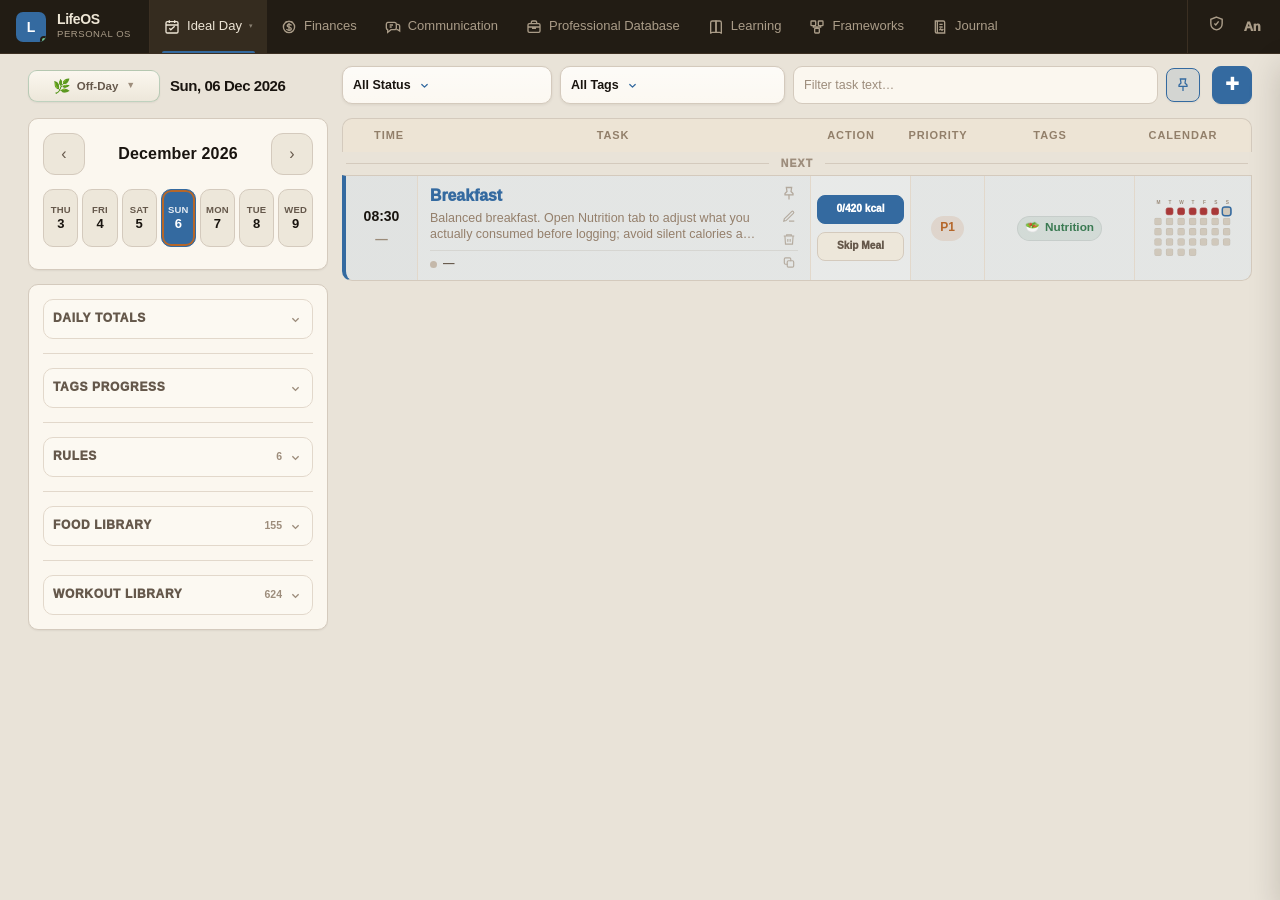
==== commit cc4cdbeb: "Deploy classic v2.14.85: Backup & restore shows a single Google sign-in card, no startup popup Co-Au" ====
--- a/app/index.html
+++ b/app/index.html
@@ -20192,6 +20192,12 @@
     return id ? "#" + id.slice(-6) : "unbound";
   }
   function statusText(status) {
+    if (status && status.google && !status.identityMismatch && !status.conflict) {
+      if (status.checking || status.verifying) return "Syncing with Google Drive…";
+      if (status.error) return status.error;
+      if (status.ready) return "Up to date" + (status.lastSyncAt ? " · last saved " + masterSyncFriendlyDate(status.lastSyncAt, "") : "");
+      return "Connecting to Google Drive…";
+    }
     if (status && status.checking) return "Checking master sync…";
     if (status && status.identityMismatch) {
       return (
@@ -20255,7 +20261,10 @@
       masterFile = window.lifeosMasterFileStatus || {},
       sync = window.lifeosMasterSyncStatus || {};
     const statusEl = document.getElementById("lifeosFolderStatus");
-    if (statusEl) {
+    if (statusEl && !googleSync.enabled()) {
+      statusEl.textContent = "Not signed in";
+      statusEl.classList.remove("ready", "verifying", "error", "conflict");
+    } else if (statusEl) {
       statusEl.textContent = statusText({ ...folder, ...masterFile, ...sync });
       statusEl.classList.toggle(
         "ready",
@@ -20614,10 +20623,42 @@
     /* Binding a master file by hand makes that file the master again; Google stays signed in
        (no new code needed) and "Sign in with Google" switches back. */
     function suspend() { if (enabled()) { writeState({ enabled: false }); cache = null; } }
-    return { enabled: enabled, read: read, write: write, fileStatus: fileStatus, signIn: signIn, signOut: signOut, suspend: suspend };
+    function needsSignIn() { return !!readState().needsSignIn || (enabled() && !refreshToken()); }
+    return { enabled: enabled, needsSignIn: needsSignIn, read: read, write: write, fileStatus: fileStatus, signIn: signIn, signOut: signOut, suspend: suspend };
   })();
   window.lifeosGoogleSignIn = function () { return googleSync.signIn(); };
   window.lifeosGoogleSignOut = function () { return googleSync.signOut(); };
+  window.lifeosGoogleSyncState = function () { return { enabled: googleSync.enabled(), needsSignIn: googleSync.needsSignIn() }; };
+  /* v2.14.85: the Backup & restore dialog shows one Google Drive card instead of the master-file controls. */
+  window.lifeosGoogleCardHtml = function () {
+    const on = googleSync.enabled(), sync = window.lifeosMasterSyncStatus || {}, masterFile = window.lifeosMasterFileStatus || {};
+    const mismatchActions = on && sync.identityMismatch
+      ? '<button class="add-btn" type="button" onclick="lifeosMergeIntoSelectedMaster()">Merge this device data</button><button class="track-btn" type="button" onclick="lifeosUseSelectedMaster()">Use Google Drive copy</button>'
+      : "";
+    const conflictActions = on && sync.conflict && !sync.identityMismatch
+      ? '<button class="track-btn" type="button" onclick="lifeosUseCloudMaster()">Use Google Drive copy</button><button class="add-btn" type="button" onclick="lifeosReplaceCloudMaster()">Use this device</button>'
+      : "";
+    const status = on ? statusText({ ...masterFile, ...sync, google: true }) : "Not signed in";
+    const healthy = on && sync.ready && !sync.verifying && !sync.error && !sync.conflict && !sync.identityMismatch;
+    return (
+      '<section class="backup-folder-card master-sync-card lifeos-google-card">' +
+      '<div class="backup-folder-main"><div class="backup-folder-icon">↻</div><div class="backup-folder-copy">' +
+      "<h3>Google Drive backup</h3><p>" +
+      (on
+        ? "Your data is saved to the <b>LifeOS Sync</b> folder in your Google Drive automatically and stays in sync on every device you sign in on. Google Drive keeps earlier versions."
+        : "Sign in once and LifeOS saves your data to your Google Drive automatically, and keeps your phone and computer in sync.") +
+      "</p>" +
+      '<div id="lifeosFolderStatus" class="backup-folder-status ' + (healthy ? "ready" : "") + " " + (on && (sync.error || sync.identityMismatch) ? "error" : "") + " " + (on && (sync.conflict || sync.identityMismatch) ? "conflict" : "") + '">' +
+      esc(status) +
+      "</div></div></div>" +
+      '<div class="master-sync-actions">' +
+      (on
+        ? '<button id="lifeosGoogleButton" class="track-btn" type="button" onclick="lifeosGoogleSignOut()">Sign out of Google</button>'
+        : '<button id="lifeosGoogleButton" class="add-btn" type="button" onclick="lifeosGoogleSignIn()">Sign in with Google</button>') +
+      mismatchActions + conflictActions +
+      "</div></section>"
+    );
+  };
 
   window.lifeosFolderCardHtml = function () {
     const folder = window.lifeosFolderStatus || {},
@@ -21808,12 +21849,7 @@
           ? "Reconnect the exact master file to continue sync."
           : "Connect the exact shared master file used by the other device.",
       });
-    if (
-      (!masterFile.ready ||
-        (window.lifeosMasterSyncStatus || {}).masterMissing ||
-        (window.lifeosMasterSyncStatus || {}).identityMismatch) &&
-      !setupPromptShown
-    ) {
+    if ((window.lifeosMasterSyncStatus || {}).identityMismatch && !setupPromptShown) {
       setupPromptShown = true;
       setTimeout(function () {
         try {
@@ -21999,8 +22035,7 @@
  const masterSync=window.lifeosMasterSyncStatus||{};
  if(masterSync.identityMismatch)rows.push(`<div class="safety-banner-row danger"><span><b>Different master files are connected.</b> Sync is stopped until you merge this device into the selected master or use the selected master.</span><span class="safety-banner-actions"><button class="safety-banner-btn" onclick="openSafetyModal()">Resolve pairing</button></span></div>`);
  else if(masterSync.conflict)rows.push(`<div class="safety-banner-row danger"><span><b>Master sync conflict.</b> Choose the cloud copy or this device before automatic sync continues.</span><span class="safety-banner-actions"><button class="safety-banner-btn" onclick="openSafetyModal()">Resolve conflict</button></span></div>`);
- else if(masterSync.masterMissing||masterSync.needsPairing||masterSync.needsSetup)rows.push(`<div class="safety-banner-row warning"><span><b>Master sync needs the exact shared file.</b> Connect the same LifeOS-Master-Sync.json file on PC and mobile. Matching folder names are not enough.</span><span class="safety-banner-actions"><button class="safety-banner-btn" onclick="lifeosConnectExistingMaster()">Connect master</button><button class="safety-banner-btn" onclick="openSafetyModal()">Sync settings</button></span></div>`);
- else if(masterSync.error)rows.push(`<div class="safety-banner-row warning"><span><b>Master sync failed.</b> ${esc(masterSync.error)}</span><span class="safety-banner-actions"><button class="safety-banner-btn" onclick="lifeosSyncMasterNow()">Retry</button><button class="safety-banner-btn" onclick="openSafetyModal()">Sync settings</button></span></div>`);
+ else if(typeof window.lifeosGoogleSyncState==='function'&&window.lifeosGoogleSyncState().enabled&&window.lifeosGoogleSyncState().needsSignIn)rows.push(`<div class="safety-banner-row warning"><span><b>Google Drive backup is paused.</b> Sign in again to resume automatic backup.</span><span class="safety-banner-actions"><button class="safety-banner-btn" onclick="lifeosGoogleSignIn()">Sign in with Google</button></span></div>`);
  el.innerHTML=rows.join('');el.classList.toggle('show',rows.length>0);requestAnimationFrame(syncSafetyBannerOffset);
 };
 renderSafetyBanners=window.renderSafetyBanners;
@@ -22502,7 +22537,7 @@
 };
 window.renderSafetyModal=function(){
  const modal=document.getElementById('safetyModal');if(!modal)return;const meta=ensureSafetyMeta(),lastBackup=meta.lastBackupAt?new Date(meta.lastBackupAt).toLocaleString():'Never',snapshot=STORE.getItem(K.preImportSnapshot)!==null,report=state.safetyLastReport?'<div class="safety-report '+(state.safetyLastReport.ok?'':'fail')+'"><b>'+esc(state.safetyLastReport.title)+'</b><br>'+esc(state.safetyLastReport.message)+'</div>':'';
- modal.classList.add('open');modal.classList.remove('lifeos-dialog-preparing');modal.innerHTML='<div class="modal-box backup-restore-modal"><div class="modal-head"><div><b>Backup & restore</b><div class="mini-note">Protect your LifeOS data without loading technical details until you request them.</div></div><button class="icon-btn" onclick="closeModal(\'safetyModal\')">'+ICONS.close+'</button></div><div class="modal-body"><div class="backup-restore-intro"><h2>One master file across mobile and PC</h2><p>Select the same Google Drive or OneDrive folder on Android and desktop. LifeOS keeps LifeOS-Master-Sync.json current after data changes; dated manual and scheduled backups remain separate.</p></div>'+report+(typeof window.lifeosFolderCardHtml==='function'?window.lifeosFolderCardHtml():'')+'<div class="backup-restore-actions"><section class="backup-action-card"><div class="backup-action-icon">↓</div><h3>Back up data</h3><p>Save all LifeOS data in one backup file.</p><button class="add-btn" type="button" onclick="exportLifeOSBackup()">Create backup</button><span class="backup-action-meta">Last backup: '+esc(lastBackup)+'</span></section><section class="backup-action-card"><div class="backup-action-icon">↑</div><h3>Restore data</h3><p>Choose a LifeOS backup file from this or another device.</p><button class="track-btn" type="button" onclick="chooseLifeOSBackupFile()">Choose backup file</button><input class="safety-file-input" id="safetyImportFile" type="file" accept="application/json,.json" onchange="handleSafetyImportFile(event)"><span class="backup-action-meta">Your current data is protected with a one-time undo point before restore.</span></section></div>'+safetyPreviewHtml()+(snapshot?'<div class="backup-undo-row"><div><strong>Undo available</strong><span>Return to the data that existed before the most recent restore.</span></div><button class="task-form-cancel" type="button" onclick="undoLastSafetyImport()">Undo last restore</button></div>':'')+backupScheduleSummary(meta)+'<details class="backup-advanced" ontoggle="hydrateLifeOSBackupDiagnostics(this)"><summary>Advanced & diagnostics</summary><div class="backup-advanced-body"><div id="lifeosBackupDiagnosticsHost" class="lifeos-backup-diagnostics-host"><div class="lifeos-lazy-field-note">Open this section to calculate datastore counts and technical status.</div></div></div></details></div></div>';
+ modal.classList.add('open');modal.classList.remove('lifeos-dialog-preparing');modal.innerHTML='<div class="modal-box backup-restore-modal"><div class="modal-head"><div><b>Backup & restore</b><div class="mini-note">Keep your LifeOS data safe in your Google Drive.</div></div><button class="icon-btn" onclick="closeModal(\'safetyModal\')">'+ICONS.close+'</button></div><div class="modal-body">'+report+(typeof window.lifeosGoogleCardHtml==='function'?window.lifeosGoogleCardHtml():'')+safetyPreviewHtml()+(snapshot?'<div class="backup-undo-row"><div><strong>Undo available</strong><span>Return to the data that existed before the most recent restore.</span></div><button class="task-form-cancel" type="button" onclick="undoLastSafetyImport()">Undo last restore</button></div>':'')+'<details class="backup-advanced"'+(state.safetyImportPreview?' open':'')+'><summary>More options</summary><div class="backup-advanced-body"><div class="backup-restore-actions"><section class="backup-action-card"><div class="backup-action-icon">↓</div><h3>Back up data</h3><p>Save all LifeOS data in one backup file.</p><button class="add-btn" type="button" onclick="exportLifeOSBackup()">Create backup</button><span class="backup-action-meta">Last backup: '+esc(lastBackup)+'</span></section><section class="backup-action-card"><div class="backup-action-icon">↑</div><h3>Restore data</h3><p>Choose a LifeOS backup file from this or another device.</p><button class="track-btn" type="button" onclick="chooseLifeOSBackupFile()">Choose backup file</button><input class="safety-file-input" id="safetyImportFile" type="file" accept="application/json,.json" onchange="handleSafetyImportFile(event)"><span class="backup-action-meta">Your current data is protected with a one-time undo point before restore.</span></section></div></div></details></div></div>';
  if(state._lifeosBackupScheduleEditorOpen)window.openLifeOSAutoBackupEditor();setTimeout(function(){if(typeof window.refreshLifeOSFolderStatus==='function')window.refreshLifeOSFolderStatus();},0);
 };
 try{renderSafetyModal=window.renderSafetyModal}catch(_){}
